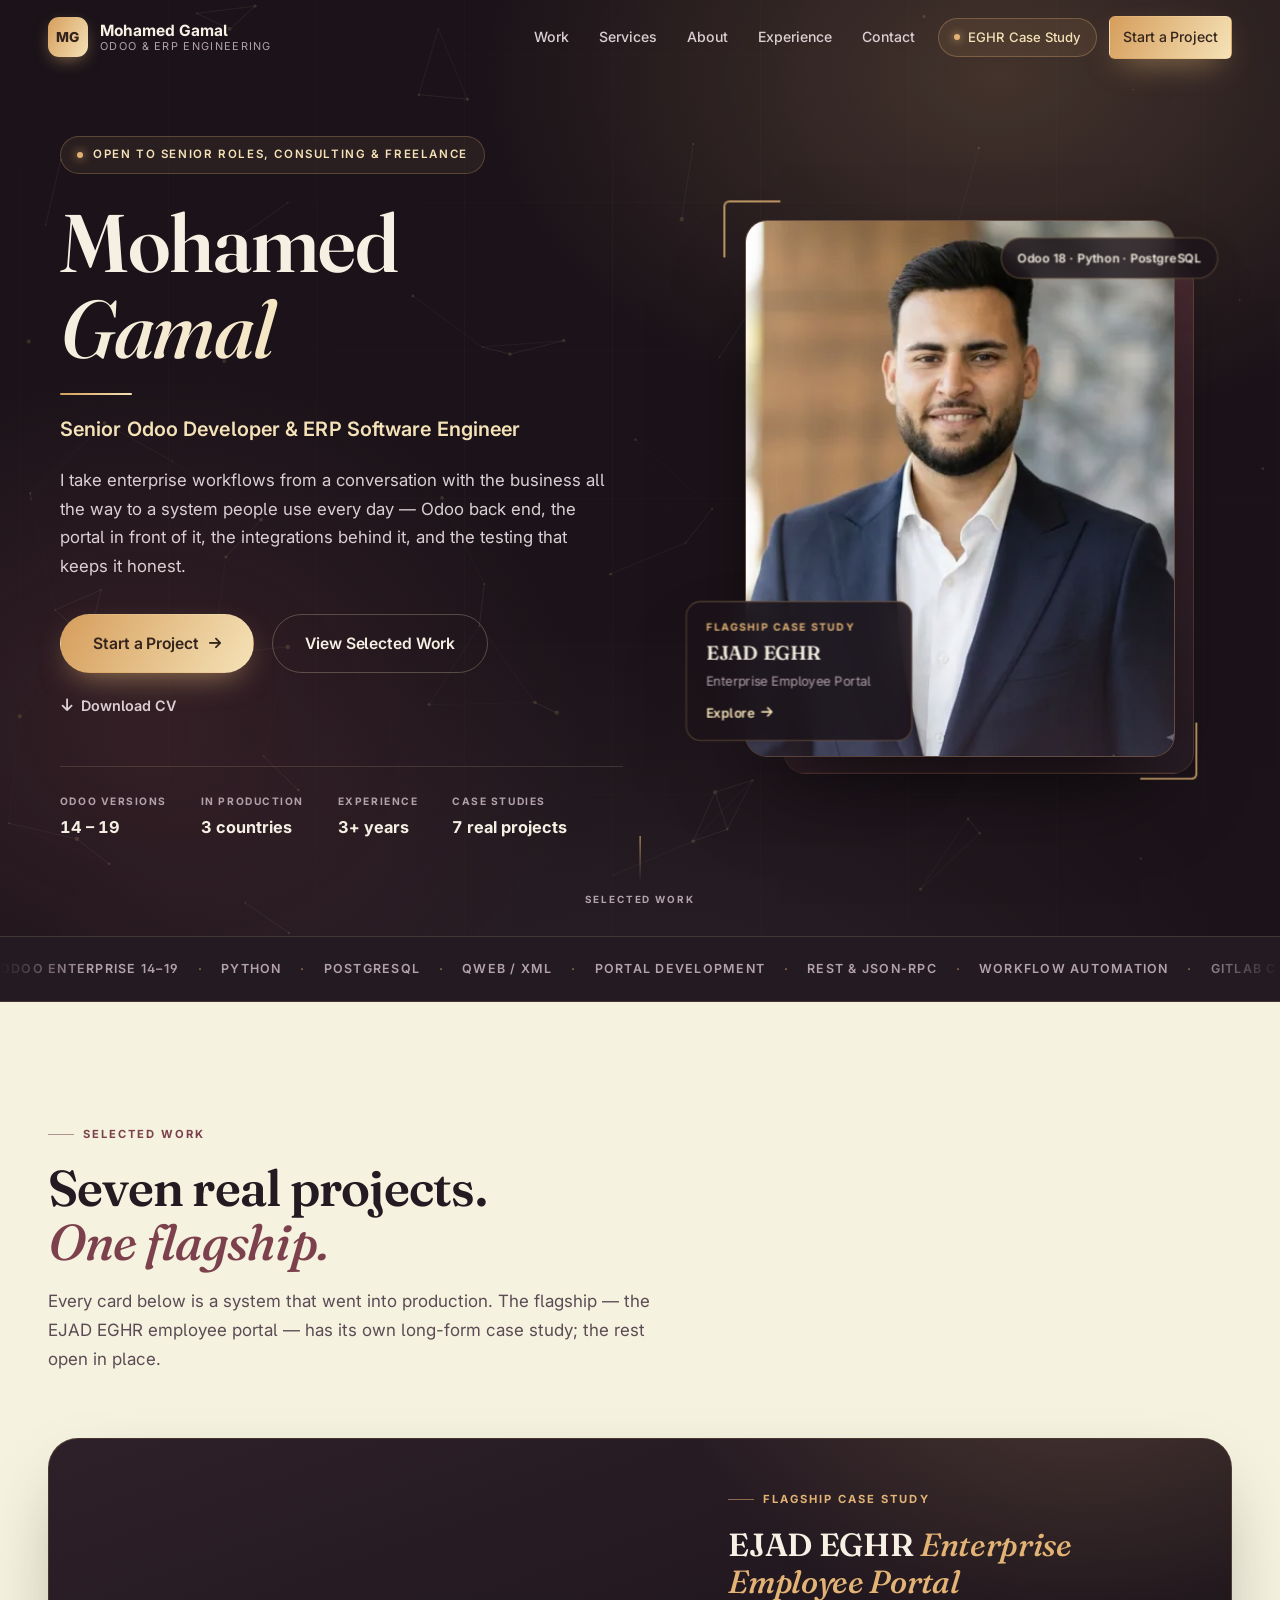
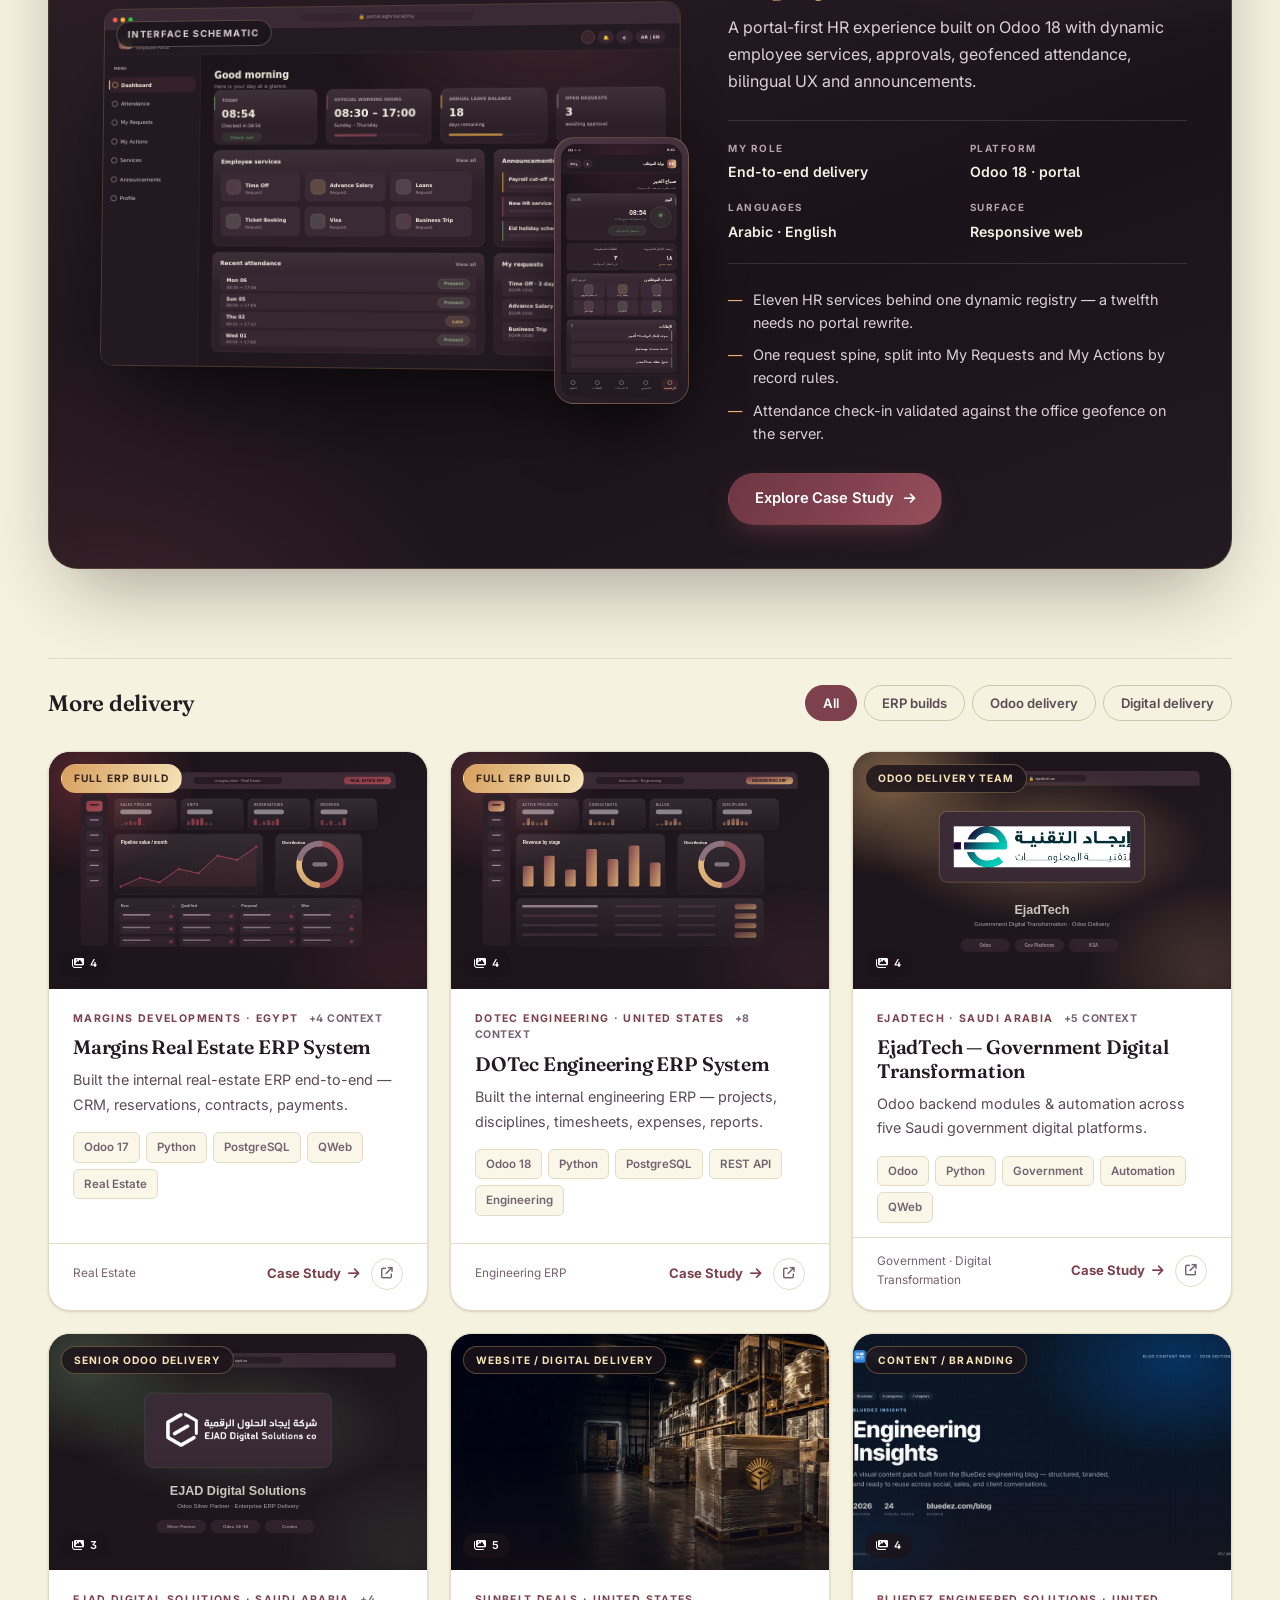
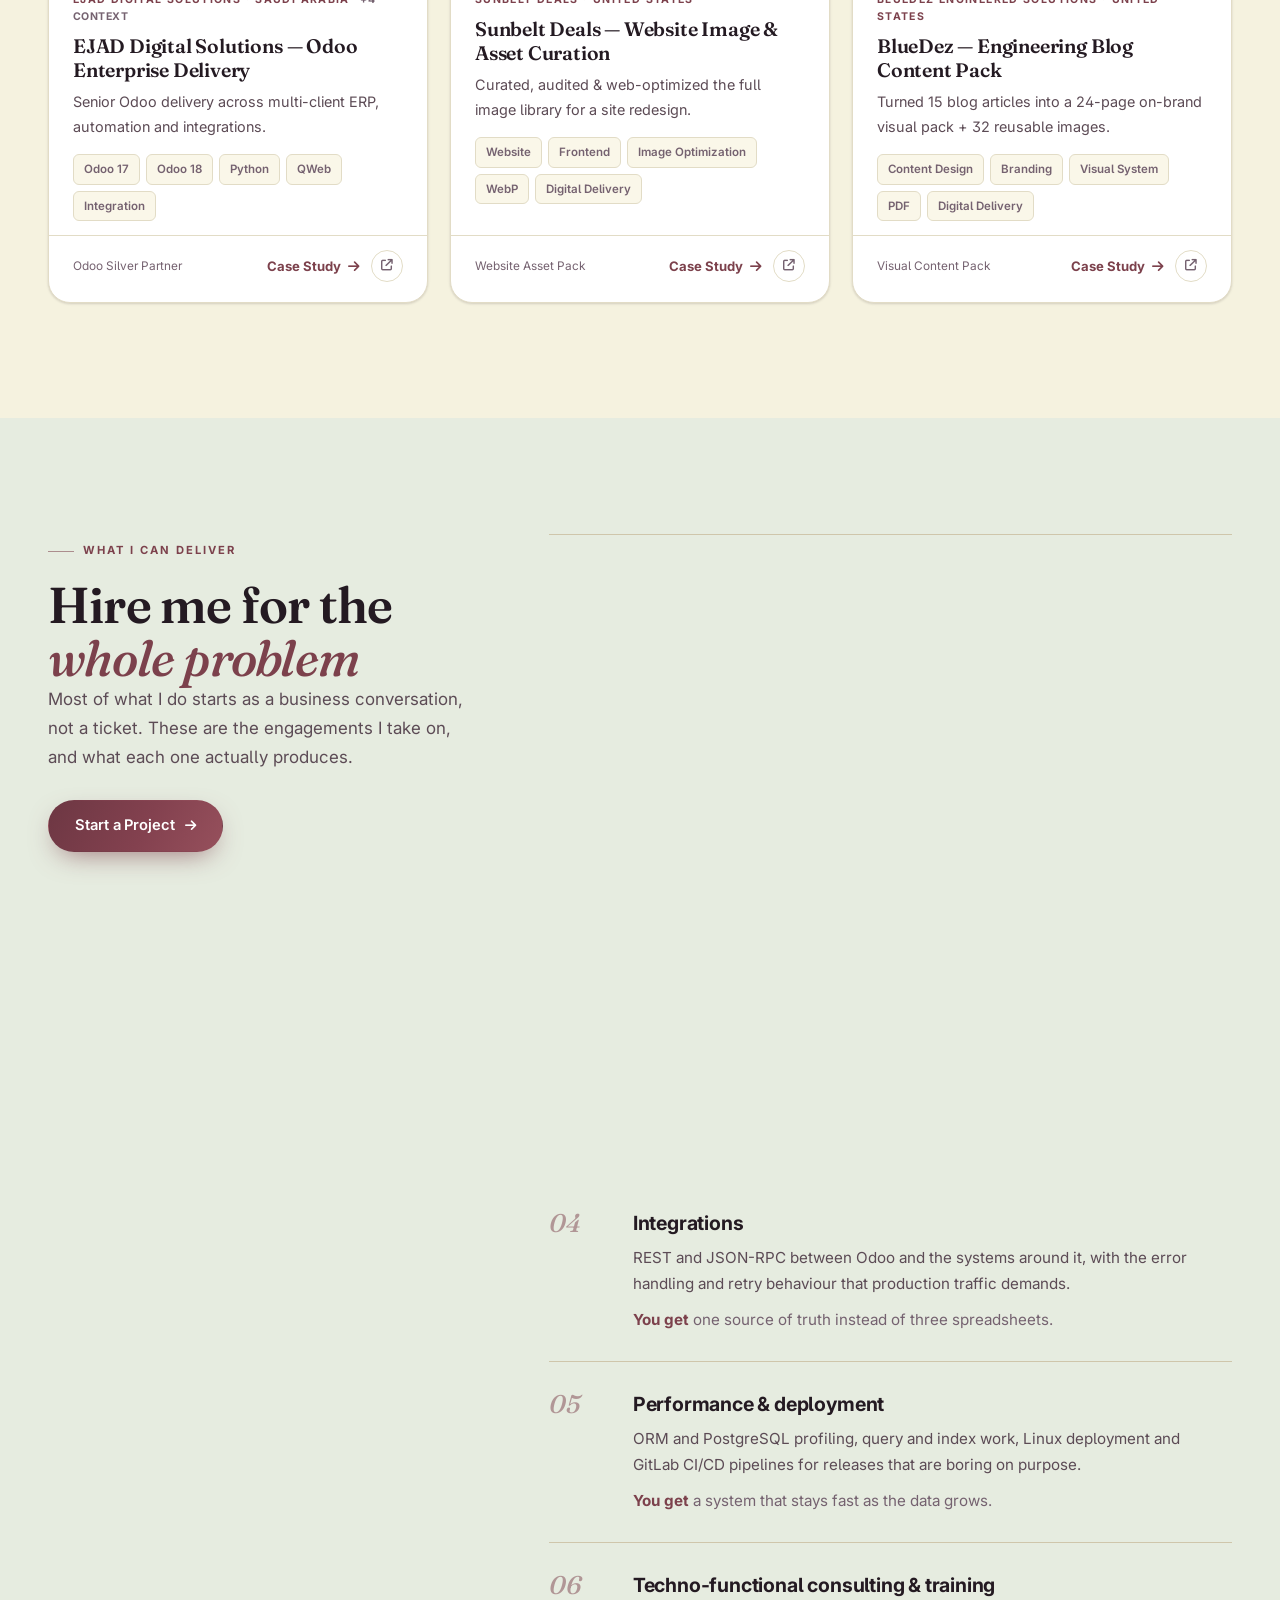
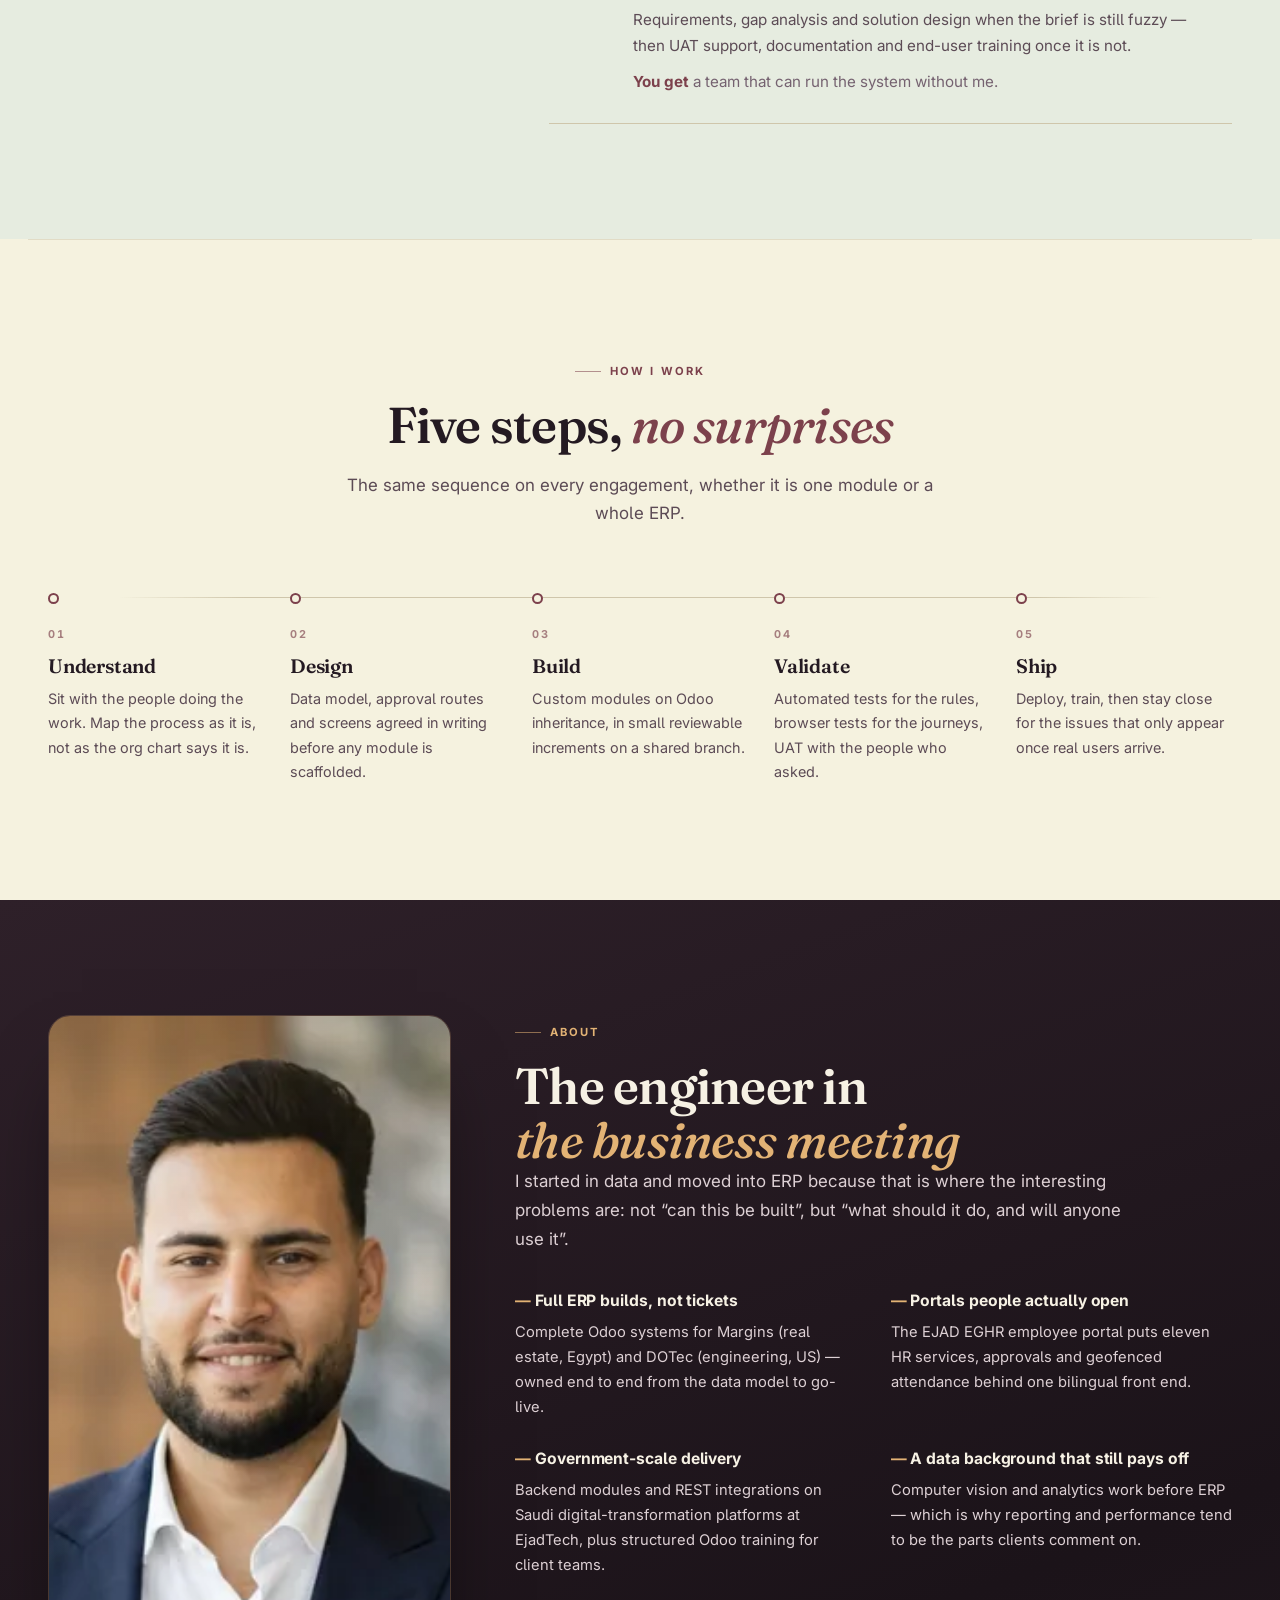
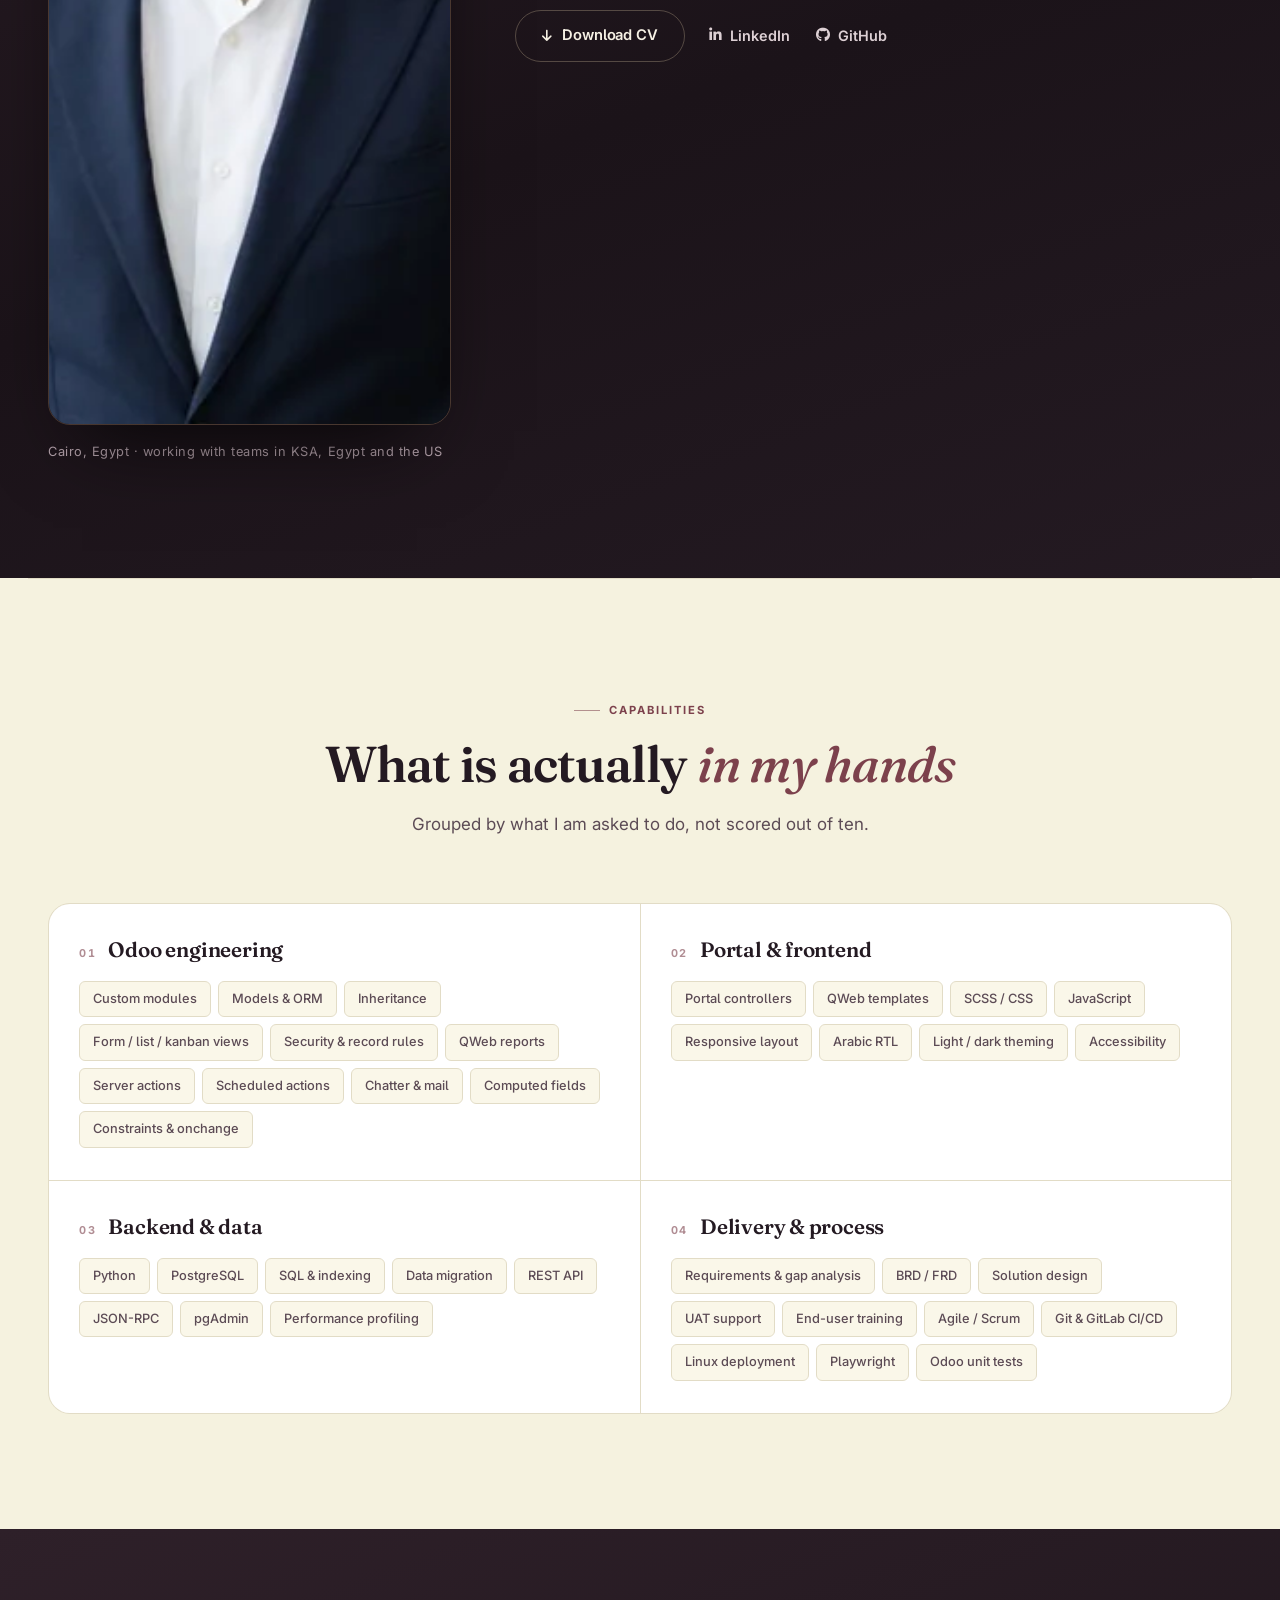
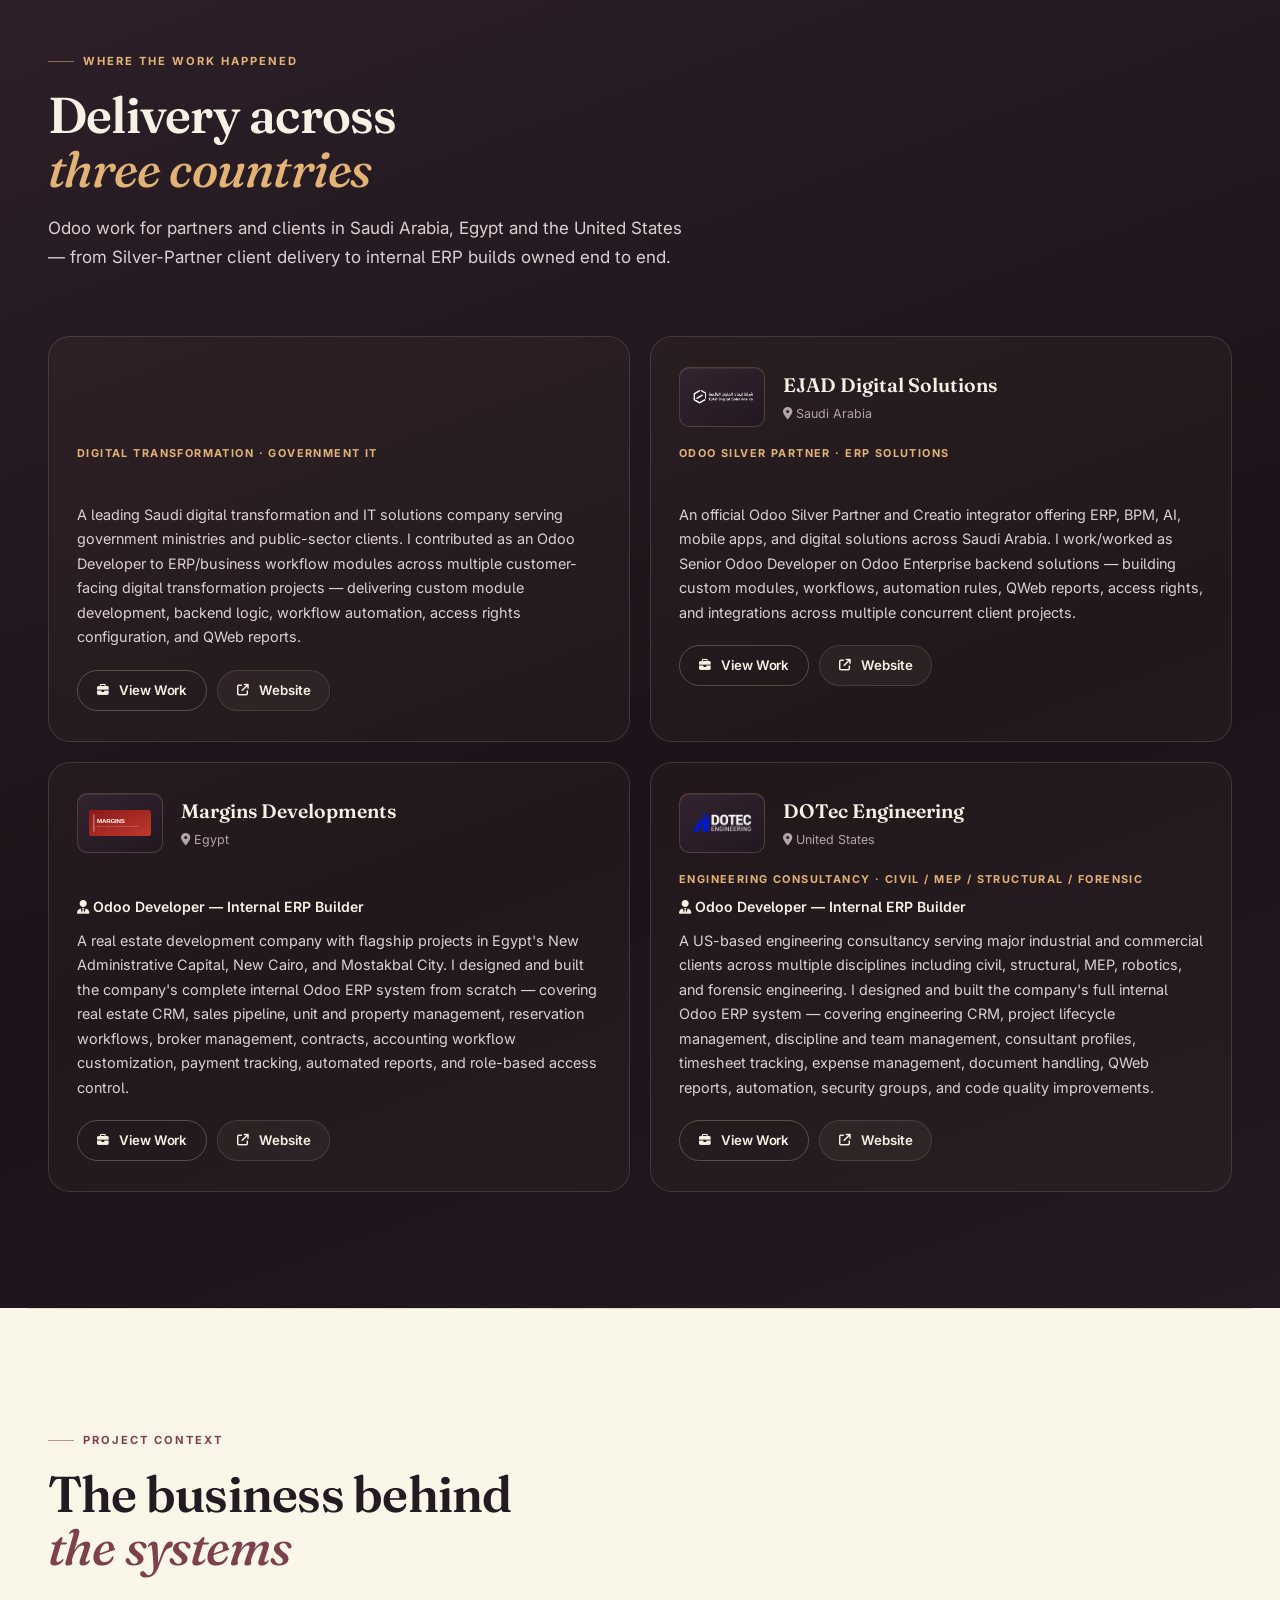
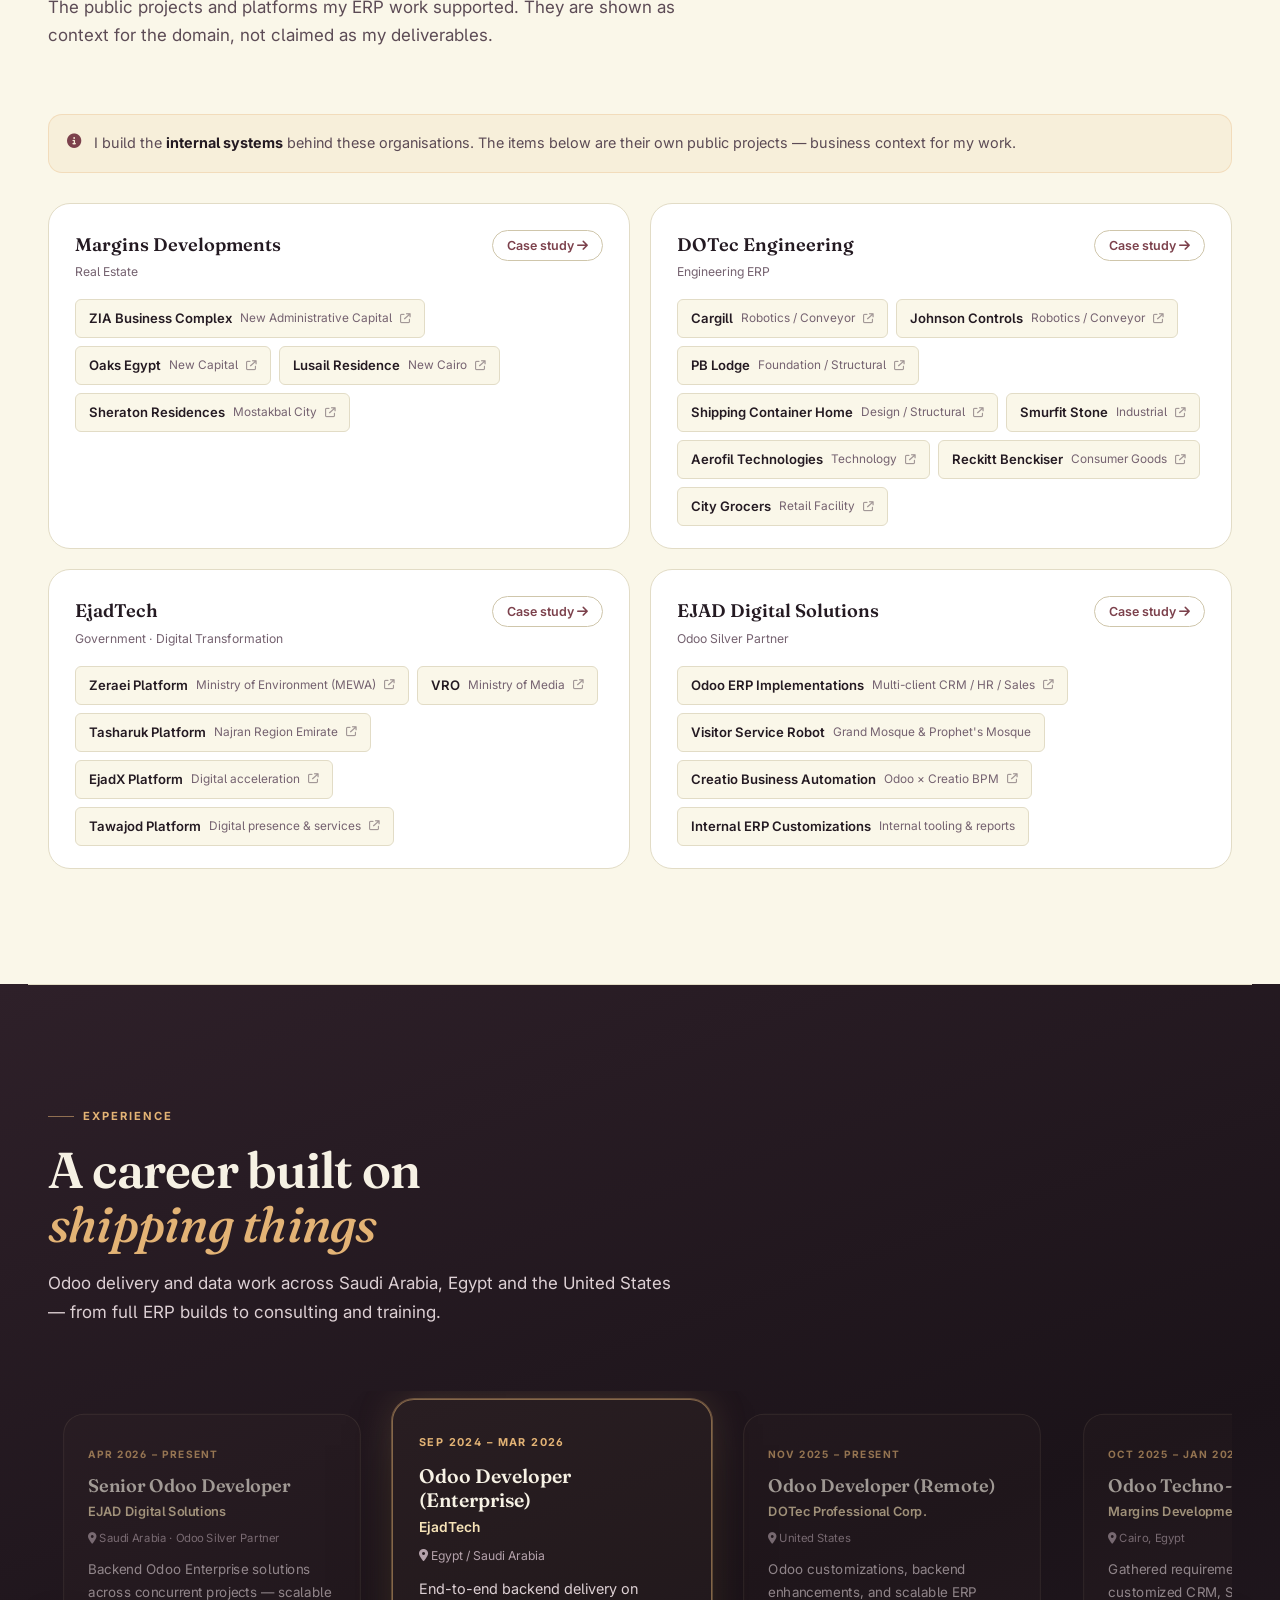
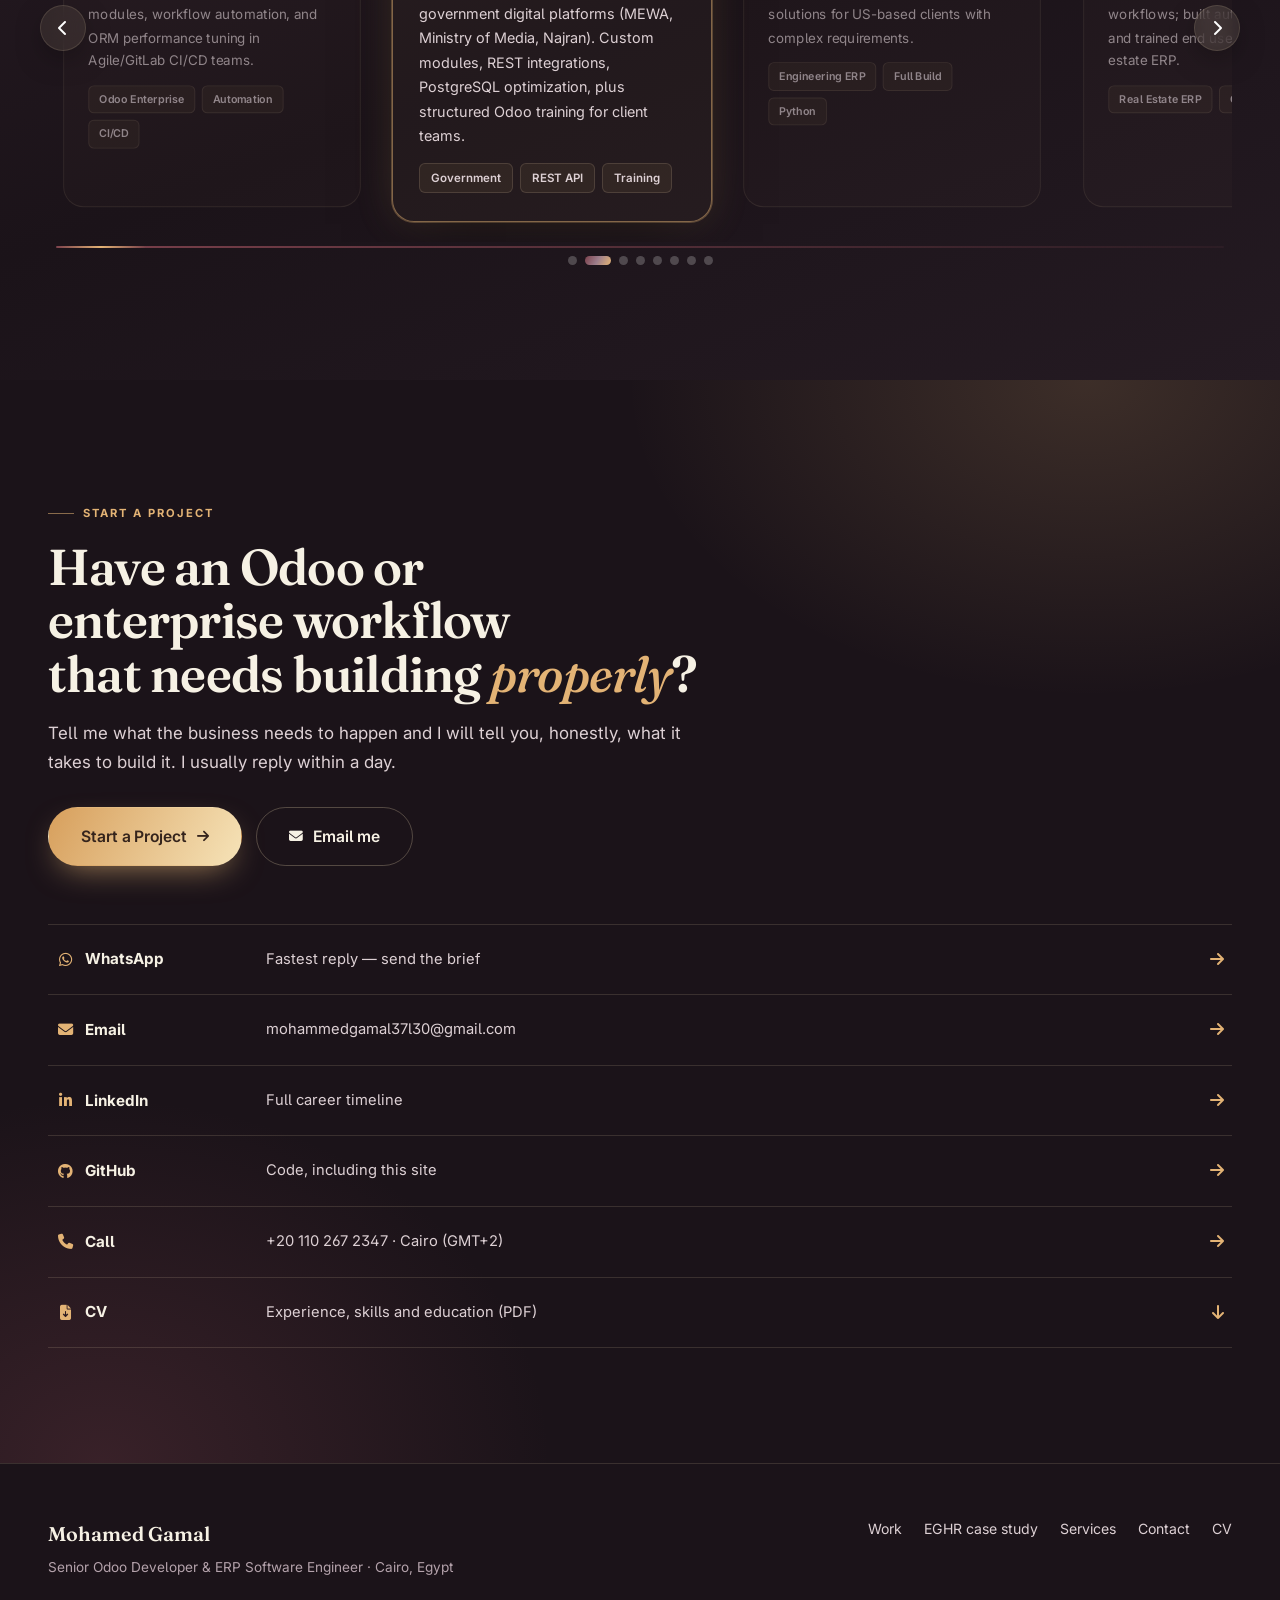
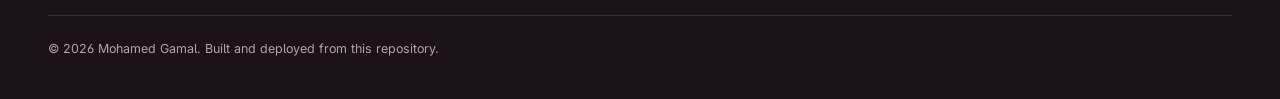
==== index.html @ 8ab30309 "[IMP] Portfolio: warm editorial redesign, conversion pass, real-project QA Replaces the blue SaaS id" ====
<!DOCTYPE html>
<html lang="en">
<head>
  <meta charset="UTF-8" />
  <meta name="viewport" content="width=device-width, initial-scale=1.0" />
  <meta name="theme-color" content="#1b1319" />
  <meta name="description" content="Mohamed Gamal — Senior Odoo Developer & ERP Software Engineer. I design and build Odoo Enterprise systems in production across Saudi Arabia, Egypt and the United States: employee portals, custom modules, workflow automation, integrations and training. Odoo 14–19." />
  <meta name="keywords" content="Odoo Developer, ERP Software Engineer, Odoo Enterprise, Employee Portal, Python, PostgreSQL, QWeb, Workflow Automation, Saudi Arabia, Egypt" />
  <meta name="author" content="Mohamed Gamal" />

  <link rel="canonical" href="https://mohamedgamal-attia.github.io/mohamed_gamal_portfolio/" />
  <link rel="icon" href="assets/images/favicon.svg" type="image/svg+xml" />

  <meta property="og:title" content="Mohamed Gamal — Senior Odoo Developer & ERP Software Engineer" />
  <meta property="og:description" content="Odoo Enterprise systems in production: employee portals, custom modules, workflow automation and integrations. Featured: the EJAD EGHR employee portal." />
  <meta property="og:type" content="website" />
  <meta property="og:site_name" content="Mohamed Gamal — Odoo & ERP Engineering" />
  <meta property="og:url" content="https://mohamedgamal-attia.github.io/mohamed_gamal_portfolio/" />
  <meta property="og:image" content="https://mohamedgamal-attia.github.io/mohamed_gamal_portfolio/assets/images/og/portfolio-og.jpg" />
  <meta property="og:image:width" content="1200" />
  <meta property="og:image:height" content="630" />
  <meta name="twitter:card" content="summary_large_image" />
  <meta name="twitter:title" content="Mohamed Gamal — Senior Odoo Developer & ERP Software Engineer" />
  <meta name="twitter:description" content="Odoo Enterprise systems in production: employee portals, custom modules, workflow automation and integrations." />
  <meta name="twitter:image" content="https://mohamedgamal-attia.github.io/mohamed_gamal_portfolio/assets/images/og/portfolio-og.jpg" />

  <title>Mohamed Gamal — Senior Odoo Developer &amp; ERP Software Engineer</title>

  <link rel="preconnect" href="https://fonts.googleapis.com" />
  <link rel="preconnect" href="https://fonts.gstatic.com" crossorigin />
  <link rel="preload" as="style"
        href="https://fonts.googleapis.com/css2?family=Fraunces:opsz,wght@9..144,500;9..144,600;9..144,700&family=Inter:wght@400;500;600;700;800&display=swap"
        onload="this.onload=null;this.rel='stylesheet'" />
  <noscript><link rel="stylesheet" href="https://fonts.googleapis.com/css2?family=Fraunces:opsz,wght@9..144,500;9..144,600;9..144,700&family=Inter:wght@400;500;600;700;800&display=swap" /></noscript>

  <link rel="preconnect" href="https://cdnjs.cloudflare.com" crossorigin />
  <link rel="preload" as="style" href="https://cdnjs.cloudflare.com/ajax/libs/font-awesome/6.5.0/css/all.min.css"
        onload="this.onload=null;this.rel='stylesheet'" />
  <noscript><link rel="stylesheet" href="https://cdnjs.cloudflare.com/ajax/libs/font-awesome/6.5.0/css/all.min.css" /></noscript>

  <script>
    /* rel="preload" unlocks these stylesheets via onload. Engines without
       preload support never fire it, which would mean no icons at all — so
       promote the links to real stylesheets immediately when that is the case. */
    (function () {
      try {
        var rl = document.createElement('link').relList;
        if (rl && rl.supports && rl.supports('preload')) return;
      } catch (e) { /* fall through and load them the plain way */ }
      document.querySelectorAll('link[rel="preload"][as="style"]')
        .forEach(function (l) { l.rel = 'stylesheet'; });
    }());
  </script>

  <link rel="stylesheet" href="assets/css/style.css" />

  <noscript><style>
    .fade-up, .reveal, .reveal-left, .reveal-scale, .cs-reveal, .kin, .kin-word
      { opacity: 1 !important; transform: none !important; animation: none !important; }
  </style></noscript>

  <script type="application/ld+json">
  {
    "@context": "https://schema.org",
    "@type": "Person",
    "name": "Mohamed Gamal",
    "jobTitle": "Senior Odoo Developer & ERP Software Engineer",
    "email": "mailto:mohammedgamal37l30@gmail.com",
    "telephone": "+201102672347",
    "address": { "@type": "PostalAddress", "addressLocality": "Cairo", "addressCountry": "Egypt" },
    "url": "https://mohamedgamal-attia.github.io/mohamed_gamal_portfolio",
    "image": "https://mohamedgamal-attia.github.io/mohamed_gamal_portfolio/assets/images/portrait/mohamed-gamal-728.jpg",
    "sameAs": [
      "https://www.linkedin.com/in/mohamedgamal37l30",
      "https://github.com/mohamedgamal-attia"
    ],
    "knowsAbout": ["Odoo ERP", "Employee Portals", "Python", "PostgreSQL", "QWeb", "Workflow Automation", "REST API Integration", "Data Analytics"]
  }
  </script>
</head>

<body>

<a class="skip-link" href="#work">Skip to selected work</a>
<div id="grain" aria-hidden="true"></div>
<div id="scroll-progress" aria-hidden="true"></div>

<!-- ════════════════════════════ NAV ════════════════════════════ -->
<nav id="navbar" role="navigation" aria-label="Main navigation">
  <div class="nav-inner">
    <a href="#hero" class="nav-logo" aria-label="Mohamed Gamal — home">
      <span class="nav-logo-mark">MG</span>
      <span class="nav-logo-text">
        <b>Mohamed Gamal</b>
        <i>Odoo &amp; ERP Engineering</i>
      </span>
    </a>

    <div class="nav-links">
      <a href="#work"       data-section="work">Work</a>
      <a href="#services"   data-section="services">Services</a>
      <a href="#about"      data-section="about">About</a>
      <a href="#experience" data-section="experience">Experience</a>
      <a href="#contact"    data-section="contact">Contact</a>
      <a href="projects/eghr.html" class="nav-flagship">
        <span class="nav-flagship-dot" aria-hidden="true"></span> EGHR Case Study
      </a>
      <a href="#contact" class="btn btn-primary btn-sm nav-cta">Start a Project</a>
    </div>

    <button class="hamburger" id="hamburger" aria-label="Open menu" aria-expanded="false" aria-controls="mobile-menu">
      <span></span><span></span><span></span>
    </button>
  </div>
</nav>

<div class="mobile-menu" id="mobile-menu" role="menu">
  <a href="#work">Work</a>
  <a href="#services">Services</a>
  <a href="#about">About</a>
  <a href="#experience">Experience</a>
  <a href="#contact">Contact</a>
  <a href="projects/eghr.html" class="mobile-flagship">EGHR Case Study <i class="fa-solid fa-arrow-right" aria-hidden="true"></i></a>
  <a href="#contact" class="btn btn-primary">Start a Project</a>
  <a href="0_Mohamed_Gamal_CV.pdf" download class="btn btn-outline-warm">Download CV</a>
</div>


<!-- ════════════════════════════ HERO ════════════════════════════ -->
<header id="hero">
  <div class="hero-wash" aria-hidden="true"></div>
  <div class="hero-rules" data-parallax="0.12" aria-hidden="true"></div>
  <canvas id="hero-canvas" class="hero-canvas" aria-hidden="true"></canvas>

  <div class="container">
    <div class="hero-inner">

      <div class="hero-copy">
        <p class="hero-eyebrow kin" style="--kin:0">
          <span class="avail-dot" aria-hidden="true"></span>
          Open to senior roles, consulting &amp; freelance
        </p>

        <h1 class="hero-name">
          <span class="kin-word" style="--kin:1">Mohamed</span>
          <span class="kin-word" style="--kin:2">Gamal</span>
        </h1>

        <p class="hero-title kin" style="--kin:3" id="hero-role-typed">
          Senior Odoo Developer &amp; ERP Software Engineer
        </p>

        <p class="hero-lead kin" style="--kin:4">
          I take enterprise workflows from a conversation with the business all the way to a
          system people use every day — Odoo back end, the portal in front of it, the
          integrations behind it, and the testing that keeps it honest.
        </p>

        <div class="hero-actions kin" style="--kin:5">
          <a href="#contact" class="btn btn-primary btn-lg" data-magnetic>
            Start a Project <i class="fa-solid fa-arrow-right" aria-hidden="true"></i>
          </a>
          <a href="#work" class="btn btn-outline-warm btn-lg" data-magnetic>View Selected Work</a>
          <a href="0_Mohamed_Gamal_CV.pdf" download class="link-quiet">
            <i class="fa-solid fa-arrow-down" aria-hidden="true"></i> Download CV
          </a>
        </div>

        <dl class="hero-proof kin" style="--kin:6">
          <div><dt>Odoo versions</dt><dd>14 – 19</dd></div>
          <div><dt>In production</dt><dd>3 countries</dd></div>
          <div><dt>Experience</dt><dd>3+ years</dd></div>
          <div><dt>Case studies</dt><dd>7 real projects</dd></div>
        </dl>
      </div>

      <div class="depth-scene">
        <div class="hero-visual" id="hero-portrait">
        <span class="hv-plate" data-depth="-60" aria-hidden="true"></span>
        <span class="hv-bracket hv-bracket-tl" data-depth="30" aria-hidden="true"></span>
        <span class="hv-bracket hv-bracket-br" data-depth="30" aria-hidden="true"></span>

        <figure class="hv-frame" data-depth="0">
          <picture>
            <source type="image/webp"
                    srcset="assets/images/portrait/mohamed-gamal-400.webp 400w,
                            assets/images/portrait/mohamed-gamal-560.webp 560w,
                            assets/images/portrait/mohamed-gamal-728.webp 728w"
                    sizes="(max-width: 1024px) 72vw, 400px" />
            <img src="assets/images/portrait/mohamed-gamal-728.jpg"
                 alt="Mohamed Gamal, Senior Odoo Developer and ERP Software Engineer"
                 width="728" height="1008" fetchpriority="high" decoding="async" />
          </picture>
          <span class="hv-light" aria-hidden="true"></span>
        </figure>

        <span class="hv-chip" data-depth="55" aria-hidden="true">Odoo&nbsp;18 · Python · PostgreSQL</span>

        <a href="projects/eghr.html" class="hv-flag" data-depth="90">
          <span class="hv-flag-k">Flagship case study</span>
          <b>EJAD EGHR</b>
          <span class="hv-flag-sub">Enterprise Employee Portal</span>
          <span class="hv-flag-go">Explore <i class="fa-solid fa-arrow-right" aria-hidden="true"></i></span>
        </a>
        </div>
      </div>

    </div>
  </div>

  <a href="#work" class="hero-cue" aria-label="Scroll to selected work">
    <span class="cue-line" aria-hidden="true"></span>
    <span class="cue-label">Selected work</span>
  </a>
</header>


<!-- ════════════════════════ STACK MARQUEE ════════════════════════ -->
<div id="stats-bar" aria-label="Core stack">
  <div class="marquee">
    <div class="marquee-track">
      <span class="tech-pill">Odoo Enterprise 14–19</span>
      <span class="tech-pill">Python</span>
      <span class="tech-pill">PostgreSQL</span>
      <span class="tech-pill">QWeb / XML</span>
      <span class="tech-pill">Portal Development</span>
      <span class="tech-pill">REST &amp; JSON-RPC</span>
      <span class="tech-pill">Workflow Automation</span>
      <span class="tech-pill">GitLab CI/CD</span>
      <span class="tech-pill">Linux Deployment</span>
      <span class="tech-pill">Playwright</span>
      <span class="tech-pill">Data Analytics</span>
      <span class="tech-pill" aria-hidden="true">Odoo Enterprise 14–19</span>
      <span class="tech-pill" aria-hidden="true">Python</span>
      <span class="tech-pill" aria-hidden="true">PostgreSQL</span>
      <span class="tech-pill" aria-hidden="true">QWeb / XML</span>
      <span class="tech-pill" aria-hidden="true">Portal Development</span>
      <span class="tech-pill" aria-hidden="true">REST &amp; JSON-RPC</span>
      <span class="tech-pill" aria-hidden="true">Workflow Automation</span>
      <span class="tech-pill" aria-hidden="true">GitLab CI/CD</span>
      <span class="tech-pill" aria-hidden="true">Linux Deployment</span>
      <span class="tech-pill" aria-hidden="true">Playwright</span>
      <span class="tech-pill" aria-hidden="true">Data Analytics</span>
    </div>
  </div>
</div>


<!-- ════════════════════════ SELECTED WORK ════════════════════════ -->
<section id="work" class="section-pad">
  <div class="container">
    <div class="sec-head">
      <p class="eyebrow">Selected work</p>
      <h2>Seven real projects.<br /><em>One flagship.</em></h2>
      <p class="sec-lead">
        Every card below is a system that went into production. The flagship — the EJAD EGHR
        employee portal — has its own long-form case study; the rest open in place.
      </p>
    </div>

    <!-- Flagship feature, rendered from projects.json by data-loader.js -->
    <div id="work-feature"></div>

    <div class="work-rest-head">
      <h3>More delivery</h3>
      <div class="filter-tabs" role="group" aria-label="Filter projects">
        <button class="filter-tab active" data-filter="all">All</button>
        <button class="filter-tab" data-filter="erp-systems">ERP builds</button>
        <button class="filter-tab" data-filter="odoo-delivery">Odoo delivery</button>
        <button class="filter-tab" data-filter="digital-delivery">Digital delivery</button>
      </div>
    </div>

    <div class="projects-grid bento" id="projects-grid">
      <div class="project-card card-medium skeleton-card"><div class="skeleton" style="height:200px"></div><div style="padding:18px"><div class="skeleton skeleton-h" style="height:14px;width:45%;margin-bottom:10px"></div><div class="skeleton skeleton-h" style="height:20px;margin-bottom:8px"></div><div class="skeleton skeleton-h" style="height:14px;width:80%"></div></div></div>
      <div class="project-card card-medium skeleton-card"><div class="skeleton" style="height:200px"></div><div style="padding:18px"><div class="skeleton skeleton-h" style="height:14px;width:45%;margin-bottom:10px"></div><div class="skeleton skeleton-h" style="height:20px;margin-bottom:8px"></div><div class="skeleton skeleton-h" style="height:14px;width:80%"></div></div></div>
      <div class="project-card card-medium skeleton-card"><div class="skeleton" style="height:200px"></div><div style="padding:18px"><div class="skeleton skeleton-h" style="height:14px;width:45%;margin-bottom:10px"></div><div class="skeleton skeleton-h" style="height:20px;margin-bottom:8px"></div><div class="skeleton skeleton-h" style="height:14px;width:80%"></div></div></div>
    </div>

    <div id="no-results-msg" hidden>
      <strong>No projects match this filter.</strong>
      <span>Try a different category above.</span>
    </div>
  </div>
</section>


<!-- ════════════════════════════ SERVICES ════════════════════════════ -->
<section id="services" class="section-pad section-sage">
  <div class="container">
    <div class="svc-layout">

      <div class="svc-aside">
        <p class="eyebrow">What I can deliver</p>
        <h2>Hire me for the<br /><em>whole problem</em></h2>
        <p class="sec-lead">
          Most of what I do starts as a business conversation, not a ticket. These are the
          engagements I take on, and what each one actually produces.
        </p>
        <a href="#contact" class="btn btn-primary" data-magnetic>
          Start a Project <i class="fa-solid fa-arrow-right" aria-hidden="true"></i>
        </a>
      </div>

      <ol class="svc-list">
        <li class="svc-item fade-up">
          <span class="svc-n">01</span>
          <div class="svc-body">
            <h3>Odoo ERP builds</h3>
            <p>A full internal system from requirements to go-live — data model, modules,
              reports, access rules and the training that makes it stick.</p>
            <p class="svc-out"><b>You get</b> a running ERP your team owns, not a prototype.</p>
            <a class="svc-link" href="#work">See Margins &amp; DOTec <i class="fa-solid fa-arrow-right" aria-hidden="true"></i></a>
          </div>
        </li>

        <li class="svc-item fade-up">
          <span class="svc-n">02</span>
          <div class="svc-body">
            <h3>Employee &amp; customer portals</h3>
            <p>A branded self-service front end on top of Odoo, so the people using it never
              have to learn the back office — bilingual and responsive by default.</p>
            <p class="svc-out"><b>You get</b> adoption, because the portal is built for the
              person raising the request.</p>
            <a class="svc-link" href="projects/eghr.html">Read the EGHR case study <i class="fa-solid fa-arrow-right" aria-hidden="true"></i></a>
          </div>
        </li>

        <li class="svc-item fade-up">
          <span class="svc-n">03</span>
          <div class="svc-body">
            <h3>Custom modules &amp; workflow automation</h3>
            <p>Approval chains, scheduled actions, computed fields and server-side rules that
              encode how the business actually works — using inheritance, never core patches.</p>
            <p class="svc-out"><b>You get</b> automation that survives the next Odoo upgrade.</p>
          </div>
        </li>

        <li class="svc-item fade-up">
          <span class="svc-n">04</span>
          <div class="svc-body">
            <h3>Integrations</h3>
            <p>REST and JSON-RPC between Odoo and the systems around it, with the error handling
              and retry behaviour that production traffic demands.</p>
            <p class="svc-out"><b>You get</b> one source of truth instead of three spreadsheets.</p>
          </div>
        </li>

        <li class="svc-item fade-up">
          <span class="svc-n">05</span>
          <div class="svc-body">
            <h3>Performance &amp; deployment</h3>
            <p>ORM and PostgreSQL profiling, query and index work, Linux deployment and
              GitLab CI/CD pipelines for releases that are boring on purpose.</p>
            <p class="svc-out"><b>You get</b> a system that stays fast as the data grows.</p>
          </div>
        </li>

        <li class="svc-item fade-up">
          <span class="svc-n">06</span>
          <div class="svc-body">
            <h3>Techno-functional consulting &amp; training</h3>
            <p>Requirements, gap analysis and solution design when the brief is still fuzzy —
              then UAT support, documentation and end-user training once it is not.</p>
            <p class="svc-out"><b>You get</b> a team that can run the system without me.</p>
          </div>
        </li>
      </ol>

    </div>
  </div>
</section>


<!-- ════════════════════════════ HOW I WORK ════════════════════════════ -->
<section id="process" class="section-pad">
  <div class="container">
    <div class="sec-head sec-head-center">
      <p class="eyebrow">How I work</p>
      <h2>Five steps, <em>no surprises</em></h2>
      <p class="sec-lead">The same sequence on every engagement, whether it is one module or a whole ERP.</p>
    </div>

    <ol class="flow">
      <li class="flow-step fade-up">
        <span class="flow-dot" aria-hidden="true"></span>
        <span class="flow-n">01</span>
        <h3>Understand</h3>
        <p>Sit with the people doing the work. Map the process as it is, not as the org chart says it is.</p>
      </li>
      <li class="flow-step fade-up">
        <span class="flow-dot" aria-hidden="true"></span>
        <span class="flow-n">02</span>
        <h3>Design</h3>
        <p>Data model, approval routes and screens agreed in writing before any module is scaffolded.</p>
      </li>
      <li class="flow-step fade-up">
        <span class="flow-dot" aria-hidden="true"></span>
        <span class="flow-n">03</span>
        <h3>Build</h3>
        <p>Custom modules on Odoo inheritance, in small reviewable increments on a shared branch.</p>
      </li>
      <li class="flow-step fade-up">
        <span class="flow-dot" aria-hidden="true"></span>
        <span class="flow-n">04</span>
        <h3>Validate</h3>
        <p>Automated tests for the rules, browser tests for the journeys, UAT with the people who asked.</p>
      </li>
      <li class="flow-step fade-up">
        <span class="flow-dot" aria-hidden="true"></span>
        <span class="flow-n">05</span>
        <h3>Ship</h3>
        <p>Deploy, train, then stay close for the issues that only appear once real users arrive.</p>
      </li>
    </ol>
  </div>
</section>


<!-- ════════════════════════════ ABOUT ════════════════════════════ -->
<section id="about" class="section-pad section-dark">
  <div class="container">
    <div class="about-grid">

      <div class="about-portrait fade-up">
        <div class="about-frame">
          <picture>
            <source type="image/webp"
                    srcset="assets/images/portrait/mohamed-gamal-400.webp 400w,
                            assets/images/portrait/mohamed-gamal-560.webp 560w"
                    sizes="(max-width: 1024px) 70vw, 380px" />
            <img src="assets/images/portrait/mohamed-gamal-728.jpg" alt="Mohamed Gamal"
                 width="728" height="1008" loading="lazy" decoding="async" />
          </picture>
        </div>
        <p class="about-caption">Cairo, Egypt · working with teams in KSA, Egypt and the US</p>
      </div>

      <div class="about-copy fade-up">
        <p class="eyebrow">About</p>
        <h2>The engineer in<br /><em>the business meeting</em></h2>
        <p class="sec-lead">
          I started in data and moved into ERP because that is where the interesting problems
          are: not “can this be built”, but “what should it do, and will anyone use it”.
        </p>

        <div class="about-points">
          <div class="about-point">
            <h4>Full ERP builds, not tickets</h4>
            <p>Complete Odoo systems for Margins (real estate, Egypt) and DOTec (engineering, US) —
              owned end to end from the data model to go-live.</p>
          </div>
          <div class="about-point">
            <h4>Portals people actually open</h4>
            <p>The EJAD EGHR employee portal puts eleven HR services, approvals and geofenced
              attendance behind one bilingual front end.</p>
          </div>
          <div class="about-point">
            <h4>Government-scale delivery</h4>
            <p>Backend modules and REST integrations on Saudi digital-transformation platforms
              at EjadTech, plus structured Odoo training for client teams.</p>
          </div>
          <div class="about-point">
            <h4>A data background that still pays off</h4>
            <p>Computer vision and analytics work before ERP — which is why reporting and
              performance tend to be the parts clients comment on.</p>
          </div>
        </div>

        <div class="about-actions">
          <a href="0_Mohamed_Gamal_CV.pdf" download class="btn btn-outline-warm" data-magnetic>
            <i class="fa-solid fa-arrow-down" aria-hidden="true"></i> Download CV
          </a>
          <a href="https://www.linkedin.com/in/mohamedgamal37l30" target="_blank" rel="noopener" class="link-quiet">
            <i class="fa-brands fa-linkedin-in" aria-hidden="true"></i> LinkedIn
          </a>
          <a href="https://github.com/mohamedgamal-attia" target="_blank" rel="noopener" class="link-quiet">
            <i class="fa-brands fa-github" aria-hidden="true"></i> GitHub
          </a>
        </div>
      </div>

    </div>
  </div>
</section>


<!-- ════════════════════════════ SKILLS ════════════════════════════ -->
<section id="skills" class="section-pad">
  <div class="container">
    <div class="sec-head sec-head-center">
      <p class="eyebrow">Capabilities</p>
      <h2>What is actually <em>in my hands</em></h2>
      <p class="sec-lead">Grouped by what I am asked to do, not scored out of ten.</p>
    </div>

    <div class="skills-grid">
      <div class="skill-group fade-up">
        <h3><span class="skill-n">01</span> Odoo engineering</h3>
        <div class="skill-tags">
          <span class="skill-tag">Custom modules</span><span class="skill-tag">Models &amp; ORM</span>
          <span class="skill-tag">Inheritance</span><span class="skill-tag">Form / list / kanban views</span>
          <span class="skill-tag">Security &amp; record rules</span><span class="skill-tag">QWeb reports</span>
          <span class="skill-tag">Server actions</span><span class="skill-tag">Scheduled actions</span>
          <span class="skill-tag">Chatter &amp; mail</span><span class="skill-tag">Computed fields</span>
          <span class="skill-tag">Constraints &amp; onchange</span>
        </div>
      </div>

      <div class="skill-group fade-up">
        <h3><span class="skill-n">02</span> Portal &amp; frontend</h3>
        <div class="skill-tags">
          <span class="skill-tag">Portal controllers</span><span class="skill-tag">QWeb templates</span>
          <span class="skill-tag">SCSS / CSS</span><span class="skill-tag">JavaScript</span>
          <span class="skill-tag">Responsive layout</span><span class="skill-tag">Arabic RTL</span>
          <span class="skill-tag">Light / dark theming</span><span class="skill-tag">Accessibility</span>
        </div>
      </div>

      <div class="skill-group fade-up">
        <h3><span class="skill-n">03</span> Backend &amp; data</h3>
        <div class="skill-tags">
          <span class="skill-tag">Python</span><span class="skill-tag">PostgreSQL</span>
          <span class="skill-tag">SQL &amp; indexing</span><span class="skill-tag">Data migration</span>
          <span class="skill-tag">REST API</span><span class="skill-tag">JSON-RPC</span>
          <span class="skill-tag">pgAdmin</span><span class="skill-tag">Performance profiling</span>
        </div>
      </div>

      <div class="skill-group fade-up">
        <h3><span class="skill-n">04</span> Delivery &amp; process</h3>
        <div class="skill-tags">
          <span class="skill-tag">Requirements &amp; gap analysis</span><span class="skill-tag">BRD / FRD</span>
          <span class="skill-tag">Solution design</span><span class="skill-tag">UAT support</span>
          <span class="skill-tag">End-user training</span><span class="skill-tag">Agile / Scrum</span>
          <span class="skill-tag">Git &amp; GitLab CI/CD</span><span class="skill-tag">Linux deployment</span>
          <span class="skill-tag">Playwright</span><span class="skill-tag">Odoo unit tests</span>
        </div>
      </div>
    </div>
  </div>
</section>


<!-- ════════════════════════════ COMPANIES ════════════════════════════ -->
<section id="companies" class="section-pad section-dark">
  <div class="container">
    <div class="sec-head">
      <p class="eyebrow">Where the work happened</p>
      <h2>Delivery across<br /><em>three countries</em></h2>
      <p class="sec-lead">
        Odoo work for partners and clients in Saudi Arabia, Egypt and the United States —
        from Silver-Partner client delivery to internal ERP builds owned end to end.
      </p>
    </div>

    <div class="companies-grid" id="companies-grid">
      <div class="company-card skeleton-card"><div class="skeleton skeleton-h" style="height:72px;margin-bottom:16px"></div><div class="skeleton skeleton-h" style="height:16px;width:60%"></div></div>
      <div class="company-card skeleton-card"><div class="skeleton skeleton-h" style="height:72px;margin-bottom:16px"></div><div class="skeleton skeleton-h" style="height:16px;width:60%"></div></div>
      <div class="company-card skeleton-card"><div class="skeleton skeleton-h" style="height:72px;margin-bottom:16px"></div><div class="skeleton skeleton-h" style="height:16px;width:60%"></div></div>
      <div class="company-card skeleton-card"><div class="skeleton skeleton-h" style="height:72px;margin-bottom:16px"></div><div class="skeleton skeleton-h" style="height:16px;width:60%"></div></div>
    </div>
  </div>
</section>


<!-- ════════════════════════════ CONTEXT ════════════════════════════ -->
<section id="context" class="section-pad">
  <div class="container">
    <div class="sec-head">
      <p class="eyebrow">Project context</p>
      <h2>The business behind<br /><em>the systems</em></h2>
      <p class="sec-lead">
        The public projects and platforms my ERP work supported. They are shown as context for
        the domain, not claimed as my deliverables.
      </p>
    </div>

    <p class="context-note">
      <i class="fa-solid fa-circle-info" aria-hidden="true"></i>
      <span>I build the <strong>internal systems</strong> behind these organisations. The items
        below are their own public projects — business context for my work.</span>
    </p>

    <div class="context-grid" id="context-grid"></div>
  </div>
</section>
<section id="experience" class="section-pad">
  <div class="container">
    <div class="sec-head">
      <p class="eyebrow">Experience</p>
      <h2>A career built on<br /><em>shipping things</em></h2>
      <p class="sec-lead">Odoo delivery and data work across Saudi Arabia, Egypt and the United States — from full ERP builds to consulting and training.</p>
    </div>

    <div class="carousel journey-carousel" data-carousel data-carousel-auto="3600" tabindex="0" aria-label="Career timeline carousel">
      <button class="carousel-arrow prev" aria-label="Previous experience"><i class="fa-solid fa-chevron-left"></i></button>
      <div class="carousel-track">

      <article class="journey-card carousel-slide">
        <span class="journey-date">Apr 2026 – Present</span>
        <div class="journey-role">Senior Odoo Developer</div>
        <div class="journey-company">EJAD Digital Solutions</div>
        <div class="journey-country"><i class="fa-solid fa-location-dot"></i> Saudi Arabia · Odoo Silver Partner</div>
        <p>Backend Odoo Enterprise solutions across concurrent projects — scalable modules, workflow automation, and ORM performance tuning in Agile/GitLab CI/CD teams.</p>
        <div class="timeline-skills"><span class="timeline-skill">Odoo Enterprise</span><span class="timeline-skill">Automation</span><span class="timeline-skill">CI/CD</span></div>
      </article>

      <article class="journey-card carousel-slide">
        <span class="journey-date">Sep 2024 – Mar 2026</span>
        <div class="journey-role">Odoo Developer (Enterprise)</div>
        <div class="journey-company">EjadTech</div>
        <div class="journey-country"><i class="fa-solid fa-location-dot"></i> Egypt / Saudi Arabia</div>
        <p>End-to-end backend delivery on government digital platforms (MEWA, Ministry of Media, Najran). Custom modules, REST integrations, PostgreSQL optimization, plus structured Odoo training for client teams.</p>
        <div class="timeline-skills"><span class="timeline-skill">Government</span><span class="timeline-skill">REST API</span><span class="timeline-skill">Training</span></div>
      </article>

      <article class="journey-card carousel-slide">
        <span class="journey-date">Nov 2025 – Present</span>
        <div class="journey-role">Odoo Developer (Remote)</div>
        <div class="journey-company">DOTec Professional Corp.</div>
        <div class="journey-country"><i class="fa-solid fa-location-dot"></i> United States</div>
        <p>Odoo customizations, backend enhancements, and scalable ERP solutions for US-based clients with complex requirements.</p>
        <div class="timeline-skills"><span class="timeline-skill">Engineering ERP</span><span class="timeline-skill">Full Build</span><span class="timeline-skill">Python</span></div>
      </article>

      <article class="journey-card carousel-slide">
        <span class="journey-date">Oct 2025 – Jan 2026</span>
        <div class="journey-role">Odoo Techno-Functional</div>
        <div class="journey-company">Margins Developments</div>
        <div class="journey-country"><i class="fa-solid fa-location-dot"></i> Cairo, Egypt</div>
        <p>Gathered requirements and customized CRM, Sales &amp; Accounting workflows; built automated reports and trained end users on the real-estate ERP.</p>
        <div class="timeline-skills"><span class="timeline-skill">Real Estate ERP</span><span class="timeline-skill">CRM</span><span class="timeline-skill">Training</span></div>
      </article>

      <article class="journey-card carousel-slide">
        <span class="journey-date">Aug 2025 – Dec 2025</span>
        <div class="journey-role">AI Software Engineer</div>
        <div class="journey-company">Computing Gate IT</div>
        <div class="journey-country"><i class="fa-solid fa-location-dot"></i> Saudi Arabia · Part-Time</div>
        <p>Designed ML/DL models for enterprise apps and integrated AI components into backend ERP systems for intelligent automation.</p>
        <div class="timeline-skills"><span class="timeline-skill">ML / DL</span><span class="timeline-skill">AI in ERP</span></div>
      </article>

      <article class="journey-card carousel-slide">
        <span class="journey-date">Mar 2024 – Sep 2024</span>
        <div class="journey-role">Data Scientist</div>
        <div class="journey-company">DEPI · Digital Egypt Pioneers</div>
        <div class="journey-country"><i class="fa-solid fa-location-dot"></i> Cairo, Egypt</div>
        <p>Built computer-vision models at 98% accuracy using YOLO; optimized object-detection speed and overall performance.</p>
        <div class="timeline-skills"><span class="timeline-skill">Computer Vision</span><span class="timeline-skill">YOLO</span><span class="timeline-skill">98% Acc.</span></div>
      </article>

      <article class="journey-card carousel-slide">
        <span class="journey-date">Jun 2023 – Aug 2024</span>
        <div class="journey-role">Data Scientist</div>
        <div class="journey-company">ExploreAI Academy</div>
        <div class="journey-country"><i class="fa-solid fa-location-dot"></i> Remote</div>
        <p>Delivered end-to-end data-science projects and communicated actionable insights to support strategic decisions.</p>
        <div class="timeline-skills"><span class="timeline-skill">Data Science</span><span class="timeline-skill">Insights</span></div>
      </article>

      <article class="journey-card carousel-slide">
        <span class="journey-date">2024</span>
        <div class="journey-role">Data Analyst</div>
        <div class="journey-company">CognoRise InfoTech</div>
        <div class="journey-country"><i class="fa-solid fa-location-dot"></i> Cairo, Egypt</div>
        <p>Cleaned and analyzed large datasets and built interactive dashboards to support decision-making.</p>
        <div class="timeline-skills"><span class="timeline-skill">Dashboards</span><span class="timeline-skill">SQL</span></div>
      </article>

      </div>
      <button class="carousel-arrow next" aria-label="Next experience"><i class="fa-solid fa-chevron-right"></i></button>
      <div class="journey-progress" aria-hidden="true"></div>
      <div class="carousel-dots"></div>
    </div>
  </div>
</section>


<!-- ════════════════════════════ CONTACT ════════════════════════════ -->
<section id="contact" class="section-pad section-deep">
  <div class="contact-wash" aria-hidden="true"></div>
  <div class="container">

    <div class="contact-lead">
      <p class="eyebrow">Start a project</p>
      <h2>Have an Odoo or enterprise workflow<br />that needs building <em>properly</em>?</h2>
      <p class="sec-lead">
        Tell me what the business needs to happen and I will tell you, honestly, what it takes
        to build it. I usually reply within a day.
      </p>
      <div class="contact-actions">
        <a href="https://wa.me/201102672347" target="_blank" rel="noopener" class="btn btn-primary btn-lg" data-wa-link data-magnetic>
          Start a Project <i class="fa-solid fa-arrow-right" aria-hidden="true"></i>
        </a>
        <a href="mailto:mohammedgamal37l30@gmail.com" class="btn btn-outline-warm btn-lg" data-magnetic>
          <i class="fa-solid fa-envelope" aria-hidden="true"></i> Email me
        </a>
      </div>
    </div>

    <ul class="contact-rows">
      <li>
        <a href="https://wa.me/201102672347" target="_blank" rel="noopener" data-wa-link>
          <span class="cr-k"><i class="fa-brands fa-whatsapp" aria-hidden="true"></i> WhatsApp</span>
          <span class="cr-v">Fastest reply — send the brief</span>
          <span class="cr-go" aria-hidden="true"><i class="fa-solid fa-arrow-right"></i></span>
        </a>
      </li>
      <li>
        <a href="mailto:mohammedgamal37l30@gmail.com">
          <span class="cr-k"><i class="fa-solid fa-envelope" aria-hidden="true"></i> Email</span>
          <span class="cr-v">mohammedgamal37l30@gmail.com</span>
          <span class="cr-go" aria-hidden="true"><i class="fa-solid fa-arrow-right"></i></span>
        </a>
      </li>
      <li>
        <a href="https://www.linkedin.com/in/mohamedgamal37l30" target="_blank" rel="noopener">
          <span class="cr-k"><i class="fa-brands fa-linkedin-in" aria-hidden="true"></i> LinkedIn</span>
          <span class="cr-v">Full career timeline</span>
          <span class="cr-go" aria-hidden="true"><i class="fa-solid fa-arrow-right"></i></span>
        </a>
      </li>
      <li>
        <a href="https://github.com/mohamedgamal-attia" target="_blank" rel="noopener">
          <span class="cr-k"><i class="fa-brands fa-github" aria-hidden="true"></i> GitHub</span>
          <span class="cr-v">Code, including this site</span>
          <span class="cr-go" aria-hidden="true"><i class="fa-solid fa-arrow-right"></i></span>
        </a>
      </li>
      <li>
        <a href="tel:+201102672347">
          <span class="cr-k"><i class="fa-solid fa-phone" aria-hidden="true"></i> Call</span>
          <span class="cr-v">+20 110 267 2347 · Cairo (GMT+2)</span>
          <span class="cr-go" aria-hidden="true"><i class="fa-solid fa-arrow-right"></i></span>
        </a>
      </li>
      <li>
        <a href="0_Mohamed_Gamal_CV.pdf" download>
          <span class="cr-k"><i class="fa-solid fa-file-arrow-down" aria-hidden="true"></i> CV</span>
          <span class="cr-v">Experience, skills and education (PDF)</span>
          <span class="cr-go" aria-hidden="true"><i class="fa-solid fa-arrow-down"></i></span>
        </a>
      </li>
    </ul>

  </div>
</section>


<!-- ════════════════════════════ FOOTER ════════════════════════════ -->
<footer id="footer">
  <div class="container">
    <div class="footer-inner">
      <div>
        <p class="footer-name">Mohamed Gamal</p>
        <p class="footer-role">Senior Odoo Developer &amp; ERP Software Engineer · Cairo, Egypt</p>
      </div>
      <nav class="footer-links" aria-label="Footer">
        <a href="#work">Work</a>
        <a href="projects/eghr.html">EGHR case study</a>
        <a href="#services">Services</a>
        <a href="#contact">Contact</a>
        <a href="0_Mohamed_Gamal_CV.pdf" download>CV</a>
      </nav>
    </div>
    <p class="footer-copy">© 2026 Mohamed Gamal. Built and deployed from this repository.</p>
  </div>
</footer>

<button id="back-top" aria-label="Back to top"><i class="fa-solid fa-chevron-up" aria-hidden="true"></i></button>

<!-- ════════════════════════════════════════════════════════
     PROJECT DETAIL MODAL
════════════════════════════════════════════════════════ -->
<div class="modal-overlay" id="modal-overlay" role="dialog" aria-modal="true" aria-label="Project case study">
  <div class="modal">
    <div class="modal-header">
      <img id="m-img" alt="" />
      <div class="modal-header-overlay"></div>
      <div class="modal-header-text">
        <div class="modal-header-company" id="m-company"></div>
        <div class="modal-header-title" id="m-title"></div>
        <span class="modal-type-badge" id="m-type"></span>
      </div>
      <button class="modal-close" id="modal-close" aria-label="Close modal">
        <i class="fa-solid fa-xmark"></i>
      </button>
    </div>

    <!-- Tabs -->
    <div class="modal-tabs" role="tablist">
      <button class="modal-tab active" data-tab="overview">Overview</button>
      <button class="modal-tab" data-tab="gallery">Visuals</button>
      <button class="modal-tab" data-tab="scope">Scope</button>
      <button class="modal-tab" data-tab="context">Context</button>
      <button class="modal-tab" data-tab="impact">Impact</button>
    </div>

    <div class="modal-body">
      <!-- Overview -->
      <div class="tab-panel active" data-panel="overview">
        <div class="modal-section">
          <h4>My Role</h4>
          <p id="m-role"></p>
        </div>
        <div class="modal-section">
          <h4>Overview</h4>
          <p id="m-overview"></p>
        </div>
      </div>

      <!-- Visuals / Gallery -->
      <div class="tab-panel" data-panel="gallery">
        <div class="modal-gallery">
          <div class="modal-gallery-main">
            <img id="m-gallery-img" alt="" />
            <button class="gallery-nav gallery-prev" id="m-gallery-prev" aria-label="Previous image"><i class="fa-solid fa-chevron-left"></i></button>
            <button class="gallery-nav gallery-next" id="m-gallery-next" aria-label="Next image"><i class="fa-solid fa-chevron-right"></i></button>
            <span class="gallery-count" id="m-gallery-count"></span>
          </div>
          <div class="modal-thumbs" id="m-gallery-thumbs"></div>
        </div>
      </div>

      <!-- Scope -->
      <div class="tab-panel" data-panel="scope">
        <div class="modal-section">
          <h4>Scope &amp; What I Built</h4>
          <div class="modal-features" id="m-scope"></div>
        </div>
      </div>

      <!-- Context -->
      <div class="tab-panel" data-panel="context">
        <div class="modal-role-note" id="m-context-note"></div>
        <div class="modal-ctx-list" id="m-context-list"></div>
      </div>

      <!-- Impact -->
      <div class="tab-panel" data-panel="impact">
        <div class="modal-section">
          <h4>Business Impact</h4>
          <p id="m-impact"></p>
        </div>
        <div class="modal-section">
          <h4>Technologies</h4>
          <div class="modal-tags" id="m-tags"></div>
        </div>
        <div class="modal-source-link" id="m-source-link" style="display:none">
          <a href="#" target="_blank" rel="noopener" id="m-source-anchor">
            <i class="fa-solid fa-arrow-up-right-from-square"></i>
            <span id="m-source-label">View Official Source</span>
          </a>
        </div>
      </div>
    </div>
  </div>
</div>


<!-- ════════════════════════════ SCRIPTS ════════════════════════════ -->
<script src="assets/js/config.js"></script>
<script src="assets/js/animations.js"></script>
<script src="assets/js/effects.js"></script>
<script src="assets/js/hero.js"></script>
<script src="assets/js/cursor.js"></script>
<script src="assets/js/particles.js"></script>
<script src="assets/js/tilt.js"></script>
<script src="assets/js/carousels.js"></script>
<script src="assets/js/modals.js"></script>
<script src="assets/js/filters.js"></script>
<script src="assets/js/data-loader.js"></script>
<script src="assets/js/main.js"></script>

</body>
</html>
---- assets/css/style.css ----
/* =========================================================
   style.css — entry point, imports all partials
   ========================================================= */

@import url('variables.css');
@import url('motion.css');
@import url('base.css');
@import url('layout.css');
@import url('components.css');
@import url('sections.css');
@import url('responsive.css');
@import url('futuristic.css');
@import url('project-showcase.css');
@import url('carousels.css');
@import url('cursor.css');
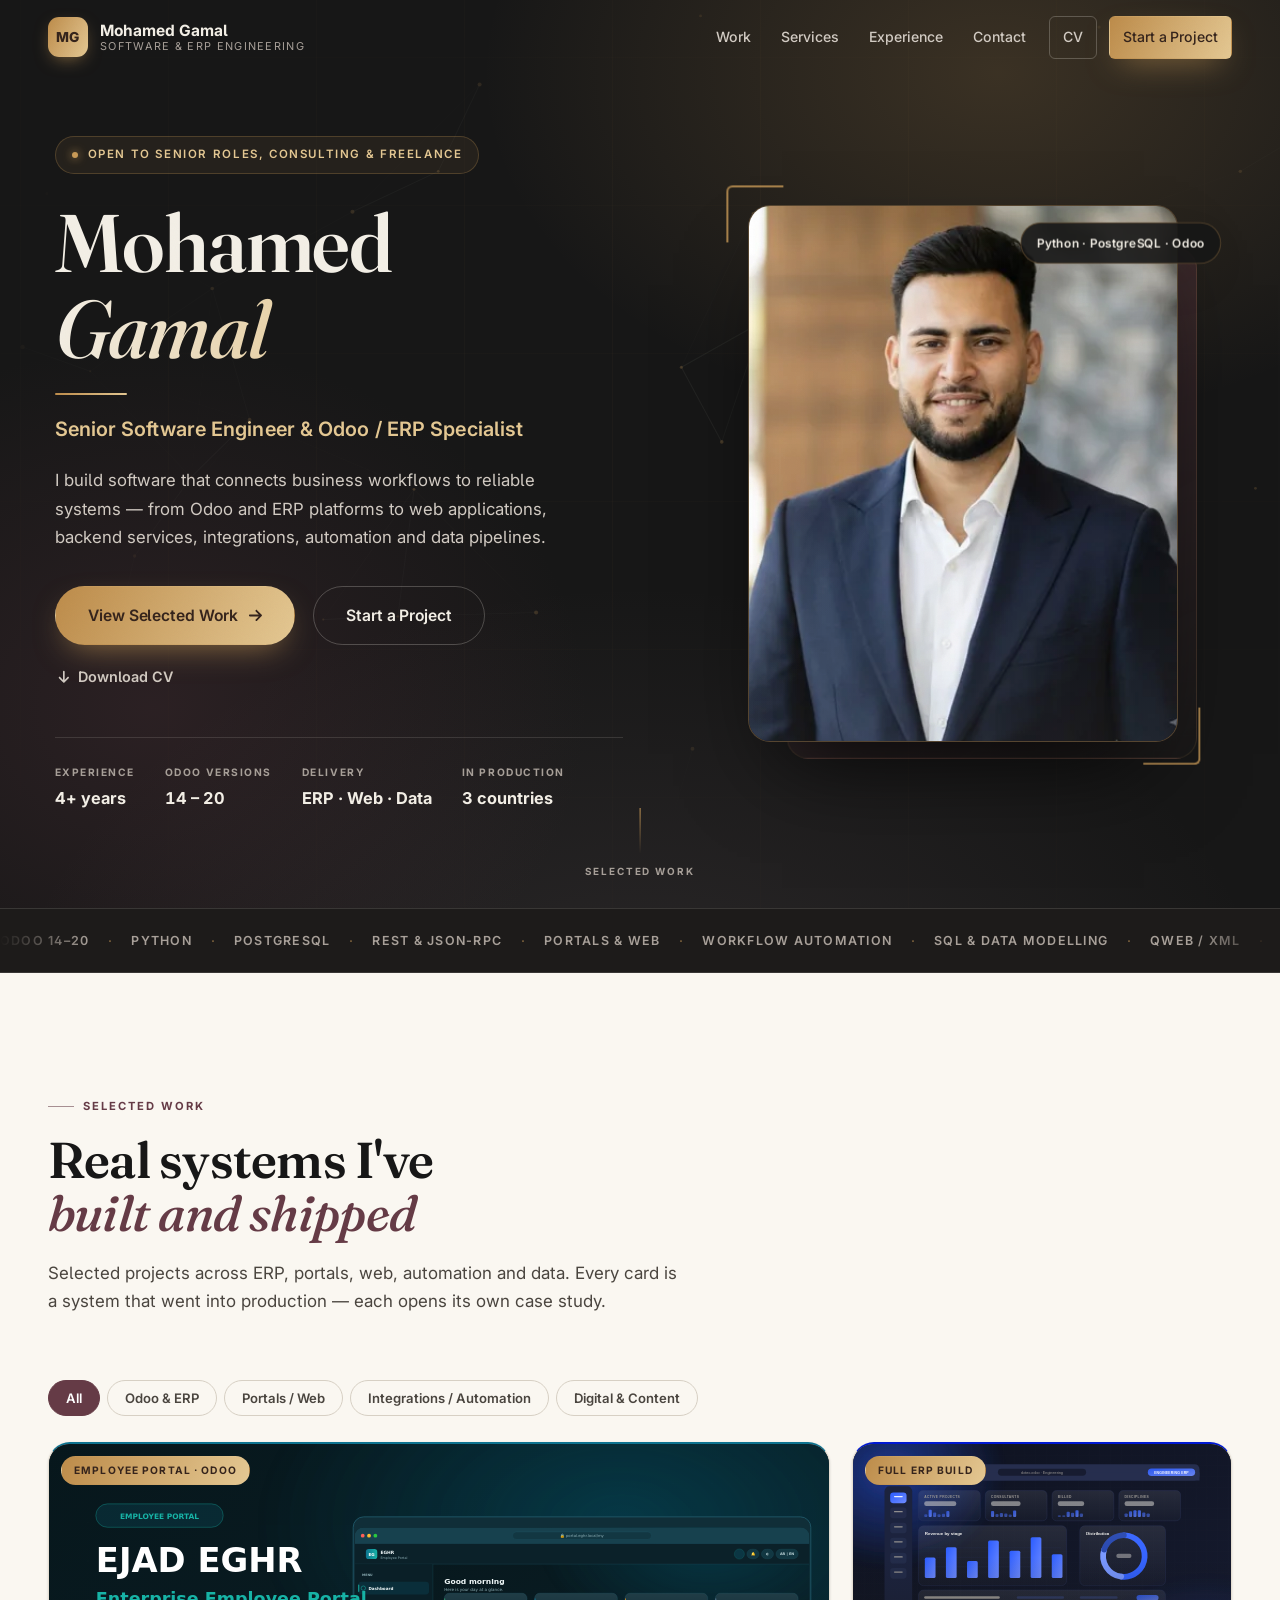
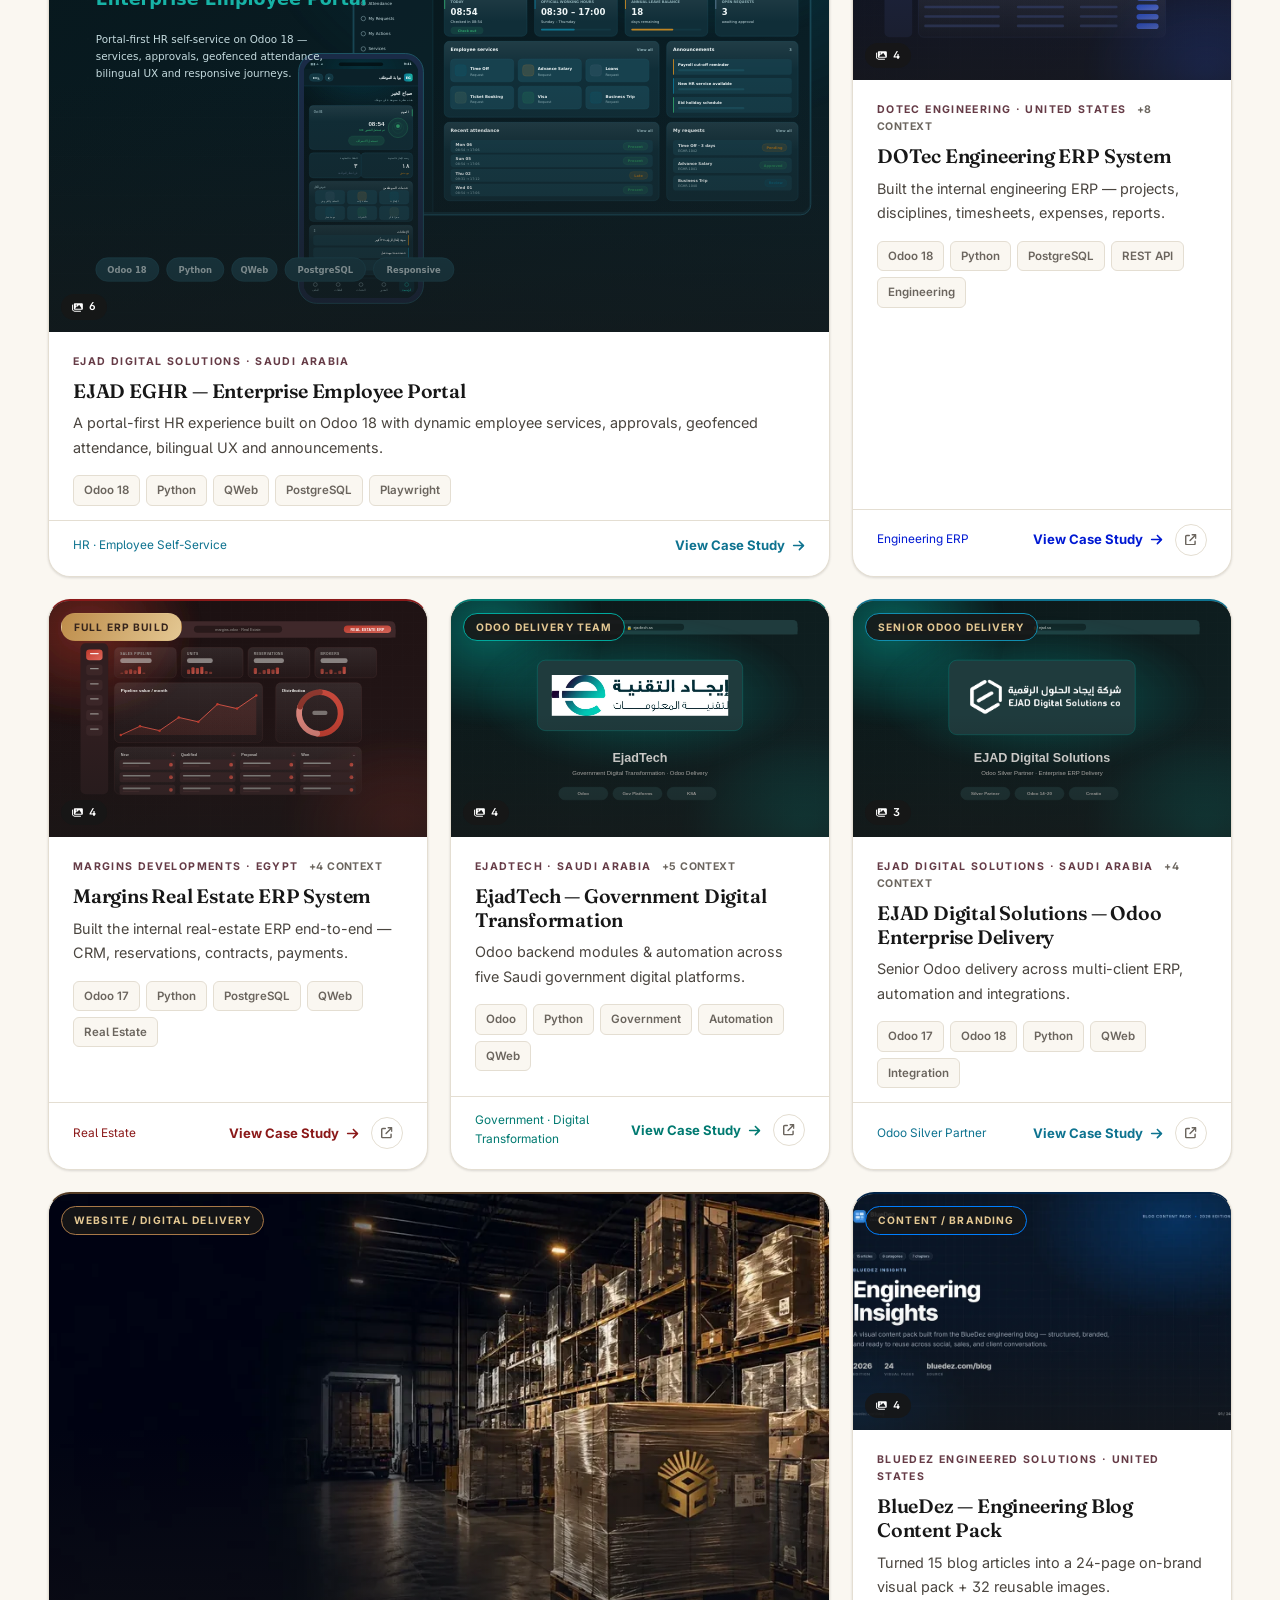
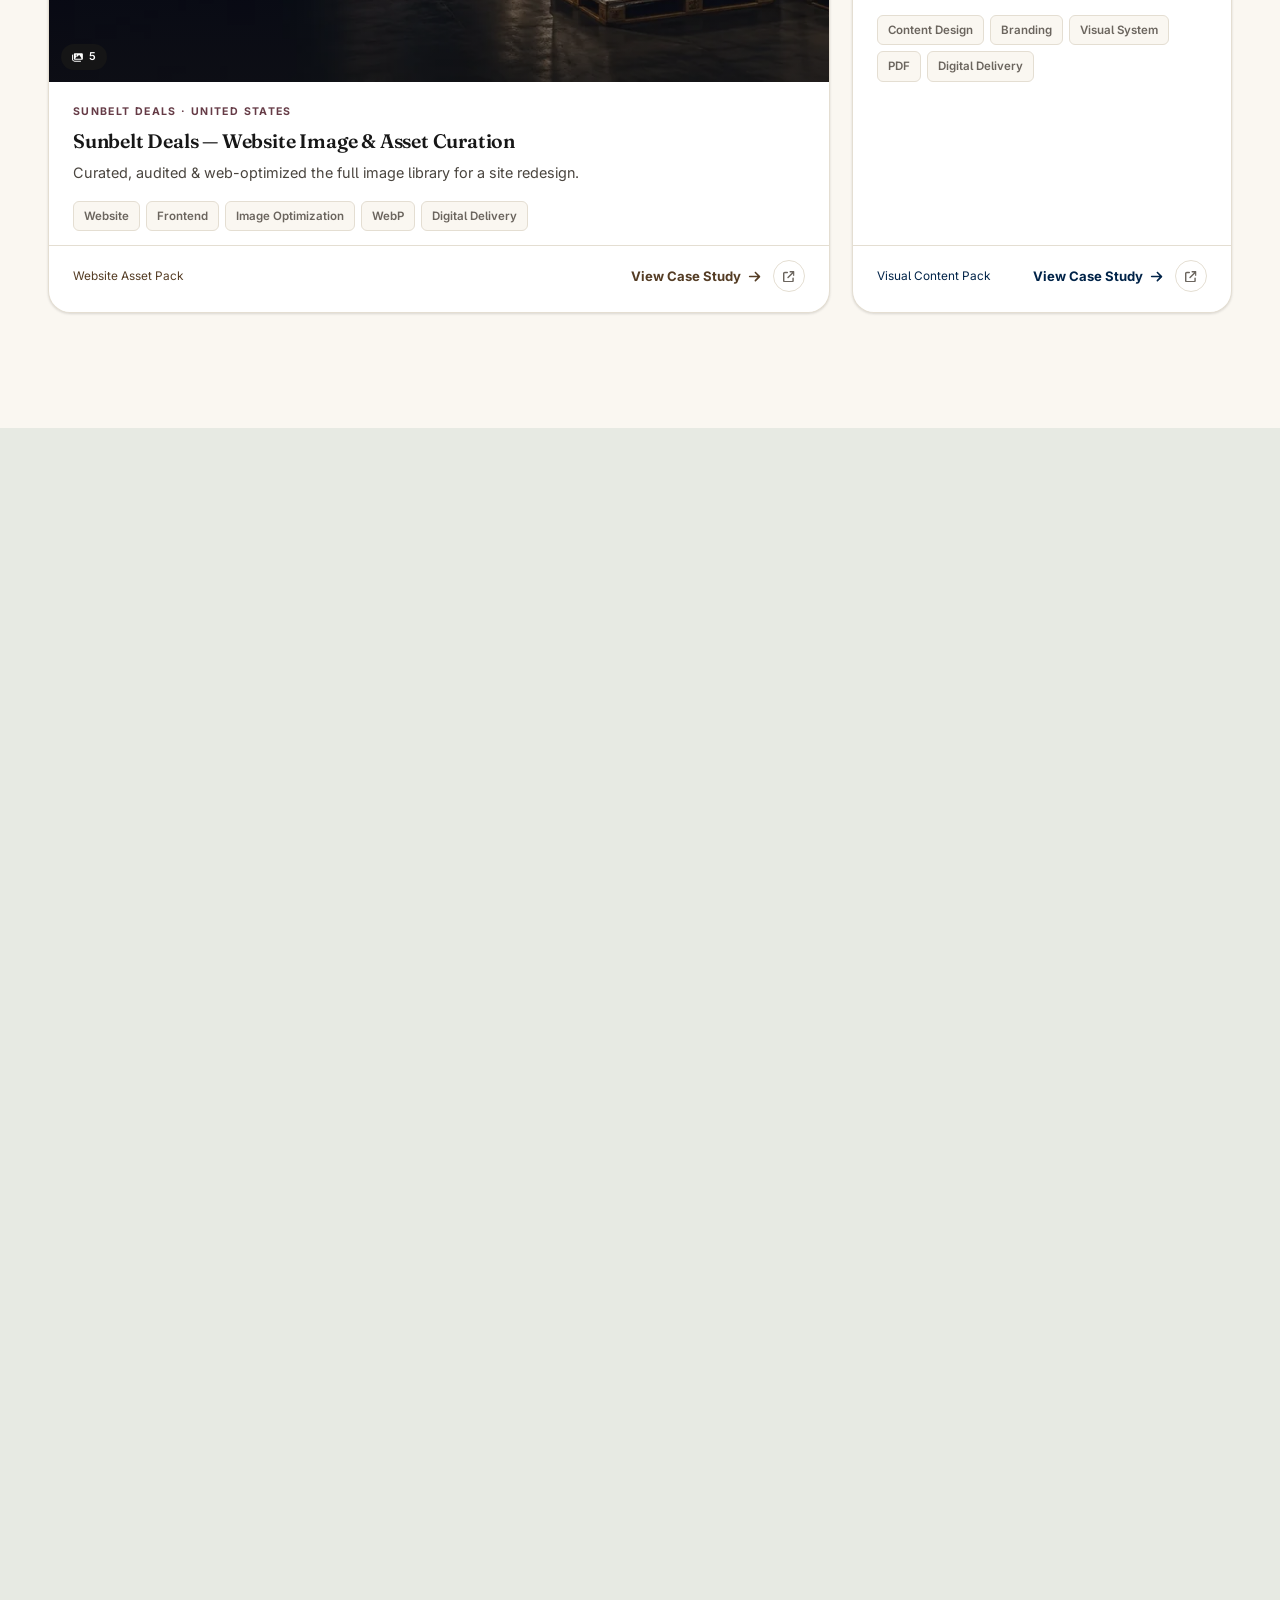
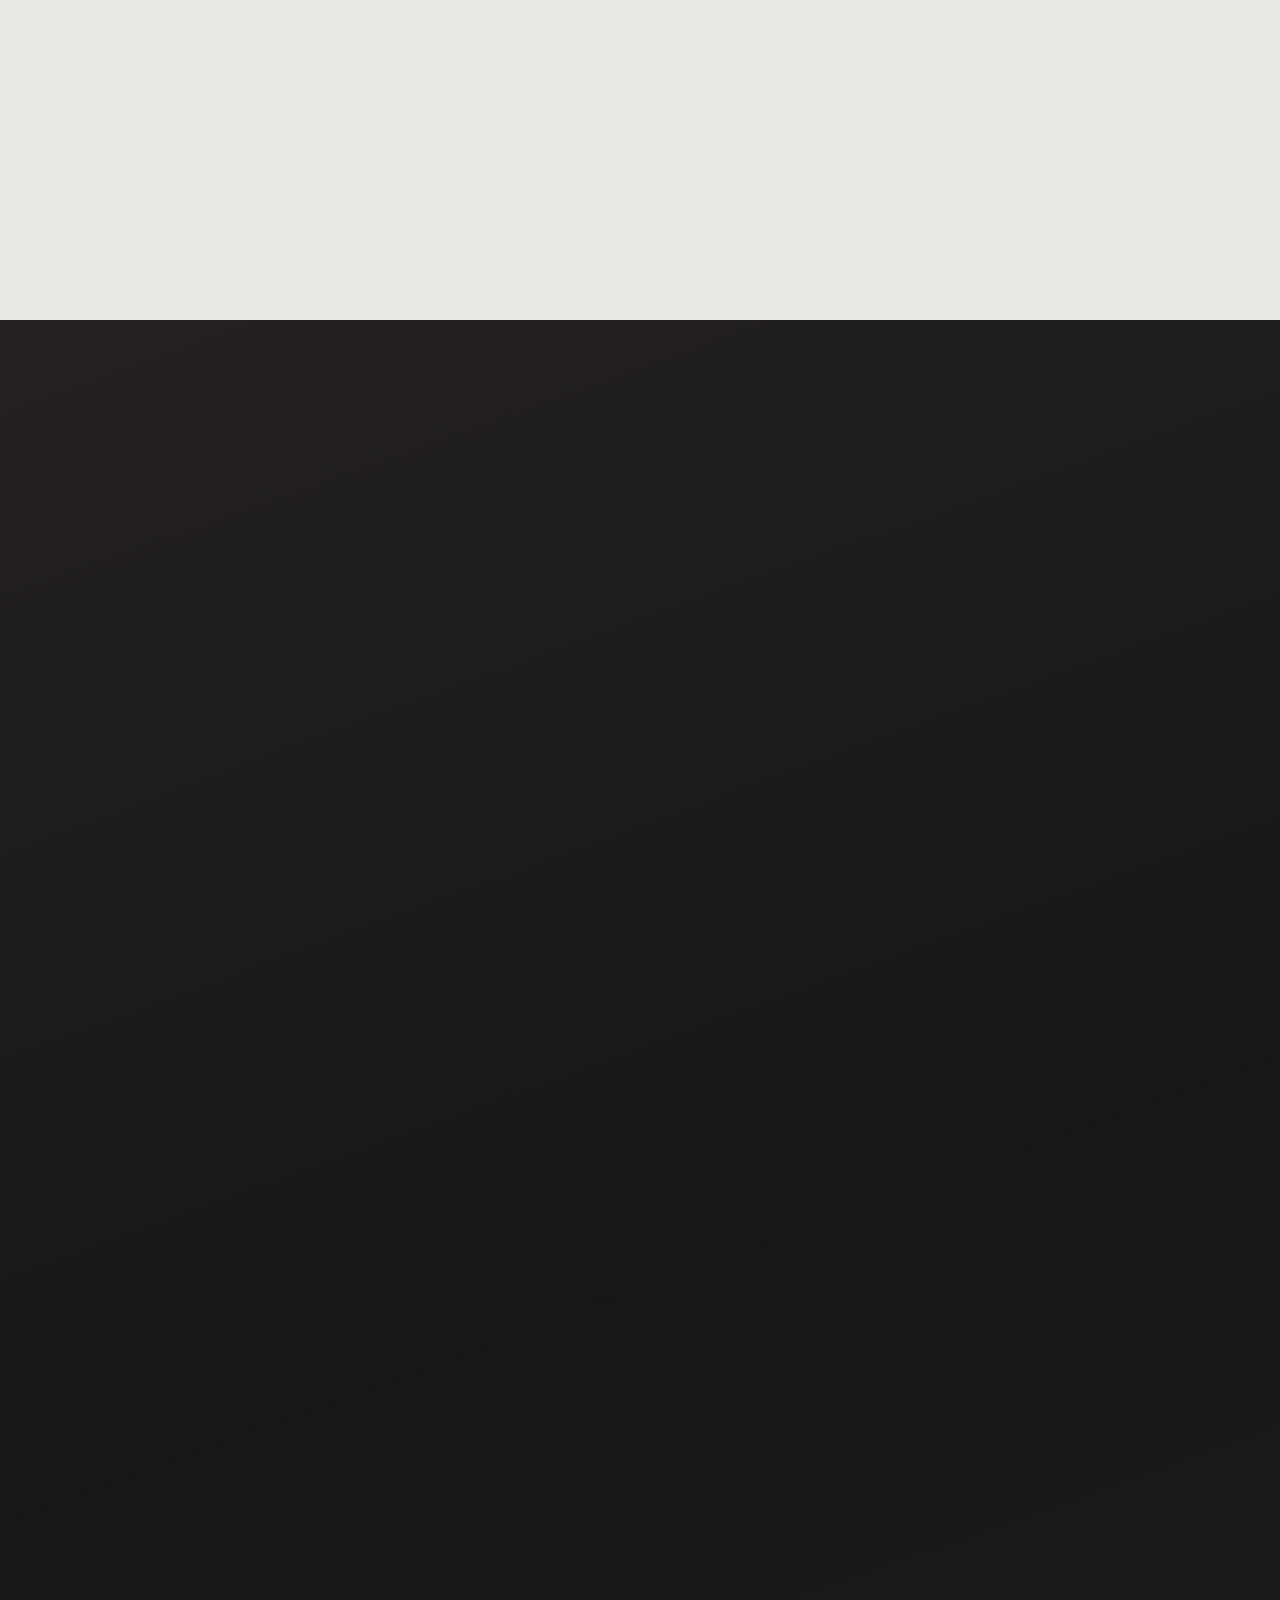
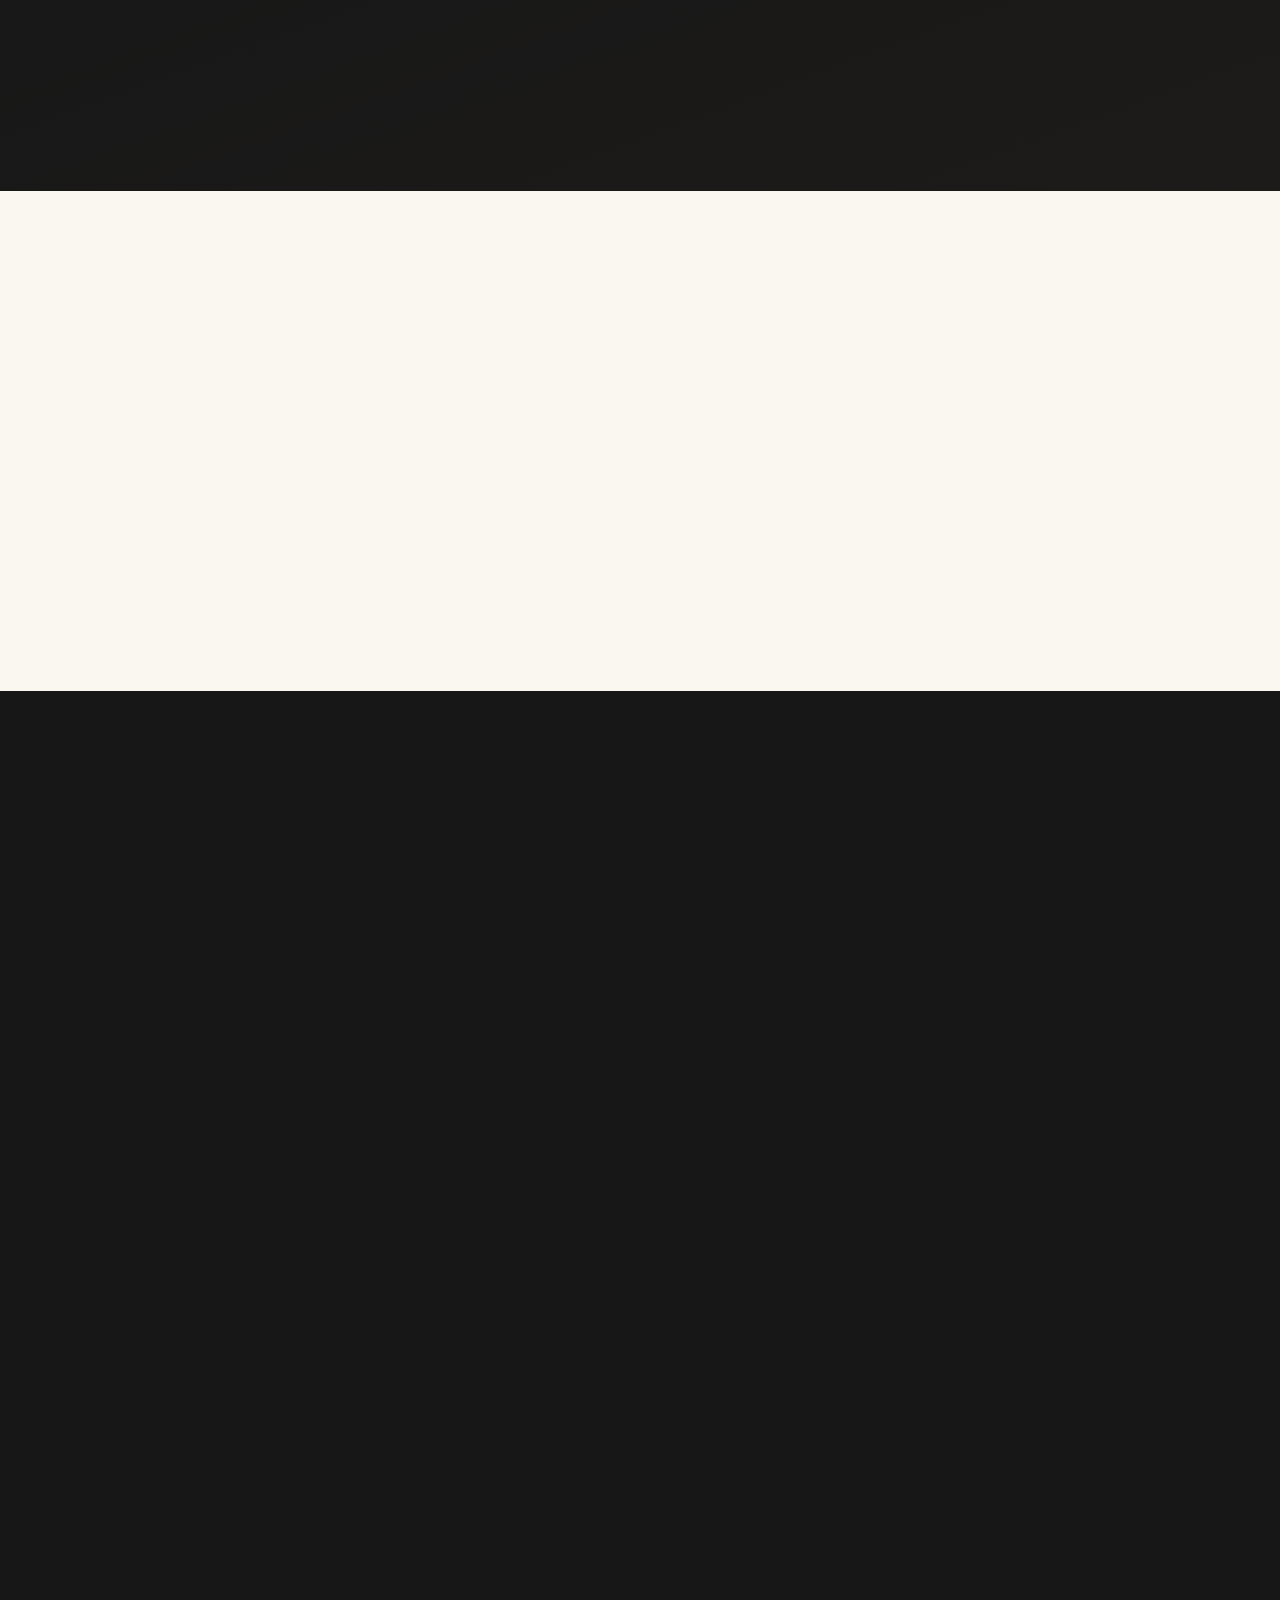
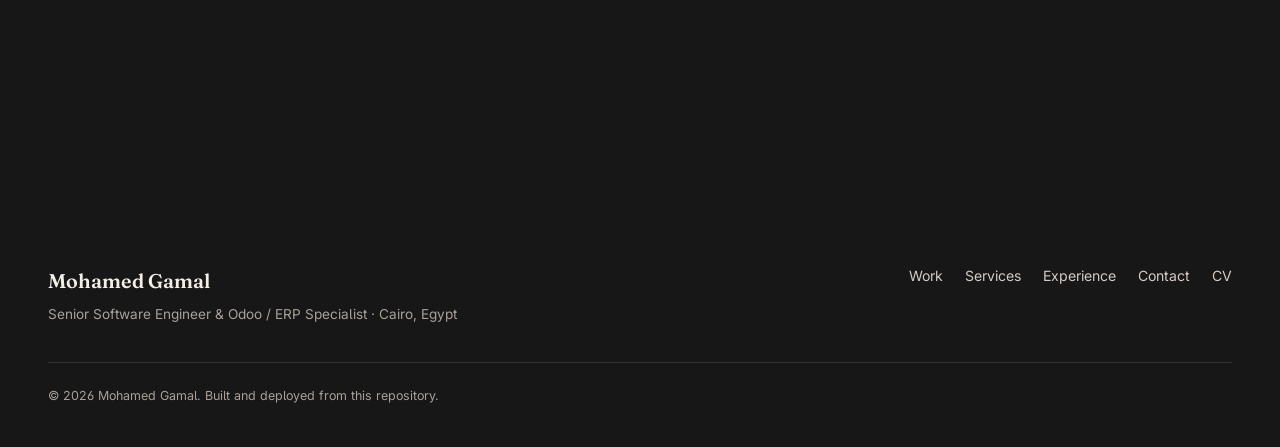
==== commit 52ca7bfc: "[IMP] Portfolio: performance-first rebuild, brand-correct projects, broader positioning Performance " ====
--- a/index.html
+++ b/index.html
@@ -3,56 +3,48 @@
 <head>
   <meta charset="UTF-8" />
   <meta name="viewport" content="width=device-width, initial-scale=1.0" />
-  <meta name="theme-color" content="#1b1319" />
-  <meta name="description" content="Mohamed Gamal — Senior Odoo Developer & ERP Software Engineer. I design and build Odoo Enterprise systems in production across Saudi Arabia, Egypt and the United States: employee portals, custom modules, workflow automation, integrations and training. Odoo 14–19." />
-  <meta name="keywords" content="Odoo Developer, ERP Software Engineer, Odoo Enterprise, Employee Portal, Python, PostgreSQL, QWeb, Workflow Automation, Saudi Arabia, Egypt" />
+  <meta name="theme-color" content="#171717" />
+  <meta name="description" content="Mohamed Gamal — Senior Software Engineer &amp; Odoo / ERP Specialist. I build enterprise ERP systems, employee and customer portals, web applications, backend services, integrations, automation and data pipelines. Odoo 14–20, in production across Saudi Arabia, Egypt and the United States." />
+  <meta name="keywords" content="Software Engineer, Odoo Developer, ERP Specialist, Employee Portal, Web Applications, Backend, REST API, Integrations, Automation, Data Engineering, Python, PostgreSQL" />
   <meta name="author" content="Mohamed Gamal" />
 
   <link rel="canonical" href="https://mohamedgamal-attia.github.io/mohamed_gamal_portfolio/" />
   <link rel="icon" href="assets/images/favicon.svg" type="image/svg+xml" />
 
-  <meta property="og:title" content="Mohamed Gamal — Senior Odoo Developer & ERP Software Engineer" />
-  <meta property="og:description" content="Odoo Enterprise systems in production: employee portals, custom modules, workflow automation and integrations. Featured: the EJAD EGHR employee portal." />
+  <meta property="og:title" content="Mohamed Gamal — Senior Software Engineer &amp; Odoo / ERP Specialist" />
+  <meta property="og:description" content="Enterprise ERP, portals and web applications in production: custom Odoo modules, backend services, integrations, automation and data pipelines. Odoo 14–20, 4+ years." />
   <meta property="og:type" content="website" />
-  <meta property="og:site_name" content="Mohamed Gamal — Odoo & ERP Engineering" />
+  <meta property="og:site_name" content="Mohamed Gamal — Software &amp; ERP Engineering" />
   <meta property="og:url" content="https://mohamedgamal-attia.github.io/mohamed_gamal_portfolio/" />
   <meta property="og:image" content="https://mohamedgamal-attia.github.io/mohamed_gamal_portfolio/assets/images/og/portfolio-og.jpg" />
   <meta property="og:image:width" content="1200" />
   <meta property="og:image:height" content="630" />
   <meta name="twitter:card" content="summary_large_image" />
-  <meta name="twitter:title" content="Mohamed Gamal — Senior Odoo Developer & ERP Software Engineer" />
-  <meta name="twitter:description" content="Odoo Enterprise systems in production: employee portals, custom modules, workflow automation and integrations." />
+  <meta name="twitter:title" content="Mohamed Gamal — Senior Software Engineer &amp; Odoo / ERP Specialist" />
+  <meta name="twitter:description" content="Enterprise ERP, portals and web applications in production. Odoo 14–20, 4+ years." />
   <meta name="twitter:image" content="https://mohamedgamal-attia.github.io/mohamed_gamal_portfolio/assets/images/og/portfolio-og.jpg" />
 
-  <title>Mohamed Gamal — Senior Odoo Developer &amp; ERP Software Engineer</title>
-
+  <title>Mohamed Gamal — Senior Software Engineer &amp; Odoo / ERP Specialist</title>
+
+  <!-- Two families, five faces. Fraunces is only ever set at 600; Inter carries
+       400/500/600/700. The previous build requested eight faces, ~400 KB. -->
   <link rel="preconnect" href="https://fonts.googleapis.com" />
   <link rel="preconnect" href="https://fonts.gstatic.com" crossorigin />
-  <link rel="preload" as="style"
-        href="https://fonts.googleapis.com/css2?family=Fraunces:opsz,wght@9..144,500;9..144,600;9..144,700&family=Inter:wght@400;500;600;700;800&display=swap"
-        onload="this.onload=null;this.rel='stylesheet'" />
-  <noscript><link rel="stylesheet" href="https://fonts.googleapis.com/css2?family=Fraunces:opsz,wght@9..144,500;9..144,600;9..144,700&family=Inter:wght@400;500;600;700;800&display=swap" /></noscript>
-
-  <link rel="preconnect" href="https://cdnjs.cloudflare.com" crossorigin />
-  <link rel="preload" as="style" href="https://cdnjs.cloudflare.com/ajax/libs/font-awesome/6.5.0/css/all.min.css"
-        onload="this.onload=null;this.rel='stylesheet'" />
-  <noscript><link rel="stylesheet" href="https://cdnjs.cloudflare.com/ajax/libs/font-awesome/6.5.0/css/all.min.css" /></noscript>
-
-  <script>
-    /* rel="preload" unlocks these stylesheets via onload. Engines without
-       preload support never fire it, which would mean no icons at all — so
-       promote the links to real stylesheets immediately when that is the case. */
-    (function () {
-      try {
-        var rl = document.createElement('link').relList;
-        if (rl && rl.supports && rl.supports('preload')) return;
-      } catch (e) { /* fall through and load them the plain way */ }
-      document.querySelectorAll('link[rel="preload"][as="style"]')
-        .forEach(function (l) { l.rel = 'stylesheet'; });
-    }());
-  </script>
-
-  <link rel="stylesheet" href="assets/css/style.css" />
+  <link rel="stylesheet"
+        href="https://fonts.googleapis.com/css2?family=Fraunces:opsz,wght@9..144,600&family=Inter:wght@400;500;600;700&display=swap" />
+
+  <!-- Stylesheets are linked individually rather than @import-ed from one
+       entry point: @import serialises each fetch behind the parse of the file
+       that requested it, so the whole set used to download one at a time. -->
+  <link rel="stylesheet" href="assets/css/variables.css" />
+  <link rel="stylesheet" href="assets/css/motion.css" />
+  <link rel="stylesheet" href="assets/css/base.css" />
+  <link rel="stylesheet" href="assets/css/layout.css" />
+  <link rel="stylesheet" href="assets/css/components.css" />
+  <link rel="stylesheet" href="assets/css/sections.css" />
+  <link rel="stylesheet" href="assets/css/responsive.css" />
+  <link rel="stylesheet" href="assets/css/futuristic.css" />
+  <link rel="stylesheet" href="assets/css/project-showcase.css" />
 
   <noscript><style>
     .fade-up, .reveal, .reveal-left, .reveal-scale, .cs-reveal, .kin, .kin-word
@@ -64,7 +56,7 @@
     "@context": "https://schema.org",
     "@type": "Person",
     "name": "Mohamed Gamal",
-    "jobTitle": "Senior Odoo Developer & ERP Software Engineer",
+    "jobTitle": "Senior Software Engineer & Odoo / ERP Specialist",
     "email": "mailto:mohammedgamal37l30@gmail.com",
     "telephone": "+201102672347",
     "address": { "@type": "PostalAddress", "addressLocality": "Cairo", "addressCountry": "Egypt" },
@@ -74,14 +66,43 @@
       "https://www.linkedin.com/in/mohamedgamal37l30",
       "https://github.com/mohamedgamal-attia"
     ],
-    "knowsAbout": ["Odoo ERP", "Employee Portals", "Python", "PostgreSQL", "QWeb", "Workflow Automation", "REST API Integration", "Data Analytics"]
+    "knowsAbout": ["Odoo ERP", "Employee Portals", "Web Applications", "Python", "PostgreSQL",
+                   "REST API Integration", "Workflow Automation", "Data Engineering", "SQL"]
   }
   </script>
 </head>
 
 <body>
 
+<!-- Icon sprite: 22 symbols taken from Font Awesome 6.5.0 free SVGs, inlined.
+     Replaces a ~110 KB render-blocking CDN stylesheet plus its webfont files. -->
+<svg xmlns="http://www.w3.org/2000/svg" style="display:none" aria-hidden="true">
+<symbol id="i-arrow-down" viewBox="0 0 384 512"><path d="M169.4 470.6c12.5 12.5 32.8 12.5 45.3 0l160-160c12.5-12.5 12.5-32.8 0-45.3s-32.8-12.5-45.3 0L224 370.8 224 64c0-17.7-14.3-32-32-32s-32 14.3-32 32l0 306.7L54.6 265.4c-12.5-12.5-32.8-12.5-45.3 0s-12.5 32.8 0 45.3l160 160z"/></symbol>
+<symbol id="i-arrow-left" viewBox="0 0 448 512"><path d="M9.4 233.4c-12.5 12.5-12.5 32.8 0 45.3l160 160c12.5 12.5 32.8 12.5 45.3 0s12.5-32.8 0-45.3L109.2 288 416 288c17.7 0 32-14.3 32-32s-14.3-32-32-32l-306.7 0L214.6 118.6c12.5-12.5 12.5-32.8 0-45.3s-32.8-12.5-45.3 0l-160 160z"/></symbol>
+<symbol id="i-arrow-right" viewBox="0 0 448 512"><path d="M438.6 278.6c12.5-12.5 12.5-32.8 0-45.3l-160-160c-12.5-12.5-32.8-12.5-45.3 0s-12.5 32.8 0 45.3L338.8 224 32 224c-17.7 0-32 14.3-32 32s14.3 32 32 32l306.7 0L233.4 393.4c-12.5 12.5-12.5 32.8 0 45.3s32.8 12.5 45.3 0l160-160z"/></symbol>
+<symbol id="i-arrow-right-long" viewBox="0 0 512 512"><path d="M502.6 278.6c12.5-12.5 12.5-32.8 0-45.3l-128-128c-12.5-12.5-32.8-12.5-45.3 0s-12.5 32.8 0 45.3L402.7 224 32 224c-17.7 0-32 14.3-32 32s14.3 32 32 32l370.7 0-73.4 73.4c-12.5 12.5-12.5 32.8 0 45.3s32.8 12.5 45.3 0l128-128z"/></symbol>
+<symbol id="i-arrow-up-right-from-square" viewBox="0 0 512 512"><path d="M320 0c-17.7 0-32 14.3-32 32s14.3 32 32 32h82.7L201.4 265.4c-12.5 12.5-12.5 32.8 0 45.3s32.8 12.5 45.3 0L448 109.3V192c0 17.7 14.3 32 32 32s32-14.3 32-32V32c0-17.7-14.3-32-32-32H320zM80 32C35.8 32 0 67.8 0 112V432c0 44.2 35.8 80 80 80H400c44.2 0 80-35.8 80-80V320c0-17.7-14.3-32-32-32s-32 14.3-32 32V432c0 8.8-7.2 16-16 16H80c-8.8 0-16-7.2-16-16V112c0-8.8 7.2-16 16-16H192c17.7 0 32-14.3 32-32s-14.3-32-32-32H80z"/></symbol>
+<symbol id="i-briefcase" viewBox="0 0 512 512"><path d="M184 48H328c4.4 0 8 3.6 8 8V96H176V56c0-4.4 3.6-8 8-8zm-56 8V96H64C28.7 96 0 124.7 0 160v96H192 320 512V160c0-35.3-28.7-64-64-64H384V56c0-30.9-25.1-56-56-56H184c-30.9 0-56 25.1-56 56zM512 288H320v32c0 17.7-14.3 32-32 32H224c-17.7 0-32-14.3-32-32V288H0V416c0 35.3 28.7 64 64 64H448c35.3 0 64-28.7 64-64V288z"/></symbol>
+<symbol id="i-check" viewBox="0 0 448 512"><path d="M438.6 105.4c12.5 12.5 12.5 32.8 0 45.3l-256 256c-12.5 12.5-32.8 12.5-45.3 0l-128-128c-12.5-12.5-12.5-32.8 0-45.3s32.8-12.5 45.3 0L160 338.7 393.4 105.4c12.5-12.5 32.8-12.5 45.3 0z"/></symbol>
+<symbol id="i-chevron-left" viewBox="0 0 320 512"><path d="M9.4 233.4c-12.5 12.5-12.5 32.8 0 45.3l192 192c12.5 12.5 32.8 12.5 45.3 0s12.5-32.8 0-45.3L77.3 256 246.6 86.6c12.5-12.5 12.5-32.8 0-45.3s-32.8-12.5-45.3 0l-192 192z"/></symbol>
+<symbol id="i-chevron-right" viewBox="0 0 320 512"><path d="M310.6 233.4c12.5 12.5 12.5 32.8 0 45.3l-192 192c-12.5 12.5-32.8 12.5-45.3 0s-12.5-32.8 0-45.3L242.7 256 73.4 86.6c-12.5-12.5-12.5-32.8 0-45.3s32.8-12.5 45.3 0l192 192z"/></symbol>
+<symbol id="i-chevron-up" viewBox="0 0 512 512"><path d="M233.4 105.4c12.5-12.5 32.8-12.5 45.3 0l192 192c12.5 12.5 12.5 32.8 0 45.3s-32.8 12.5-45.3 0L256 173.3 86.6 342.6c-12.5 12.5-32.8 12.5-45.3 0s-12.5-32.8 0-45.3l192-192z"/></symbol>
+<symbol id="i-circle-info" viewBox="0 0 512 512"><path d="M256 512A256 256 0 1 0 256 0a256 256 0 1 0 0 512zM216 336h24V272H216c-13.3 0-24-10.7-24-24s10.7-24 24-24h48c13.3 0 24 10.7 24 24v88h8c13.3 0 24 10.7 24 24s-10.7 24-24 24H216c-13.3 0-24-10.7-24-24s10.7-24 24-24zm40-208a32 32 0 1 1 0 64 32 32 0 1 1 0-64z"/></symbol>
+<symbol id="i-envelope" viewBox="0 0 512 512"><path d="M48 64C21.5 64 0 85.5 0 112c0 15.1 7.1 29.3 19.2 38.4L236.8 313.6c11.4 8.5 27 8.5 38.4 0L492.8 150.4c12.1-9.1 19.2-23.3 19.2-38.4c0-26.5-21.5-48-48-48H48zM0 176V384c0 35.3 28.7 64 64 64H448c35.3 0 64-28.7 64-64V176L294.4 339.2c-22.8 17.1-54 17.1-76.8 0L0 176z"/></symbol>
+<symbol id="i-expand" viewBox="0 0 448 512"><path d="M32 32C14.3 32 0 46.3 0 64v96c0 17.7 14.3 32 32 32s32-14.3 32-32V96h64c17.7 0 32-14.3 32-32s-14.3-32-32-32H32zM64 352c0-17.7-14.3-32-32-32s-32 14.3-32 32v96c0 17.7 14.3 32 32 32h96c17.7 0 32-14.3 32-32s-14.3-32-32-32H64V352zM320 32c-17.7 0-32 14.3-32 32s14.3 32 32 32h64v64c0 17.7 14.3 32 32 32s32-14.3 32-32V64c0-17.7-14.3-32-32-32H320zM448 352c0-17.7-14.3-32-32-32s-32 14.3-32 32v64H320c-17.7 0-32 14.3-32 32s14.3 32 32 32h96c17.7 0 32-14.3 32-32V352z"/></symbol>
+<symbol id="i-file-arrow-down" viewBox="0 0 384 512"><path d="M64 0C28.7 0 0 28.7 0 64V448c0 35.3 28.7 64 64 64H320c35.3 0 64-28.7 64-64V160H256c-17.7 0-32-14.3-32-32V0H64zM256 0V128H384L256 0zM216 232V334.1l31-31c9.4-9.4 24.6-9.4 33.9 0s9.4 24.6 0 33.9l-72 72c-9.4 9.4-24.6 9.4-33.9 0l-72-72c-9.4-9.4-9.4-24.6 0-33.9s24.6-9.4 33.9 0l31 31V232c0-13.3 10.7-24 24-24s24 10.7 24 24z"/></symbol>
+<symbol id="i-github" viewBox="0 0 496 512"><path d="M165.9 397.4c0 2-2.3 3.6-5.2 3.6-3.3.3-5.6-1.3-5.6-3.6 0-2 2.3-3.6 5.2-3.6 3-.3 5.6 1.3 5.6 3.6zm-31.1-4.5c-.7 2 1.3 4.3 4.3 4.9 2.6 1 5.6 0 6.2-2s-1.3-4.3-4.3-5.2c-2.6-.7-5.5.3-6.2 2.3zm44.2-1.7c-2.9.7-4.9 2.6-4.6 4.9.3 2 2.9 3.3 5.9 2.6 2.9-.7 4.9-2.6 4.6-4.6-.3-1.9-3-3.2-5.9-2.9zM244.8 8C106.1 8 0 113.3 0 252c0 110.9 69.8 205.8 169.5 239.2 12.8 2.3 17.3-5.6 17.3-12.1 0-6.2-.3-40.4-.3-61.4 0 0-70 15-84.7-29.8 0 0-11.4-29.1-27.8-36.6 0 0-22.9-15.7 1.6-15.4 0 0 24.9 2 38.6 25.8 21.9 38.6 58.6 27.5 72.9 20.9 2.3-16 8.8-27.1 16-33.7-55.9-6.2-112.3-14.3-112.3-110.5 0-27.5 7.6-41.3 23.6-58.9-2.6-6.5-11.1-33.3 2.6-67.9 20.9-6.5 69 27 69 27 20-5.6 41.5-8.5 62.8-8.5s42.8 2.9 62.8 8.5c0 0 48.1-33.6 69-27 13.7 34.7 5.2 61.4 2.6 67.9 16 17.7 25.8 31.5 25.8 58.9 0 96.5-58.9 104.2-114.8 110.5 9.2 7.9 17 22.9 17 46.4 0 33.7-.3 75.4-.3 83.6 0 6.5 4.6 14.4 17.3 12.1C428.2 457.8 496 362.9 496 252 496 113.3 383.5 8 244.8 8zM97.2 352.9c-1.3 1-1 3.3.7 5.2 1.6 1.6 3.9 2.3 5.2 1 1.3-1 1-3.3-.7-5.2-1.6-1.6-3.9-2.3-5.2-1zm-10.8-8.1c-.7 1.3.3 2.9 2.3 3.9 1.6 1 3.6.7 4.3-.7.7-1.3-.3-2.9-2.3-3.9-2-.6-3.6-.3-4.3.7zm32.4 35.6c-1.6 1.3-1 4.3 1.3 6.2 2.3 2.3 5.2 2.6 6.5 1 1.3-1.3.7-4.3-1.3-6.2-2.2-2.3-5.2-2.6-6.5-1zm-11.4-14.7c-1.6 1-1.6 3.6 0 5.9 1.6 2.3 4.3 3.3 5.6 2.3 1.6-1.3 1.6-3.9 0-6.2-1.4-2.3-4-3.3-5.6-2z"/></symbol>
+<symbol id="i-images" viewBox="0 0 576 512"><path d="M160 32c-35.3 0-64 28.7-64 64V320c0 35.3 28.7 64 64 64H512c35.3 0 64-28.7 64-64V96c0-35.3-28.7-64-64-64H160zM396 138.7l96 144c4.9 7.4 5.4 16.8 1.2 24.6S480.9 320 472 320H328 280 200c-9.2 0-17.6-5.3-21.6-13.6s-2.9-18.2 2.9-25.4l64-80c4.6-5.7 11.4-9 18.7-9s14.2 3.3 18.7 9l17.3 21.6 56-84C360.5 132 368 128 376 128s15.5 4 20 10.7zM192 128a32 32 0 1 1 64 0 32 32 0 1 1 -64 0zM48 120c0-13.3-10.7-24-24-24S0 106.7 0 120V344c0 75.1 60.9 136 136 136H456c13.3 0 24-10.7 24-24s-10.7-24-24-24H136c-48.6 0-88-39.4-88-88V120z"/></symbol>
+<symbol id="i-linkedin-in" viewBox="0 0 448 512"><path d="M100.28 448H7.4V148.9h92.88zM53.79 108.1C24.09 108.1 0 83.5 0 53.8a53.79 53.79 0 0 1 107.58 0c0 29.7-24.1 54.3-53.79 54.3zM447.9 448h-92.68V302.4c0-34.7-.7-79.2-48.29-79.2-48.29 0-55.69 37.7-55.69 76.7V448h-92.78V148.9h89.08v40.8h1.3c12.4-23.5 42.69-48.3 87.88-48.3 94 0 111.28 61.9 111.28 142.3V448z"/></symbol>
+<symbol id="i-location-dot" viewBox="0 0 384 512"><path d="M215.7 499.2C267 435 384 279.4 384 192C384 86 298 0 192 0S0 86 0 192c0 87.4 117 243 168.3 307.2c12.3 15.3 35.1 15.3 47.4 0zM192 128a64 64 0 1 1 0 128 64 64 0 1 1 0-128z"/></symbol>
+<symbol id="i-phone" viewBox="0 0 512 512"><path d="M164.9 24.6c-7.7-18.6-28-28.5-47.4-23.2l-88 24C12.1 30.2 0 46 0 64C0 311.4 200.6 512 448 512c18 0 33.8-12.1 38.6-29.5l24-88c5.3-19.4-4.6-39.7-23.2-47.4l-96-40c-16.3-6.8-35.2-2.1-46.3 11.6L304.7 368C234.3 334.7 177.3 277.7 144 207.3L193.3 167c13.7-11.2 18.4-30 11.6-46.3l-40-96z"/></symbol>
+<symbol id="i-user-tie" viewBox="0 0 448 512"><path d="M96 128a128 128 0 1 0 256 0A128 128 0 1 0 96 128zm94.5 200.2l18.6 31L175.8 483.1l-36-146.9c-2-8.1-9.8-13.4-17.9-11.3C51.9 342.4 0 405.8 0 481.3c0 17 13.8 30.7 30.7 30.7H162.5c0 0 0 0 .1 0H168 280h5.5c0 0 0 0 .1 0H417.3c17 0 30.7-13.8 30.7-30.7c0-75.5-51.9-138.9-121.9-156.4c-8.1-2-15.9 3.3-17.9 11.3l-36 146.9L238.9 359.2l18.6-31c6.4-10.7-1.3-24.2-13.7-24.2H224 204.3c-12.4 0-20.1 13.6-13.7 24.2z"/></symbol>
+<symbol id="i-whatsapp" viewBox="0 0 448 512"><path d="M380.9 97.1C339 55.1 283.2 32 223.9 32c-122.4 0-222 99.6-222 222 0 39.1 10.2 77.3 29.6 111L0 480l117.7-30.9c32.4 17.7 68.9 27 106.1 27h.1c122.3 0 224.1-99.6 224.1-222 0-59.3-25.2-115-67.1-157zm-157 341.6c-33.2 0-65.7-8.9-94-25.7l-6.7-4-69.8 18.3L72 359.2l-4.4-7c-18.5-29.4-28.2-63.3-28.2-98.2 0-101.7 82.8-184.5 184.6-184.5 49.3 0 95.6 19.2 130.4 54.1 34.8 34.9 56.2 81.2 56.1 130.5 0 101.8-84.9 184.6-186.6 184.6zm101.2-138.2c-5.5-2.8-32.8-16.2-37.9-18-5.1-1.9-8.8-2.8-12.5 2.8-3.7 5.6-14.3 18-17.6 21.8-3.2 3.7-6.5 4.2-12 1.4-32.6-16.3-54-29.1-75.5-66-5.7-9.8 5.7-9.1 16.3-30.3 1.8-3.7.9-6.9-.5-9.7-1.4-2.8-12.5-30.1-17.1-41.2-4.5-10.8-9.1-9.3-12.5-9.5-3.2-.2-6.9-.2-10.6-.2-3.7 0-9.7 1.4-14.8 6.9-5.1 5.6-19.4 19-19.4 46.3 0 27.3 19.9 53.7 22.6 57.4 2.8 3.7 39.1 59.7 94.8 83.8 35.2 15.2 49 16.5 66.6 13.9 10.7-1.6 32.8-13.4 37.4-26.4 4.6-13 4.6-24.1 3.2-26.4-1.3-2.5-5-3.9-10.5-6.6z"/></symbol>
+<symbol id="i-xmark" viewBox="0 0 384 512"><path d="M342.6 150.6c12.5-12.5 12.5-32.8 0-45.3s-32.8-12.5-45.3 0L192 210.7 86.6 105.4c-12.5-12.5-32.8-12.5-45.3 0s-12.5 32.8 0 45.3L146.7 256 41.4 361.4c-12.5 12.5-12.5 32.8 0 45.3s32.8 12.5 45.3 0L192 301.3 297.4 406.6c12.5 12.5 32.8 12.5 45.3 0s12.5-32.8 0-45.3L237.3 256 342.6 150.6z"/></symbol>
+</svg>
+
 <a class="skip-link" href="#work">Skip to selected work</a>
+
 <div id="grain" aria-hidden="true"></div>
 <div id="scroll-progress" aria-hidden="true"></div>
 
@@ -92,19 +113,16 @@
       <span class="nav-logo-mark">MG</span>
       <span class="nav-logo-text">
         <b>Mohamed Gamal</b>
-        <i>Odoo &amp; ERP Engineering</i>
+        <i>Software &amp; ERP Engineering</i>
       </span>
     </a>
 
     <div class="nav-links">
       <a href="#work"       data-section="work">Work</a>
       <a href="#services"   data-section="services">Services</a>
-      <a href="#about"      data-section="about">About</a>
       <a href="#experience" data-section="experience">Experience</a>
       <a href="#contact"    data-section="contact">Contact</a>
-      <a href="projects/eghr.html" class="nav-flagship">
-        <span class="nav-flagship-dot" aria-hidden="true"></span> EGHR Case Study
-      </a>
+      <a href="0_Mohamed_Gamal_CV.pdf" download class="nav-cv">CV</a>
       <a href="#contact" class="btn btn-primary btn-sm nav-cta">Start a Project</a>
     </div>
 
@@ -117,20 +135,18 @@
 <div class="mobile-menu" id="mobile-menu" role="menu">
   <a href="#work">Work</a>
   <a href="#services">Services</a>
-  <a href="#about">About</a>
   <a href="#experience">Experience</a>
   <a href="#contact">Contact</a>
-  <a href="projects/eghr.html" class="mobile-flagship">EGHR Case Study <i class="fa-solid fa-arrow-right" aria-hidden="true"></i></a>
   <a href="#contact" class="btn btn-primary">Start a Project</a>
   <a href="0_Mohamed_Gamal_CV.pdf" download class="btn btn-outline-warm">Download CV</a>
 </div>
 
-
-<!-- ════════════════════════════ HERO ════════════════════════════ -->
+<!-- ════════════════════════════ HERO ════════════════════════════
+     The hero is about Mohamed. No project card, no client badge. -->
 <header id="hero">
   <div class="hero-wash" aria-hidden="true"></div>
-  <div class="hero-rules" data-parallax="0.12" aria-hidden="true"></div>
-  <canvas id="hero-canvas" class="hero-canvas" aria-hidden="true"></canvas>
+  <div class="hero-rules" aria-hidden="true"></div>
+  <div class="hero-constellation" aria-hidden="true"></div>
 
   <div class="container">
     <div class="hero-inner">
@@ -146,62 +162,55 @@
           <span class="kin-word" style="--kin:2">Gamal</span>
         </h1>
 
-        <p class="hero-title kin" style="--kin:3" id="hero-role-typed">
-          Senior Odoo Developer &amp; ERP Software Engineer
+        <p class="hero-title kin" style="--kin:3">
+          Senior Software Engineer <span class="ht-div">&amp;</span> Odoo / ERP Specialist
         </p>
 
         <p class="hero-lead kin" style="--kin:4">
-          I take enterprise workflows from a conversation with the business all the way to a
-          system people use every day — Odoo back end, the portal in front of it, the
-          integrations behind it, and the testing that keeps it honest.
+          I build software that connects business workflows to reliable systems — from Odoo and
+          ERP platforms to web applications, backend services, integrations, automation and
+          data pipelines.
         </p>
 
         <div class="hero-actions kin" style="--kin:5">
-          <a href="#contact" class="btn btn-primary btn-lg" data-magnetic>
-            Start a Project <i class="fa-solid fa-arrow-right" aria-hidden="true"></i>
+          <a href="#work" class="btn btn-primary btn-lg">
+            View Selected Work <svg class="ic" aria-hidden="true"><use href="#i-arrow-right"/></svg>
           </a>
-          <a href="#work" class="btn btn-outline-warm btn-lg" data-magnetic>View Selected Work</a>
+          <a href="#contact" class="btn btn-outline-warm btn-lg">Start a Project</a>
           <a href="0_Mohamed_Gamal_CV.pdf" download class="link-quiet">
-            <i class="fa-solid fa-arrow-down" aria-hidden="true"></i> Download CV
+            <svg class="ic" aria-hidden="true"><use href="#i-arrow-down"/></svg> Download CV
           </a>
         </div>
 
         <dl class="hero-proof kin" style="--kin:6">
-          <div><dt>Odoo versions</dt><dd>14 – 19</dd></div>
+          <div><dt>Experience</dt><dd>4+ years</dd></div>
+          <div><dt>Odoo versions</dt><dd>14 – 20</dd></div>
+          <div><dt>Delivery</dt><dd>ERP · Web · Data</dd></div>
           <div><dt>In production</dt><dd>3 countries</dd></div>
-          <div><dt>Experience</dt><dd>3+ years</dd></div>
-          <div><dt>Case studies</dt><dd>7 real projects</dd></div>
         </dl>
       </div>
 
       <div class="depth-scene">
         <div class="hero-visual" id="hero-portrait">
-        <span class="hv-plate" data-depth="-60" aria-hidden="true"></span>
-        <span class="hv-bracket hv-bracket-tl" data-depth="30" aria-hidden="true"></span>
-        <span class="hv-bracket hv-bracket-br" data-depth="30" aria-hidden="true"></span>
-
-        <figure class="hv-frame" data-depth="0">
-          <picture>
-            <source type="image/webp"
-                    srcset="assets/images/portrait/mohamed-gamal-400.webp 400w,
-                            assets/images/portrait/mohamed-gamal-560.webp 560w,
-                            assets/images/portrait/mohamed-gamal-728.webp 728w"
-                    sizes="(max-width: 1024px) 72vw, 400px" />
-            <img src="assets/images/portrait/mohamed-gamal-728.jpg"
-                 alt="Mohamed Gamal, Senior Odoo Developer and ERP Software Engineer"
-                 width="728" height="1008" fetchpriority="high" decoding="async" />
-          </picture>
-          <span class="hv-light" aria-hidden="true"></span>
-        </figure>
-
-        <span class="hv-chip" data-depth="55" aria-hidden="true">Odoo&nbsp;18 · Python · PostgreSQL</span>
-
-        <a href="projects/eghr.html" class="hv-flag" data-depth="90">
-          <span class="hv-flag-k">Flagship case study</span>
-          <b>EJAD EGHR</b>
-          <span class="hv-flag-sub">Enterprise Employee Portal</span>
-          <span class="hv-flag-go">Explore <i class="fa-solid fa-arrow-right" aria-hidden="true"></i></span>
-        </a>
+          <span class="hv-plate" data-depth="-60" aria-hidden="true"></span>
+          <span class="hv-bracket hv-bracket-tl" data-depth="30" aria-hidden="true"></span>
+          <span class="hv-bracket hv-bracket-br" data-depth="30" aria-hidden="true"></span>
+
+          <figure class="hv-frame" data-depth="0">
+            <picture>
+              <source type="image/webp"
+                      srcset="assets/images/portrait/mohamed-gamal-400.webp 400w,
+                              assets/images/portrait/mohamed-gamal-560.webp 560w,
+                              assets/images/portrait/mohamed-gamal-728.webp 728w"
+                      sizes="(max-width: 1024px) 72vw, 400px" />
+              <img src="assets/images/portrait/mohamed-gamal-728.jpg"
+                   alt="Mohamed Gamal, Senior Software Engineer and Odoo / ERP Specialist"
+                   width="728" height="1008" fetchpriority="high" decoding="async" />
+            </picture>
+            <span class="hv-light" aria-hidden="true"></span>
+          </figure>
+
+          <span class="hv-chip" data-depth="55" aria-hidden="true">Python · PostgreSQL · Odoo</span>
         </div>
       </div>
 
@@ -219,56 +228,50 @@
 <div id="stats-bar" aria-label="Core stack">
   <div class="marquee">
     <div class="marquee-track">
-      <span class="tech-pill">Odoo Enterprise 14–19</span>
+      <span class="tech-pill">Odoo 14–20</span>
       <span class="tech-pill">Python</span>
       <span class="tech-pill">PostgreSQL</span>
+      <span class="tech-pill">REST &amp; JSON-RPC</span>
+      <span class="tech-pill">Portals &amp; Web</span>
+      <span class="tech-pill">Workflow Automation</span>
+      <span class="tech-pill">SQL &amp; Data Modelling</span>
       <span class="tech-pill">QWeb / XML</span>
-      <span class="tech-pill">Portal Development</span>
-      <span class="tech-pill">REST &amp; JSON-RPC</span>
-      <span class="tech-pill">Workflow Automation</span>
       <span class="tech-pill">GitLab CI/CD</span>
       <span class="tech-pill">Linux Deployment</span>
       <span class="tech-pill">Playwright</span>
-      <span class="tech-pill">Data Analytics</span>
-      <span class="tech-pill" aria-hidden="true">Odoo Enterprise 14–19</span>
+      <span class="tech-pill" aria-hidden="true">Odoo 14–20</span>
       <span class="tech-pill" aria-hidden="true">Python</span>
       <span class="tech-pill" aria-hidden="true">PostgreSQL</span>
+      <span class="tech-pill" aria-hidden="true">REST &amp; JSON-RPC</span>
+      <span class="tech-pill" aria-hidden="true">Portals &amp; Web</span>
+      <span class="tech-pill" aria-hidden="true">Workflow Automation</span>
+      <span class="tech-pill" aria-hidden="true">SQL &amp; Data Modelling</span>
       <span class="tech-pill" aria-hidden="true">QWeb / XML</span>
-      <span class="tech-pill" aria-hidden="true">Portal Development</span>
-      <span class="tech-pill" aria-hidden="true">REST &amp; JSON-RPC</span>
-      <span class="tech-pill" aria-hidden="true">Workflow Automation</span>
       <span class="tech-pill" aria-hidden="true">GitLab CI/CD</span>
       <span class="tech-pill" aria-hidden="true">Linux Deployment</span>
       <span class="tech-pill" aria-hidden="true">Playwright</span>
-      <span class="tech-pill" aria-hidden="true">Data Analytics</span>
     </div>
   </div>
 </div>
 
-
-<!-- ════════════════════════ SELECTED WORK ════════════════════════ -->
+<!-- ════════════════════════ 2. SELECTED WORK ════════════════════════ -->
 <section id="work" class="section-pad">
   <div class="container">
     <div class="sec-head">
       <p class="eyebrow">Selected work</p>
-      <h2>Seven real projects.<br /><em>One flagship.</em></h2>
+      <h2>Real systems I've <em>built and shipped</em></h2>
       <p class="sec-lead">
-        Every card below is a system that went into production. The flagship — the EJAD EGHR
-        employee portal — has its own long-form case study; the rest open in place.
+        Selected projects across ERP, portals, web, automation and data. Every card is a system
+        that went into production — each opens its own case study.
       </p>
     </div>
 
-    <!-- Flagship feature, rendered from projects.json by data-loader.js -->
-    <div id="work-feature"></div>
-
-    <div class="work-rest-head">
-      <h3>More delivery</h3>
-      <div class="filter-tabs" role="group" aria-label="Filter projects">
-        <button class="filter-tab active" data-filter="all">All</button>
-        <button class="filter-tab" data-filter="erp-systems">ERP builds</button>
-        <button class="filter-tab" data-filter="odoo-delivery">Odoo delivery</button>
-        <button class="filter-tab" data-filter="digital-delivery">Digital delivery</button>
-      </div>
+    <div class="filter-tabs" role="group" aria-label="Filter projects">
+      <button class="filter-tab active" data-filter="all">All</button>
+      <button class="filter-tab" data-filter="odoo-erp">Odoo &amp; ERP</button>
+      <button class="filter-tab" data-filter="portals-web">Portals / Web</button>
+      <button class="filter-tab" data-filter="integrations">Integrations / Automation</button>
+      <button class="filter-tab" data-filter="digital-content">Digital &amp; Content</button>
     </div>
 
     <div class="projects-grid bento" id="projects-grid">
@@ -284,418 +287,298 @@
   </div>
 </section>
 
-
-<!-- ════════════════════════════ SERVICES ════════════════════════════ -->
-<section id="services" class="section-pad section-sage">
+<!-- ════════════════════════ 3. WHAT I BUILD ════════════════════════
+     Services and Capabilities merged into one section (§22). -->
+<section id="services" data-cv class="section-pad section-sage">
   <div class="container">
-    <div class="svc-layout">
-
-      <div class="svc-aside">
-        <p class="eyebrow">What I can deliver</p>
-        <h2>Hire me for the<br /><em>whole problem</em></h2>
-        <p class="sec-lead">
-          Most of what I do starts as a business conversation, not a ticket. These are the
-          engagements I take on, and what each one actually produces.
-        </p>
-        <a href="#contact" class="btn btn-primary" data-magnetic>
-          Start a Project <i class="fa-solid fa-arrow-right" aria-hidden="true"></i>
-        </a>
-      </div>
-
-      <ol class="svc-list">
-        <li class="svc-item fade-up">
-          <span class="svc-n">01</span>
-          <div class="svc-body">
-            <h3>Odoo ERP builds</h3>
-            <p>A full internal system from requirements to go-live — data model, modules,
-              reports, access rules and the training that makes it stick.</p>
-            <p class="svc-out"><b>You get</b> a running ERP your team owns, not a prototype.</p>
-            <a class="svc-link" href="#work">See Margins &amp; DOTec <i class="fa-solid fa-arrow-right" aria-hidden="true"></i></a>
-          </div>
-        </li>
-
-        <li class="svc-item fade-up">
-          <span class="svc-n">02</span>
-          <div class="svc-body">
-            <h3>Employee &amp; customer portals</h3>
-            <p>A branded self-service front end on top of Odoo, so the people using it never
-              have to learn the back office — bilingual and responsive by default.</p>
-            <p class="svc-out"><b>You get</b> adoption, because the portal is built for the
-              person raising the request.</p>
-            <a class="svc-link" href="projects/eghr.html">Read the EGHR case study <i class="fa-solid fa-arrow-right" aria-hidden="true"></i></a>
-          </div>
-        </li>
-
-        <li class="svc-item fade-up">
-          <span class="svc-n">03</span>
-          <div class="svc-body">
-            <h3>Custom modules &amp; workflow automation</h3>
-            <p>Approval chains, scheduled actions, computed fields and server-side rules that
-              encode how the business actually works — using inheritance, never core patches.</p>
-            <p class="svc-out"><b>You get</b> automation that survives the next Odoo upgrade.</p>
-          </div>
-        </li>
-
-        <li class="svc-item fade-up">
-          <span class="svc-n">04</span>
-          <div class="svc-body">
-            <h3>Integrations</h3>
-            <p>REST and JSON-RPC between Odoo and the systems around it, with the error handling
-              and retry behaviour that production traffic demands.</p>
-            <p class="svc-out"><b>You get</b> one source of truth instead of three spreadsheets.</p>
-          </div>
-        </li>
-
-        <li class="svc-item fade-up">
-          <span class="svc-n">05</span>
-          <div class="svc-body">
-            <h3>Performance &amp; deployment</h3>
-            <p>ORM and PostgreSQL profiling, query and index work, Linux deployment and
-              GitLab CI/CD pipelines for releases that are boring on purpose.</p>
-            <p class="svc-out"><b>You get</b> a system that stays fast as the data grows.</p>
-          </div>
-        </li>
-
-        <li class="svc-item fade-up">
-          <span class="svc-n">06</span>
-          <div class="svc-body">
-            <h3>Techno-functional consulting &amp; training</h3>
-            <p>Requirements, gap analysis and solution design when the brief is still fuzzy —
-              then UAT support, documentation and end-user training once it is not.</p>
-            <p class="svc-out"><b>You get</b> a team that can run the system without me.</p>
-          </div>
-        </li>
-      </ol>
-
+    <div class="sec-head">
+      <p class="eyebrow">What I build</p>
+      <h2>Six things people <em>bring me in for</em></h2>
+      <p class="sec-lead">
+        Odoo and ERP is the deepest of these, not the whole of it. Each group lists what I
+        actually do and what you end up with.
+      </p>
+    </div>
+
+    <ol class="build-grid">
+      <li class="build-item fade-up">
+        <span class="build-n">01</span>
+        <h3>Odoo &amp; ERP Engineering</h3>
+        <p>Full internal systems from requirements to go-live — data model, custom modules,
+          ORM and inheritance, accounting / HR / CRM customisation, QWeb reports, access rules
+          and the training that makes it stick.</p>
+        <div class="build-tags">
+          <span class="skill-tag">Custom modules</span><span class="skill-tag">Models &amp; ORM</span>
+          <span class="skill-tag">Inheritance</span><span class="skill-tag">Security &amp; record rules</span>
+          <span class="skill-tag">QWeb reports</span><span class="skill-tag">Computed fields</span>
+        </div>
+        <p class="build-out"><b>You get</b> a running ERP your team owns, not a prototype.</p>
+      </li>
+
+      <li class="build-item fade-up">
+        <span class="build-n">02</span>
+        <h3>Web Applications &amp; Portals</h3>
+        <p>Employee and customer portals, and responsive web front ends, so the people using
+          the system never have to learn the back office — bilingual and accessible by default.</p>
+        <div class="build-tags">
+          <span class="skill-tag">Portal controllers</span><span class="skill-tag">QWeb templates</span>
+          <span class="skill-tag">JavaScript</span><span class="skill-tag">SCSS / CSS</span>
+          <span class="skill-tag">Arabic RTL</span><span class="skill-tag">Accessibility</span>
+        </div>
+        <p class="build-out"><b>You get</b> adoption, because it is built for the person raising the request.</p>
+      </li>
+
+      <li class="build-item fade-up">
+        <span class="build-n">03</span>
+        <h3>Backend Systems &amp; APIs</h3>
+        <p>Python business logic, REST and JSON-RPC services, PostgreSQL schema and query work,
+          authentication and permission models.</p>
+        <div class="build-tags">
+          <span class="skill-tag">Python</span><span class="skill-tag">PostgreSQL</span>
+          <span class="skill-tag">REST API</span><span class="skill-tag">JSON-RPC</span>
+          <span class="skill-tag">SQL &amp; indexing</span><span class="skill-tag">RBAC</span>
+        </div>
+        <p class="build-out"><b>You get</b> services that behave under real traffic, not just in a demo.</p>
+      </li>
+
+      <li class="build-item fade-up">
+        <span class="build-n">04</span>
+        <h3>Integrations &amp; Automation</h3>
+        <p>System-to-system integration with the error handling and retry behaviour production
+          demands — approval chains, scheduled actions and server-side rules that encode how the
+          business actually works, using inheritance rather than core patches.</p>
+        <div class="build-tags">
+          <span class="skill-tag">External APIs</span><span class="skill-tag">Scheduled actions</span>
+          <span class="skill-tag">Server actions</span><span class="skill-tag">Workflow automation</span>
+          <span class="skill-tag">Data migration</span>
+        </div>
+        <p class="build-out"><b>You get</b> one source of truth instead of three spreadsheets.</p>
+      </li>
+
+      <li class="build-item fade-up">
+        <span class="build-n">05</span>
+        <h3>Data Engineering</h3>
+        <p>Python and SQL pipelines, analytical data modelling and reporting layers — plus the
+          computer-vision and analytics background that came before the ERP work.</p>
+        <div class="build-tags">
+          <span class="skill-tag">Python</span><span class="skill-tag">SQL</span>
+          <span class="skill-tag">ETL / ELT</span><span class="skill-tag">Analytical modelling</span>
+          <span class="skill-tag">Dashboards</span><span class="skill-tag">Computer vision</span>
+        </div>
+        <p class="build-out"><b>You get</b> reporting people trust enough to make decisions on.</p>
+      </li>
+
+      <li class="build-item fade-up">
+        <span class="build-n">06</span>
+        <h3>Deployment, Performance &amp; Consulting</h3>
+        <p>Requirements and gap analysis when the brief is still fuzzy; profiling, debugging,
+          Linux deployment and CI/CD when it is not — then UAT, documentation and training.</p>
+        <div class="build-tags">
+          <span class="skill-tag">Profiling</span><span class="skill-tag">Linux deployment</span>
+          <span class="skill-tag">GitLab CI/CD</span><span class="skill-tag">Playwright</span>
+          <span class="skill-tag">UAT &amp; training</span><span class="skill-tag">BRD / FRD</span>
+        </div>
+        <p class="build-out"><b>You get</b> a team that can run the system without me.</p>
+      </li>
+    </ol>
+
+    <div class="sec-cta">
+      <a href="#contact" class="btn btn-primary btn-lg">
+        Start a Project <svg class="ic" aria-hidden="true"><use href="#i-arrow-right"/></svg>
+      </a>
+      <a href="#work" class="link-quiet">See these in the work above</a>
     </div>
   </div>
 </section>
 
-
-<!-- ════════════════════════════ HOW I WORK ════════════════════════════ -->
-<section id="process" class="section-pad">
+<!-- ════════════════ 4. EXPERIENCE & DELIVERY ════════════════
+     About + Companies + Experience merged (§23, §24). No second
+     large portrait: the hero already carries the photo. -->
+<section id="experience" data-cv class="section-pad section-dark">
   <div class="container">
-    <div class="sec-head sec-head-center">
-      <p class="eyebrow">How I work</p>
-      <h2>Five steps, <em>no surprises</em></h2>
-      <p class="sec-lead">The same sequence on every engagement, whether it is one module or a whole ERP.</p>
-    </div>
-
-    <ol class="flow">
-      <li class="flow-step fade-up">
-        <span class="flow-dot" aria-hidden="true"></span>
-        <span class="flow-n">01</span>
-        <h3>Understand</h3>
-        <p>Sit with the people doing the work. Map the process as it is, not as the org chart says it is.</p>
-      </li>
-      <li class="flow-step fade-up">
-        <span class="flow-dot" aria-hidden="true"></span>
-        <span class="flow-n">02</span>
-        <h3>Design</h3>
-        <p>Data model, approval routes and screens agreed in writing before any module is scaffolded.</p>
-      </li>
-      <li class="flow-step fade-up">
-        <span class="flow-dot" aria-hidden="true"></span>
-        <span class="flow-n">03</span>
-        <h3>Build</h3>
-        <p>Custom modules on Odoo inheritance, in small reviewable increments on a shared branch.</p>
-      </li>
-      <li class="flow-step fade-up">
-        <span class="flow-dot" aria-hidden="true"></span>
-        <span class="flow-n">04</span>
-        <h3>Validate</h3>
-        <p>Automated tests for the rules, browser tests for the journeys, UAT with the people who asked.</p>
-      </li>
-      <li class="flow-step fade-up">
-        <span class="flow-dot" aria-hidden="true"></span>
-        <span class="flow-n">05</span>
-        <h3>Ship</h3>
-        <p>Deploy, train, then stay close for the issues that only appear once real users arrive.</p>
-      </li>
-    </ol>
-  </div>
-</section>
-
-
-<!-- ════════════════════════════ ABOUT ════════════════════════════ -->
-<section id="about" class="section-pad section-dark">
-  <div class="container">
-    <div class="about-grid">
-
-      <div class="about-portrait fade-up">
-        <div class="about-frame">
-          <picture>
-            <source type="image/webp"
-                    srcset="assets/images/portrait/mohamed-gamal-400.webp 400w,
-                            assets/images/portrait/mohamed-gamal-560.webp 560w"
-                    sizes="(max-width: 1024px) 70vw, 380px" />
-            <img src="assets/images/portrait/mohamed-gamal-728.jpg" alt="Mohamed Gamal"
-                 width="728" height="1008" loading="lazy" decoding="async" />
-          </picture>
-        </div>
-        <p class="about-caption">Cairo, Egypt · working with teams in KSA, Egypt and the US</p>
-      </div>
-
-      <div class="about-copy fade-up">
+
+    <div class="xd-top">
+      <div class="xd-about fade-up">
         <p class="eyebrow">About</p>
         <h2>The engineer in<br /><em>the business meeting</em></h2>
         <p class="sec-lead">
           I started in data and moved into ERP because that is where the interesting problems
           are: not “can this be built”, but “what should it do, and will anyone use it”.
         </p>
-
-        <div class="about-points">
-          <div class="about-point">
-            <h4>Full ERP builds, not tickets</h4>
-            <p>Complete Odoo systems for Margins (real estate, Egypt) and DOTec (engineering, US) —
-              owned end to end from the data model to go-live.</p>
-          </div>
-          <div class="about-point">
-            <h4>Portals people actually open</h4>
-            <p>The EJAD EGHR employee portal puts eleven HR services, approvals and geofenced
-              attendance behind one bilingual front end.</p>
-          </div>
-          <div class="about-point">
-            <h4>Government-scale delivery</h4>
-            <p>Backend modules and REST integrations on Saudi digital-transformation platforms
-              at EjadTech, plus structured Odoo training for client teams.</p>
-          </div>
-          <div class="about-point">
-            <h4>A data background that still pays off</h4>
-            <p>Computer vision and analytics work before ERP — which is why reporting and
-              performance tend to be the parts clients comment on.</p>
-          </div>
-        </div>
-
-        <div class="about-actions">
-          <a href="0_Mohamed_Gamal_CV.pdf" download class="btn btn-outline-warm" data-magnetic>
-            <i class="fa-solid fa-arrow-down" aria-hidden="true"></i> Download CV
+        <p class="xd-note">
+          Four years across three countries — Odoo partners and in-house teams in Saudi Arabia,
+          Egypt and the United States — covering full ERP builds, portals, government platform
+          delivery, and the data work that came before it.
+        </p>
+        <div class="xd-actions">
+          <a href="0_Mohamed_Gamal_CV.pdf" download class="btn btn-outline-warm">
+            <svg class="ic" aria-hidden="true"><use href="#i-arrow-down"/></svg> Download CV
           </a>
           <a href="https://www.linkedin.com/in/mohamedgamal37l30" target="_blank" rel="noopener" class="link-quiet">
-            <i class="fa-brands fa-linkedin-in" aria-hidden="true"></i> LinkedIn
+            <svg class="ic" aria-hidden="true"><use href="#i-linkedin-in"/></svg> LinkedIn
           </a>
           <a href="https://github.com/mohamedgamal-attia" target="_blank" rel="noopener" class="link-quiet">
-            <i class="fa-brands fa-github" aria-hidden="true"></i> GitHub
+            <svg class="ic" aria-hidden="true"><use href="#i-github"/></svg> GitHub
           </a>
         </div>
       </div>
 
+      <dl class="xd-facts fade-up">
+        <div><dt>Based in</dt><dd>Cairo, Egypt</dd></div>
+        <div><dt>Working with</dt><dd>KSA · Egypt · United States</dd></div>
+        <div><dt>Odoo versions</dt><dd>14 – 20</dd></div>
+        <div><dt>Experience</dt><dd>4+ years</dd></div>
+        <div><dt>Open to</dt><dd>Senior roles · consulting · freelance</dd></div>
+      </dl>
+    </div>
+
+    <!-- Company logo row, rendered from companies.json -->
+    <h3 class="xd-sub">Where the work happened</h3>
+    <div class="companies-row" id="companies-grid"></div>
+
+    <!-- Compact timeline. CSS scroll-snap, no autoplay, no transform loop. -->
+    <h3 class="xd-sub">Career timeline</h3>
+    <ol class="xd-timeline" tabindex="0" aria-label="Career timeline">
+      <li class="xdt-item">
+        <span class="xdt-date">Apr 2026 – Present</span>
+        <h4>Senior Odoo Developer</h4>
+        <p class="xdt-co">EJAD Digital Solutions · Saudi Arabia · Odoo Silver Partner</p>
+        <p>Backend Odoo Enterprise solutions across concurrent projects — scalable modules,
+          workflow automation and ORM performance tuning in Agile / GitLab CI/CD teams.</p>
+        <div class="xdt-tags"><span>Odoo Enterprise</span><span>Automation</span><span>CI/CD</span></div>
+      </li>
+      <li class="xdt-item">
+        <span class="xdt-date">Nov 2025 – Present</span>
+        <h4>Odoo Developer (Remote)</h4>
+        <p class="xdt-co">DOTec Professional Corp. · United States</p>
+        <p>Odoo customisations, backend enhancements and a full internal engineering ERP for
+          US-based clients with complex requirements.</p>
+        <div class="xdt-tags"><span>Engineering ERP</span><span>Full build</span><span>Python</span></div>
+      </li>
+      <li class="xdt-item">
+        <span class="xdt-date">Oct 2025 – Jan 2026</span>
+        <h4>Odoo Techno-Functional</h4>
+        <p class="xdt-co">Margins Developments · Cairo, Egypt</p>
+        <p>Gathered requirements and customised CRM, Sales &amp; Accounting workflows; built
+          automated reports and trained end users on the real-estate ERP.</p>
+        <div class="xdt-tags"><span>Real-estate ERP</span><span>CRM</span><span>Training</span></div>
+      </li>
+      <li class="xdt-item">
+        <span class="xdt-date">Aug 2025 – Dec 2025</span>
+        <h4>AI Software Engineer</h4>
+        <p class="xdt-co">Computing Gate IT · Saudi Arabia · Part-time</p>
+        <p>Designed ML / DL models for enterprise apps and integrated AI components into
+          backend ERP systems for intelligent automation.</p>
+        <div class="xdt-tags"><span>ML / DL</span><span>AI in ERP</span></div>
+      </li>
+      <li class="xdt-item">
+        <span class="xdt-date">Sep 2024 – Mar 2026</span>
+        <h4>Odoo Developer (Enterprise)</h4>
+        <p class="xdt-co">EjadTech · Egypt / Saudi Arabia</p>
+        <p>End-to-end backend delivery on government digital platforms (MEWA, Ministry of
+          Media, Najran) — custom modules, REST integrations, PostgreSQL optimisation, plus
+          structured Odoo training for client teams.</p>
+        <div class="xdt-tags"><span>Government</span><span>REST API</span><span>Training</span></div>
+      </li>
+      <li class="xdt-item">
+        <span class="xdt-date">Mar 2024 – Sep 2024</span>
+        <h4>Data Scientist</h4>
+        <p class="xdt-co">DEPI · Digital Egypt Pioneers · Cairo, Egypt</p>
+        <p>Built computer-vision models using YOLO and optimised object-detection speed and
+          overall performance.</p>
+        <div class="xdt-tags"><span>Computer vision</span><span>YOLO</span><span>Python</span></div>
+      </li>
+      <li class="xdt-item">
+        <span class="xdt-date">Jun 2023 – Aug 2024</span>
+        <h4>Data Scientist</h4>
+        <p class="xdt-co">ExploreAI Academy · Remote</p>
+        <p>Delivered end-to-end data-science projects and communicated actionable insights to
+          support strategic decisions.</p>
+        <div class="xdt-tags"><span>Data science</span><span>SQL</span></div>
+      </li>
+      <li class="xdt-item">
+        <span class="xdt-date">2024</span>
+        <h4>Data Analyst</h4>
+        <p class="xdt-co">CognoRise InfoTech · Cairo, Egypt</p>
+        <p>Cleaned and analysed large datasets and built interactive dashboards to support
+          decision-making.</p>
+        <div class="xdt-tags"><span>Dashboards</span><span>SQL</span></div>
+      </li>
+    </ol>
+
+    <div class="sec-cta">
+      <a href="#contact" class="btn btn-primary">
+        Start a Project <svg class="ic" aria-hidden="true"><use href="#i-arrow-right"/></svg>
+      </a>
     </div>
   </div>
 </section>
 
-
-<!-- ════════════════════════════ SKILLS ════════════════════════════ -->
-<section id="skills" class="section-pad">
+<!-- ════════════════════════ 5. HOW I WORK ════════════════════════
+     Compact horizontal timeline; vertical on mobile (§25). -->
+<section id="process" data-cv class="section-pad section-compact">
   <div class="container">
     <div class="sec-head sec-head-center">
-      <p class="eyebrow">Capabilities</p>
-      <h2>What is actually <em>in my hands</em></h2>
-      <p class="sec-lead">Grouped by what I am asked to do, not scored out of ten.</p>
-    </div>
-
-    <div class="skills-grid">
-      <div class="skill-group fade-up">
-        <h3><span class="skill-n">01</span> Odoo engineering</h3>
-        <div class="skill-tags">
-          <span class="skill-tag">Custom modules</span><span class="skill-tag">Models &amp; ORM</span>
-          <span class="skill-tag">Inheritance</span><span class="skill-tag">Form / list / kanban views</span>
-          <span class="skill-tag">Security &amp; record rules</span><span class="skill-tag">QWeb reports</span>
-          <span class="skill-tag">Server actions</span><span class="skill-tag">Scheduled actions</span>
-          <span class="skill-tag">Chatter &amp; mail</span><span class="skill-tag">Computed fields</span>
-          <span class="skill-tag">Constraints &amp; onchange</span>
-        </div>
-      </div>
-
-      <div class="skill-group fade-up">
-        <h3><span class="skill-n">02</span> Portal &amp; frontend</h3>
-        <div class="skill-tags">
-          <span class="skill-tag">Portal controllers</span><span class="skill-tag">QWeb templates</span>
-          <span class="skill-tag">SCSS / CSS</span><span class="skill-tag">JavaScript</span>
-          <span class="skill-tag">Responsive layout</span><span class="skill-tag">Arabic RTL</span>
-          <span class="skill-tag">Light / dark theming</span><span class="skill-tag">Accessibility</span>
-        </div>
-      </div>
-
-      <div class="skill-group fade-up">
-        <h3><span class="skill-n">03</span> Backend &amp; data</h3>
-        <div class="skill-tags">
-          <span class="skill-tag">Python</span><span class="skill-tag">PostgreSQL</span>
-          <span class="skill-tag">SQL &amp; indexing</span><span class="skill-tag">Data migration</span>
-          <span class="skill-tag">REST API</span><span class="skill-tag">JSON-RPC</span>
-          <span class="skill-tag">pgAdmin</span><span class="skill-tag">Performance profiling</span>
-        </div>
-      </div>
-
-      <div class="skill-group fade-up">
-        <h3><span class="skill-n">04</span> Delivery &amp; process</h3>
-        <div class="skill-tags">
-          <span class="skill-tag">Requirements &amp; gap analysis</span><span class="skill-tag">BRD / FRD</span>
-          <span class="skill-tag">Solution design</span><span class="skill-tag">UAT support</span>
-          <span class="skill-tag">End-user training</span><span class="skill-tag">Agile / Scrum</span>
-          <span class="skill-tag">Git &amp; GitLab CI/CD</span><span class="skill-tag">Linux deployment</span>
-          <span class="skill-tag">Playwright</span><span class="skill-tag">Odoo unit tests</span>
-        </div>
-      </div>
-    </div>
+      <p class="eyebrow">How I work</p>
+      <h2>Five steps, <em>no surprises</em></h2>
+    </div>
+
+    <ol class="flow flow-compact">
+      <li class="flow-step">
+        <span class="flow-n">01</span>
+        <h3>Understand</h3>
+        <p>Sit with the people doing the work. Map the process as it is.</p>
+      </li>
+      <li class="flow-step">
+        <span class="flow-n">02</span>
+        <h3>Design</h3>
+        <p>Data model, approval routes and screens agreed in writing first.</p>
+      </li>
+      <li class="flow-step">
+        <span class="flow-n">03</span>
+        <h3>Build</h3>
+        <p>Small reviewable increments, on inheritance rather than patches.</p>
+      </li>
+      <li class="flow-step">
+        <span class="flow-n">04</span>
+        <h3>Validate</h3>
+        <p>Tests for the rules, browser tests for the journeys, UAT with the asker.</p>
+      </li>
+      <li class="flow-step">
+        <span class="flow-n">05</span>
+        <h3>Ship</h3>
+        <p>Deploy, train, then stay close for what only real users surface.</p>
+      </li>
+    </ol>
   </div>
 </section>
 
-
-<!-- ════════════════════════════ COMPANIES ════════════════════════════ -->
-<section id="companies" class="section-pad section-dark">
-  <div class="container">
-    <div class="sec-head">
-      <p class="eyebrow">Where the work happened</p>
-      <h2>Delivery across<br /><em>three countries</em></h2>
-      <p class="sec-lead">
-        Odoo work for partners and clients in Saudi Arabia, Egypt and the United States —
-        from Silver-Partner client delivery to internal ERP builds owned end to end.
-      </p>
-    </div>
-
-    <div class="companies-grid" id="companies-grid">
-      <div class="company-card skeleton-card"><div class="skeleton skeleton-h" style="height:72px;margin-bottom:16px"></div><div class="skeleton skeleton-h" style="height:16px;width:60%"></div></div>
-      <div class="company-card skeleton-card"><div class="skeleton skeleton-h" style="height:72px;margin-bottom:16px"></div><div class="skeleton skeleton-h" style="height:16px;width:60%"></div></div>
-      <div class="company-card skeleton-card"><div class="skeleton skeleton-h" style="height:72px;margin-bottom:16px"></div><div class="skeleton skeleton-h" style="height:16px;width:60%"></div></div>
-      <div class="company-card skeleton-card"><div class="skeleton skeleton-h" style="height:72px;margin-bottom:16px"></div><div class="skeleton skeleton-h" style="height:16px;width:60%"></div></div>
-    </div>
-  </div>
-</section>
-
-
-<!-- ════════════════════════════ CONTEXT ════════════════════════════ -->
-<section id="context" class="section-pad">
-  <div class="container">
-    <div class="sec-head">
-      <p class="eyebrow">Project context</p>
-      <h2>The business behind<br /><em>the systems</em></h2>
-      <p class="sec-lead">
-        The public projects and platforms my ERP work supported. They are shown as context for
-        the domain, not claimed as my deliverables.
-      </p>
-    </div>
-
-    <p class="context-note">
-      <i class="fa-solid fa-circle-info" aria-hidden="true"></i>
-      <span>I build the <strong>internal systems</strong> behind these organisations. The items
-        below are their own public projects — business context for my work.</span>
-    </p>
-
-    <div class="context-grid" id="context-grid"></div>
-  </div>
-</section>
-<section id="experience" class="section-pad">
-  <div class="container">
-    <div class="sec-head">
-      <p class="eyebrow">Experience</p>
-      <h2>A career built on<br /><em>shipping things</em></h2>
-      <p class="sec-lead">Odoo delivery and data work across Saudi Arabia, Egypt and the United States — from full ERP builds to consulting and training.</p>
-    </div>
-
-    <div class="carousel journey-carousel" data-carousel data-carousel-auto="3600" tabindex="0" aria-label="Career timeline carousel">
-      <button class="carousel-arrow prev" aria-label="Previous experience"><i class="fa-solid fa-chevron-left"></i></button>
-      <div class="carousel-track">
-
-      <article class="journey-card carousel-slide">
-        <span class="journey-date">Apr 2026 – Present</span>
-        <div class="journey-role">Senior Odoo Developer</div>
-        <div class="journey-company">EJAD Digital Solutions</div>
-        <div class="journey-country"><i class="fa-solid fa-location-dot"></i> Saudi Arabia · Odoo Silver Partner</div>
-        <p>Backend Odoo Enterprise solutions across concurrent projects — scalable modules, workflow automation, and ORM performance tuning in Agile/GitLab CI/CD teams.</p>
-        <div class="timeline-skills"><span class="timeline-skill">Odoo Enterprise</span><span class="timeline-skill">Automation</span><span class="timeline-skill">CI/CD</span></div>
-      </article>
-
-      <article class="journey-card carousel-slide">
-        <span class="journey-date">Sep 2024 – Mar 2026</span>
-        <div class="journey-role">Odoo Developer (Enterprise)</div>
-        <div class="journey-company">EjadTech</div>
-        <div class="journey-country"><i class="fa-solid fa-location-dot"></i> Egypt / Saudi Arabia</div>
-        <p>End-to-end backend delivery on government digital platforms (MEWA, Ministry of Media, Najran). Custom modules, REST integrations, PostgreSQL optimization, plus structured Odoo training for client teams.</p>
-        <div class="timeline-skills"><span class="timeline-skill">Government</span><span class="timeline-skill">REST API</span><span class="timeline-skill">Training</span></div>
-      </article>
-
-      <article class="journey-card carousel-slide">
-        <span class="journey-date">Nov 2025 – Present</span>
-        <div class="journey-role">Odoo Developer (Remote)</div>
-        <div class="journey-company">DOTec Professional Corp.</div>
-        <div class="journey-country"><i class="fa-solid fa-location-dot"></i> United States</div>
-        <p>Odoo customizations, backend enhancements, and scalable ERP solutions for US-based clients with complex requirements.</p>
-        <div class="timeline-skills"><span class="timeline-skill">Engineering ERP</span><span class="timeline-skill">Full Build</span><span class="timeline-skill">Python</span></div>
-      </article>
-
-      <article class="journey-card carousel-slide">
-        <span class="journey-date">Oct 2025 – Jan 2026</span>
-        <div class="journey-role">Odoo Techno-Functional</div>
-        <div class="journey-company">Margins Developments</div>
-        <div class="journey-country"><i class="fa-solid fa-location-dot"></i> Cairo, Egypt</div>
-        <p>Gathered requirements and customized CRM, Sales &amp; Accounting workflows; built automated reports and trained end users on the real-estate ERP.</p>
-        <div class="timeline-skills"><span class="timeline-skill">Real Estate ERP</span><span class="timeline-skill">CRM</span><span class="timeline-skill">Training</span></div>
-      </article>
-
-      <article class="journey-card carousel-slide">
-        <span class="journey-date">Aug 2025 – Dec 2025</span>
-        <div class="journey-role">AI Software Engineer</div>
-        <div class="journey-company">Computing Gate IT</div>
-        <div class="journey-country"><i class="fa-solid fa-location-dot"></i> Saudi Arabia · Part-Time</div>
-        <p>Designed ML/DL models for enterprise apps and integrated AI components into backend ERP systems for intelligent automation.</p>
-        <div class="timeline-skills"><span class="timeline-skill">ML / DL</span><span class="timeline-skill">AI in ERP</span></div>
-      </article>
-
-      <article class="journey-card carousel-slide">
-        <span class="journey-date">Mar 2024 – Sep 2024</span>
-        <div class="journey-role">Data Scientist</div>
-        <div class="journey-company">DEPI · Digital Egypt Pioneers</div>
-        <div class="journey-country"><i class="fa-solid fa-location-dot"></i> Cairo, Egypt</div>
-        <p>Built computer-vision models at 98% accuracy using YOLO; optimized object-detection speed and overall performance.</p>
-        <div class="timeline-skills"><span class="timeline-skill">Computer Vision</span><span class="timeline-skill">YOLO</span><span class="timeline-skill">98% Acc.</span></div>
-      </article>
-
-      <article class="journey-card carousel-slide">
-        <span class="journey-date">Jun 2023 – Aug 2024</span>
-        <div class="journey-role">Data Scientist</div>
-        <div class="journey-company">ExploreAI Academy</div>
-        <div class="journey-country"><i class="fa-solid fa-location-dot"></i> Remote</div>
-        <p>Delivered end-to-end data-science projects and communicated actionable insights to support strategic decisions.</p>
-        <div class="timeline-skills"><span class="timeline-skill">Data Science</span><span class="timeline-skill">Insights</span></div>
-      </article>
-
-      <article class="journey-card carousel-slide">
-        <span class="journey-date">2024</span>
-        <div class="journey-role">Data Analyst</div>
-        <div class="journey-company">CognoRise InfoTech</div>
-        <div class="journey-country"><i class="fa-solid fa-location-dot"></i> Cairo, Egypt</div>
-        <p>Cleaned and analyzed large datasets and built interactive dashboards to support decision-making.</p>
-        <div class="timeline-skills"><span class="timeline-skill">Dashboards</span><span class="timeline-skill">SQL</span></div>
-      </article>
-
-      </div>
-      <button class="carousel-arrow next" aria-label="Next experience"><i class="fa-solid fa-chevron-right"></i></button>
-      <div class="journey-progress" aria-hidden="true"></div>
-      <div class="carousel-dots"></div>
-    </div>
-  </div>
-</section>
-
-
-<!-- ════════════════════════════ CONTACT ════════════════════════════ -->
-<section id="contact" class="section-pad section-deep">
+<!-- ════════════════════════ 6. CONTACT ════════════════════════ -->
+<section id="contact" data-cv class="section-pad section-deep">
   <div class="contact-wash" aria-hidden="true"></div>
   <div class="container">
 
     <div class="contact-lead">
       <p class="eyebrow">Start a project</p>
-      <h2>Have an Odoo or enterprise workflow<br />that needs building <em>properly</em>?</h2>
+      <h2>Got something that needs <em>building properly</em>?</h2>
       <p class="sec-lead">
         Tell me what the business needs to happen and I will tell you, honestly, what it takes
         to build it. I usually reply within a day.
       </p>
+      <ul class="avail-list">
+        <li>Odoo / ERP</li>
+        <li>Web applications</li>
+        <li>Backend &amp; APIs</li>
+        <li>Automation &amp; integrations</li>
+        <li>Data engineering</li>
+        <li>Other software engineering</li>
+      </ul>
       <div class="contact-actions">
-        <a href="https://wa.me/201102672347" target="_blank" rel="noopener" class="btn btn-primary btn-lg" data-wa-link data-magnetic>
-          Start a Project <i class="fa-solid fa-arrow-right" aria-hidden="true"></i>
+        <a href="https://wa.me/201102672347" target="_blank" rel="noopener" class="btn btn-primary btn-lg" data-wa-link>
+          Start a Project <svg class="ic" aria-hidden="true"><use href="#i-arrow-right"/></svg>
         </a>
-        <a href="mailto:mohammedgamal37l30@gmail.com" class="btn btn-outline-warm btn-lg" data-magnetic>
-          <i class="fa-solid fa-envelope" aria-hidden="true"></i> Email me
+        <a href="mailto:mohammedgamal37l30@gmail.com" class="btn btn-outline-warm btn-lg">
+          <svg class="ic" aria-hidden="true"><use href="#i-envelope"/></svg> Email me
         </a>
       </div>
     </div>
@@ -703,44 +586,44 @@
     <ul class="contact-rows">
       <li>
         <a href="https://wa.me/201102672347" target="_blank" rel="noopener" data-wa-link>
-          <span class="cr-k"><i class="fa-brands fa-whatsapp" aria-hidden="true"></i> WhatsApp</span>
+          <span class="cr-k"><svg class="ic" aria-hidden="true"><use href="#i-whatsapp"/></svg> WhatsApp</span>
           <span class="cr-v">Fastest reply — send the brief</span>
-          <span class="cr-go" aria-hidden="true"><i class="fa-solid fa-arrow-right"></i></span>
+          <span class="cr-go" aria-hidden="true"><svg class="ic"><use href="#i-arrow-right"/></svg></span>
         </a>
       </li>
       <li>
         <a href="mailto:mohammedgamal37l30@gmail.com">
-          <span class="cr-k"><i class="fa-solid fa-envelope" aria-hidden="true"></i> Email</span>
+          <span class="cr-k"><svg class="ic" aria-hidden="true"><use href="#i-envelope"/></svg> Email</span>
           <span class="cr-v">mohammedgamal37l30@gmail.com</span>
-          <span class="cr-go" aria-hidden="true"><i class="fa-solid fa-arrow-right"></i></span>
+          <span class="cr-go" aria-hidden="true"><svg class="ic"><use href="#i-arrow-right"/></svg></span>
         </a>
       </li>
       <li>
         <a href="https://www.linkedin.com/in/mohamedgamal37l30" target="_blank" rel="noopener">
-          <span class="cr-k"><i class="fa-brands fa-linkedin-in" aria-hidden="true"></i> LinkedIn</span>
+          <span class="cr-k"><svg class="ic" aria-hidden="true"><use href="#i-linkedin-in"/></svg> LinkedIn</span>
           <span class="cr-v">Full career timeline</span>
-          <span class="cr-go" aria-hidden="true"><i class="fa-solid fa-arrow-right"></i></span>
+          <span class="cr-go" aria-hidden="true"><svg class="ic"><use href="#i-arrow-right"/></svg></span>
         </a>
       </li>
       <li>
         <a href="https://github.com/mohamedgamal-attia" target="_blank" rel="noopener">
-          <span class="cr-k"><i class="fa-brands fa-github" aria-hidden="true"></i> GitHub</span>
+          <span class="cr-k"><svg class="ic" aria-hidden="true"><use href="#i-github"/></svg> GitHub</span>
           <span class="cr-v">Code, including this site</span>
-          <span class="cr-go" aria-hidden="true"><i class="fa-solid fa-arrow-right"></i></span>
+          <span class="cr-go" aria-hidden="true"><svg class="ic"><use href="#i-arrow-right"/></svg></span>
         </a>
       </li>
       <li>
         <a href="tel:+201102672347">
-          <span class="cr-k"><i class="fa-solid fa-phone" aria-hidden="true"></i> Call</span>
+          <span class="cr-k"><svg class="ic" aria-hidden="true"><use href="#i-phone"/></svg> Call</span>
           <span class="cr-v">+20 110 267 2347 · Cairo (GMT+2)</span>
-          <span class="cr-go" aria-hidden="true"><i class="fa-solid fa-arrow-right"></i></span>
+          <span class="cr-go" aria-hidden="true"><svg class="ic"><use href="#i-arrow-right"/></svg></span>
         </a>
       </li>
       <li>
         <a href="0_Mohamed_Gamal_CV.pdf" download>
-          <span class="cr-k"><i class="fa-solid fa-file-arrow-down" aria-hidden="true"></i> CV</span>
+          <span class="cr-k"><svg class="ic" aria-hidden="true"><use href="#i-file-arrow-down"/></svg> CV</span>
           <span class="cr-v">Experience, skills and education (PDF)</span>
-          <span class="cr-go" aria-hidden="true"><i class="fa-solid fa-arrow-down"></i></span>
+          <span class="cr-go" aria-hidden="true"><svg class="ic"><use href="#i-arrow-down"/></svg></span>
         </a>
       </li>
     </ul>
@@ -755,12 +638,12 @@
     <div class="footer-inner">
       <div>
         <p class="footer-name">Mohamed Gamal</p>
-        <p class="footer-role">Senior Odoo Developer &amp; ERP Software Engineer · Cairo, Egypt</p>
+        <p class="footer-role">Senior Software Engineer &amp; Odoo / ERP Specialist · Cairo, Egypt</p>
       </div>
       <nav class="footer-links" aria-label="Footer">
         <a href="#work">Work</a>
-        <a href="projects/eghr.html">EGHR case study</a>
         <a href="#services">Services</a>
+        <a href="#experience">Experience</a>
         <a href="#contact">Contact</a>
         <a href="0_Mohamed_Gamal_CV.pdf" download>CV</a>
       </nav>
@@ -769,11 +652,9 @@
   </div>
 </footer>
 
-<button id="back-top" aria-label="Back to top"><i class="fa-solid fa-chevron-up" aria-hidden="true"></i></button>
-
-<!-- ════════════════════════════════════════════════════════
-     PROJECT DETAIL MODAL
-════════════════════════════════════════════════════════ -->
+<button id="back-top" aria-label="Back to top"><svg class="ic" aria-hidden="true"><use href="#i-chevron-up"/></svg></button>
+
+<!-- ════════════════════════ PROJECT DETAIL MODAL ════════════════════════ -->
 <div class="modal-overlay" id="modal-overlay" role="dialog" aria-modal="true" aria-label="Project case study">
   <div class="modal">
     <div class="modal-header">
@@ -785,11 +666,10 @@
         <span class="modal-type-badge" id="m-type"></span>
       </div>
       <button class="modal-close" id="modal-close" aria-label="Close modal">
-        <i class="fa-solid fa-xmark"></i>
+        <svg class="ic" aria-hidden="true"><use href="#i-xmark"/></svg>
       </button>
     </div>
 
-    <!-- Tabs -->
     <div class="modal-tabs" role="tablist">
       <button class="modal-tab active" data-tab="overview">Overview</button>
       <button class="modal-tab" data-tab="gallery">Visuals</button>
@@ -799,58 +679,38 @@
     </div>
 
     <div class="modal-body">
-      <!-- Overview -->
       <div class="tab-panel active" data-panel="overview">
-        <div class="modal-section">
-          <h4>My Role</h4>
-          <p id="m-role"></p>
-        </div>
-        <div class="modal-section">
-          <h4>Overview</h4>
-          <p id="m-overview"></p>
-        </div>
-      </div>
-
-      <!-- Visuals / Gallery -->
+        <div class="modal-section"><h4>My Role</h4><p id="m-role"></p></div>
+        <div class="modal-section"><h4>Overview</h4><p id="m-overview"></p></div>
+      </div>
+
       <div class="tab-panel" data-panel="gallery">
         <div class="modal-gallery">
           <div class="modal-gallery-main">
             <img id="m-gallery-img" alt="" />
-            <button class="gallery-nav gallery-prev" id="m-gallery-prev" aria-label="Previous image"><i class="fa-solid fa-chevron-left"></i></button>
-            <button class="gallery-nav gallery-next" id="m-gallery-next" aria-label="Next image"><i class="fa-solid fa-chevron-right"></i></button>
+            <button class="gallery-nav gallery-prev" id="m-gallery-prev" aria-label="Previous image"><svg class="ic" aria-hidden="true"><use href="#i-chevron-left"/></svg></button>
+            <button class="gallery-nav gallery-next" id="m-gallery-next" aria-label="Next image"><svg class="ic" aria-hidden="true"><use href="#i-chevron-right"/></svg></button>
             <span class="gallery-count" id="m-gallery-count"></span>
           </div>
           <div class="modal-thumbs" id="m-gallery-thumbs"></div>
         </div>
       </div>
 
-      <!-- Scope -->
       <div class="tab-panel" data-panel="scope">
-        <div class="modal-section">
-          <h4>Scope &amp; What I Built</h4>
-          <div class="modal-features" id="m-scope"></div>
-        </div>
-      </div>
-
-      <!-- Context -->
+        <div class="modal-section"><h4>Scope &amp; What I Built</h4><div class="modal-features" id="m-scope"></div></div>
+      </div>
+
       <div class="tab-panel" data-panel="context">
         <div class="modal-role-note" id="m-context-note"></div>
         <div class="modal-ctx-list" id="m-context-list"></div>
       </div>
 
-      <!-- Impact -->
       <div class="tab-panel" data-panel="impact">
-        <div class="modal-section">
-          <h4>Business Impact</h4>
-          <p id="m-impact"></p>
-        </div>
-        <div class="modal-section">
-          <h4>Technologies</h4>
-          <div class="modal-tags" id="m-tags"></div>
-        </div>
+        <div class="modal-section"><h4>Business Impact</h4><p id="m-impact"></p></div>
+        <div class="modal-section"><h4>Technologies</h4><div class="modal-tags" id="m-tags"></div></div>
         <div class="modal-source-link" id="m-source-link" style="display:none">
           <a href="#" target="_blank" rel="noopener" id="m-source-anchor">
-            <i class="fa-solid fa-arrow-up-right-from-square"></i>
+            <svg class="ic" aria-hidden="true"><use href="#i-arrow-up-right-from-square"/></svg>
             <span id="m-source-label">View Official Source</span>
           </a>
         </div>
@@ -861,18 +721,15 @@
 
 
 <!-- ════════════════════════════ SCRIPTS ════════════════════════════ -->
-<script src="assets/js/config.js"></script>
-<script src="assets/js/animations.js"></script>
-<script src="assets/js/effects.js"></script>
-<script src="assets/js/hero.js"></script>
-<script src="assets/js/cursor.js"></script>
-<script src="assets/js/particles.js"></script>
-<script src="assets/js/tilt.js"></script>
-<script src="assets/js/carousels.js"></script>
-<script src="assets/js/modals.js"></script>
-<script src="assets/js/filters.js"></script>
-<script src="assets/js/data-loader.js"></script>
-<script src="assets/js/main.js"></script>
+<script src="assets/js/config.js" defer></script>
+<script src="assets/js/animations.js" defer></script>
+<script src="assets/js/effects.js" defer></script>
+<script src="assets/js/hero.js" defer></script>
+<script src="assets/js/tilt.js" defer></script>
+<script src="assets/js/modals.js" defer></script>
+<script src="assets/js/filters.js" defer></script>
+<script src="assets/js/data-loader.js" defer></script>
+<script src="assets/js/main.js" defer></script>
 
 </body>
 </html>
--- a/assets/css/variables.css
+++ b/assets/css/variables.css
@@ -0,0 +1,205 @@
+/* =========================================================
+   variables.css — the design system
+   -----------------------------------------------------------
+   PORTFOLIO SHELL ONLY. One neutral, editorial identity:
+   ink and warm charcoal surfaces, paper and warm ivory light
+   surfaces, a single personal gold and a deep burgundy accent.
+
+   This palette dresses the GALLERY — navigation, typography,
+   rules, personal CTAs, card frames, footer. It must never be
+   painted onto the ARTWORK: project screenshots, logos and
+   covers keep their own colours. Per-project colour arrives
+   through the --pj-* tokens at the bottom of this file, set
+   per card from project data.
+
+   Everything downstream reads SEMANTIC tokens; the raw palette
+   below is the only place a literal colour is written.
+   ========================================================= */
+
+:root {
+
+  /* ── Raw palette ───────────────────────────────────────  */
+  --p-ink:        #171717;   /* Ink / Graphite    */
+  --p-charcoal:   #242120;   /* Warm Charcoal     */
+  --p-ivory:      #f3efe6;   /* Warm Ivory        */
+  --p-paper:      #faf7f1;   /* Paper             */
+  --p-stone:      #d7d0c4;   /* Stone             */
+  --p-sage:       #a7b0a1;   /* Muted Sage        */
+  --p-gold:       #c99a57;   /* Personal Gold     */
+  --p-burgundy:   #653b46;   /* Deep Burgundy     */
+  --p-muted:      #6b655e;   /* Muted Text (AA on every light surface) */
+
+  /* ── Surfaces ──────────────────────────────────────────  */
+  --bg-deep:          var(--p-ink);      /* nav, hero, footer  */
+  --bg-page:          var(--p-paper);
+  --surface-dark-1:   #1d1b1a;
+  --surface-dark-2:   var(--p-charcoal);
+  --surface-dark-3:   #302c2a;
+  --surface-elevated: #3b3633;
+  --surface-1:        #ffffff;
+  --surface-2:        var(--p-paper);
+  --surface-3:        var(--p-ivory);
+  --surface-sage:     #e7eae3;
+
+  /* ── Text ──────────────────────────────────────────────  */
+  --text-primary:     var(--p-ink);
+  --text-secondary:   #4a453f;
+  --text-muted:       var(--p-muted);
+  --text-on-dark:     var(--p-ivory);
+  --text-on-dark-2:   #d2cbc3;
+  --text-on-dark-3:   #a8a099;
+
+  /* ── Borders & rules ───────────────────────────────────  */
+  --border-soft:      #e4ded2;
+  --border-strong:    var(--p-stone);
+  --border-on-dark:   rgba(243, 239, 230, .13);
+  --border-on-dark-2: rgba(243, 239, 230, .24);
+
+  /* ── Accents ───────────────────────────────────────────
+     Gold is 7.04:1 on ink but only 2.38:1 on paper, so it is
+     a DARK-SURFACE accent and a decorative mark on light.
+     Burgundy is 8.66:1 on paper — the light-surface accent.  */
+  --accent-primary:   var(--p-gold);
+  --accent-deep:      var(--p-burgundy);
+  --accent-deep-hi:   #7d4a57;
+  --accent-secondary: var(--p-sage);
+  --accent-warm:      #e4c893;
+  --accent-mauve:     #8c7a80;
+  --on-dark-mauve:    #bda9b0;
+  --on-dark-sage:     var(--p-sage);
+  --on-dark-rose:     #d2a0aa;
+
+  /* ── Status ────────────────────────────────────────────  */
+  --success: #4f6b4e;
+  --warning: #9b7433;
+  --danger:  #8e3b45;
+  --info:    #5c5a64;
+  --focus:   var(--p-gold);
+
+  /* ── RGB channels, for tinting with alpha ──────────────  */
+  --rgb-gold:      201, 154, 87;
+  --rgb-gold-pale: 228, 200, 147;
+  --rgb-sage:      167, 176, 161;
+  --rgb-stone:     215, 208, 196;
+  --rgb-mauve:     140, 122, 128;
+  --rgb-burgundy:  101, 59, 70;
+  --rgb-ink:       23, 23, 23;
+  --rgb-charcoal:  36, 33, 32;
+  --rgb-ivory:     243, 239, 230;
+  --rgb-success:   79, 107, 78;
+  --rgb-warning:   155, 116, 51;
+  --rgb-danger:    142, 59, 69;
+
+  /* ── Gradients — restrained; no aurora smears ──────────  */
+  --grad-warm:   linear-gradient(118deg, #653b46 0%, #8c7a80 52%, #c99a57 100%);
+  --grad-gold:   linear-gradient(118deg, #bd8c4a 0%, #e4c893 100%);
+  --grad-ink:    linear-gradient(160deg, #242120 0%, #171717 62%, #1d1b1a 100%);
+  --grad-text:   linear-gradient(100deg, #f3efe6 0%, #e4c893 54%, #d7d0c4 100%);
+  --grad-rule:   linear-gradient(90deg, transparent, var(--accent-primary), transparent);
+  /* Button fill: every stop clears 4.5:1 against ivory text */
+  --grad-cta:    linear-gradient(118deg, #5a343e 0%, #6d4049 55%, #7d4a57 100%);
+
+  /* ── Depth — warm-neutral shadows ──────────────────────  */
+  --shadow-sm: 0 1px 3px rgba(23, 23, 23, .09), 0 1px 2px rgba(23, 23, 23, .05);
+  --shadow-md: 0 6px 20px -6px rgba(23, 23, 23, .16);
+  --shadow-lg: 0 18px 48px -14px rgba(23, 23, 23, .24);
+  --shadow-xl: 0 34px 80px -24px rgba(23, 23, 23, .34);
+  --shadow-warm: 0 26px 70px -22px rgba(101, 59, 70, .42);
+  --glow-gold: 0 0 32px rgba(201, 154, 87, .28);
+  --glow-sage: 0 0 28px rgba(167, 176, 161, .22);
+  --edge-light: inset 0 1px 0 rgba(243, 239, 230, .11);
+
+  /* ── Glass on dark ─────────────────────────────────────  */
+  --glass-bg:     rgba(243, 239, 230, .045);
+  --glass-bg-2:   rgba(243, 239, 230, .085);
+  --glass-border: rgba(243, 239, 230, .13);
+
+  /* ── Radii — editorial, not pill-everything ────────────  */
+  --radius-xs:  6px;
+  --radius-sm: 10px;
+  --radius:    14px;
+  --radius-lg: 22px;
+  --radius-xl: 30px;
+
+  /* ── Layout & type ─────────────────────────────────────  */
+  --max-width:   1240px;
+  --measure:     68ch;
+  --font-sans:  'Inter', 'Segoe UI', system-ui, -apple-system, sans-serif;
+  --font-display:'Fraunces', 'Playfair Display', Georgia, 'Times New Roman', serif;
+  --font-mono:  ui-monospace, 'SFMono-Regular', 'Cascadia Mono', 'Segoe UI Mono', monospace;
+
+  /* ── Easing kept here for files loaded before motion.css ─ */
+  --transition: all .3s cubic-bezier(.2, 0, 0, 1);
+  --ease-out-expo: cubic-bezier(.16, 1, .3, 1);
+  --ease-spring:   cubic-bezier(.34, 1.56, .64, 1);
+
+
+  /* ═══ Per-project accent defaults ═══════════════════════
+     Each project card and case-study hero re-declares these
+     from its own brand data (projects.json → accent /
+     accentSoft / surface). The defaults below are the neutral
+     shell values, so a project with no recorded brand colour
+     simply inherits the gallery's own neutral frame.
+
+     These drive HAIRLINES, SMALL MARKERS and GLOWS only —
+     never a filter or overlay on a screenshot or a logo.      */
+  --pj-accent:      var(--accent-deep);
+  --pj-accent-soft: rgba(101, 59, 70, .12);
+  --pj-surface:     var(--surface-3);
+  --pj-on-dark:     var(--accent-primary);
+
+
+  /* ═══ Compatibility layer ═══════════════════════════════
+     Older partials still speak in --navy/--blue/--gold.
+     Re-pointing those names at the new palette re-skins them
+     in one place instead of a thousand find-and-replaces.
+     New work should use the semantic tokens above.           */
+  --navy:       var(--bg-deep);
+  --navy-mid:   var(--surface-dark-2);
+  --navy-light: var(--surface-dark-3);
+  --blue:       var(--accent-deep);
+  --blue-light: var(--accent-deep-hi);
+  --blue-glow:  rgba(var(--rgb-burgundy), .15);
+  --gold:       var(--accent-primary);
+  --gold-light: var(--accent-warm);
+  --cyan:       var(--accent-primary);
+  --cyan-soft:  var(--accent-warm);
+  --violet:     var(--accent-mauve);
+  --indigo:     var(--accent-mauve);
+  --green:      var(--success);
+  --purple:     var(--accent-mauve);
+  --red:        var(--danger);
+  --orange:     var(--warning);
+
+  /* The old --rgb-plum / --rgb-deep names are still referenced by
+     case-study.css and project-showcase.css. */
+  --rgb-plum:   var(--rgb-charcoal);
+  --rgb-deep:   var(--rgb-ink);
+
+  --white:    #ffffff;
+  --gray-50:  var(--surface-2);
+  --gray-100: var(--surface-2);
+  --gray-200: var(--border-soft);
+  --gray-300: var(--border-strong);
+  --gray-400: var(--text-on-dark-3);
+  --gray-500: var(--text-muted);
+  --gray-600: var(--text-secondary);
+  --gray-900: var(--text-primary);
+
+  --text-dark:  var(--text-primary);
+  --text-mid:   var(--text-secondary);
+  --text-light: var(--text-muted);
+
+  --grad-brand:     var(--grad-warm);
+  --grad-brand-btn: var(--grad-cta);
+  --grad-plum:      var(--grad-ink);
+  --grad-aurora:    var(--grad-warm);
+
+  --on-dark:       var(--text-on-dark);
+  --on-dark-2:     var(--text-on-dark-2);
+  --on-dark-muted: var(--text-on-dark-3);
+
+  --glow-blue:   var(--shadow-warm);
+  --glow-cyan:   var(--glow-gold);
+  --shadow-glow: var(--shadow-warm);
+}
--- a/assets/css/motion.css
+++ b/assets/css/motion.css
@@ -0,0 +1,59 @@
+/* =========================================================
+   motion.css — shared motion + depth tokens
+   One place to tune every transition on the site, so hover,
+   reveal and tilt stay in the same rhythm.
+   ========================================================= */
+
+:root {
+  /* Durations */
+  --motion-fast:   120ms;
+  --motion-base:   180ms;
+  --motion-medium: 280ms;
+  --motion-slow:   500ms;
+  --motion-reveal: 720ms;
+
+  /* Easing */
+  --ease-standard: cubic-bezier(0.2, 0, 0, 1);
+  --ease-emphasis: cubic-bezier(0.16, 1, 0.3, 1);
+  --ease-exit:     cubic-bezier(0.4, 0, 1, 1);
+
+  /* Depth: one elevation ramp for every lifted surface */
+  --depth-1: 0 2px 8px rgba(var(--rgb-deep), .28);
+  --depth-2: 0 10px 28px -8px rgba(var(--rgb-deep), .45);
+  --depth-3: 0 26px 60px -18px rgba(var(--rgb-deep), .62);
+  --depth-4: 0 44px 110px -28px rgba(var(--rgb-deep), .78);
+
+  /* Edge highlight used on dark glass surfaces */
+  --edge-light: inset 0 1px 0 rgba(255, 255, 255, .10);
+
+  /* Tilt */
+  --tilt-max: 6deg;
+  --tilt-lift: -4px;
+}
+
+/* Honour the OS setting everywhere, including the JS-driven effects
+   (they read the same media query before binding). */
+@media (prefers-reduced-motion: reduce) {
+  :root {
+    --motion-fast: 1ms;
+    --motion-base: 1ms;
+    --motion-medium: 1ms;
+    --motion-slow: 1ms;
+    --motion-reveal: 1ms;
+    --tilt-max: 0deg;
+    --tilt-lift: 0px;
+  }
+  *, *::before, *::after {
+    animation-duration: 1ms !important;
+    animation-iteration-count: 1 !important;
+    transition-duration: 1ms !important;
+    scroll-behavior: auto !important;
+  }
+}
+
+/* Shared focus ring — visible on both dark and light surfaces */
+:where(a, button, [tabindex]):focus-visible {
+  outline: 3px solid var(--cyan);
+  outline-offset: 3px;
+  border-radius: 6px;
+}
--- a/assets/css/base.css
+++ b/assets/css/base.css
@@ -0,0 +1,118 @@
+/* =========================================================
+   base.css — reset, typography, page canvas
+   ========================================================= */
+
+*, *::before, *::after { box-sizing: border-box; margin: 0; padding: 0; }
+
+html { scroll-behavior: smooth; font-size: 16px; -webkit-text-size-adjust: 100%; }
+
+body {
+  font-family: var(--font-sans);
+  color: var(--text-primary);
+  background: var(--bg-page);
+  line-height: 1.6;
+  overflow-x: hidden;
+  font-feature-settings: 'cv05' 1, 'ss01' 1;
+  -webkit-font-smoothing: antialiased;
+}
+
+img, picture, svg, canvas { max-width: 100%; display: block; }
+a      { text-decoration: none; color: inherit; }
+ul, ol { list-style: none; }
+button { font-family: inherit; color: inherit; }
+dl, dd, dt { margin: 0; }
+
+/* ── Editorial display type ──────────────────────────────
+   Fraunces carries the voice; Inter carries the interface. */
+h1, h2, .display {
+  font-family: var(--font-display);
+  font-weight: 600;
+  font-optical-sizing: auto;
+  letter-spacing: -.015em;
+  line-height: 1.06;
+  color: var(--text-primary);
+  text-wrap: balance;
+}
+h1 { font-size: clamp(2.6rem, 7vw, 5.1rem); }
+h2 { font-size: clamp(1.9rem, 4.2vw, 3.15rem); }
+h2 em, h1 em, .display em {
+  font-style: italic;
+  font-weight: 500;
+  color: var(--accent-deep);
+}
+
+h3 { font-family: var(--font-sans); font-size: 1.12rem; font-weight: 700; line-height: 1.3; letter-spacing: -.01em; }
+h4 { font-family: var(--font-sans); font-size: .98rem; font-weight: 700; letter-spacing: -.005em; }
+
+p { line-height: 1.7; color: var(--text-secondary); }
+
+/* Small caps label used across every section */
+.eyebrow {
+  display: inline-flex; align-items: center; gap: 9px;
+  font-family: var(--font-sans);
+  font-size: .7rem; font-weight: 700;
+  letter-spacing: .18em; text-transform: uppercase;
+  color: var(--accent-deep);
+  margin-bottom: 18px;
+}
+.eyebrow::before {
+  content: ''; width: 26px; height: 1px; background: currentColor; opacity: .55;
+}
+
+/* Tabular, slightly condensed numerals for metadata */
+.num, .hero-proof dd, .svc-n, .flow-n, .skill-n {
+  font-variant-numeric: tabular-nums lining-nums;
+  font-feature-settings: 'tnum' 1;
+}
+
+::selection { background: rgba(var(--rgb-gold), .38); color: var(--text-primary); }
+
+/* Paper grain — barely there, but it kills the flat-CSS look */
+#grain {
+  position: fixed; inset: 0; z-index: 9999; pointer-events: none;
+  opacity: .035; mix-blend-mode: multiply;
+  background-image: url("data:image/svg+xml,%3Csvg xmlns='http://www.w3.org/2000/svg' width='160' height='160'%3E%3Cfilter id='n'%3E%3CfeTurbulence type='fractalNoise' baseFrequency='.85' numOctaves='3'/%3E%3C/filter%3E%3Crect width='160' height='160' filter='url(%23n)'/%3E%3C/svg%3E");
+}
+@media (prefers-reduced-motion: reduce) { #grain { opacity: .022; } }
+
+#scroll-progress {
+  position: fixed; top: 0; left: 0; height: 2px; width: 0; z-index: 1200;
+  background: var(--grad-gold);
+  box-shadow: 0 0 14px rgba(var(--rgb-gold), .6);
+}
+
+.skip-link {
+  position: absolute; left: 18px; top: -64px; z-index: 2000;
+  background: var(--accent-primary); color: var(--bg-deep); font-weight: 800;
+  padding: 11px 20px; border-radius: 0 0 var(--radius-sm) var(--radius-sm);
+  transition: top var(--motion-base, .18s) var(--ease-standard, ease);
+}
+.skip-link:focus { top: 0; }
+
+/* ═══════════════════════════════════════════════════════════
+   Below-fold rendering (P9)
+   The browser skips layout and paint for these sections until
+   they come near the viewport. contain-intrinsic-size supplies
+   a placeholder height so the scrollbar does not jump as each
+   one is realised — without it, content-visibility causes
+   exactly the scroll instability it is meant to relieve.
+
+   Only sections BELOW the fold are listed. #hero and #work are
+   deliberately absent: the hero is the LCP element, and the
+   work grid is immediately under it.
+   ═══════════════════════════════════════════════════════════ */
+[data-cv] {
+  content-visibility: auto;
+  /* The `auto` keyword makes the browser remember each section's real height
+     after its first render, so the placeholder below is only ever used once.
+     1400px is close to the measured desktop heights (1149–1526px), which
+     keeps the cold-load scrollbar honest. animations.js realises these
+     sections around an anchor jump; see the note there. */
+  contain-intrinsic-size: auto 1400px;
+}
+/* Set while an in-page jump is in flight, so offsets are measured against
+   real heights rather than the placeholder. */
+.anchor-jump [data-cv] { content-visibility: visible; }
+
+/* The modal and its overlay must stay measurable even while closed, so they
+   are never given content-visibility. */
--- a/assets/css/layout.css
+++ b/assets/css/layout.css
@@ -0,0 +1,50 @@
+/* =========================================================
+   layout.css — container, section rhythm, section heads
+   ========================================================= */
+
+.container { max-width: var(--max-width); margin: 0 auto; padding: 0 28px; }
+
+.section-pad { padding: clamp(72px, 9vw, 132px) 0; position: relative; }
+
+/* ── Section surfaces ────────────────────────────────────
+   Alternating bone / sage / plum is what gives the page its
+   editorial rhythm — no section repeats its neighbour.     */
+.section-sage { background: var(--surface-sage); }
+.section-dark {
+  background: var(--grad-plum);
+  color: var(--text-on-dark);
+}
+.section-deep { background: var(--bg-deep); color: var(--text-on-dark); overflow: hidden; }
+
+.section-dark h1, .section-dark h2, .section-dark h3, .section-dark h4,
+.section-deep h1, .section-deep h2, .section-deep h3, .section-deep h4 { color: var(--text-on-dark); }
+.section-dark p, .section-deep p { color: var(--text-on-dark-2); }
+.section-dark .eyebrow, .section-deep .eyebrow { color: var(--accent-primary); }
+.section-dark h2 em, .section-deep h2 em { color: var(--accent-primary); }
+
+/* Hairline between light sections, so the rhythm reads without a box */
+.section-pad + .section-pad:not(.section-dark):not(.section-sage):not(.section-deep)::before,
+.section-sage + .section-pad::before {
+  content: ''; position: absolute; top: 0; left: 28px; right: 28px; height: 1px;
+  background: var(--border-soft);
+}
+
+/* ── Section heads ───────────────────────────────────────  */
+.sec-head { max-width: 760px; margin-bottom: clamp(40px, 5vw, 68px); }
+.sec-head-center { margin-left: auto; margin-right: auto; text-align: center; }
+.sec-head-center .eyebrow { justify-content: center; }
+.sec-head h2 { margin-bottom: 18px; }
+.sec-lead { font-size: 1.06rem; max-width: 58ch; color: var(--text-secondary); }
+.section-dark .sec-lead, .section-deep .sec-lead { color: var(--text-on-dark-2); }
+.sec-head-center .sec-lead { margin-inline: auto; }
+
+/* Generic grids kept for the data-driven partials */
+.grid-2 { display: grid; grid-template-columns: 1fr 1fr; gap: 28px; }
+.grid-3 { display: grid; grid-template-columns: repeat(3, 1fr); gap: 24px; }
+
+/* A thin rule with a gold travelling highlight — used between chapters */
+.beam-divider {
+  position: relative; height: 1px; border: 0; overflow: hidden;
+  background: var(--border-soft);
+}
+.section-dark .beam-divider, .section-deep .beam-divider { background: var(--border-on-dark); }
--- a/assets/css/components.css
+++ b/assets/css/components.css
@@ -0,0 +1,259 @@
+/* =========================================================
+   components.css — buttons, nav, mobile menu, modal, misc
+   ========================================================= */
+
+/* ── Buttons ─────────────────────────────────────────────
+   One primary (burgundy fill), one secondary (warm outline),
+   one quiet text link. Nothing else competes.              */
+.btn {
+  position: relative; overflow: hidden;
+  display: inline-flex; align-items: center; justify-content: center; gap: 10px;
+  padding: 13px 26px; border-radius: 999px;
+  font-size: .92rem; font-weight: 600; letter-spacing: -.005em;
+  border: 1px solid transparent; cursor: pointer; white-space: nowrap;
+  transition: transform var(--motion-medium, .28s) var(--ease-emphasis, ease),
+              box-shadow var(--motion-medium, .28s) var(--ease-emphasis, ease),
+              background var(--motion-base, .18s) var(--ease-standard, ease),
+              border-color var(--motion-base, .18s) var(--ease-standard, ease),
+              color var(--motion-base, .18s) var(--ease-standard, ease);
+  will-change: transform;
+}
+.btn i { font-size: .88em; transition: transform var(--motion-base, .18s) var(--ease-standard, ease); }
+.btn:hover i.fa-arrow-right { transform: translateX(4px); }
+.btn:hover i.fa-arrow-down  { transform: translateY(3px); }
+
+.btn-primary {
+  background: var(--grad-cta); color: #fff;
+  box-shadow: 0 10px 28px -10px rgba(var(--rgb-burgundy), .75);
+}
+.btn-primary:hover { transform: translateY(-2px); box-shadow: 0 18px 44px -12px rgba(var(--rgb-burgundy), .85); }
+
+/* On plum surfaces the gold reads as the primary action */
+#navbar .btn-primary, .mobile-menu .btn-primary, .cs-nav .btn-primary,
+.cs-page .cs-end .btn-primary, .cs-interlude .btn-primary,
+.section-dark .btn-primary, .section-deep .btn-primary, #hero .btn-primary {
+  background: var(--grad-gold); color: #35241c;
+  box-shadow: 0 12px 32px -12px rgba(var(--rgb-gold), .7);
+}
+#navbar .btn-primary:hover, .mobile-menu .btn-primary:hover, .cs-nav .btn-primary:hover,
+.cs-page .cs-end .btn-primary:hover, .cs-interlude .btn-primary:hover,
+.section-dark .btn-primary:hover, .section-deep .btn-primary:hover, #hero .btn-primary:hover {
+  box-shadow: 0 20px 48px -14px rgba(var(--rgb-gold), .85);
+}
+
+.btn-outline-warm {
+  background: transparent; color: var(--text-primary);
+  border-color: var(--border-strong);
+}
+.btn-outline-warm:hover { border-color: var(--accent-deep); color: var(--accent-deep); transform: translateY(-2px); }
+.section-dark .btn-outline-warm, .section-deep .btn-outline-warm, #hero .btn-outline-warm,
+.mobile-menu .btn-outline-warm,
+/* The whole case-study page is a dark canvas, but it uses none of the
+   .section-* classes — so the outline button fell back to its light-surface
+   rule and rendered ink-on-ink. */
+.cs-page .btn-outline-warm {
+  color: var(--text-on-dark); border-color: var(--border-on-dark-2);
+}
+.section-dark .btn-outline-warm:hover, .section-deep .btn-outline-warm:hover, #hero .btn-outline-warm:hover,
+.cs-page .btn-outline-warm:hover {
+  border-color: var(--accent-primary); color: var(--accent-warm);
+  background: rgba(var(--rgb-gold), .08);
+}
+
+.btn-ghost { background: var(--glass-bg); color: var(--text-on-dark); border-color: var(--glass-border); }
+.btn-ghost:hover { background: var(--glass-bg-2); }
+
+.btn-sm { padding: 9px 19px; font-size: .83rem; }
+.btn-lg { padding: 16px 32px; font-size: .98rem; }
+
+/* Quiet text link — tertiary action, never a button */
+.link-quiet {
+  display: inline-flex; align-items: center; gap: 8px;
+  font-size: .9rem; font-weight: 600; color: var(--text-secondary);
+  padding: 6px 2px; border-bottom: 1px solid transparent;
+  transition: color var(--motion-base, .18s) var(--ease-standard, ease),
+              border-color var(--motion-base, .18s) var(--ease-standard, ease);
+}
+.link-quiet:hover { color: var(--accent-deep); border-bottom-color: currentColor; }
+.section-dark .link-quiet, .section-deep .link-quiet, #hero .link-quiet,
+.cs-page .link-quiet { color: var(--text-on-dark-2); }
+.section-dark .link-quiet:hover, .section-deep .link-quiet:hover, #hero .link-quiet:hover,
+.cs-page .link-quiet:hover { color: var(--accent-warm); }
+
+/* ── Navigation ──────────────────────────────────────────  */
+#navbar {
+  position: fixed; top: 0; left: 0; right: 0; z-index: 1000;
+  padding: 16px 0;
+  transition: background var(--motion-medium, .28s) var(--ease-standard, ease),
+              padding var(--motion-medium, .28s) var(--ease-standard, ease),
+              border-color var(--motion-medium, .28s) var(--ease-standard, ease);
+  border-bottom: 1px solid transparent;
+}
+#navbar.scrolled {
+  padding: 9px 0;
+  /* .92, not .82: at .82 the bar composites to #403f3e over a light section
+     and the logo sub-line (--text-on-dark-3) measured 4.07:1 — just under AA.
+     At .92 it composites to #292928 and the whole bar clears 5.6:1. */
+  background: rgba(var(--rgb-ink), .92);
+  backdrop-filter: blur(18px) saturate(1.2); -webkit-backdrop-filter: blur(18px) saturate(1.2);
+  border-bottom-color: var(--border-on-dark);
+}
+.nav-inner {
+  max-width: var(--max-width); margin: 0 auto; padding: 0 28px;
+  display: flex; align-items: center; justify-content: space-between; gap: 20px;
+}
+.nav-logo { display: inline-flex; align-items: center; gap: 12px; }
+.nav-logo-mark {
+  width: 40px; height: 40px; border-radius: 11px;
+  display: grid; place-items: center;
+  background: var(--grad-gold); color: #35241c;
+  font-weight: 800; font-size: .86rem; letter-spacing: .02em;
+  box-shadow: 0 6px 18px -6px rgba(var(--rgb-gold), .7);
+}
+.nav-logo-text { display: flex; flex-direction: column; line-height: 1.15; }
+.nav-logo-text b { font-size: .97rem; font-weight: 700; color: var(--text-on-dark); }
+.nav-logo-text i {
+  font-style: normal; font-size: .68rem; letter-spacing: .12em;
+  text-transform: uppercase; color: var(--text-on-dark-3);
+}
+
+.nav-links { display: flex; align-items: center; gap: 4px; }
+.nav-links > a {
+  position: relative; font-size: .88rem; font-weight: 500;
+  color: var(--text-on-dark-2); padding: 9px 13px; border-radius: var(--radius-xs);
+  transition: color var(--motion-base, .18s) var(--ease-standard, ease);
+}
+.nav-links > a::after {
+  content: ''; position: absolute; left: 13px; right: 13px; bottom: 4px; height: 1.5px;
+  background: var(--accent-primary); transform: scaleX(0); transform-origin: left;
+  transition: transform var(--motion-medium, .28s) var(--ease-emphasis, ease);
+}
+.nav-links > a:hover { color: var(--text-on-dark); }
+.nav-links > a.active { color: var(--accent-warm); }
+.nav-links > a.active::after { transform: scaleX(1); }
+.nav-links a.btn { color: inherit; }
+.nav-links a.btn::after { display: none; }
+
+
+@keyframes pulse-dot { 0%,100% { opacity: 1; transform: scale(1); } 50% { opacity: .45; transform: scale(.65); } }
+.nav-cta { margin-left: 8px; }
+
+/* ── Hamburger + mobile menu ─────────────────────────────  */
+.hamburger {
+  display: none; flex-direction: column; justify-content: center; gap: 5px;
+  width: 44px; height: 44px; border: 1px solid var(--border-on-dark-2);
+  border-radius: var(--radius-xs); background: rgba(var(--rgb-gold), .05); cursor: pointer;
+  padding: 0 11px;
+}
+.hamburger span { display: block; height: 1.5px; background: var(--text-on-dark); border-radius: 2px;
+  transition: transform var(--motion-base, .18s) var(--ease-standard, ease), opacity var(--motion-base, .18s); }
+.hamburger[aria-expanded="true"] span:nth-child(1) { transform: translateY(6.5px) rotate(45deg); }
+.hamburger[aria-expanded="true"] span:nth-child(2) { opacity: 0; }
+.hamburger[aria-expanded="true"] span:nth-child(3) { transform: translateY(-6.5px) rotate(-45deg); }
+
+.mobile-menu {
+  display: none; position: fixed; top: 68px; left: 14px; right: 14px; z-index: 999;
+  flex-direction: column; gap: 4px; padding: 14px;
+  /* Already 97% opaque — the blur behind it was never visible. */
+  background: rgba(var(--rgb-ink), .98);
+  border: 1px solid var(--border-on-dark-2); border-radius: var(--radius-lg);
+  box-shadow: var(--shadow-xl);
+}
+.mobile-menu.open { display: flex; }
+.mobile-menu > a {
+  padding: 13px 16px; border-radius: var(--radius-sm);
+  font-size: .98rem; font-weight: 600; color: var(--text-on-dark-2);
+}
+.mobile-menu > a:hover { background: rgba(var(--rgb-gold), .08); color: var(--text-on-dark); }
+.mobile-menu .btn { margin-top: 6px; justify-content: center; }
+
+
+/* ── Reveal ──────────────────────────────────────────────  */
+.fade-up {
+  opacity: 0; transform: translateY(26px);
+  transition: opacity var(--motion-reveal, .72s) var(--ease-emphasis, ease),
+              transform var(--motion-reveal, .72s) var(--ease-emphasis, ease);
+}
+.fade-up.visible { opacity: 1; transform: none; }
+.fade-up-delay-1 { transition-delay: .07s; }
+.fade-up-delay-2 { transition-delay: .14s; }
+.fade-up-delay-3 { transition-delay: .21s; }
+
+/* ── Back to top ─────────────────────────────────────────  */
+#back-top {
+  position: fixed; bottom: 26px; right: 26px; z-index: 900;
+  width: 46px; height: 46px; border-radius: 50%; display: none; place-items: center;
+  background: var(--accent-deep); color: #fff; border: 0; cursor: pointer;
+  box-shadow: var(--shadow-lg);
+  transition: transform var(--motion-base, .18s) var(--ease-standard, ease),
+              background var(--motion-base, .18s) var(--ease-standard, ease);
+}
+#back-top.visible { display: grid; }
+#back-top:hover { background: var(--accent-deep-hi); transform: translateY(-3px); }
+
+/* ── Skeletons ───────────────────────────────────────────  */
+.skeleton {
+  background: linear-gradient(90deg, var(--surface-3) 25%, var(--surface-2) 50%, var(--surface-3) 75%);
+  background-size: 400% 100%; animation: shimmer 1.5s infinite; border-radius: var(--radius-sm);
+}
+.skeleton-card { overflow: hidden; }
+.skeleton-h { border-radius: 5px; }
+@keyframes shimmer { 0% { background-position: 100% 0; } 100% { background-position: 0 0; } }
+
+/* ── Project modal ───────────────────────────────────────  */
+.modal-overlay {
+  display: none; position: fixed; inset: 0; z-index: 2000;
+  background: rgba(var(--rgb-ink), .88); backdrop-filter: blur(8px);
+  padding: 32px 18px; overflow-y: auto;
+}
+.modal-overlay.open { display: flex; align-items: flex-start; justify-content: center; }
+.modal {
+  width: min(880px, 100%); background: var(--surface-1);
+  border-radius: var(--radius-lg); overflow: hidden;
+  box-shadow: var(--shadow-xl); margin: auto;
+}
+.modal-header { position: relative; height: 230px; overflow: hidden; background: var(--surface-dark-2); }
+.modal-header img { width: 100%; height: 100%; object-fit: cover; }
+.modal-header-overlay { position: absolute; inset: 0;
+  background: linear-gradient(to top, rgba(var(--rgb-ink), .92) 8%, rgba(var(--rgb-ink), .18) 70%); }
+.modal-header-text { position: absolute; left: 26px; right: 70px; bottom: 20px; color: #fff; }
+.modal-header-company {
+  font-size: .7rem; font-weight: 700; letter-spacing: .14em; text-transform: uppercase;
+  color: var(--accent-primary); margin-bottom: 6px;
+}
+.modal-header-title { font-family: var(--font-display); font-size: 1.5rem; font-weight: 600; line-height: 1.15; }
+.modal-close {
+  position: absolute; top: 16px; right: 16px; width: 40px; height: 40px; border-radius: 50%;
+  display: grid; place-items: center; cursor: pointer; color: #fff;
+  background: rgba(var(--rgb-ink), .6); border: 1px solid var(--border-on-dark-2);
+}
+.modal-close:hover { background: rgba(var(--rgb-ink), .85); }
+.modal-body { padding: 26px 28px 36px; }
+.modal-section { margin-bottom: 24px; }
+.modal-section h4 {
+  font-size: .7rem; font-weight: 700; letter-spacing: .14em; text-transform: uppercase;
+  color: var(--accent-deep); margin-bottom: 10px;
+}
+.modal-section p { font-size: .94rem; }
+.modal-role-note {
+  background: rgba(var(--rgb-gold), .12); border-left: 3px solid var(--accent-primary);
+  padding: 14px 16px; border-radius: 0 var(--radius-sm) var(--radius-sm) 0;
+  font-size: .9rem; color: var(--text-secondary);
+}
+.modal-features { display: flex; flex-wrap: wrap; gap: 7px; }
+.modal-feature {
+  font-size: .82rem; font-weight: 500; color: var(--text-secondary);
+  background: var(--surface-2); border: 1px solid var(--border-soft);
+  padding: 7px 13px; border-radius: var(--radius-xs);
+}
+.modal-tags { display: flex; flex-wrap: wrap; gap: 7px; }
+.modal-tag {
+  font-size: .78rem; font-weight: 600; color: var(--accent-deep);
+  background: rgba(var(--rgb-burgundy), .08); border: 1px solid rgba(var(--rgb-burgundy), .18);
+  padding: 6px 12px; border-radius: 999px;
+}
+.modal-source-link a {
+  display: inline-flex; align-items: center; gap: 8px;
+  font-size: .88rem; font-weight: 600; color: var(--accent-deep);
+}
+.modal-source-link a:hover { text-decoration: underline; }
--- a/assets/css/sections.css
+++ b/assets/css/sections.css
@@ -0,0 +1,674 @@
+/* =========================================================
+   sections.css — homepage sections
+   Hero → marquee → work → services → process → about →
+   skills → companies → context → experience → contact
+   ========================================================= */
+
+/* ═══════════════════ HERO ═══════════════════ */
+#hero {
+  position: relative; overflow: hidden;
+  min-height: min(100vh, 940px);
+  display: flex; align-items: center;
+  padding: 136px 0 96px;
+  background: var(--bg-deep);
+  color: var(--text-on-dark);
+}
+
+/* Warm light pooling from the upper right — the "stone + sun" cue */
+.hero-wash {
+  position: absolute; inset: 0; pointer-events: none;
+  background:
+    radial-gradient(760px 520px at 78% 8%,  rgba(var(--rgb-gold), .20), transparent 68%),
+    radial-gradient(620px 520px at 12% 78%, rgba(var(--rgb-burgundy), .26), transparent 70%),
+    radial-gradient(900px 700px at 50% 120%, rgba(var(--rgb-mauve), .18), transparent 72%);
+}
+/* Architectural linework, not a tech grid */
+.hero-rules {
+  position: absolute; inset: -10%; pointer-events: none; opacity: .5;
+  background-image:
+    linear-gradient(to right, rgba(var(--rgb-gold), .07) 1px, transparent 1px),
+    linear-gradient(to bottom, rgba(var(--rgb-gold), .045) 1px, transparent 1px);
+  background-size: 148px 100%, 100% 148px;
+  -webkit-mask-image: radial-gradient(70% 70% at 55% 42%, #000 20%, transparent 100%);
+  mask-image: radial-gradient(70% 70% at 55% 42%, #000 20%, transparent 100%);
+}
+/* The node motif is a texture, not the show — kept faint on purpose. */
+
+#hero .container { position: relative; z-index: 2; }
+.hero-inner {
+  display: grid; grid-template-columns: minmax(0, 1.04fr) minmax(0, .96fr);
+  gap: clamp(40px, 6vw, 86px); align-items: center;
+}
+
+.hero-eyebrow {
+  display: inline-flex; align-items: center; gap: 10px;
+  font-size: .72rem; font-weight: 600; letter-spacing: .14em; text-transform: uppercase;
+  color: var(--accent-warm);
+  background: rgba(var(--rgb-gold), .08);
+  border: 1px solid rgba(var(--rgb-gold), .26);
+  padding: 8px 16px; border-radius: 999px; margin-bottom: 26px;
+}
+.avail-dot {
+  width: 6px; height: 6px; border-radius: 50%;
+  background: var(--accent-primary); box-shadow: 0 0 10px var(--accent-primary);
+  animation: pulse-dot 2.4s infinite;
+}
+
+.hero-name { color: var(--text-on-dark); margin-bottom: 20px; }
+.hero-name .kin-word { display: block; }
+.hero-name .kin-word:last-child {
+  font-style: italic; font-weight: 500;
+  background: var(--grad-text); -webkit-background-clip: text; background-clip: text;
+  -webkit-text-fill-color: transparent;
+  padding-right: .08em;
+}
+
+.hero-title {
+  position: relative; font-size: clamp(1.02rem, 1.7vw, 1.24rem); font-weight: 600;
+  color: var(--accent-warm); letter-spacing: .005em; padding-top: 20px; margin-bottom: 20px;
+  min-height: 2.4em;
+}
+.hero-title::before {
+  content: ''; position: absolute; top: 0; left: 0; width: 72px; height: 2px;
+  background: var(--grad-gold); border-radius: 2px;
+}
+.hero-lead { font-size: 1.05rem; color: var(--text-on-dark-2); max-width: 50ch; margin-bottom: 34px; }
+
+.hero-actions { display: flex; flex-wrap: wrap; align-items: center; gap: 14px 18px; margin-bottom: 42px; }
+
+.hero-proof {
+  display: grid; grid-template-columns: repeat(4, auto); gap: 18px 30px;
+  justify-content: start;
+  padding-top: 26px; border-top: 1px solid var(--border-on-dark);
+}
+.hero-proof dt {
+  font-size: .64rem; font-weight: 700; letter-spacing: .15em; text-transform: uppercase;
+  color: var(--text-on-dark-3); margin-bottom: 5px;
+}
+/* nowrap: these are short facts, and letting "ERP · Web · Data" break
+   mid-phrase made the row look broken rather than wrapped. */
+.hero-proof dd {
+  font-size: 1.02rem; font-weight: 700; color: var(--text-on-dark);
+  white-space: nowrap; font-variant-numeric: tabular-nums;
+}
+@media (max-width: 520px) {
+  .hero-proof { grid-template-columns: repeat(2, auto); }
+}
+
+/* ── Layered portrait composition ────────────────────────
+   The perspective lives on the WRAPPER, never on the element being
+   rotated — otherwise the rotation projects orthographically and the
+   depth reads as a flat shear. hero.js writes .hero-visual's transform
+   every frame, so no CSS transition here: the easing is the rAF lerp. */
+.depth-scene { perspective: 1400px; perspective-origin: 55% 45%; }
+.hero-visual {
+  position: relative;
+  width: min(430px, 82vw); margin-inline: auto;
+  transform-style: preserve-3d;
+  will-change: transform;
+}
+.hero-visual > * { transform-style: preserve-3d; }
+
+.hv-plate {
+  position: absolute; inset: 34px -28px -30px 30px; border-radius: var(--radius-lg);
+  background: linear-gradient(150deg, rgba(var(--rgb-burgundy), .55), rgba(var(--rgb-plum), .3));
+  border: 1px solid rgba(var(--rgb-gold), .16);
+}
+.hv-frame {
+  position: relative; margin: 0; border-radius: var(--radius-lg); overflow: hidden;
+  border: 1px solid rgba(var(--rgb-gold), .3);
+  box-shadow: 0 46px 90px -34px rgba(0, 0, 0, .85), var(--edge-light);
+  background: var(--surface-dark-2);
+}
+.hv-frame img { width: 100%; height: auto; display: block; aspect-ratio: 4 / 5; object-fit: cover; object-position: 50% 10%; }
+/* Warm key light raking across the portrait */
+.hv-light {
+  position: absolute; inset: 0; pointer-events: none;
+  background:
+    linear-gradient(118deg, rgba(var(--rgb-gold), .20) 0%, transparent 42%),
+    linear-gradient(0deg, rgba(var(--rgb-plum), .5) 0%, transparent 46%);
+  mix-blend-mode: screen;
+}
+
+.hv-bracket { position: absolute; width: 56px; height: 56px; pointer-events: none; }
+.hv-bracket-tl { top: -14px; left: -16px; border-top: 2px solid var(--accent-primary); border-left: 2px solid var(--accent-primary); border-top-left-radius: 6px; opacity: .8; }
+.hv-bracket-br { bottom: -16px; right: -18px; border-bottom: 2px solid var(--accent-primary); border-right: 2px solid var(--accent-primary); border-bottom-right-radius: 6px; opacity: .8; }
+
+.hv-chip {
+  position: absolute; top: 26px; right: -34px;
+  font-size: .72rem; font-weight: 600; letter-spacing: .02em; color: var(--text-on-dark);
+  padding: 10px 15px; border-radius: 999px; white-space: nowrap;
+  background: rgba(var(--rgb-ink), .90); border: 1px solid rgba(var(--rgb-gold), .3);
+  box-shadow: var(--shadow-lg);
+}
+.hero-cue {
+  position: absolute; left: 50%; bottom: 28px; transform: translateX(-50%);
+  display: inline-flex; flex-direction: column; align-items: center; gap: 10px; z-index: 2;
+  font-size: .62rem; font-weight: 700; letter-spacing: .2em; text-transform: uppercase;
+  color: var(--text-on-dark-3);
+  transition: color var(--motion-base, .18s) var(--ease-standard, ease);
+}
+.hero-cue:hover { color: var(--accent-warm); }
+/* Static rule. The previous version ran an infinite keyframe animating `top`,
+   which is a layout property — it forced a reflow every frame, forever, for a
+   1 px decoration. */
+.cue-line { width: 1px; height: 46px; background: linear-gradient(var(--accent-primary), transparent); }
+
+/* ═══════════════════ MARQUEE ═══════════════════ */
+#stats-bar {
+  background: var(--surface-dark-1); padding: 22px 0;
+  border-top: 1px solid var(--border-on-dark); border-bottom: 1px solid var(--border-on-dark);
+}
+.marquee { overflow: hidden;
+  -webkit-mask-image: linear-gradient(90deg, transparent, #000 7%, #000 93%, transparent);
+  mask-image: linear-gradient(90deg, transparent, #000 7%, #000 93%, transparent); }
+.marquee-track { display: flex; gap: 42px; width: max-content; animation: marquee 46s linear infinite; }
+.marquee:hover .marquee-track { animation-play-state: paused; }
+@keyframes marquee { to { transform: translateX(-50%); } }
+.tech-pill {
+  position: relative; font-size: .78rem; font-weight: 600; letter-spacing: .1em;
+  text-transform: uppercase; color: var(--text-on-dark-3); white-space: nowrap;
+}
+.tech-pill::after {
+  content: '·'; position: absolute; right: -24px; color: var(--accent-primary); opacity: .55;
+}
+
+/* ═══════════════════ SELECTED WORK ═══════════════════ */
+#work { background: var(--bg-page); }
+.work-rest-head {
+  display: flex; flex-wrap: wrap; align-items: center; justify-content: space-between;
+  gap: 18px; margin: clamp(56px, 7vw, 92px) 0 30px;
+  padding-top: 26px; border-top: 1px solid var(--border-soft);
+}
+.work-rest-head h3 {
+  font-family: var(--font-display); font-size: 1.4rem; font-weight: 600; color: var(--text-primary);
+}
+.filter-tabs { display: flex; flex-wrap: wrap; gap: 7px; }
+.filter-tab {
+  padding: 9px 17px; border-radius: 999px; cursor: pointer;
+  border: 1px solid var(--border-strong); background: transparent;
+  font-size: .82rem; font-weight: 600; color: var(--text-secondary);
+  transition: all var(--motion-base, .18s) var(--ease-standard, ease);
+}
+.filter-tab:hover { border-color: var(--accent-deep); color: var(--accent-deep); }
+.filter-tab.active { background: var(--accent-deep); border-color: var(--accent-deep); color: #fff; }
+
+#no-results-msg {
+  text-align: center; padding: 52px 0; color: var(--text-muted);
+  display: flex; flex-direction: column; gap: 6px;
+}
+#no-results-msg[hidden] { display: none; }
+#no-results-msg strong { font-size: 1.05rem; color: var(--text-primary); }
+
+/* ═══════════════════ SERVICES ═══════════════════ */
+.svc-layout {
+  display: grid; grid-template-columns: minmax(0, .78fr) minmax(0, 1.22fr);
+  gap: clamp(36px, 5vw, 76px); align-items: start;
+}
+.svc-aside { position: sticky; top: 112px; }
+.svc-aside .sec-lead { margin-bottom: 28px; }
+
+.svc-list { counter-reset: svc; border-top: 1px solid var(--border-strong); }
+.svc-item {
+  display: grid; grid-template-columns: 64px minmax(0, 1fr); gap: 20px;
+  padding: 30px 0 28px; border-bottom: 1px solid var(--border-strong);
+  transition: background var(--motion-base, .18s) var(--ease-standard, ease);
+}
+.svc-item:hover { background: rgba(var(--rgb-gold), .07); }
+.svc-n {
+  font-family: var(--font-display); font-size: 1.6rem; font-weight: 500; font-style: italic;
+  color: var(--accent-deep); opacity: .5; line-height: 1;
+}
+.svc-body h3 { font-size: 1.22rem; margin-bottom: 9px; color: var(--text-primary); }
+.svc-body p { font-size: .95rem; max-width: 58ch; }
+.svc-out { margin-top: 10px; color: var(--text-muted); font-size: .9rem; }
+.svc-out b { color: var(--accent-deep); font-weight: 700; }
+.svc-link {
+  display: inline-flex; align-items: center; gap: 8px; margin-top: 14px;
+  font-size: .86rem; font-weight: 600; color: var(--accent-deep);
+  border-bottom: 1px solid rgba(var(--rgb-burgundy), .3); padding-bottom: 2px;
+}
+.svc-link i { transition: transform var(--motion-base, .18s) var(--ease-standard, ease); }
+.svc-link:hover { border-bottom-color: currentColor; }
+.svc-link:hover i { transform: translateX(4px); }
+
+/* ═══════════════════ HOW I WORK ═══════════════════ */
+.flow {
+  display: grid; grid-template-columns: repeat(5, 1fr); gap: 26px;
+  position: relative; padding-top: 34px;
+}
+.flow::before {
+  content: ''; position: absolute; top: 5px; left: 6%; right: 6%; height: 1px;
+  background: linear-gradient(90deg, transparent, var(--border-strong) 12%, var(--border-strong) 88%, transparent);
+}
+.flow-step { position: relative; }
+.flow-dot {
+  position: absolute; top: -33px; left: 0; width: 11px; height: 11px; border-radius: 50%;
+  background: var(--bg-page); border: 2px solid var(--accent-deep);
+  transition: background var(--motion-base, .18s) var(--ease-standard, ease);
+}
+.flow-step:hover .flow-dot { background: var(--accent-primary); border-color: var(--accent-primary); }
+.flow-n {
+  display: block; font-size: .68rem; font-weight: 700; letter-spacing: .16em;
+  color: var(--accent-deep); opacity: .65; margin-bottom: 10px;
+}
+.flow-step h3 { font-family: var(--font-display); font-size: 1.22rem; font-weight: 600; margin-bottom: 8px; }
+.flow-step p { font-size: .9rem; }
+
+/* ═══════════════════ ABOUT ═══════════════════ */
+.about-grid {
+  display: grid; grid-template-columns: minmax(0, .72fr) minmax(0, 1.28fr);
+  gap: clamp(36px, 5vw, 76px); align-items: start;
+}
+.about-portrait { position: sticky; top: 112px; }
+.about-frame {
+  position: relative; border-radius: var(--radius-lg); overflow: hidden;
+  border: 1px solid rgba(var(--rgb-gold), .22);
+  box-shadow: 0 40px 80px -34px rgba(0, 0, 0, .8);
+}
+.about-frame::after {
+  content: ''; position: absolute; inset: 0; pointer-events: none;
+  background: linear-gradient(160deg, rgba(var(--rgb-gold), .14), transparent 48%);
+}
+.about-frame img { width: 100%; aspect-ratio: 4 / 5; object-fit: cover; object-position: 50% 10%; }
+.about-caption {
+  margin-top: 16px; font-size: .8rem; letter-spacing: .04em;
+  color: var(--text-on-dark-3) !important;
+}
+.about-points { display: grid; grid-template-columns: 1fr 1fr; gap: 26px 34px; margin: 34px 0 32px; }
+.about-point h4 { color: var(--text-on-dark); margin-bottom: 7px; }
+.about-point h4::before { content: '— '; color: var(--accent-primary); }
+.about-point p { font-size: .92rem; }
+.about-actions { display: flex; flex-wrap: wrap; align-items: center; gap: 14px 22px; }
+
+/* ═══════════════════ SKILLS ═══════════════════ */
+.skills-grid { display: grid; grid-template-columns: repeat(2, 1fr); gap: 1px; background: var(--border-soft);
+  border: 1px solid var(--border-soft); border-radius: var(--radius-lg); overflow: hidden; }
+.skill-group {
+  background: var(--surface-1); padding: 32px 30px;
+  transition: background var(--motion-base, .18s) var(--ease-standard, ease);
+}
+.skill-group:hover { background: var(--surface-2); }
+.skill-group h3 {
+  display: flex; align-items: baseline; gap: 12px;
+  font-family: var(--font-display); font-size: 1.3rem; font-weight: 600; margin-bottom: 18px;
+}
+.skill-n { font-size: .68rem; font-weight: 700; letter-spacing: .16em; color: var(--accent-deep); opacity: .6; font-family: var(--font-sans); }
+.skill-tags { display: flex; flex-wrap: wrap; gap: 7px; }
+.skill-tag {
+  font-size: .8rem; font-weight: 500; color: var(--text-secondary);
+  background: var(--surface-2); border: 1px solid var(--border-soft);
+  padding: 7px 13px; border-radius: var(--radius-xs);
+  transition: all var(--motion-base, .18s) var(--ease-standard, ease);
+}
+.skill-group:hover .skill-tag { border-color: var(--border-strong); }
+
+/* ═══════════════════ COMPANIES ═══════════════════ */
+.companies-grid { display: grid; grid-template-columns: repeat(2, 1fr); gap: 20px; }
+.company-card {
+  position: relative; padding: 30px 28px; border-radius: var(--radius-lg);
+  background: rgba(var(--rgb-gold), .035); border: 1px solid var(--border-on-dark);
+  transition: transform var(--motion-medium, .28s) var(--ease-emphasis, ease),
+              border-color var(--motion-medium, .28s) var(--ease-standard, ease),
+              background var(--motion-medium, .28s) var(--ease-standard, ease);
+}
+@media (hover: hover) and (pointer: fine) {
+  .company-card:hover { transform: translateY(-4px); border-color: rgba(var(--rgb-gold), .35); background: rgba(var(--rgb-gold), .07); }
+}
+.company-card-top { display: flex; align-items: center; gap: 18px; margin-bottom: 18px; }
+/* The supplied company marks are knockout logos — white ink on transparent.
+   They need a dark plate; on a bone one the EJAD Digital mark disappeared. */
+.company-logo-wrap {
+  width: 86px; height: 60px; flex: none; border-radius: var(--radius-sm);
+  background: linear-gradient(150deg, var(--surface-dark-3), var(--surface-dark-1));
+  display: grid; place-items: center; padding: 9px 11px;
+  border: 1px solid rgba(var(--rgb-gold), .22);
+  box-shadow: inset 0 1px 0 rgba(var(--rgb-gold-pale), .08);
+}
+.company-logo-wrap img { max-width: 100%; max-height: 100%; width: auto; height: auto; object-fit: contain; }
+.company-name { font-family: var(--font-display); font-size: 1.22rem; font-weight: 600; color: var(--text-on-dark); }
+.company-country { font-size: .78rem; color: var(--text-on-dark-3); margin-top: 3px; }
+.company-industry {
+  font-size: .68rem; font-weight: 700; letter-spacing: .13em; text-transform: uppercase;
+  color: var(--accent-primary); margin-bottom: 8px;
+}
+.company-role { font-size: .88rem; font-weight: 600; color: var(--text-on-dark); margin-bottom: 10px; }
+.company-desc { font-size: .9rem; color: var(--text-on-dark-2); }
+.company-card-footer { display: flex; gap: 10px; margin-top: 20px; }
+
+/* ═══════════════════ CONTEXT ═══════════════════ */
+#context { background: var(--surface-2); }
+.context-note {
+  display: flex; gap: 13px; align-items: flex-start; margin-bottom: 30px;
+  padding: 16px 18px; border-radius: var(--radius);
+  background: rgba(var(--rgb-gold), .12); border: 1px solid rgba(var(--rgb-gold), .3);
+  font-size: .9rem; color: var(--text-secondary);
+}
+.context-note i { color: var(--accent-deep); margin-top: 3px; }
+.context-note strong { color: var(--text-primary); }
+.context-grid { display: grid; grid-template-columns: repeat(2, 1fr); gap: 20px; }
+.context-group {
+  padding: 26px 26px 22px; border-radius: var(--radius-lg);
+  background: var(--surface-1); border: 1px solid var(--border-soft);
+}
+.context-group-head { display: flex; align-items: flex-start; justify-content: space-between; gap: 16px; margin-bottom: 18px; }
+.context-group-company { font-family: var(--font-display); font-size: 1.14rem; font-weight: 600; color: var(--text-primary); }
+.context-group-sub { font-size: .76rem; color: var(--text-muted); margin-top: 3px; }
+.context-open {
+  flex: none; font-size: .78rem; font-weight: 600; cursor: pointer;
+  color: var(--accent-deep); background: transparent;
+  border: 1px solid var(--border-strong); border-radius: 999px; padding: 7px 14px;
+  transition: all var(--motion-base, .18s) var(--ease-standard, ease);
+}
+.context-open:hover { background: var(--accent-deep); border-color: var(--accent-deep); color: #fff; }
+.context-chips { display: flex; flex-wrap: wrap; gap: 8px; }
+.context-chip {
+  display: inline-flex; align-items: center; gap: 8px;
+  font-size: .82rem; padding: 8px 13px; border-radius: var(--radius-xs);
+  background: var(--surface-2); border: 1px solid var(--border-soft); color: var(--text-secondary);
+  transition: all var(--motion-base, .18s) var(--ease-standard, ease);
+}
+a.context-chip:hover { border-color: var(--accent-deep); color: var(--accent-deep); }
+.context-chip .chip-name { font-weight: 600; color: var(--text-primary); }
+a.context-chip:hover .chip-name { color: var(--accent-deep); }
+.context-chip .chip-sub { font-size: .74rem; color: var(--text-muted); }
+.context-chip i { font-size: .66rem; opacity: .55; }
+
+/* ═══════════════════ EXPERIENCE ═══════════════════ */
+#experience { background: var(--grad-plum); color: var(--text-on-dark); }
+#experience h2, #experience h3 { color: var(--text-on-dark); }
+#experience .eyebrow { color: var(--accent-primary); }
+#experience h2 em { color: var(--accent-primary); }
+#experience .sec-lead { color: var(--text-on-dark-2); }
+.journey-card {
+  padding: 28px 26px; border-radius: var(--radius-lg);
+  background: rgba(var(--rgb-gold), .04); border: 1px solid var(--border-on-dark);
+  transition: border-color var(--motion-medium, .28s) var(--ease-standard, ease),
+              background var(--motion-medium, .28s) var(--ease-standard, ease);
+}
+.journey-card:hover { border-color: rgba(var(--rgb-gold), .34); background: rgba(var(--rgb-gold), .08); }
+.journey-date {
+  display: inline-block; font-size: .68rem; font-weight: 700; letter-spacing: .13em;
+  text-transform: uppercase; color: var(--accent-primary); margin-bottom: 14px;
+}
+.journey-role { font-family: var(--font-display); font-size: 1.22rem; font-weight: 600; color: var(--text-on-dark); line-height: 1.2; }
+.journey-company { font-size: .86rem; font-weight: 600; color: var(--accent-warm); margin-top: 4px; }
+.journey-country { font-size: .76rem; color: var(--text-on-dark-3); margin: 8px 0 12px; }
+.journey-card p { font-size: .9rem; color: var(--text-on-dark-2); margin-bottom: 14px; }
+.timeline-skills { display: flex; flex-wrap: wrap; gap: 7px; }
+.timeline-skill {
+  font-size: .72rem; font-weight: 600; color: var(--text-on-dark-2);
+  background: rgba(var(--rgb-gold), .07); border: 1px solid var(--border-on-dark);
+  padding: 5px 11px; border-radius: var(--radius-xs);
+}
+
+/* ═══════════════════ CONTACT ═══════════════════ */
+#contact { position: relative; }
+.contact-wash {
+  position: absolute; inset: 0; pointer-events: none;
+  background:
+    radial-gradient(700px 480px at 85% 0%, rgba(var(--rgb-gold), .17), transparent 66%),
+    radial-gradient(640px 520px at 8% 100%, rgba(var(--rgb-burgundy), .3), transparent 70%);
+}
+#contact .container { position: relative; z-index: 1; }
+.contact-lead { max-width: 820px; margin-bottom: 58px; }
+.contact-lead h2 { margin-bottom: 18px; }
+.contact-actions { display: flex; flex-wrap: wrap; gap: 14px; margin-top: 30px; }
+
+.contact-rows { border-top: 1px solid var(--border-on-dark); }
+.contact-rows a {
+  display: grid; grid-template-columns: 190px minmax(0, 1fr) 30px; align-items: center; gap: 20px;
+  padding: 22px 8px; border-bottom: 1px solid var(--border-on-dark);
+  transition: background var(--motion-base, .18s) var(--ease-standard, ease),
+              padding-left var(--motion-medium, .28s) var(--ease-emphasis, ease);
+}
+.contact-rows a:hover { background: rgba(var(--rgb-gold), .06); padding-left: 18px; }
+.cr-k {
+  display: inline-flex; align-items: center; gap: 11px;
+  font-size: .95rem; font-weight: 700; color: var(--text-on-dark);
+}
+.cr-k i { color: var(--accent-primary); width: 18px; text-align: center; }
+.cr-v { font-size: .92rem; color: var(--text-on-dark-2); }
+.cr-go { color: var(--accent-primary); text-align: right; transition: transform var(--motion-base, .18s) var(--ease-standard, ease); }
+.contact-rows a:hover .cr-go { transform: translateX(5px); }
+
+/* ═══════════════════ FOOTER ═══════════════════ */
+#footer { background: var(--bg-deep); color: var(--text-on-dark-3); padding: 54px 0 40px; border-top: 1px solid var(--border-on-dark); }
+.footer-inner { display: flex; flex-wrap: wrap; gap: 24px; justify-content: space-between; align-items: flex-start; }
+.footer-name { font-family: var(--font-display); font-size: 1.24rem; font-weight: 600; color: var(--text-on-dark); }
+.footer-role { font-size: .85rem; color: var(--text-on-dark-3) !important; margin-top: 4px; }
+.footer-links { display: flex; flex-wrap: wrap; gap: 8px 22px; }
+.footer-links a { font-size: .88rem; color: var(--text-on-dark-2); border-bottom: 1px solid transparent; }
+.footer-links a:hover { color: var(--accent-warm); border-bottom-color: currentColor; }
+.footer-copy { margin-top: 36px; padding-top: 22px; border-top: 1px solid var(--border-on-dark);
+  font-size: .78rem; color: var(--text-on-dark-3) !important; }
+
+
+/* ── Hero constellation ──────────────────────────────────
+   Was an animated <canvas> running an O(n²) link mesh every
+   frame. Measured: it alone turned a 3 s desktop scroll from
+   2/179 late frames into 47/132 — it cost more than the whole
+   rest of the page combined, for a decoration most visitors
+   never consciously see. Now a static SVG: same motif, drawn
+   once by the rasteriser, zero frame cost. */
+.hero-constellation {
+  position: absolute; inset: 0; z-index: 0; pointer-events: none;
+  background: url('../images/hero-constellation.svg') center / cover no-repeat;
+  opacity: .5;
+  /* Fades out toward the copy so it never competes with the text. */
+  -webkit-mask-image: radial-gradient(ellipse 85% 70% at 62% 42%, #000 35%, transparent 78%);
+          mask-image: radial-gradient(ellipse 85% 70% at 62% 42%, #000 35%, transparent 78%);
+}
+
+/* ═══════════════════════════════════════════════════════════
+   OCTOBER 2026 — restructured sections
+   Six homepage sections replace ten. The classes below cover
+   What I Build (Services + Capabilities merged) and Experience
+   & Delivery (About + Companies + Experience merged).
+   ═══════════════════════════════════════════════════════════ */
+
+/* ── Inline sprite icons ──────────────────────────────────
+   Replaces the Font Awesome <i> glyphs. 1em square, inherits
+   colour via currentColor, and never affects line box height. */
+.ic {
+  width: 1em; height: 1em; flex: none;
+  fill: currentColor; vertical-align: -0.125em;
+}
+.btn .ic, .link-quiet .ic, .cr-k .ic { font-size: .95em; }
+
+/* ── Section rhythm ──────────────────────────────────────── */
+.section-compact { padding-block: clamp(48px, 6vw, 76px); }
+.sec-cta {
+  margin-top: clamp(34px, 4vw, 52px);
+  display: flex; flex-wrap: wrap; align-items: center; gap: 16px 24px;
+}
+.sec-head + .filter-tabs { margin-bottom: 26px; }
+
+/* ── 3. WHAT I BUILD ─────────────────────────────────────── */
+/* Fixed 3 columns, not auto-fit: there are exactly six items, and auto-fit
+   resolved to four at desktop width, leaving two dead cells in the bottom
+   row. 3 x 2 fills the block exactly at every breakpoint below. */
+.build-grid {
+  display: grid; grid-template-columns: repeat(3, 1fr);
+  gap: 1px; background: var(--border-strong);
+  border: 1px solid var(--border-strong); border-radius: var(--radius-lg);
+  overflow: hidden; counter-reset: build;
+}
+@media (max-width: 1024px) { .build-grid { grid-template-columns: repeat(2, 1fr); } }
+.build-item {
+  background: var(--surface-2); padding: 26px 24px 24px;
+  display: flex; flex-direction: column; gap: 10px;
+  transition: background var(--motion-base, .18s) var(--ease-standard, ease);
+}
+.build-item:hover { background: var(--surface-1); }
+.build-n {
+  font-family: var(--font-mono); font-size: .7rem; font-weight: 700;
+  letter-spacing: .14em; color: var(--accent-deep);
+}
+.build-item h3 {
+  font-family: var(--font-display); font-size: 1.16rem; font-weight: 600;
+  color: var(--text-primary); line-height: 1.25;
+}
+.build-item > p { font-size: .92rem; color: var(--text-secondary); margin: 0; }
+.build-tags { display: flex; flex-wrap: wrap; gap: 6px; margin-top: 2px; }
+.build-out {
+  margin-top: auto; padding-top: 12px; font-size: .86rem; color: var(--text-muted);
+  border-top: 1px solid var(--border-soft);
+}
+.build-out b { color: var(--accent-deep); font-weight: 700; }
+
+/* ── 4. EXPERIENCE & DELIVERY ────────────────────────────── */
+.xd-top {
+  display: grid; grid-template-columns: minmax(0, 1.5fr) minmax(0, 1fr);
+  gap: clamp(28px, 4vw, 60px); align-items: start;
+  margin-bottom: clamp(40px, 5vw, 64px);
+}
+.xd-about h2 { color: var(--text-on-dark); }
+.xd-note {
+  margin-top: 16px; font-size: .94rem; color: var(--text-on-dark-2);
+  max-width: 56ch;
+}
+.xd-actions { display: flex; flex-wrap: wrap; align-items: center; gap: 14px 22px; margin-top: 26px; }
+
+.xd-facts {
+  border: 1px solid var(--border-on-dark-2); border-radius: var(--radius-lg);
+  background: var(--glass-bg); padding: 6px 22px;
+}
+.xd-facts > div {
+  display: flex; justify-content: space-between; align-items: baseline; gap: 18px;
+  padding: 14px 0; border-bottom: 1px solid var(--border-on-dark);
+}
+.xd-facts > div:last-child { border-bottom: 0; }
+.xd-facts dt {
+  font-size: .68rem; font-weight: 700; letter-spacing: .14em; text-transform: uppercase;
+  color: var(--text-on-dark-3);
+}
+.xd-facts dd {
+  font-size: .92rem; font-weight: 600; color: var(--text-on-dark); text-align: right;
+  font-variant-numeric: tabular-nums;
+}
+
+.xd-sub {
+  font-family: var(--font-display); font-size: 1.04rem; font-weight: 600;
+  letter-spacing: .01em; color: var(--accent-primary);
+  padding-bottom: 12px; margin-bottom: 22px;
+  border-bottom: 1px solid var(--border-on-dark-2);
+}
+.xd-sub + .companies-row { margin-bottom: clamp(40px, 5vw, 60px); }
+
+/* Company logo row — compact proof, not a second card grid */
+.companies-row {
+  display: grid; grid-template-columns: repeat(auto-fit, minmax(226px, 1fr)); gap: 14px;
+}
+.co-chip {
+  display: flex; align-items: center; gap: 14px;
+  padding: 13px 15px; border-radius: var(--radius);
+  border: 1px solid var(--border-on-dark); background: var(--glass-bg);
+}
+/* The plate is a CONTRAST surface, not branding: several of these logos are
+   white or near-white ink and are invisible without it. No logo is retinted. */
+.co-plate {
+  flex: none; width: 76px; height: 40px; border-radius: var(--radius-xs);
+  background: var(--surface-dark-3); border: 1px solid var(--border-on-dark-2);
+  display: grid; place-items: center; padding: 6px 8px;
+}
+.co-plate img { max-width: 100%; max-height: 100%; width: auto; height: auto; object-fit: contain; }
+.co-text { display: flex; flex-direction: column; gap: 2px; min-width: 0; }
+.co-text b { font-size: .9rem; font-weight: 600; color: var(--text-on-dark); }
+.co-text i { font-style: normal; font-size: .73rem; color: var(--text-on-dark-3); }
+
+/* Compact timeline — CSS scroll-snap, no JS loop, no autoplay */
+.xd-timeline {
+  display: grid; grid-auto-flow: column; grid-auto-columns: minmax(268px, 1fr);
+  gap: 16px; overflow-x: auto; padding-bottom: 14px;
+  scroll-snap-type: x proximity; overscroll-behavior-x: contain;
+  scrollbar-width: thin;
+}
+.xd-timeline:focus-visible { outline: 2px solid var(--focus); outline-offset: 4px; }
+.xdt-item {
+  scroll-snap-align: start;
+  border: 1px solid var(--border-on-dark); border-radius: var(--radius);
+  background: var(--glass-bg); padding: 18px 18px 16px;
+  border-top: 2px solid rgba(var(--rgb-gold), .5);
+  display: flex; flex-direction: column; gap: 7px;
+}
+.xdt-date {
+  font-family: var(--font-mono); font-size: .68rem; font-weight: 700;
+  letter-spacing: .08em; color: var(--accent-primary);
+}
+.xdt-item h4 { font-size: 1rem; font-weight: 600; color: var(--text-on-dark); margin: 0; }
+.xdt-co { font-size: .76rem; color: var(--on-dark-sage); margin: 0; }
+.xdt-item > p:not(.xdt-co) { font-size: .86rem; color: var(--text-on-dark-2); margin: 0; }
+.xdt-tags { display: flex; flex-wrap: wrap; gap: 6px; margin-top: auto; padding-top: 10px; }
+.xdt-tags span {
+  font-size: .66rem; font-weight: 600; letter-spacing: .04em;
+  padding: 4px 9px; border-radius: 999px;
+  background: rgba(var(--rgb-gold), .1); color: var(--accent-warm);
+  border: 1px solid rgba(var(--rgb-gold), .2);
+}
+
+/* ── 5. HOW I WORK, compact ──────────────────────────────── */
+.flow-compact {
+  display: grid; grid-template-columns: repeat(5, 1fr); gap: 0;
+  border-top: 1px solid var(--border-strong); counter-reset: flow;
+}
+.flow-compact .flow-step {
+  padding: 22px 18px 4px; border-right: 1px solid var(--border-soft);
+  display: flex; flex-direction: column; gap: 7px;
+  position: static;
+}
+.flow-compact .flow-step:last-child { border-right: 0; }
+.flow-compact .flow-step::before,
+.flow-compact .flow-step::after { content: none; }
+.flow-compact .flow-n {
+  font-family: var(--font-mono); font-size: .7rem; font-weight: 700;
+  letter-spacing: .14em; color: var(--accent-deep);
+  position: static; margin: 0;
+}
+.flow-compact .flow-step h3 {
+  font-family: var(--font-display); font-size: 1.04rem; font-weight: 600;
+  color: var(--text-primary); margin: 0;
+}
+.flow-compact .flow-step p { font-size: .86rem; color: var(--text-muted); margin: 0; }
+
+/* ── 6. CONTACT — availability list ─────────────────────── */
+.avail-list {
+  display: flex; flex-wrap: wrap; gap: 8px; margin: 22px 0 28px; padding: 0; list-style: none;
+}
+.avail-list li {
+  font-size: .78rem; font-weight: 600; padding: 6px 13px; border-radius: 999px;
+  background: rgba(var(--rgb-gold), .1); color: var(--accent-warm);
+  border: 1px solid rgba(var(--rgb-gold), .24);
+}
+
+/* ── Nav CV action ─────────────────────────────────────────
+   Tertiary: quieter than the primary CTA, but distinguishable from the
+   plain section links. An outlined chip rather than an underline, because
+   .nav-links > a already owns the underline as its active-state marker. */
+.nav-cv {
+  font-size: .8rem; font-weight: 600;
+  margin-left: 6px;
+  border: 1px solid var(--border-on-dark-2); border-radius: 999px;
+  color: var(--text-on-dark-2);
+  transition: border-color var(--motion-base, .18s) var(--ease-standard, ease),
+              color var(--motion-base, .18s) var(--ease-standard, ease);
+}
+.nav-links > a.nav-cv::after { display: none; }
+.nav-cv:hover { color: var(--accent-warm); border-color: rgba(var(--rgb-gold), .55); }
+
+/* ── Responsive ──────────────────────────────────────────── */
+@media (max-width: 1024px) {
+  .xd-top { grid-template-columns: 1fr; }
+  .flow-compact { grid-template-columns: repeat(2, 1fr); }
+  .flow-compact .flow-step { border-bottom: 1px solid var(--border-soft); }
+  .flow-compact .flow-step:nth-child(2n) { border-right: 0; }
+}
+@media (max-width: 640px) {
+  .build-grid { grid-template-columns: 1fr; }
+  .flow-compact { grid-template-columns: 1fr; }
+  .flow-compact .flow-step { border-right: 0; }
+  .companies-row { grid-template-columns: 1fr; }
+  .xd-timeline { grid-auto-columns: minmax(84vw, 1fr); }
+  .xd-facts > div { flex-direction: column; gap: 3px; }
+  .xd-facts dd { text-align: left; }
+}
--- a/assets/css/responsive.css
+++ b/assets/css/responsive.css
@@ -0,0 +1,108 @@
+/* =========================================================
+   responsive.css — breakpoints
+   Mobile is laid out deliberately, not just stacked: the
+   portrait leads, the CTA order changes, 3D flattens, and the
+   editorial lists become single-column reading order.
+   ========================================================= */
+
+@media (max-width: 1180px) {
+  .contact-rows a { grid-template-columns: 170px minmax(0, 1fr) 24px; }
+}
+
+@media (max-width: 1080px) {
+  .hero-inner { grid-template-columns: 1fr; gap: 52px; }
+  .hero-visual { order: -1; width: min(360px, 74vw); }
+  .hero-copy { text-align: left; }
+  .hero-proof { grid-template-columns: repeat(2, auto); gap: 16px 40px; }
+  .hv-flag { left: -22px; width: 190px; }
+  .hv-chip { right: -16px; }
+
+  .work-feature { grid-template-columns: 1fr; }
+  .wf-media { order: -1; }
+  .wf-media .wf-browser { transform: none; }
+
+  .svc-layout, .about-grid { grid-template-columns: 1fr; gap: 44px; }
+  .svc-aside, .about-portrait { position: static; }
+  .about-portrait { max-width: 340px; }
+  .about-points { gap: 22px 30px; }
+
+  .flow { grid-template-columns: repeat(2, 1fr); gap: 34px 26px; }
+  .flow::before { display: none; }
+  .flow-dot { position: static; display: inline-block; margin-bottom: 10px; }
+
+  .projects-grid.bento { grid-template-columns: repeat(2, 1fr); }
+  .skills-grid { grid-template-columns: 1fr; }
+  .companies-grid, .context-grid { grid-template-columns: 1fr; }
+  .modal-ctx-list { grid-template-columns: 1fr; }
+}
+
+@media (max-width: 860px) {
+  .nav-links { display: none; }
+  .hamburger { display: flex; }
+  #navbar { padding: 12px 0; }
+  .nav-logo-text i { display: none; }
+
+  .about-points { grid-template-columns: 1fr; }
+  .wf-meta { grid-template-columns: 1fr 1fr; }
+}
+
+@media (max-width: 760px) {
+  .container, .nav-inner { padding: 0 20px; }
+  #hero { padding: 112px 0 76px; min-height: auto; }
+  .hero-cue { display: none; }
+  .hero-visual { width: min(300px, 70vw); }
+  .hv-plate { inset: 24px -16px -20px 20px; }
+  /* Keep the floating layers off the face: the chip sits above the frame
+     and the depth layers tuck into the lower corner. */
+  .hv-flag { left: -10px; bottom: 8px; width: 156px; padding: 12px 13px; }
+  .hv-flag b { font-size: .96rem; }
+  .hv-flag-sub { font-size: .7rem; }
+  .hv-chip { font-size: .62rem; padding: 7px 11px; right: 0; top: -16px; }
+  .hv-bracket { width: 38px; height: 38px; }
+
+  /* Primary action first and full-width on a phone */
+  .hero-actions { flex-direction: column; align-items: stretch; gap: 12px; }
+  .hero-actions .btn { width: 100%; }
+  .hero-actions .link-quiet { justify-content: center; margin-top: 2px; }
+  .contact-actions { flex-direction: column; align-items: stretch; }
+  .contact-actions .btn { width: 100%; }
+
+  .hero-proof { grid-template-columns: repeat(2, 1fr); gap: 16px 20px; }
+
+  .projects-grid.bento { grid-template-columns: 1fr; }
+  .work-rest-head { margin-top: 48px; }
+
+  .svc-item { grid-template-columns: 44px minmax(0, 1fr); gap: 14px; padding: 24px 0; }
+  .svc-n { font-size: 1.25rem; }
+  .flow { grid-template-columns: 1fr; gap: 26px; }
+
+  /* Two rows, one arrow column — placed explicitly, because auto-placement
+     put the arrow in column 1 and pushed the label off the screen. */
+  .contact-rows a { grid-template-columns: minmax(0, 1fr) 26px; gap: 5px 14px; padding: 18px 6px; }
+  .cr-k  { grid-column: 1; grid-row: 1; }
+  .cr-v  { grid-column: 1; grid-row: 2; font-size: .86rem; }
+  .cr-go { grid-column: 2; grid-row: 1 / span 2; align-self: center; }
+  .contact-rows a:hover { padding-left: 10px; }
+
+  .footer-inner { flex-direction: column; }
+  #back-top { bottom: 18px; right: 18px; }
+  .modal-header { height: 180px; }
+  .modal-body { padding: 22px 20px 30px; }
+  .modal-tabs { padding: 0 10px; overflow-x: auto; }
+}
+
+@media (max-width: 460px) {
+  .hero-proof { grid-template-columns: 1fr 1fr; }
+  .wf-meta { grid-template-columns: 1fr; }
+  .wf-phone { width: 30%; right: 0; }
+  .filter-tabs { gap: 6px; }
+  .filter-tab { padding: 8px 13px; font-size: .76rem; }
+  .skill-group { padding: 26px 22px; }
+}
+
+/* Touch targets: never smaller than 44px on coarse pointers */
+@media (pointer: coarse) {
+  .nav-links > a, .mobile-menu > a, .filter-tab, .btn, .context-open,
+  .modal-tab, .footer-links a { min-height: 44px; display: inline-flex; align-items: center; }
+  .filter-tab, .btn { justify-content: center; }
+}
--- a/assets/css/futuristic.css
+++ b/assets/css/futuristic.css
@@ -0,0 +1,69 @@
+/* =========================================================
+   futuristic.css — the shared effect layer
+   Kinetic type, scroll reveal, cursor-tracked card depth and
+   the reduced-motion contract that switches all of it off.
+   ========================================================= */
+
+/* ── Kinetic typography (hero only) ─────────────────────── */
+.kin {
+  opacity: 0; transform: translateY(22px);
+  animation: kin-in .7s var(--ease-emphasis, cubic-bezier(.16,1,.3,1)) forwards;
+  animation-delay: calc(var(--kin, 0) * .085s + .12s);
+}
+@keyframes kin-in { to { opacity: 1; transform: none; } }
+
+.kin-word {
+  display: block; opacity: 0; transform: translateY(44px);
+  animation: kin-word .9s var(--ease-emphasis, cubic-bezier(.16,1,.3,1)) forwards;
+  animation-delay: calc(var(--kin, 0) * .11s + .16s);
+}
+@keyframes kin-word { to { opacity: 1; transform: none; } }
+
+/* ── Scroll reveal variants ─────────────────────────────── */
+.reveal       { opacity: 0; transform: translateY(30px); transition: opacity .8s var(--ease-emphasis, ease), transform .8s var(--ease-emphasis, ease); }
+.reveal-left  { opacity: 0; transform: translateX(-36px); transition: opacity .8s var(--ease-emphasis, ease), transform .8s var(--ease-emphasis, ease); }
+.reveal-scale { opacity: 0; transform: scale(.95); transition: opacity .7s var(--ease-emphasis, ease), transform .7s var(--ease-emphasis, ease); }
+.reveal.visible, .reveal-left.visible, .reveal-scale.visible { opacity: 1; transform: none; }
+.r-d1 { transition-delay: .07s; } .r-d2 { transition-delay: .14s; }
+.r-d3 { transition-delay: .21s; } .r-d4 { transition-delay: .28s; }
+
+/* ── Cursor-tracked card depth ──────────────────────────
+   tilt.js sets --mx/--my (pointer position) and --rx/--ry
+   (rotation). The warm highlight follows the pointer, which
+   is what makes a flat card read as a lit surface.         */
+.projects-grid, .companies-grid, .skills-grid, .svc-list { perspective: 1200px; }
+
+@media (hover: hover) and (pointer: fine) {
+  .tilt-3d {
+    transform: rotateX(var(--rx, 0deg)) rotateY(var(--ry, 0deg));
+    transform-style: preserve-3d;
+    transition: transform var(--motion-medium, .28s) var(--ease-emphasis, ease);
+  }
+  .project-card, .company-card, .skill-group { position: relative; }
+  .project-card::after, .company-card::after, .skill-group::after {
+    content: ''; position: absolute; inset: 0; pointer-events: none; z-index: 3;
+    border-radius: inherit; opacity: 0;
+    background: radial-gradient(360px circle at var(--mx, 50%) var(--my, 50%),
+                rgba(var(--rgb-gold), .14), transparent 62%);
+    transition: opacity var(--motion-medium, .28s) var(--ease-standard, ease);
+  }
+  .project-card:hover::after, .company-card:hover::after, .skill-group:hover::after { opacity: 1; }
+}
+
+/* ── Beam divider ───────────────────────────────────────── */
+.beam-divider { position: relative; height: 1px; border: 0; background: var(--border-soft); overflow: hidden; }
+.beam-divider::after {
+  content: ''; position: absolute; top: 0; left: 0; width: 140px; height: 1px;
+  background: linear-gradient(90deg, transparent, var(--accent-primary), transparent);
+  animation: beam-slide 7s ease-in-out infinite;
+}
+@keyframes beam-slide { 0%, 100% { left: -10%; opacity: 0; } 50% { left: 90%; opacity: 1; } }
+
+/* ── Reduced motion ─────────────────────────────────────── */
+@media (prefers-reduced-motion: reduce) {
+  .reveal, .reveal-left, .reveal-scale, .fade-up, .kin, .kin-word, .cs-reveal {
+    opacity: 1 !important; transform: none !important; animation: none !important;
+  }
+  .beam-divider::after, .cue-line::after, .marquee-track { animation: none !important; }
+  .tilt-3d { transform: none !important; }
+}
--- a/assets/css/project-showcase.css
+++ b/assets/css/project-showcase.css
@@ -0,0 +1,191 @@
+/* =========================================================
+   project-showcase.css — the project card grid, its filters
+   and the per-card media treatment.
+   ========================================================= */
+
+/* ═══ Card grid ══════════════════════════════════════════ */
+/* Composition varies by card, not by ranking (§42): two cards take a double
+   column so the grid has rhythm, and 7 projects tile 3 rows exactly with no
+   hole at the end. `dense` backfills when a filter removes cards, which is
+   what otherwise leaves gaps mid-grid. */
+.projects-grid.bento {
+  display: grid; grid-template-columns: repeat(3, 1fr); gap: 22px;
+  grid-auto-flow: row dense;
+}
+.projects-grid.bento .card-large,
+.projects-grid.bento .card-wide { grid-column: span 2; }
+
+@media (max-width: 1024px) {
+  .projects-grid.bento { grid-template-columns: repeat(2, 1fr); }
+  .projects-grid.bento .card-large,
+  .projects-grid.bento .card-wide { grid-column: span 2; }
+}
+@media (max-width: 680px) {
+  .projects-grid.bento { grid-template-columns: 1fr; }
+  .projects-grid.bento .card-large,
+  .projects-grid.bento .card-wide { grid-column: span 1; }
+}
+
+.project-card {
+  position: relative; display: flex; flex-direction: column; overflow: hidden;
+  background: var(--surface-1); border: 1px solid var(--border-soft);
+  border-radius: var(--radius-lg); cursor: pointer;
+  box-shadow: var(--shadow-sm);
+  transition: transform var(--motion-medium, .28s) var(--ease-emphasis, ease),
+              box-shadow var(--motion-medium, .28s) var(--ease-emphasis, ease),
+              border-color var(--motion-medium, .28s) var(--ease-standard, ease);
+}
+@media (hover: hover) and (pointer: fine) {
+  .project-card:hover { transform: translateY(-5px); box-shadow: var(--shadow-lg); border-color: var(--border-strong); }
+}
+.project-card:focus-visible { outline: 3px solid var(--focus); outline-offset: 3px; }
+.project-card.hidden { display: none; }
+
+/* ── Per-project accent (§16) ────────────────────────────
+   Declared HERE, not in sections.css: .project-card above sets `border`
+   as a shorthand, and this file loads after sections.css, so an equal-
+   specificity border-top declared there was silently reset. The accent
+   paints a hairline, the small type line and the arrow — it is never a
+   filter or overlay on the screenshot, which keeps its own colours. */
+.project-card { border-top: 2px solid var(--pj-accent, var(--border-strong)); }
+.project-card .project-card-sector { color: var(--pj-accent, var(--text-muted)); }
+.project-card .project-card-cta { color: var(--pj-accent, var(--accent-deep)); }
+.project-card .card-type-badge { border-color: var(--pj-on-dark, var(--accent-primary)); }
+@media (hover: hover) and (pointer: fine) {
+  /* border-color after the generic hover rule above, which sets it too. */
+  .project-card:hover { border-color: var(--pj-accent, var(--accent-deep)); }
+}
+.project-card[data-type="public-context"] { border-style: dashed; }
+
+.project-card-img { position: relative; aspect-ratio: 16 / 10; overflow: hidden; background: var(--surface-dark-2); }
+.project-card-img img { width: 100%; height: 100%; object-fit: cover; object-position: center top;
+  transition: transform var(--motion-slow, .5s) var(--ease-emphasis, ease); }
+.project-card:hover .project-card-img img { transform: scale(1.045); }
+.project-card-scrim { position: absolute; inset: 0;
+  background: linear-gradient(to top, rgba(var(--rgb-ink), .55) 0%, transparent 52%); }
+
+.card-type-badge {
+  position: absolute; top: 12px; left: 12px; right: auto; z-index: 2;
+  display: inline-block; width: auto;
+  padding: 5px 12px; border-radius: 999px;
+  font-size: .64rem; font-weight: 700; text-transform: uppercase; letter-spacing: .11em;
+  background: rgba(var(--rgb-ink), .88); color: var(--accent-warm);
+  border: 1px solid rgba(var(--rgb-gold), .34);
+}
+.card-type-badge.erp-system { background: var(--grad-gold); color: #35241c; border-color: transparent; }
+
+.card-gallery-hint {
+  position: absolute; bottom: 12px; left: 12px; z-index: 2;
+  display: inline-flex; align-items: center; gap: 6px;
+  padding: 4px 11px; border-radius: 999px;
+  background: rgba(var(--rgb-ink), .86); color: #fff;
+  font-size: .68rem; font-weight: 600;
+}
+.project-card-overlay {
+  position: absolute; inset: 0; display: grid; place-items: center; z-index: 2;
+  background: rgba(var(--rgb-ink), .62); opacity: 0;
+  transition: opacity var(--motion-medium, .28s) var(--ease-standard, ease);
+}
+.project-card:hover .project-card-overlay,
+.project-card:focus-visible .project-card-overlay { opacity: 1; }
+.overlay-cta {
+  display: inline-flex; align-items: center; gap: 9px;
+  font-size: .86rem; font-weight: 700; color: var(--bg-deep);
+  background: var(--accent-primary); padding: 11px 20px; border-radius: 999px;
+  transform: translateY(8px);
+  transition: transform var(--motion-medium, .28s) var(--ease-emphasis, ease);
+}
+.project-card:hover .overlay-cta { transform: none; }
+
+.project-card-body { padding: 22px 24px 14px; flex: 1; }
+.project-card-company {
+  font-size: .66rem; font-weight: 700; letter-spacing: .13em; text-transform: uppercase;
+  color: var(--accent-deep); margin-bottom: 9px;
+}
+.card-sub-hint { color: var(--text-muted); margin-left: 6px; letter-spacing: .04em; }
+.project-card-body h3 {
+  font-family: var(--font-display); font-size: 1.22rem; font-weight: 600;
+  line-height: 1.22; color: var(--text-primary); margin-bottom: 8px;
+}
+.project-card-body p { font-size: .9rem; color: var(--text-secondary); }
+.project-card-tags { display: flex; flex-wrap: wrap; gap: 6px; margin-top: 15px; }
+.tag-pill {
+  font-size: .72rem; font-weight: 600; color: var(--text-muted);
+  background: var(--surface-2); border: 1px solid var(--border-soft);
+  padding: 5px 10px; border-radius: var(--radius-xs);
+}
+.project-card-footer {
+  display: flex; align-items: center; gap: 12px;
+  padding: 14px 24px 20px; margin-top: auto;
+  border-top: 1px solid var(--border-soft);
+}
+.project-card-sector { font-size: .74rem; color: var(--text-muted); flex: 1; }
+.project-card-cta {
+  display: inline-flex; align-items: center; gap: 7px;
+  font-size: .82rem; font-weight: 700; color: var(--accent-deep);
+}
+.project-card-cta i { transition: transform var(--motion-base, .18s) var(--ease-standard, ease); }
+.project-card:hover .project-card-cta i { transform: translateX(4px); }
+.card-source {
+  width: 32px; height: 32px; display: grid; place-items: center; border-radius: 50%;
+  border: 1px solid var(--border-soft); color: var(--text-muted); font-size: .72rem;
+}
+.card-source:hover { border-color: var(--accent-deep); color: var(--accent-deep); }
+
+/* Modal tabs + context list */
+.modal-type-badge {
+  display: inline-block; margin-top: 9px; padding: 4px 11px; border-radius: 999px;
+  font-size: .64rem; font-weight: 700; letter-spacing: .12em; text-transform: uppercase;
+  background: var(--grad-gold); color: #35241c;
+}
+.modal-tabs { display: flex; gap: 2px; padding: 0 20px; border-bottom: 1px solid var(--border-soft); background: var(--surface-2); }
+.modal-tab {
+  padding: 15px 16px; border: 0; background: transparent; cursor: pointer;
+  font-size: .85rem; font-weight: 600; color: var(--text-muted);
+  border-bottom: 2px solid transparent;
+  transition: color var(--motion-base, .18s) var(--ease-standard, ease),
+              border-color var(--motion-base, .18s) var(--ease-standard, ease);
+}
+.modal-tab:hover { color: var(--text-primary); }
+.modal-tab.active { color: var(--accent-deep); border-bottom-color: var(--accent-deep); }
+.tab-panel { display: none; }
+.tab-panel.active { display: block; animation: tab-in .32s var(--ease-emphasis, ease); }
+@keyframes tab-in { from { opacity: 0; transform: translateY(7px); } to { opacity: 1; transform: none; } }
+
+.modal-ctx-list { display: grid; grid-template-columns: 1fr 1fr; gap: 10px; margin-top: 14px; }
+.modal-ctx-item {
+  display: flex; align-items: center; gap: 9px; padding: 12px 14px;
+  border-radius: var(--radius-sm); background: var(--surface-2); border: 1px solid var(--border-soft);
+}
+a.modal-ctx-item:hover { border-color: var(--accent-deep); }
+.modal-ctx-item .ctx-name { font-weight: 700; color: var(--text-primary); font-size: .88rem; }
+.modal-ctx-item .ctx-sub { font-size: .76rem; color: var(--text-muted); }
+.modal-ctx-item i { margin-left: auto; font-size: .7rem; color: var(--accent-deep); }
+
+/* Modal gallery */
+.modal-gallery { margin-bottom: 22px; }
+.modal-gallery-main {
+  position: relative; border-radius: var(--radius); overflow: hidden;
+  aspect-ratio: 16 / 10; background: var(--surface-dark-2);
+}
+.modal-gallery-main img { width: 100%; height: 100%; object-fit: cover; object-position: top center; }
+.gallery-nav {
+  position: absolute; top: 50%; transform: translateY(-50%);
+  width: 38px; height: 38px; border-radius: 50%; border: 0; cursor: pointer;
+  display: grid; place-items: center; color: #fff;
+  background: rgba(var(--rgb-ink), .7);
+}
+.gallery-nav:hover { background: var(--accent-deep); }
+.gallery-prev { left: 12px; } .gallery-next { right: 12px; }
+.gallery-count {
+  position: absolute; right: 12px; bottom: 12px;
+  font-size: .72rem; font-weight: 700; color: #fff;
+  background: rgba(var(--rgb-ink), .7); padding: 4px 10px; border-radius: 999px;
+}
+.modal-thumbs { display: flex; gap: 8px; margin-top: 10px; flex-wrap: wrap; }
+.modal-thumb {
+  width: 72px; height: 48px; border-radius: var(--radius-xs); overflow: hidden; padding: 0;
+  border: 2px solid transparent; opacity: .6; cursor: pointer; background: var(--surface-2);
+}
+.modal-thumb img { width: 100%; height: 100%; object-fit: cover; }
+.modal-thumb.active, .modal-thumb:hover { opacity: 1; border-color: var(--accent-deep); }
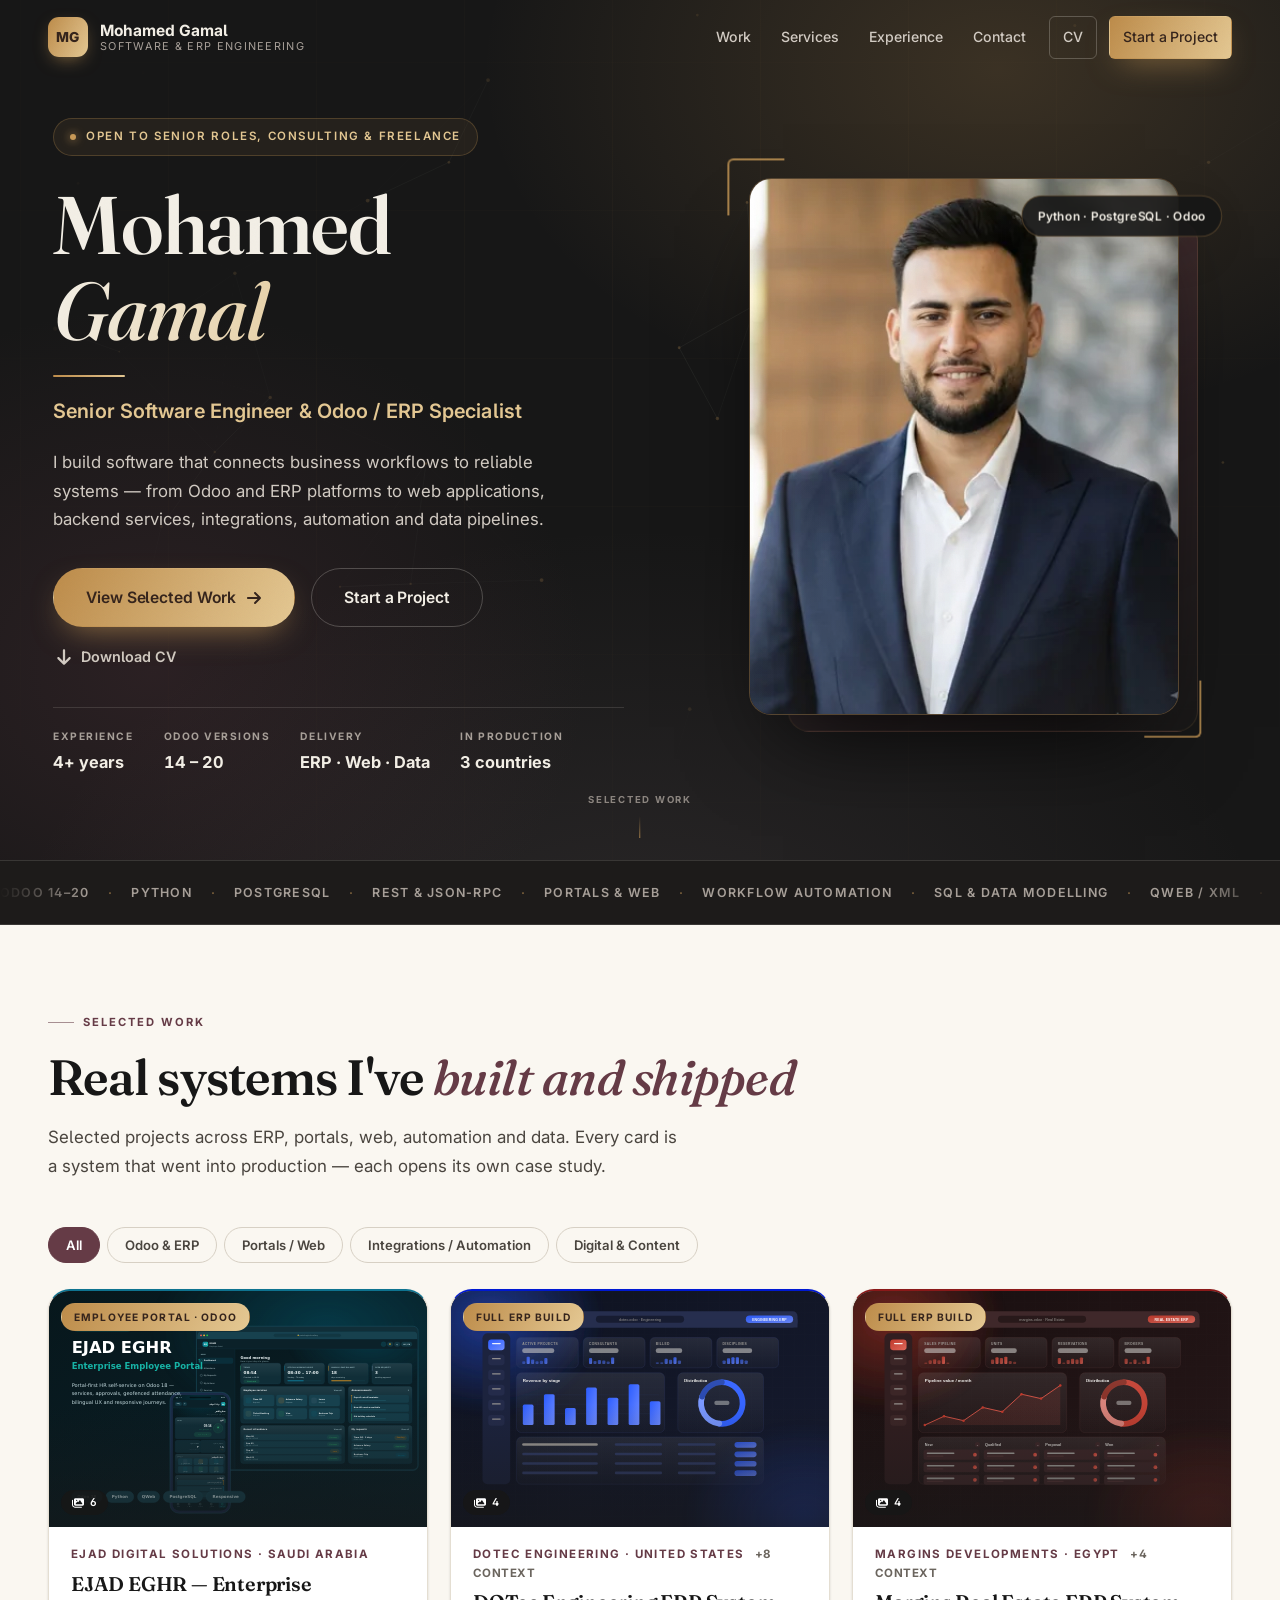
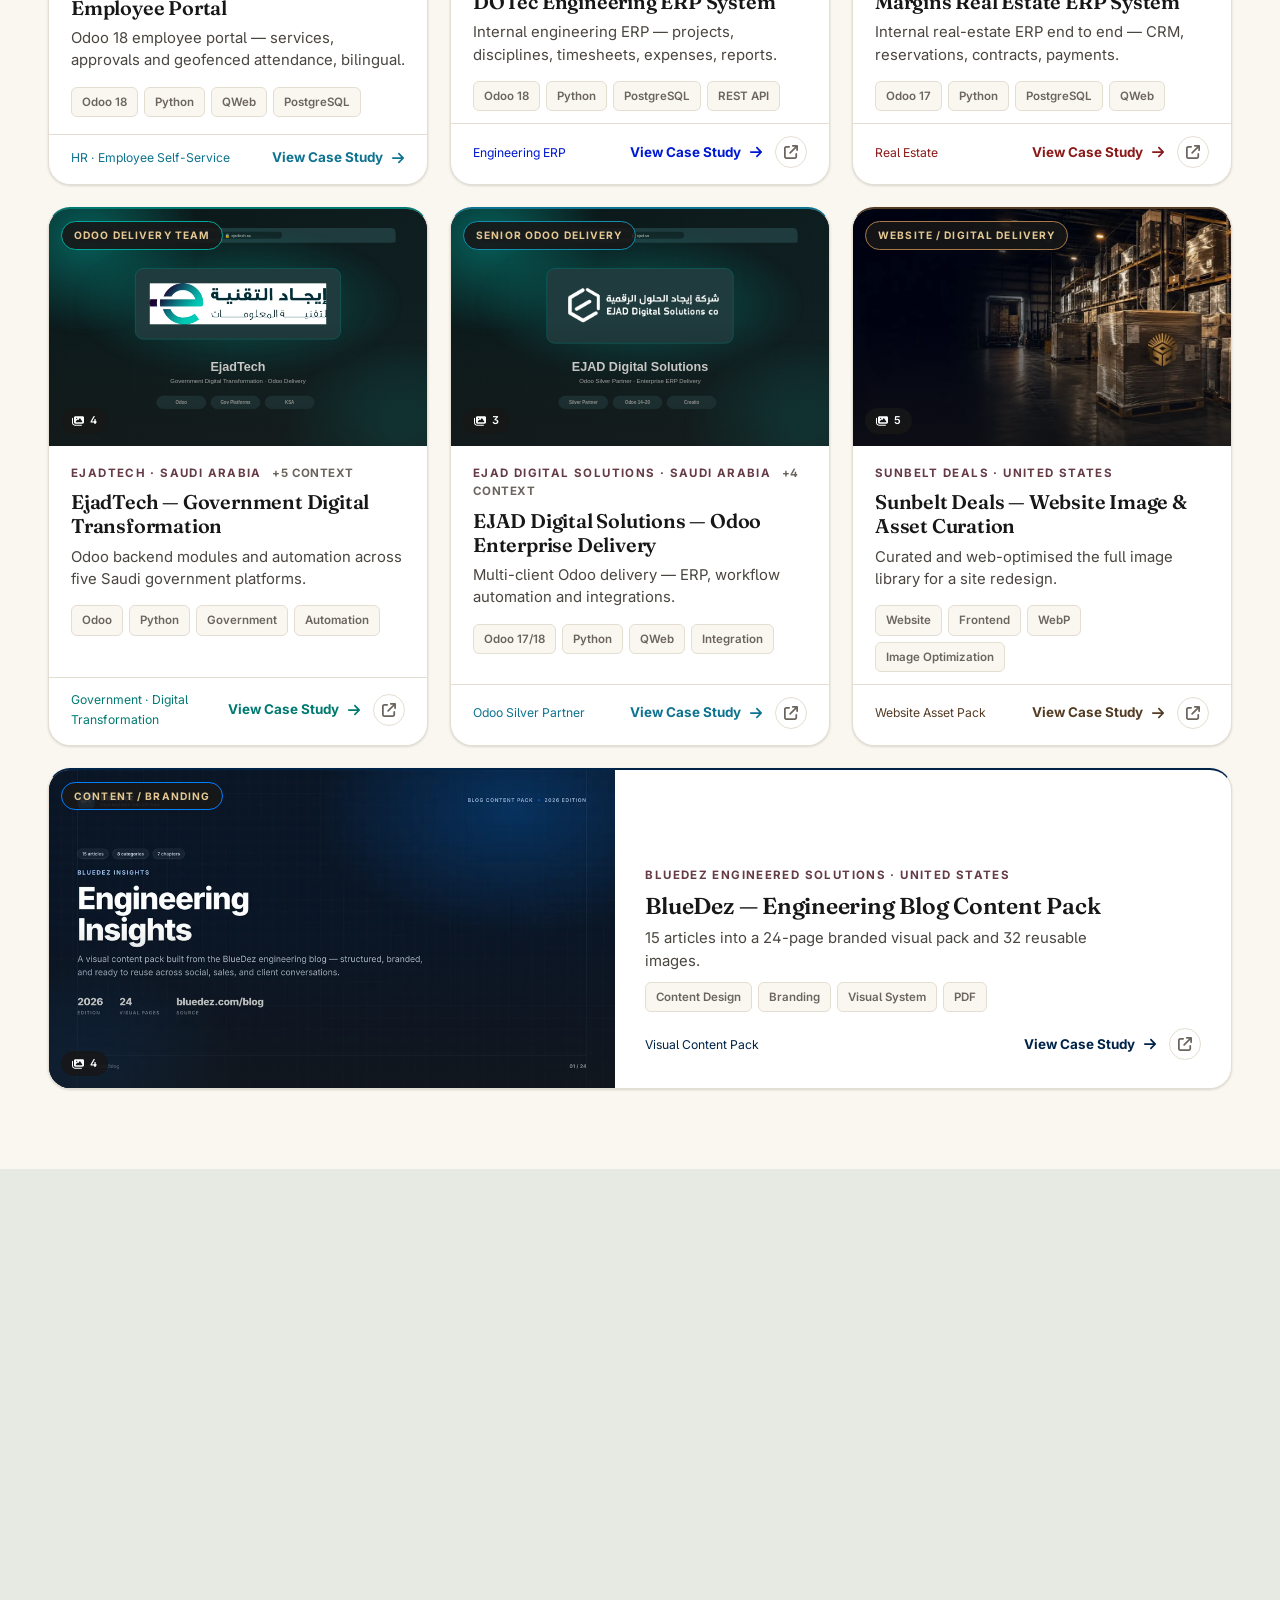
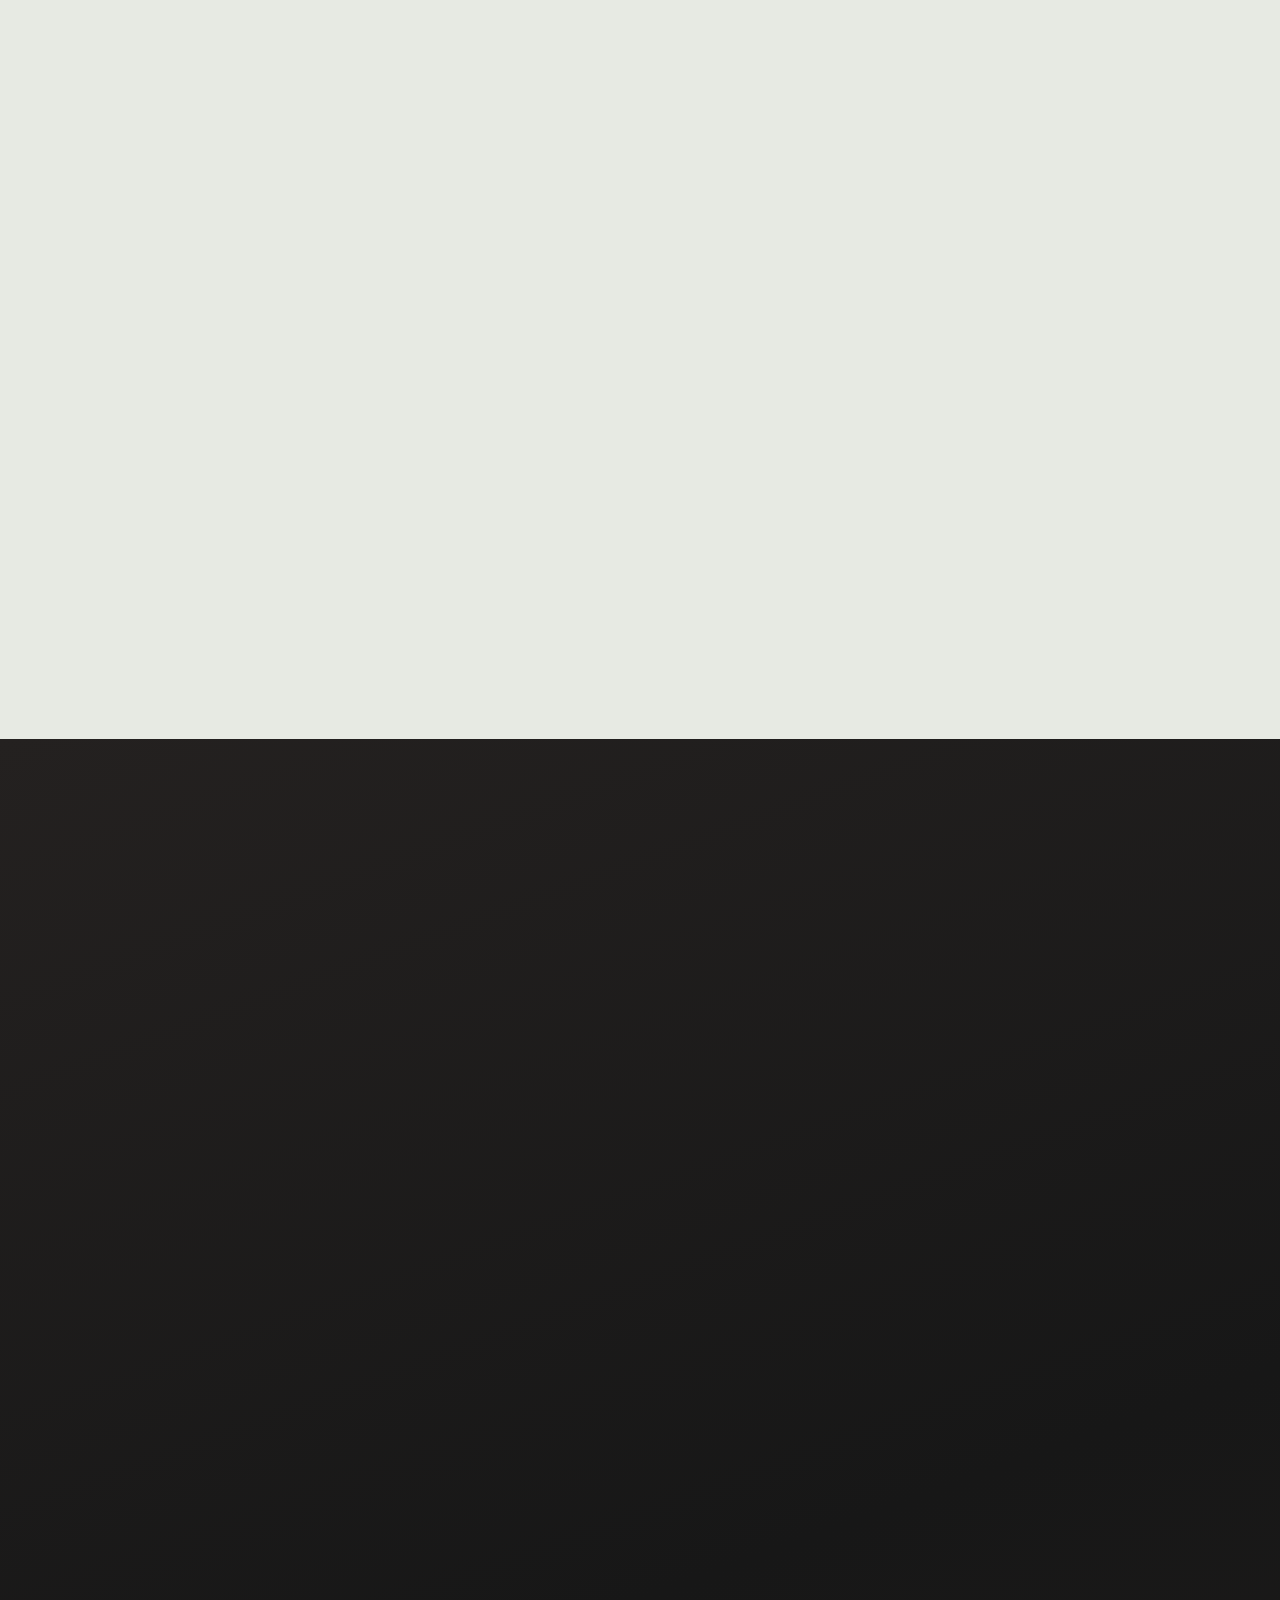
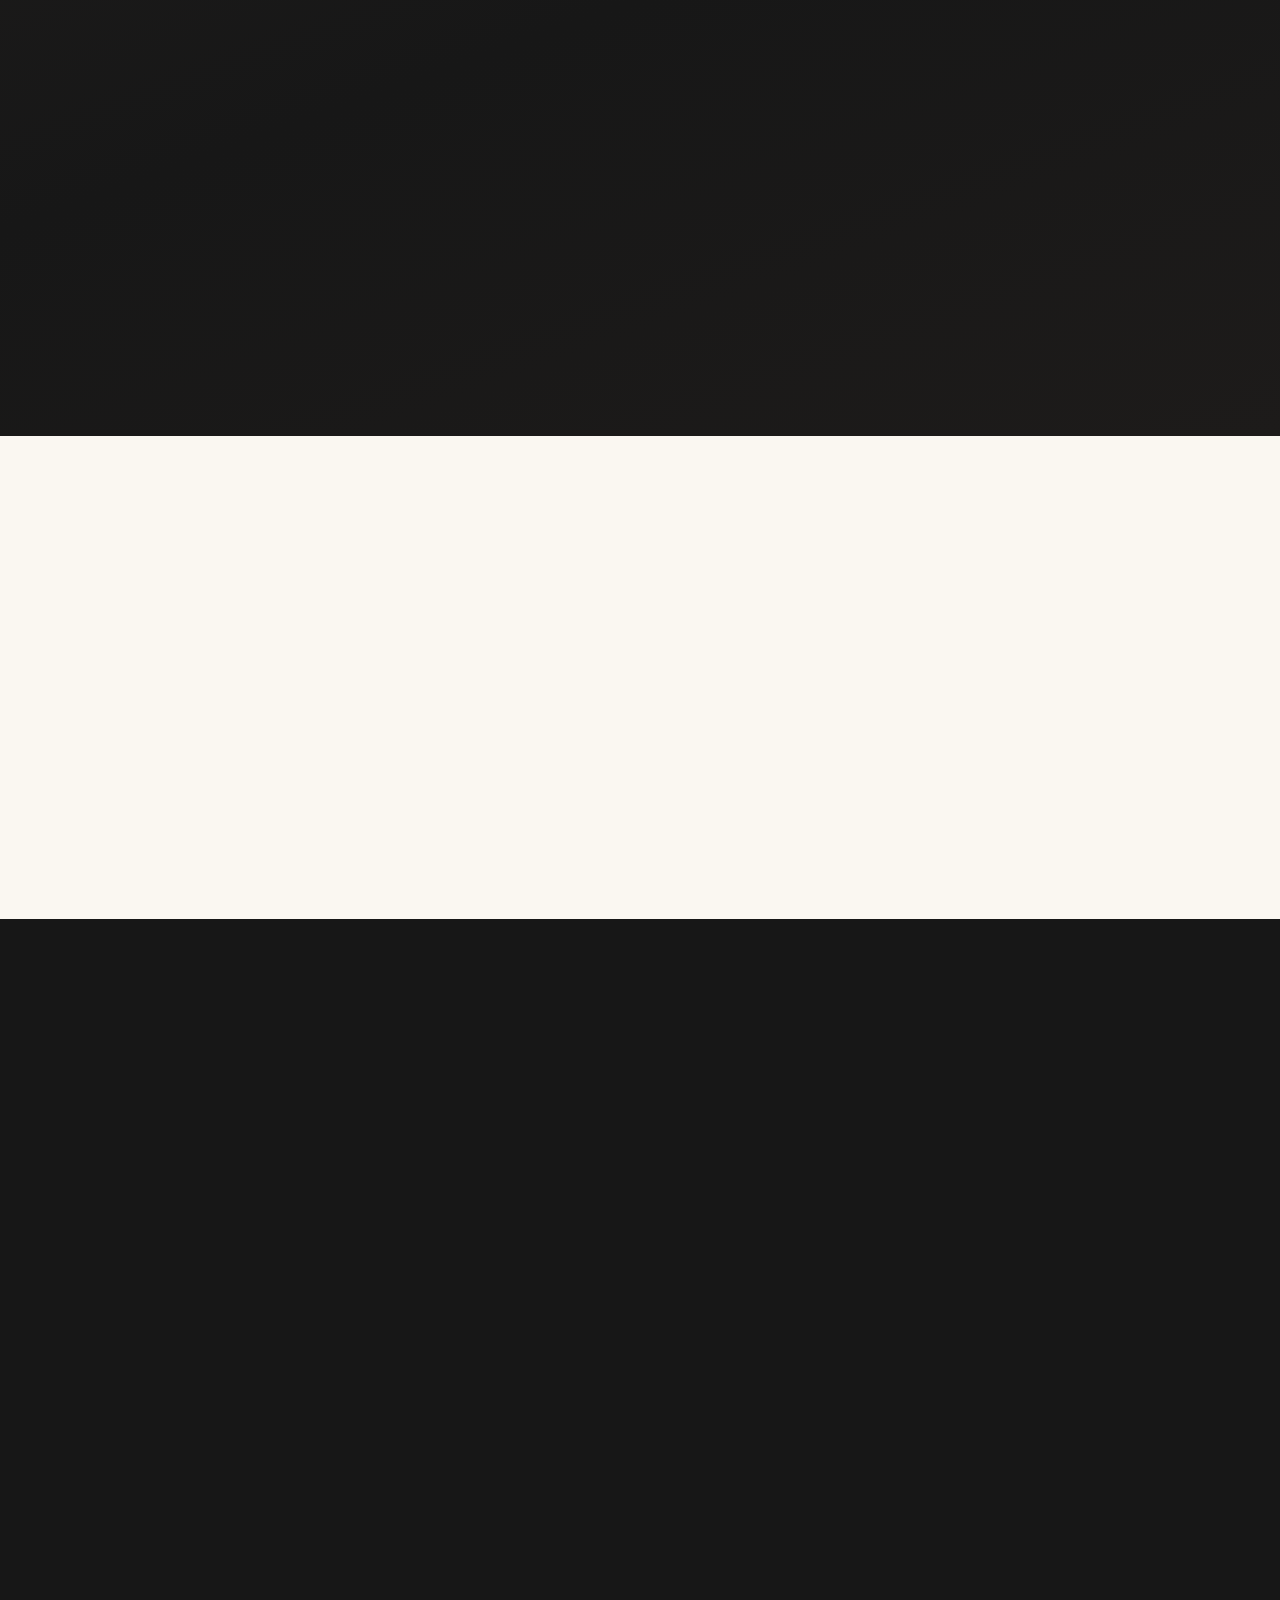
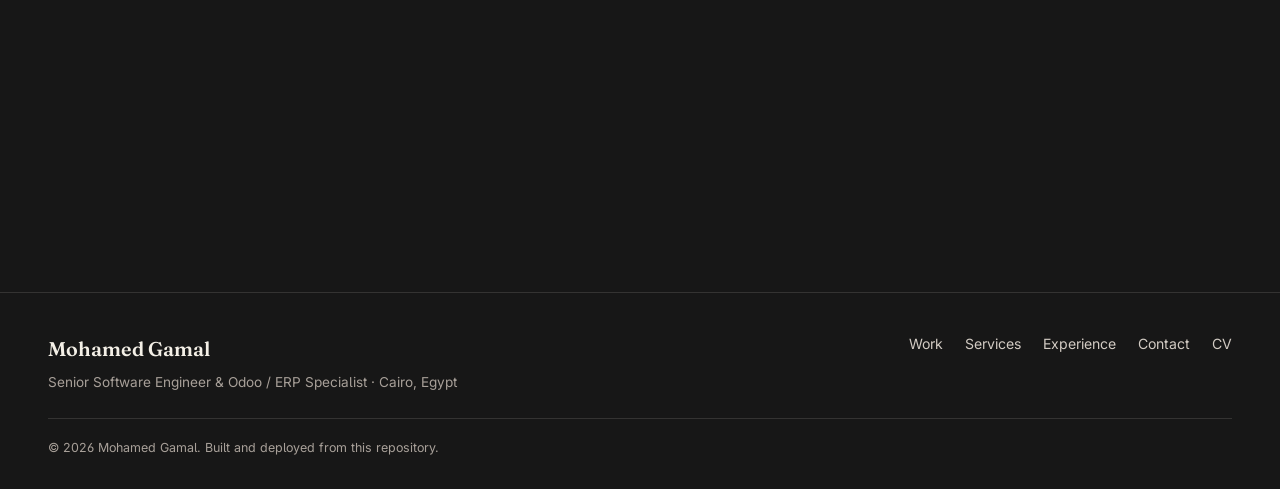
==== commit 6ff99ece: "[IMP] Portfolio: refine icon scale and visual hierarchy The giant icons were a real defect, not a st" ====
--- a/index.html
+++ b/index.html
@@ -36,15 +36,15 @@
   <!-- Stylesheets are linked individually rather than @import-ed from one
        entry point: @import serialises each fetch behind the parse of the file
        that requested it, so the whole set used to download one at a time. -->
-  <link rel="stylesheet" href="assets/css/variables.css" />
-  <link rel="stylesheet" href="assets/css/motion.css" />
-  <link rel="stylesheet" href="assets/css/base.css" />
-  <link rel="stylesheet" href="assets/css/layout.css" />
-  <link rel="stylesheet" href="assets/css/components.css" />
-  <link rel="stylesheet" href="assets/css/sections.css" />
-  <link rel="stylesheet" href="assets/css/responsive.css" />
-  <link rel="stylesheet" href="assets/css/futuristic.css" />
-  <link rel="stylesheet" href="assets/css/project-showcase.css" />
+  <link rel="stylesheet" href="assets/css/variables.css?v=5cd8193e" />
+  <link rel="stylesheet" href="assets/css/motion.css?v=5cd8193e" />
+  <link rel="stylesheet" href="assets/css/base.css?v=5cd8193e" />
+  <link rel="stylesheet" href="assets/css/layout.css?v=5cd8193e" />
+  <link rel="stylesheet" href="assets/css/components.css?v=5cd8193e" />
+  <link rel="stylesheet" href="assets/css/sections.css?v=5cd8193e" />
+  <link rel="stylesheet" href="assets/css/responsive.css?v=5cd8193e" />
+  <link rel="stylesheet" href="assets/css/futuristic.css?v=5cd8193e" />
+  <link rel="stylesheet" href="assets/css/project-showcase.css?v=5cd8193e" />
 
   <noscript><style>
     .fade-up, .reveal, .reveal-left, .reveal-scale, .cs-reveal, .kin, .kin-word
@@ -174,11 +174,11 @@
 
         <div class="hero-actions kin" style="--kin:5">
           <a href="#work" class="btn btn-primary btn-lg">
-            View Selected Work <svg class="ic" aria-hidden="true"><use href="#i-arrow-right"/></svg>
+            View Selected Work <svg class="ic ic-btn" width="16" height="16" aria-hidden="true"><use href="#i-arrow-right"/></svg>
           </a>
           <a href="#contact" class="btn btn-outline-warm btn-lg">Start a Project</a>
           <a href="0_Mohamed_Gamal_CV.pdf" download class="link-quiet">
-            <svg class="ic" aria-hidden="true"><use href="#i-arrow-down"/></svg> Download CV
+            <svg class="ic ic-social" width="18" height="18" aria-hidden="true"><use href="#i-arrow-down"/></svg> Download CV
           </a>
         </div>
 
@@ -305,12 +305,10 @@
         <span class="build-n">01</span>
         <h3>Odoo &amp; ERP Engineering</h3>
         <p>Full internal systems from requirements to go-live — data model, custom modules,
-          ORM and inheritance, accounting / HR / CRM customisation, QWeb reports, access rules
-          and the training that makes it stick.</p>
+          access rules, reports and the training that makes it stick.</p>
         <div class="build-tags">
           <span class="skill-tag">Custom modules</span><span class="skill-tag">Models &amp; ORM</span>
-          <span class="skill-tag">Inheritance</span><span class="skill-tag">Security &amp; record rules</span>
-          <span class="skill-tag">QWeb reports</span><span class="skill-tag">Computed fields</span>
+          <span class="skill-tag">Record rules</span><span class="skill-tag">QWeb reports</span>
         </div>
         <p class="build-out"><b>You get</b> a running ERP your team owns, not a prototype.</p>
       </li>
@@ -318,11 +316,10 @@
       <li class="build-item fade-up">
         <span class="build-n">02</span>
         <h3>Web Applications &amp; Portals</h3>
-        <p>Employee and customer portals, and responsive web front ends, so the people using
-          the system never have to learn the back office — bilingual and accessible by default.</p>
+        <p>Portals and responsive front ends, so the people using the system never have to
+          learn the back office — bilingual and accessible by default.</p>
         <div class="build-tags">
-          <span class="skill-tag">Portal controllers</span><span class="skill-tag">QWeb templates</span>
-          <span class="skill-tag">JavaScript</span><span class="skill-tag">SCSS / CSS</span>
+          <span class="skill-tag">Portal controllers</span><span class="skill-tag">JavaScript</span>
           <span class="skill-tag">Arabic RTL</span><span class="skill-tag">Accessibility</span>
         </div>
         <p class="build-out"><b>You get</b> adoption, because it is built for the person raising the request.</p>
@@ -331,12 +328,11 @@
       <li class="build-item fade-up">
         <span class="build-n">03</span>
         <h3>Backend Systems &amp; APIs</h3>
-        <p>Python business logic, REST and JSON-RPC services, PostgreSQL schema and query work,
-          authentication and permission models.</p>
+        <p>Python business logic, REST and JSON-RPC services, PostgreSQL schema and query
+          work, authentication and permission models.</p>
         <div class="build-tags">
           <span class="skill-tag">Python</span><span class="skill-tag">PostgreSQL</span>
-          <span class="skill-tag">REST API</span><span class="skill-tag">JSON-RPC</span>
-          <span class="skill-tag">SQL &amp; indexing</span><span class="skill-tag">RBAC</span>
+          <span class="skill-tag">REST API</span><span class="skill-tag">RBAC</span>
         </div>
         <p class="build-out"><b>You get</b> services that behave under real traffic, not just in a demo.</p>
       </li>
@@ -344,13 +340,11 @@
       <li class="build-item fade-up">
         <span class="build-n">04</span>
         <h3>Integrations &amp; Automation</h3>
-        <p>System-to-system integration with the error handling and retry behaviour production
-          demands — approval chains, scheduled actions and server-side rules that encode how the
-          business actually works, using inheritance rather than core patches.</p>
+        <p>Approval chains, scheduled actions and system-to-system integration — with the
+          error handling and retry behaviour production actually demands.</p>
         <div class="build-tags">
           <span class="skill-tag">External APIs</span><span class="skill-tag">Scheduled actions</span>
-          <span class="skill-tag">Server actions</span><span class="skill-tag">Workflow automation</span>
-          <span class="skill-tag">Data migration</span>
+          <span class="skill-tag">Workflow automation</span><span class="skill-tag">Data migration</span>
         </div>
         <p class="build-out"><b>You get</b> one source of truth instead of three spreadsheets.</p>
       </li>
@@ -358,12 +352,11 @@
       <li class="build-item fade-up">
         <span class="build-n">05</span>
         <h3>Data Engineering</h3>
-        <p>Python and SQL pipelines, analytical data modelling and reporting layers — plus the
-          computer-vision and analytics background that came before the ERP work.</p>
+        <p>Python and SQL pipelines, analytical modelling and reporting layers — plus the
+          computer-vision work that came before the ERP years.</p>
         <div class="build-tags">
           <span class="skill-tag">Python</span><span class="skill-tag">SQL</span>
-          <span class="skill-tag">ETL / ELT</span><span class="skill-tag">Analytical modelling</span>
-          <span class="skill-tag">Dashboards</span><span class="skill-tag">Computer vision</span>
+          <span class="skill-tag">ETL / ELT</span><span class="skill-tag">Computer vision</span>
         </div>
         <p class="build-out"><b>You get</b> reporting people trust enough to make decisions on.</p>
       </li>
@@ -371,12 +364,11 @@
       <li class="build-item fade-up">
         <span class="build-n">06</span>
         <h3>Deployment, Performance &amp; Consulting</h3>
-        <p>Requirements and gap analysis when the brief is still fuzzy; profiling, debugging,
-          Linux deployment and CI/CD when it is not — then UAT, documentation and training.</p>
+        <p>Requirements and gap analysis when the brief is fuzzy; profiling, deployment and
+          CI/CD when it is not — then UAT, documentation and training.</p>
         <div class="build-tags">
           <span class="skill-tag">Profiling</span><span class="skill-tag">Linux deployment</span>
-          <span class="skill-tag">GitLab CI/CD</span><span class="skill-tag">Playwright</span>
-          <span class="skill-tag">UAT &amp; training</span><span class="skill-tag">BRD / FRD</span>
+          <span class="skill-tag">GitLab CI/CD</span><span class="skill-tag">UAT &amp; training</span>
         </div>
         <p class="build-out"><b>You get</b> a team that can run the system without me.</p>
       </li>
@@ -384,7 +376,7 @@
 
     <div class="sec-cta">
       <a href="#contact" class="btn btn-primary btn-lg">
-        Start a Project <svg class="ic" aria-hidden="true"><use href="#i-arrow-right"/></svg>
+        Start a Project <svg class="ic ic-btn" width="16" height="16" aria-hidden="true"><use href="#i-arrow-right"/></svg>
       </a>
       <a href="#work" class="link-quiet">See these in the work above</a>
     </div>
@@ -406,19 +398,18 @@
           are: not “can this be built”, but “what should it do, and will anyone use it”.
         </p>
         <p class="xd-note">
-          Four years across three countries — Odoo partners and in-house teams in Saudi Arabia,
-          Egypt and the United States — covering full ERP builds, portals, government platform
-          delivery, and the data work that came before it.
+          Four years across three countries, with Odoo partners and in-house teams — full ERP
+          builds, portals, government platform delivery, and the data work that came before.
         </p>
         <div class="xd-actions">
           <a href="0_Mohamed_Gamal_CV.pdf" download class="btn btn-outline-warm">
-            <svg class="ic" aria-hidden="true"><use href="#i-arrow-down"/></svg> Download CV
+            <svg class="ic ic-btn" width="16" height="16" aria-hidden="true"><use href="#i-arrow-down"/></svg> Download CV
           </a>
           <a href="https://www.linkedin.com/in/mohamedgamal37l30" target="_blank" rel="noopener" class="link-quiet">
-            <svg class="ic" aria-hidden="true"><use href="#i-linkedin-in"/></svg> LinkedIn
+            <svg class="ic ic-social" width="18" height="18" aria-hidden="true"><use href="#i-linkedin-in"/></svg> LinkedIn
           </a>
           <a href="https://github.com/mohamedgamal-attia" target="_blank" rel="noopener" class="link-quiet">
-            <svg class="ic" aria-hidden="true"><use href="#i-github"/></svg> GitHub
+            <svg class="ic ic-social" width="18" height="18" aria-hidden="true"><use href="#i-github"/></svg> GitHub
           </a>
         </div>
       </div>
@@ -443,72 +434,65 @@
         <span class="xdt-date">Apr 2026 – Present</span>
         <h4>Senior Odoo Developer</h4>
         <p class="xdt-co">EJAD Digital Solutions · Saudi Arabia · Odoo Silver Partner</p>
-        <p>Backend Odoo Enterprise solutions across concurrent projects — scalable modules,
-          workflow automation and ORM performance tuning in Agile / GitLab CI/CD teams.</p>
+        <p>Backend Odoo Enterprise across concurrent projects — modules, automation and ORM
+          performance tuning.</p>
         <div class="xdt-tags"><span>Odoo Enterprise</span><span>Automation</span><span>CI/CD</span></div>
       </li>
       <li class="xdt-item">
         <span class="xdt-date">Nov 2025 – Present</span>
         <h4>Odoo Developer (Remote)</h4>
         <p class="xdt-co">DOTec Professional Corp. · United States</p>
-        <p>Odoo customisations, backend enhancements and a full internal engineering ERP for
-          US-based clients with complex requirements.</p>
+        <p>Built the internal engineering ERP end to end for US-based clients.</p>
         <div class="xdt-tags"><span>Engineering ERP</span><span>Full build</span><span>Python</span></div>
       </li>
       <li class="xdt-item">
         <span class="xdt-date">Oct 2025 – Jan 2026</span>
         <h4>Odoo Techno-Functional</h4>
         <p class="xdt-co">Margins Developments · Cairo, Egypt</p>
-        <p>Gathered requirements and customised CRM, Sales &amp; Accounting workflows; built
-          automated reports and trained end users on the real-estate ERP.</p>
+        <p>Customised CRM, sales and accounting workflows; built reports and trained users.</p>
         <div class="xdt-tags"><span>Real-estate ERP</span><span>CRM</span><span>Training</span></div>
       </li>
       <li class="xdt-item">
         <span class="xdt-date">Aug 2025 – Dec 2025</span>
         <h4>AI Software Engineer</h4>
         <p class="xdt-co">Computing Gate IT · Saudi Arabia · Part-time</p>
-        <p>Designed ML / DL models for enterprise apps and integrated AI components into
-          backend ERP systems for intelligent automation.</p>
+        <p>Integrated ML components into backend ERP systems for automation.</p>
         <div class="xdt-tags"><span>ML / DL</span><span>AI in ERP</span></div>
       </li>
       <li class="xdt-item">
         <span class="xdt-date">Sep 2024 – Mar 2026</span>
         <h4>Odoo Developer (Enterprise)</h4>
         <p class="xdt-co">EjadTech · Egypt / Saudi Arabia</p>
-        <p>End-to-end backend delivery on government digital platforms (MEWA, Ministry of
-          Media, Najran) — custom modules, REST integrations, PostgreSQL optimisation, plus
-          structured Odoo training for client teams.</p>
+        <p>Backend delivery on five government platforms — modules, REST integrations and
+          client training.</p>
         <div class="xdt-tags"><span>Government</span><span>REST API</span><span>Training</span></div>
       </li>
       <li class="xdt-item">
         <span class="xdt-date">Mar 2024 – Sep 2024</span>
         <h4>Data Scientist</h4>
         <p class="xdt-co">DEPI · Digital Egypt Pioneers · Cairo, Egypt</p>
-        <p>Built computer-vision models using YOLO and optimised object-detection speed and
-          overall performance.</p>
+        <p>Built YOLO computer-vision models and tuned detection performance.</p>
         <div class="xdt-tags"><span>Computer vision</span><span>YOLO</span><span>Python</span></div>
       </li>
       <li class="xdt-item">
         <span class="xdt-date">Jun 2023 – Aug 2024</span>
         <h4>Data Scientist</h4>
         <p class="xdt-co">ExploreAI Academy · Remote</p>
-        <p>Delivered end-to-end data-science projects and communicated actionable insights to
-          support strategic decisions.</p>
+        <p>Delivered end-to-end data-science projects and the insights behind them.</p>
         <div class="xdt-tags"><span>Data science</span><span>SQL</span></div>
       </li>
       <li class="xdt-item">
         <span class="xdt-date">2024</span>
         <h4>Data Analyst</h4>
         <p class="xdt-co">CognoRise InfoTech · Cairo, Egypt</p>
-        <p>Cleaned and analysed large datasets and built interactive dashboards to support
-          decision-making.</p>
+        <p>Cleaned large datasets and built the dashboards teams decided on.</p>
         <div class="xdt-tags"><span>Dashboards</span><span>SQL</span></div>
       </li>
     </ol>
 
     <div class="sec-cta">
       <a href="#contact" class="btn btn-primary">
-        Start a Project <svg class="ic" aria-hidden="true"><use href="#i-arrow-right"/></svg>
+        Start a Project <svg class="ic ic-btn" width="16" height="16" aria-hidden="true"><use href="#i-arrow-right"/></svg>
       </a>
     </div>
   </div>
@@ -562,8 +546,8 @@
       <p class="eyebrow">Start a project</p>
       <h2>Got something that needs <em>building properly</em>?</h2>
       <p class="sec-lead">
-        Tell me what the business needs to happen and I will tell you, honestly, what it takes
-        to build it. I usually reply within a day.
+        Tell me what the business needs to happen and I'll tell you what it takes. I usually
+        reply within a day.
       </p>
       <ul class="avail-list">
         <li>Odoo / ERP</li>
@@ -575,10 +559,10 @@
       </ul>
       <div class="contact-actions">
         <a href="https://wa.me/201102672347" target="_blank" rel="noopener" class="btn btn-primary btn-lg" data-wa-link>
-          Start a Project <svg class="ic" aria-hidden="true"><use href="#i-arrow-right"/></svg>
+          Start a Project <svg class="ic ic-btn" width="16" height="16" aria-hidden="true"><use href="#i-arrow-right"/></svg>
         </a>
         <a href="mailto:mohammedgamal37l30@gmail.com" class="btn btn-outline-warm btn-lg">
-          <svg class="ic" aria-hidden="true"><use href="#i-envelope"/></svg> Email me
+          <svg class="ic ic-btn" width="16" height="16" aria-hidden="true"><use href="#i-envelope"/></svg> Email me
         </a>
       </div>
     </div>
@@ -586,44 +570,44 @@
     <ul class="contact-rows">
       <li>
         <a href="https://wa.me/201102672347" target="_blank" rel="noopener" data-wa-link>
-          <span class="cr-k"><svg class="ic" aria-hidden="true"><use href="#i-whatsapp"/></svg> WhatsApp</span>
+          <span class="cr-k"><svg class="ic ic-row" width="20" height="20" aria-hidden="true"><use href="#i-whatsapp"/></svg> WhatsApp</span>
           <span class="cr-v">Fastest reply — send the brief</span>
-          <span class="cr-go" aria-hidden="true"><svg class="ic"><use href="#i-arrow-right"/></svg></span>
+          <span class="cr-go" aria-hidden="true"><svg class="ic ic-arrow" width="14" height="14" aria-hidden="true"><use href="#i-arrow-right"/></svg></span>
         </a>
       </li>
       <li>
         <a href="mailto:mohammedgamal37l30@gmail.com">
-          <span class="cr-k"><svg class="ic" aria-hidden="true"><use href="#i-envelope"/></svg> Email</span>
+          <span class="cr-k"><svg class="ic ic-row" width="20" height="20" aria-hidden="true"><use href="#i-envelope"/></svg> Email</span>
           <span class="cr-v">mohammedgamal37l30@gmail.com</span>
-          <span class="cr-go" aria-hidden="true"><svg class="ic"><use href="#i-arrow-right"/></svg></span>
+          <span class="cr-go" aria-hidden="true"><svg class="ic ic-arrow" width="14" height="14" aria-hidden="true"><use href="#i-arrow-right"/></svg></span>
         </a>
       </li>
       <li>
         <a href="https://www.linkedin.com/in/mohamedgamal37l30" target="_blank" rel="noopener">
-          <span class="cr-k"><svg class="ic" aria-hidden="true"><use href="#i-linkedin-in"/></svg> LinkedIn</span>
+          <span class="cr-k"><svg class="ic ic-row" width="20" height="20" aria-hidden="true"><use href="#i-linkedin-in"/></svg> LinkedIn</span>
           <span class="cr-v">Full career timeline</span>
-          <span class="cr-go" aria-hidden="true"><svg class="ic"><use href="#i-arrow-right"/></svg></span>
+          <span class="cr-go" aria-hidden="true"><svg class="ic ic-arrow" width="14" height="14" aria-hidden="true"><use href="#i-arrow-right"/></svg></span>
         </a>
       </li>
       <li>
         <a href="https://github.com/mohamedgamal-attia" target="_blank" rel="noopener">
-          <span class="cr-k"><svg class="ic" aria-hidden="true"><use href="#i-github"/></svg> GitHub</span>
+          <span class="cr-k"><svg class="ic ic-row" width="20" height="20" aria-hidden="true"><use href="#i-github"/></svg> GitHub</span>
           <span class="cr-v">Code, including this site</span>
-          <span class="cr-go" aria-hidden="true"><svg class="ic"><use href="#i-arrow-right"/></svg></span>
+          <span class="cr-go" aria-hidden="true"><svg class="ic ic-arrow" width="14" height="14" aria-hidden="true"><use href="#i-arrow-right"/></svg></span>
         </a>
       </li>
       <li>
         <a href="tel:+201102672347">
-          <span class="cr-k"><svg class="ic" aria-hidden="true"><use href="#i-phone"/></svg> Call</span>
+          <span class="cr-k"><svg class="ic ic-row" width="20" height="20" aria-hidden="true"><use href="#i-phone"/></svg> Call</span>
           <span class="cr-v">+20 110 267 2347 · Cairo (GMT+2)</span>
-          <span class="cr-go" aria-hidden="true"><svg class="ic"><use href="#i-arrow-right"/></svg></span>
+          <span class="cr-go" aria-hidden="true"><svg class="ic ic-arrow" width="14" height="14" aria-hidden="true"><use href="#i-arrow-right"/></svg></span>
         </a>
       </li>
       <li>
         <a href="0_Mohamed_Gamal_CV.pdf" download>
-          <span class="cr-k"><svg class="ic" aria-hidden="true"><use href="#i-file-arrow-down"/></svg> CV</span>
+          <span class="cr-k"><svg class="ic ic-row" width="20" height="20" aria-hidden="true"><use href="#i-file-arrow-down"/></svg> CV</span>
           <span class="cr-v">Experience, skills and education (PDF)</span>
-          <span class="cr-go" aria-hidden="true"><svg class="ic"><use href="#i-arrow-down"/></svg></span>
+          <span class="cr-go" aria-hidden="true"><svg class="ic ic-arrow" width="14" height="14" aria-hidden="true"><use href="#i-arrow-down"/></svg></span>
         </a>
       </li>
     </ul>
@@ -652,7 +636,7 @@
   </div>
 </footer>
 
-<button id="back-top" aria-label="Back to top"><svg class="ic" aria-hidden="true"><use href="#i-chevron-up"/></svg></button>
+<button id="back-top" aria-label="Back to top"><svg class="ic ic-md" width="16" height="16" aria-hidden="true"><use href="#i-chevron-up"/></svg></button>
 
 <!-- ════════════════════════ PROJECT DETAIL MODAL ════════════════════════ -->
 <div class="modal-overlay" id="modal-overlay" role="dialog" aria-modal="true" aria-label="Project case study">
@@ -666,7 +650,7 @@
         <span class="modal-type-badge" id="m-type"></span>
       </div>
       <button class="modal-close" id="modal-close" aria-label="Close modal">
-        <svg class="ic" aria-hidden="true"><use href="#i-xmark"/></svg>
+        <svg class="ic ic-md" width="16" height="16" aria-hidden="true"><use href="#i-xmark"/></svg>
       </button>
     </div>
 
@@ -688,8 +672,8 @@
         <div class="modal-gallery">
           <div class="modal-gallery-main">
             <img id="m-gallery-img" alt="" />
-            <button class="gallery-nav gallery-prev" id="m-gallery-prev" aria-label="Previous image"><svg class="ic" aria-hidden="true"><use href="#i-chevron-left"/></svg></button>
-            <button class="gallery-nav gallery-next" id="m-gallery-next" aria-label="Next image"><svg class="ic" aria-hidden="true"><use href="#i-chevron-right"/></svg></button>
+            <button class="gallery-nav gallery-prev" id="m-gallery-prev" aria-label="Previous image"><svg class="ic ic-md" width="16" height="16" aria-hidden="true"><use href="#i-chevron-left"/></svg></button>
+            <button class="gallery-nav gallery-next" id="m-gallery-next" aria-label="Next image"><svg class="ic ic-md" width="16" height="16" aria-hidden="true"><use href="#i-chevron-right"/></svg></button>
             <span class="gallery-count" id="m-gallery-count"></span>
           </div>
           <div class="modal-thumbs" id="m-gallery-thumbs"></div>
@@ -710,7 +694,7 @@
         <div class="modal-section"><h4>Technologies</h4><div class="modal-tags" id="m-tags"></div></div>
         <div class="modal-source-link" id="m-source-link" style="display:none">
           <a href="#" target="_blank" rel="noopener" id="m-source-anchor">
-            <svg class="ic" aria-hidden="true"><use href="#i-arrow-up-right-from-square"/></svg>
+            <svg class="ic ic-md" width="16" height="16" aria-hidden="true"><use href="#i-arrow-up-right-from-square"/></svg>
             <span id="m-source-label">View Official Source</span>
           </a>
         </div>
@@ -721,15 +705,15 @@
 
 
 <!-- ════════════════════════════ SCRIPTS ════════════════════════════ -->
-<script src="assets/js/config.js" defer></script>
-<script src="assets/js/animations.js" defer></script>
-<script src="assets/js/effects.js" defer></script>
-<script src="assets/js/hero.js" defer></script>
-<script src="assets/js/tilt.js" defer></script>
-<script src="assets/js/modals.js" defer></script>
-<script src="assets/js/filters.js" defer></script>
-<script src="assets/js/data-loader.js" defer></script>
-<script src="assets/js/main.js" defer></script>
+<script src="assets/js/config.js?v=5cd8193e" defer></script>
+<script src="assets/js/animations.js?v=5cd8193e" defer></script>
+<script src="assets/js/effects.js?v=5cd8193e" defer></script>
+<script src="assets/js/hero.js?v=5cd8193e" defer></script>
+<script src="assets/js/tilt.js?v=5cd8193e" defer></script>
+<script src="assets/js/modals.js?v=5cd8193e" defer></script>
+<script src="assets/js/filters.js?v=5cd8193e" defer></script>
+<script src="assets/js/data-loader.js?v=5cd8193e" defer></script>
+<script src="assets/js/main.js?v=5cd8193e" defer></script>
 
 </body>
 </html>
--- a/assets/css/variables.css
+++ b/assets/css/variables.css
@@ -113,6 +113,22 @@
   --glass-bg:     rgba(243, 239, 230, .045);
   --glass-bg-2:   rgba(243, 239, 230, .085);
   --glass-border: rgba(243, 239, 230, .13);
+
+  /* ── Icon scale ────────────────────────────────────────
+     Icons are sized by TOKEN, never by inheriting 1em from the
+     text around them: a 1em icon inside a large button or
+     heading silently becomes huge. Every icon in the markup
+     also carries explicit width/height attributes matching its
+     tier, so the size survives a stale or missing stylesheet —
+     an unsized <svg> falls back to 300x150, which is exactly
+     how this broke before.                                     */
+  --icon-xs:      12px;   /* metadata, inline hints            */
+  --icon-sm:      14px;   /* small directional arrows          */
+  --icon-md:      16px;   /* buttons, nav, controls            */
+  --icon-social:  18px;   /* LinkedIn / GitHub text links      */
+  --icon-row:     20px;   /* contact-row leading icons         */
+  --icon-lg:      24px;
+  --icon-feature: 28px;   /* deliberate feature illustration   */
 
   /* ── Radii — editorial, not pill-everything ────────────  */
   --radius-xs:  6px;
--- a/assets/css/base.css
+++ b/assets/css/base.css
@@ -34,7 +34,10 @@
   text-wrap: balance;
 }
 h1 { font-size: clamp(2.6rem, 7vw, 5.1rem); }
-h2 { font-size: clamp(1.9rem, 4.2vw, 3.15rem); }
+/* §23: 40-56px at desktop. The lower bound drops to 1.72rem (27.5px) because
+   at 1.9rem the display serif wrapped section headings onto three lines in a
+   358px column, which cost ~60px per heading on a phone. */
+h2 { font-size: clamp(1.72rem, 4.2vw, 3.1rem); line-height: 1.12; }
 h2 em, h1 em, .display em {
   font-style: italic;
   font-weight: 500;
--- a/assets/css/layout.css
+++ b/assets/css/layout.css
@@ -4,7 +4,10 @@
 
 .container { max-width: var(--max-width); margin: 0 auto; padding: 0 28px; }
 
-.section-pad { padding: clamp(72px, 9vw, 132px) 0; position: relative; }
+/* 56px on a phone, 96px at desktop. Was clamp(72px, 9vw, 132px), which put
+   260px of padding between every pair of sections — about 1300px of the
+   homepage's height spent on empty space. */
+.section-pad { padding: clamp(56px, 6.2vw, 96px) 0; position: relative; }
 
 /* ── Section surfaces ────────────────────────────────────
    Alternating bone / sage / plum is what gives the page its
@@ -30,7 +33,7 @@
 }
 
 /* ── Section heads ───────────────────────────────────────  */
-.sec-head { max-width: 760px; margin-bottom: clamp(40px, 5vw, 68px); }
+.sec-head { max-width: 760px; margin-bottom: clamp(28px, 3.6vw, 48px); }
 .sec-head-center { margin-left: auto; margin-right: auto; text-align: center; }
 .sec-head-center .eyebrow { justify-content: center; }
 .sec-head h2 { margin-bottom: 18px; }
--- a/assets/css/sections.css
+++ b/assets/css/sections.css
@@ -7,9 +7,12 @@
 /* ═══════════════════ HERO ═══════════════════ */
 #hero {
   position: relative; overflow: hidden;
-  min-height: min(100vh, 940px);
+  /* 840px, not 940px: the hero's content measures ~680px at desktop, so the
+     taller floor was ~230px of air above the fold. The padding below already
+     keeps it from feeling cramped. */
+  min-height: min(100vh, 840px);
   display: flex; align-items: center;
-  padding: 136px 0 96px;
+  padding: 118px 0 84px;
   background: var(--bg-deep);
   color: var(--text-on-dark);
 }
@@ -74,12 +77,12 @@
 }
 .hero-lead { font-size: 1.05rem; color: var(--text-on-dark-2); max-width: 50ch; margin-bottom: 34px; }
 
-.hero-actions { display: flex; flex-wrap: wrap; align-items: center; gap: 14px 18px; margin-bottom: 42px; }
+.hero-actions { display: flex; flex-wrap: wrap; align-items: center; gap: 12px 16px; margin-bottom: 32px; }
 
 .hero-proof {
   display: grid; grid-template-columns: repeat(4, auto); gap: 18px 30px;
   justify-content: start;
-  padding-top: 26px; border-top: 1px solid var(--border-on-dark);
+  padding-top: 20px; border-top: 1px solid var(--border-on-dark);
 }
 .hero-proof dt {
   font-size: .64rem; font-weight: 700; letter-spacing: .15em; text-transform: uppercase;
@@ -141,18 +144,21 @@
   background: rgba(var(--rgb-ink), .90); border: 1px solid rgba(var(--rgb-gold), .3);
   box-shadow: var(--shadow-lg);
 }
+/* A quiet affordance, not a second call to action: small label with a short
+   rule under it. It must not compete with the hero CTA directly above. */
 .hero-cue {
-  position: absolute; left: 50%; bottom: 28px; transform: translateX(-50%);
-  display: inline-flex; flex-direction: column; align-items: center; gap: 10px; z-index: 2;
-  font-size: .62rem; font-weight: 700; letter-spacing: .2em; text-transform: uppercase;
-  color: var(--text-on-dark-3);
-  transition: color var(--motion-base, .18s) var(--ease-standard, ease);
-}
-.hero-cue:hover { color: var(--accent-warm); }
+  position: absolute; left: 50%; bottom: 22px; transform: translateX(-50%);
+  display: inline-flex; flex-direction: column-reverse; align-items: center; gap: 8px; z-index: 2;
+  font-size: .6rem; font-weight: 700; letter-spacing: .18em; text-transform: uppercase;
+  color: var(--text-on-dark-3); opacity: .8;
+  transition: color var(--motion-base, .18s) var(--ease-standard, ease),
+              opacity var(--motion-base, .18s) var(--ease-standard, ease);
+}
+.hero-cue:hover { color: var(--accent-warm); opacity: 1; }
 /* Static rule. The previous version ran an infinite keyframe animating `top`,
    which is a layout property — it forced a reflow every frame, forever, for a
    1 px decoration. */
-.cue-line { width: 1px; height: 46px; background: linear-gradient(var(--accent-primary), transparent); }
+.cue-line { width: 1px; height: 22px; background: linear-gradient(transparent, var(--accent-primary)); }
 
 /* ═══════════════════ MARQUEE ═══════════════════ */
 #stats-bar {
@@ -380,27 +386,6 @@
 #experience .eyebrow { color: var(--accent-primary); }
 #experience h2 em { color: var(--accent-primary); }
 #experience .sec-lead { color: var(--text-on-dark-2); }
-.journey-card {
-  padding: 28px 26px; border-radius: var(--radius-lg);
-  background: rgba(var(--rgb-gold), .04); border: 1px solid var(--border-on-dark);
-  transition: border-color var(--motion-medium, .28s) var(--ease-standard, ease),
-              background var(--motion-medium, .28s) var(--ease-standard, ease);
-}
-.journey-card:hover { border-color: rgba(var(--rgb-gold), .34); background: rgba(var(--rgb-gold), .08); }
-.journey-date {
-  display: inline-block; font-size: .68rem; font-weight: 700; letter-spacing: .13em;
-  text-transform: uppercase; color: var(--accent-primary); margin-bottom: 14px;
-}
-.journey-role { font-family: var(--font-display); font-size: 1.22rem; font-weight: 600; color: var(--text-on-dark); line-height: 1.2; }
-.journey-company { font-size: .86rem; font-weight: 600; color: var(--accent-warm); margin-top: 4px; }
-.journey-country { font-size: .76rem; color: var(--text-on-dark-3); margin: 8px 0 12px; }
-.journey-card p { font-size: .9rem; color: var(--text-on-dark-2); margin-bottom: 14px; }
-.timeline-skills { display: flex; flex-wrap: wrap; gap: 7px; }
-.timeline-skill {
-  font-size: .72rem; font-weight: 600; color: var(--text-on-dark-2);
-  background: rgba(var(--rgb-gold), .07); border: 1px solid var(--border-on-dark);
-  padding: 5px 11px; border-radius: var(--radius-xs);
-}
 
 /* ═══════════════════ CONTACT ═══════════════════ */
 #contact { position: relative; }
@@ -412,35 +397,39 @@
 }
 #contact .container { position: relative; z-index: 1; }
 .contact-lead { max-width: 820px; margin-bottom: 58px; }
-.contact-lead h2 { margin-bottom: 18px; }
+.contact-lead h2 { margin-bottom: 14px; }
 .contact-actions { display: flex; flex-wrap: wrap; gap: 14px; margin-top: 30px; }
 
 .contact-rows { border-top: 1px solid var(--border-on-dark); }
+/* Row target: 56-64px. The leading icon sits in a fixed 36px box so the
+   labels align down the column regardless of glyph width, and the row's
+   height is set by its padding and type — never by the icon. */
 .contact-rows a {
-  display: grid; grid-template-columns: 190px minmax(0, 1fr) 30px; align-items: center; gap: 20px;
-  padding: 22px 8px; border-bottom: 1px solid var(--border-on-dark);
+  display: grid; grid-template-columns: 176px minmax(0, 1fr) 24px;
+  align-items: center; gap: 16px;
+  min-height: 58px; padding: 10px 8px;
+  border-bottom: 1px solid var(--border-on-dark);
   transition: background var(--motion-base, .18s) var(--ease-standard, ease),
               padding-left var(--motion-medium, .28s) var(--ease-emphasis, ease);
 }
-.contact-rows a:hover { background: rgba(var(--rgb-gold), .06); padding-left: 18px; }
+.contact-rows a:hover { background: rgba(var(--rgb-gold), .06); padding-left: 16px; }
 .cr-k {
-  display: inline-flex; align-items: center; gap: 11px;
-  font-size: .95rem; font-weight: 700; color: var(--text-on-dark);
-}
-.cr-k i { color: var(--accent-primary); width: 18px; text-align: center; }
-.cr-v { font-size: .92rem; color: var(--text-on-dark-2); }
-.cr-go { color: var(--accent-primary); text-align: right; transition: transform var(--motion-base, .18s) var(--ease-standard, ease); }
-.contact-rows a:hover .cr-go { transform: translateX(5px); }
+  display: inline-flex; align-items: center; gap: 12px;
+  font-size: .94rem; font-weight: 600; color: var(--text-on-dark);
+}
+.cr-k .ic { color: var(--accent-primary); }
+.cr-v { font-size: .88rem; color: var(--text-on-dark-2); }
+.cr-go { color: var(--accent-primary); display: flex; justify-content: flex-end; }
 
 /* ═══════════════════ FOOTER ═══════════════════ */
-#footer { background: var(--bg-deep); color: var(--text-on-dark-3); padding: 54px 0 40px; border-top: 1px solid var(--border-on-dark); }
+#footer { background: var(--bg-deep); color: var(--text-on-dark-3); padding: 40px 0 30px; border-top: 1px solid var(--border-on-dark); }
 .footer-inner { display: flex; flex-wrap: wrap; gap: 24px; justify-content: space-between; align-items: flex-start; }
 .footer-name { font-family: var(--font-display); font-size: 1.24rem; font-weight: 600; color: var(--text-on-dark); }
 .footer-role { font-size: .85rem; color: var(--text-on-dark-3) !important; margin-top: 4px; }
 .footer-links { display: flex; flex-wrap: wrap; gap: 8px 22px; }
 .footer-links a { font-size: .88rem; color: var(--text-on-dark-2); border-bottom: 1px solid transparent; }
 .footer-links a:hover { color: var(--accent-warm); border-bottom-color: currentColor; }
-.footer-copy { margin-top: 36px; padding-top: 22px; border-top: 1px solid var(--border-on-dark);
+.footer-copy { margin-top: 24px; padding-top: 18px; border-top: 1px solid var(--border-on-dark);
   font-size: .78rem; color: var(--text-on-dark-3) !important; }
 
 
@@ -468,18 +457,45 @@
    ═══════════════════════════════════════════════════════════ */
 
 /* ── Inline sprite icons ──────────────────────────────────
-   Replaces the Font Awesome <i> glyphs. 1em square, inherits
-   colour via currentColor, and never affects line box height. */
+   Sized by TOKEN, not by 1em inheritance. `flex: none` keeps an
+   icon from being stretched by a flex parent, and the explicit
+   width/height ATTRIBUTES in the markup mean the icon is still
+   the right size if this stylesheet never arrives. */
 .ic {
-  width: 1em; height: 1em; flex: none;
-  fill: currentColor; vertical-align: -0.125em;
-}
-.btn .ic, .link-quiet .ic, .cr-k .ic { font-size: .95em; }
+  flex: none;
+  width: var(--icon-md); height: var(--icon-md);
+  fill: currentColor;
+  vertical-align: -0.125em;
+  /* An icon must never set the line height of the row it sits in. */
+  line-height: 0;
+}
+.ic-xs     { width: var(--icon-xs);      height: var(--icon-xs); }
+.ic-sm,
+.ic-arrow  { width: var(--icon-sm);      height: var(--icon-sm); }
+.ic-md,
+.ic-btn    { width: var(--icon-md);      height: var(--icon-md); }
+.ic-social { width: var(--icon-social);  height: var(--icon-social); }
+.ic-row    { width: var(--icon-row);     height: var(--icon-row); }
+.ic-lg     { width: var(--icon-lg);      height: var(--icon-lg); }
+.ic-feature{ width: var(--icon-feature); height: var(--icon-feature); }
+
+/* Directional arrows nudge on hover — 4px, not a scale-up. */
+.btn .ic-btn,
+.project-card-cta .ic-arrow,
+.cr-go .ic-arrow { transition: transform var(--motion-base, .18s) var(--ease-standard, ease); }
+.btn:hover .ic-btn,
+.project-card:hover .project-card-cta .ic-arrow,
+.contact-rows a:hover .cr-go .ic-arrow { transform: translateX(4px); }
+@media (prefers-reduced-motion: reduce) {
+  .btn:hover .ic-btn,
+  .project-card:hover .project-card-cta .ic-arrow,
+  .contact-rows a:hover .cr-go .ic-arrow { transform: none; }
+}
 
 /* ── Section rhythm ──────────────────────────────────────── */
 .section-compact { padding-block: clamp(48px, 6vw, 76px); }
 .sec-cta {
-  margin-top: clamp(34px, 4vw, 52px);
+  margin-top: clamp(26px, 3vw, 38px);
   display: flex; flex-wrap: wrap; align-items: center; gap: 16px 24px;
 }
 .sec-head + .filter-tabs { margin-bottom: 26px; }
@@ -496,8 +512,8 @@
 }
 @media (max-width: 1024px) { .build-grid { grid-template-columns: repeat(2, 1fr); } }
 .build-item {
-  background: var(--surface-2); padding: 26px 24px 24px;
-  display: flex; flex-direction: column; gap: 10px;
+  background: var(--surface-2); padding: 22px 22px 20px;
+  display: flex; flex-direction: column; gap: 8px;
   transition: background var(--motion-base, .18s) var(--ease-standard, ease);
 }
 .build-item:hover { background: var(--surface-1); }
@@ -512,7 +528,7 @@
 .build-item > p { font-size: .92rem; color: var(--text-secondary); margin: 0; }
 .build-tags { display: flex; flex-wrap: wrap; gap: 6px; margin-top: 2px; }
 .build-out {
-  margin-top: auto; padding-top: 12px; font-size: .86rem; color: var(--text-muted);
+  margin-top: auto; padding-top: 10px; font-size: .86rem; color: var(--text-muted);
   border-top: 1px solid var(--border-soft);
 }
 .build-out b { color: var(--accent-deep); font-weight: 700; }
@@ -608,32 +624,32 @@
 }
 
 /* ── 5. HOW I WORK, compact ──────────────────────────────── */
-.flow-compact {
+.flow.flow-compact {
   display: grid; grid-template-columns: repeat(5, 1fr); gap: 0;
   border-top: 1px solid var(--border-strong); counter-reset: flow;
 }
-.flow-compact .flow-step {
+.flow.flow-compact .flow-step {
   padding: 22px 18px 4px; border-right: 1px solid var(--border-soft);
   display: flex; flex-direction: column; gap: 7px;
   position: static;
 }
-.flow-compact .flow-step:last-child { border-right: 0; }
-.flow-compact .flow-step::before,
-.flow-compact .flow-step::after { content: none; }
-.flow-compact .flow-n {
+.flow.flow-compact .flow-step:last-child { border-right: 0; }
+.flow.flow-compact .flow-step::before,
+.flow.flow-compact .flow-step::after { content: none; }
+.flow.flow-compact .flow-n {
   font-family: var(--font-mono); font-size: .7rem; font-weight: 700;
   letter-spacing: .14em; color: var(--accent-deep);
   position: static; margin: 0;
 }
-.flow-compact .flow-step h3 {
+.flow.flow-compact .flow-step h3 {
   font-family: var(--font-display); font-size: 1.04rem; font-weight: 600;
   color: var(--text-primary); margin: 0;
 }
-.flow-compact .flow-step p { font-size: .86rem; color: var(--text-muted); margin: 0; }
+.flow.flow-compact .flow-step p { font-size: .86rem; color: var(--text-muted); margin: 0; }
 
 /* ── 6. CONTACT — availability list ─────────────────────── */
 .avail-list {
-  display: flex; flex-wrap: wrap; gap: 8px; margin: 22px 0 28px; padding: 0; list-style: none;
+  display: flex; flex-wrap: wrap; gap: 7px; margin: 16px 0 22px; padding: 0; list-style: none;
 }
 .avail-list li {
   font-size: .78rem; font-weight: 600; padding: 6px 13px; border-radius: 999px;
@@ -659,16 +675,31 @@
 /* ── Responsive ──────────────────────────────────────────── */
 @media (max-width: 1024px) {
   .xd-top { grid-template-columns: 1fr; }
-  .flow-compact { grid-template-columns: repeat(2, 1fr); }
-  .flow-compact .flow-step { border-bottom: 1px solid var(--border-soft); }
-  .flow-compact .flow-step:nth-child(2n) { border-right: 0; }
+  .flow.flow-compact { grid-template-columns: repeat(2, 1fr); }
+  .flow.flow-compact .flow-step { border-bottom: 1px solid var(--border-soft); }
+  .flow.flow-compact .flow-step:nth-child(2n) { border-right: 0; }
 }
 @media (max-width: 640px) {
   .build-grid { grid-template-columns: 1fr; }
-  .flow-compact { grid-template-columns: 1fr; }
-  .flow-compact .flow-step { border-right: 0; }
-  .companies-row { grid-template-columns: 1fr; }
-  .xd-timeline { grid-auto-columns: minmax(84vw, 1fr); }
-  .xd-facts > div { flex-direction: column; gap: 3px; }
+  /* Tighter on a phone: six capability blocks at desktop padding cost most of
+     a screen each. */
+  .build-item { padding: 20px 18px 18px; gap: 8px; }
+  .build-item > p { font-size: .9rem; }
+  .build-out { padding-top: 10px; }
+
+  /* Five short steps stacked one-per-row is three screens of scrolling for
+     five words each; two columns reads the same and costs a third of it. */
+  .flow.flow-compact { grid-template-columns: repeat(2, 1fr); }
+  .flow.flow-compact .flow-step { padding: 16px 14px 4px; }
+  .flow.flow-compact .flow-step:nth-child(2n) { border-right: 0; }
+  .flow.flow-compact .flow-step:last-child { grid-column: 1 / -1; border-right: 0; }
+
+  .companies-row { grid-template-columns: 1fr 1fr; gap: 10px; }
+  .co-chip { padding: 10px 11px; gap: 10px; flex-direction: column; align-items: flex-start; }
+  .co-plate { width: 64px; height: 34px; }
+
+  .xd-timeline { grid-auto-columns: minmax(82vw, 1fr); }
+  .xd-facts > div { flex-direction: column; gap: 3px; padding: 11px 0; }
   .xd-facts dd { text-align: left; }
-}
+  .avail-list { gap: 6px; margin: 16px 0 22px; }
+}
--- a/assets/css/responsive.css
+++ b/assets/css/responsive.css
@@ -14,7 +14,6 @@
   .hero-visual { order: -1; width: min(360px, 74vw); }
   .hero-copy { text-align: left; }
   .hero-proof { grid-template-columns: repeat(2, auto); gap: 16px 40px; }
-  .hv-flag { left: -22px; width: 190px; }
   .hv-chip { right: -16px; }
 
   .work-feature { grid-template-columns: 1fr; }
@@ -48,15 +47,12 @@
 
 @media (max-width: 760px) {
   .container, .nav-inner { padding: 0 20px; }
-  #hero { padding: 112px 0 76px; min-height: auto; }
+  #hero { padding: 96px 0 56px; min-height: auto; }
   .hero-cue { display: none; }
   .hero-visual { width: min(300px, 70vw); }
   .hv-plate { inset: 24px -16px -20px 20px; }
   /* Keep the floating layers off the face: the chip sits above the frame
      and the depth layers tuck into the lower corner. */
-  .hv-flag { left: -10px; bottom: 8px; width: 156px; padding: 12px 13px; }
-  .hv-flag b { font-size: .96rem; }
-  .hv-flag-sub { font-size: .7rem; }
   .hv-chip { font-size: .62rem; padding: 7px 11px; right: 0; top: -16px; }
   .hv-bracket { width: 38px; height: 38px; }
 
--- a/assets/css/project-showcase.css
+++ b/assets/css/project-showcase.css
@@ -4,27 +4,45 @@
    ========================================================= */
 
 /* ═══ Card grid ══════════════════════════════════════════ */
-/* Composition varies by card, not by ranking (§42): two cards take a double
-   column so the grid has rhythm, and 7 projects tile 3 rows exactly with no
-   hole at the end. `dense` backfills when a filter removes cards, which is
-   what otherwise leaves gaps mid-grid. */
+/* 3 + 3 + 1: six equal cards, then one full-width horizontal card closing the
+   grid. Seven projects tile exactly, so there is no orphan card beside a dead
+   half-row.
+
+   The earlier version let two cards span two columns while keeping the 16:10
+   media ratio, which made their images 488px tall and forced 700px rows — and
+   stretched the single card beside them to 400px of body with empty space
+   inside it. The closer below goes horizontal instead, so its media stays the
+   same height as everything else.
+
+   `dense` backfills when a filter hides cards, which is what otherwise leaves
+   holes mid-grid. */
 .projects-grid.bento {
   display: grid; grid-template-columns: repeat(3, 1fr); gap: 22px;
   grid-auto-flow: row dense;
 }
-.projects-grid.bento .card-large,
-.projects-grid.bento .card-wide { grid-column: span 2; }
-
-@media (max-width: 1024px) {
-  .projects-grid.bento { grid-template-columns: repeat(2, 1fr); }
-  .projects-grid.bento .card-large,
-  .projects-grid.bento .card-wide { grid-column: span 2; }
-}
-@media (max-width: 680px) {
-  .projects-grid.bento { grid-template-columns: 1fr; }
-  .projects-grid.bento .card-large,
-  .projects-grid.bento .card-wide { grid-column: span 1; }
-}
+
+/* ── The horizontal closer ─────────────────────────────── */
+.projects-grid.bento .card-wide {
+  grid-column: 1 / -1;
+  display: grid; grid-template-columns: minmax(0, 0.92fr) minmax(0, 1fr);
+  /* Two rows so the media can span both: the copy sits in the upper row and
+     the footer directly beneath it, rather than being pushed to the bottom of
+     a tall cell with a gap in between. */
+  grid-template-rows: 1fr auto;
+  align-items: stretch;
+}
+.card-wide .project-card-img { grid-row: 1 / -1; }
+.card-wide .project-card-img { aspect-ratio: auto; height: 100%; min-height: 240px; }
+.card-wide .project-card-body {
+  display: flex; flex-direction: column; justify-content: flex-end;
+  padding: 30px 30px 6px;
+}
+.card-wide .project-card-body h3 { font-size: 1.44rem; }
+.card-wide .project-card-body p { max-width: 54ch; }
+.card-wide .project-card-footer { grid-column: 2; grid-row: 2; padding: 10px 30px 28px; border-top: 0; margin-top: 0; }
+.card-wide .project-card-tags { margin-top: 10px; }
+
+
 
 .project-card {
   position: relative; display: flex; flex-direction: column; overflow: hidden;
@@ -97,17 +115,17 @@
 }
 .project-card:hover .overlay-cta { transform: none; }
 
-.project-card-body { padding: 22px 24px 14px; flex: 1; }
+.project-card-body { padding: 18px 22px 12px; flex: 1; }
 .project-card-company {
-  font-size: .66rem; font-weight: 700; letter-spacing: .13em; text-transform: uppercase;
-  color: var(--accent-deep); margin-bottom: 9px;
+  font-size: .72rem; font-weight: 700; letter-spacing: .12em; text-transform: uppercase;
+  color: var(--accent-deep); margin-bottom: 8px;
 }
 .card-sub-hint { color: var(--text-muted); margin-left: 6px; letter-spacing: .04em; }
 .project-card-body h3 {
-  font-family: var(--font-display); font-size: 1.22rem; font-weight: 600;
-  line-height: 1.22; color: var(--text-primary); margin-bottom: 8px;
-}
-.project-card-body p { font-size: .9rem; color: var(--text-secondary); }
+  font-family: var(--font-display); font-size: 1.24rem; font-weight: 600;
+  line-height: 1.22; color: var(--text-primary); margin-bottom: 7px;
+}
+.project-card-body p { font-size: .93rem; line-height: 1.5; color: var(--text-secondary); }
 .project-card-tags { display: flex; flex-wrap: wrap; gap: 6px; margin-top: 15px; }
 .tag-pill {
   font-size: .72rem; font-weight: 600; color: var(--text-muted);
@@ -116,19 +134,27 @@
 }
 .project-card-footer {
   display: flex; align-items: center; gap: 12px;
-  padding: 14px 24px 20px; margin-top: auto;
+  padding: 12px 22px 16px; margin-top: auto;
   border-top: 1px solid var(--border-soft);
 }
-.project-card-sector { font-size: .74rem; color: var(--text-muted); flex: 1; }
+.project-card-sector { font-size: .76rem; color: var(--text-muted); flex: 1; }
 .project-card-cta {
-  display: inline-flex; align-items: center; gap: 7px;
-  font-size: .82rem; font-weight: 700; color: var(--accent-deep);
+  display: inline-flex; align-items: center; gap: 8px;
+  font-size: .84rem; font-weight: 700; color: var(--accent-deep);
 }
 .project-card-cta i { transition: transform var(--motion-base, .18s) var(--ease-standard, ease); }
 .project-card:hover .project-card-cta i { transform: translateX(4px); }
+/* The visible ring stays 32px — a bigger circle would shout — but the
+   TAPPABLE area is extended to 44px with a transparent overlay (§34: a large
+   hit area is not the same thing as a large icon). */
 .card-source {
+  position: relative;
   width: 32px; height: 32px; display: grid; place-items: center; border-radius: 50%;
   border: 1px solid var(--border-soft); color: var(--text-muted); font-size: .72rem;
+}
+.card-source::after {
+  content: ''; position: absolute; top: 50%; left: 50%;
+  width: 44px; height: 44px; transform: translate(-50%, -50%);
 }
 .card-source:hover { border-color: var(--accent-deep); color: var(--accent-deep); }
 
@@ -189,3 +215,40 @@
 }
 .modal-thumb img { width: 100%; height: 100%; object-fit: cover; }
 .modal-thumb.active, .modal-thumb:hover { opacity: 1; border-color: var(--accent-deep); }
+
+
+/* ═══════════════════════════════════════════════════════════
+   Responsive overrides — LAST in the file on purpose.
+   These override base rules declared above at equal specificity,
+   so they only win if they come after them. Declared earlier,
+   the 16/9 phone ratio below was silently beaten by the 16/10
+   base rule further down the file.
+   ═══════════════════════════════════════════════════════════ */
+@media (max-width: 1024px) {
+  .projects-grid.bento { grid-template-columns: repeat(2, 1fr); }
+  .projects-grid.bento .card-wide { grid-column: 1 / -1; }
+}
+@media (max-width: 680px) {
+  .projects-grid.bento { grid-template-columns: 1fr; gap: 16px; }
+  /* 16:9 rather than 16:10 on a phone: seven stacked covers at 16:10 add
+     about 180px of scroll for no extra legibility. */
+  .project-card-img { aspect-ratio: 16 / 9; }
+  .project-card-body { padding: 16px 18px 10px; }
+  .project-card-footer { padding: 10px 18px 14px; }
+  /* Below 680px the horizontal card stacks like every other card. Every
+     placement set for the two-column layout has to be undone, not just the
+     columns: leaving grid-template-rows / grid-row in place made the footer
+     claim row 2 column 1, which pushed the cover into an implicit second
+     column and clipped it to ~127px wide. */
+  .projects-grid.bento .card-wide {
+    grid-template-columns: 1fr;
+    grid-template-rows: none;
+  }
+  .card-wide .project-card-img {
+    grid-row: auto; grid-column: auto;
+    aspect-ratio: 16 / 9; height: auto; min-height: 0;
+  }
+  .card-wide .project-card-body { grid-row: auto; grid-column: auto; padding: 16px 18px 10px; justify-content: flex-start; }
+  .card-wide .project-card-body h3 { font-size: 1.24rem; }
+  .card-wide .project-card-footer { grid-row: auto; grid-column: auto; padding: 10px 18px 14px; border-top: 1px solid var(--border-soft); }
+}
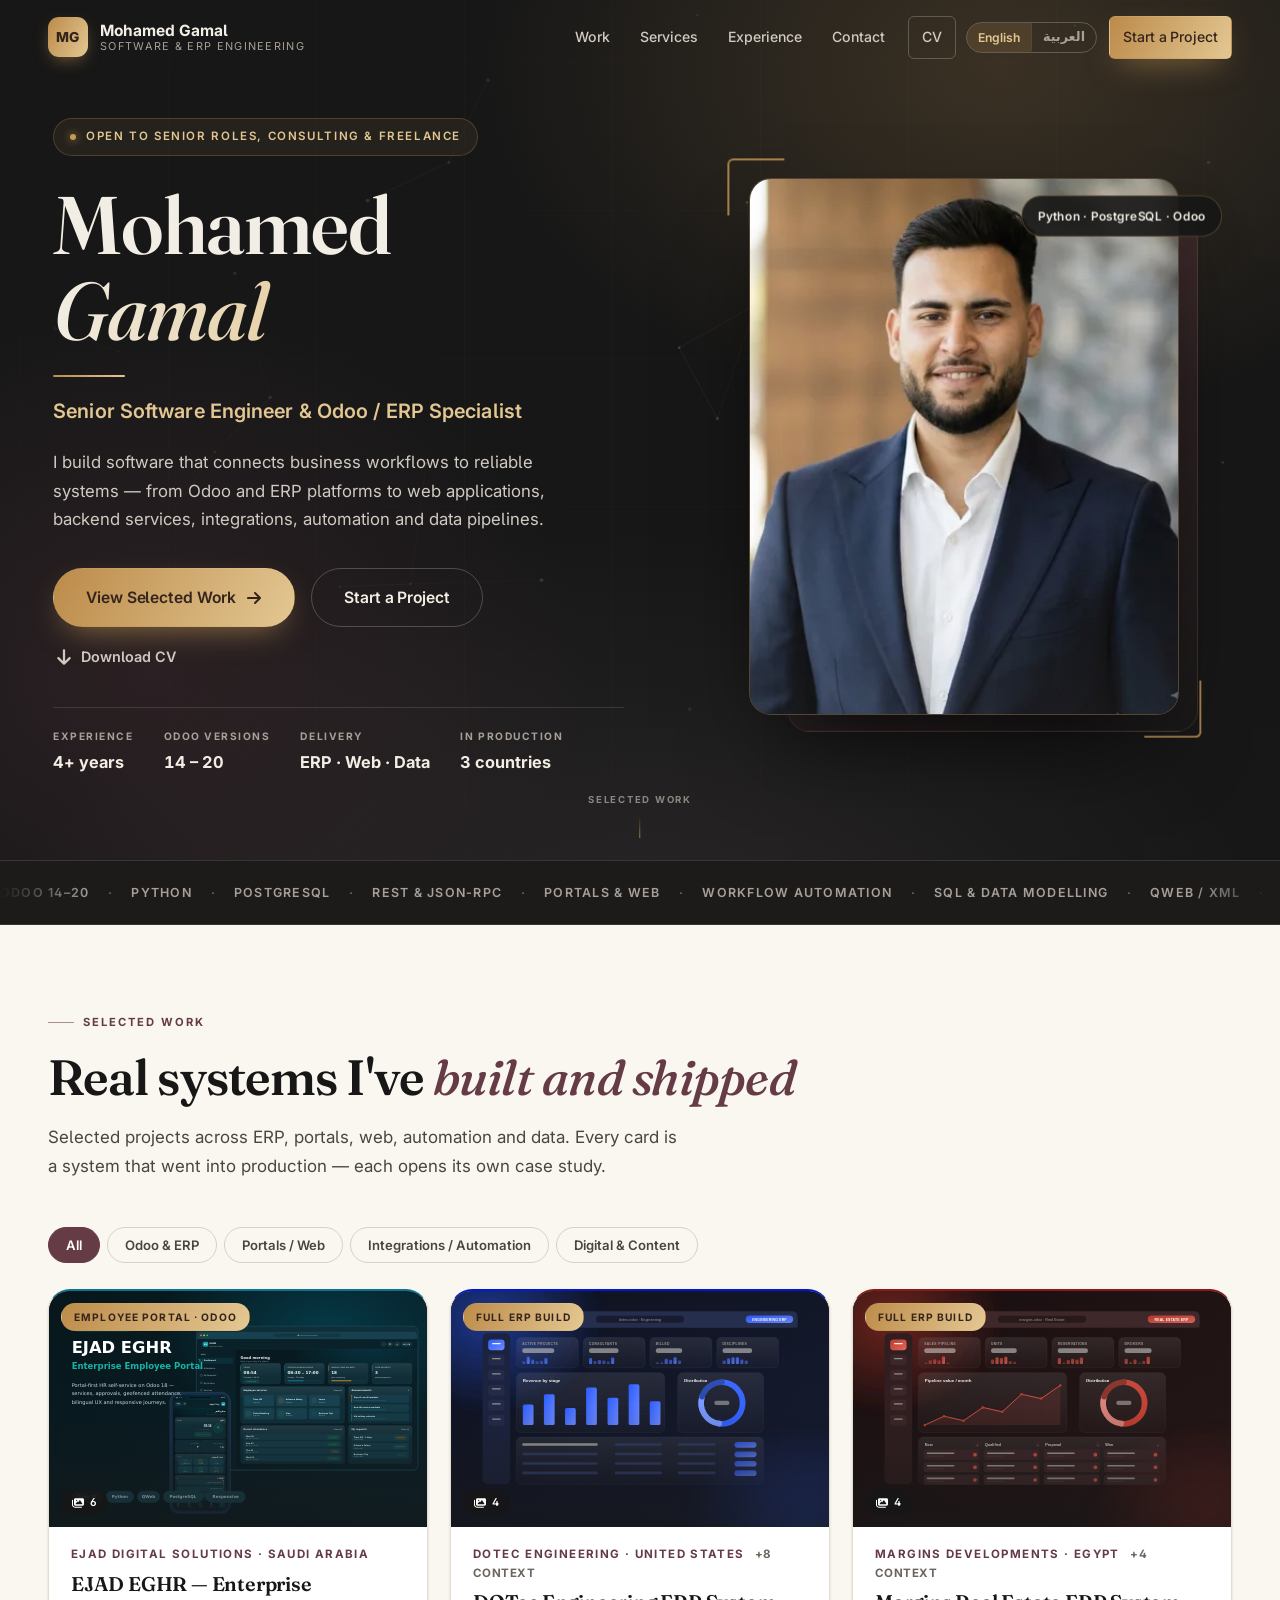
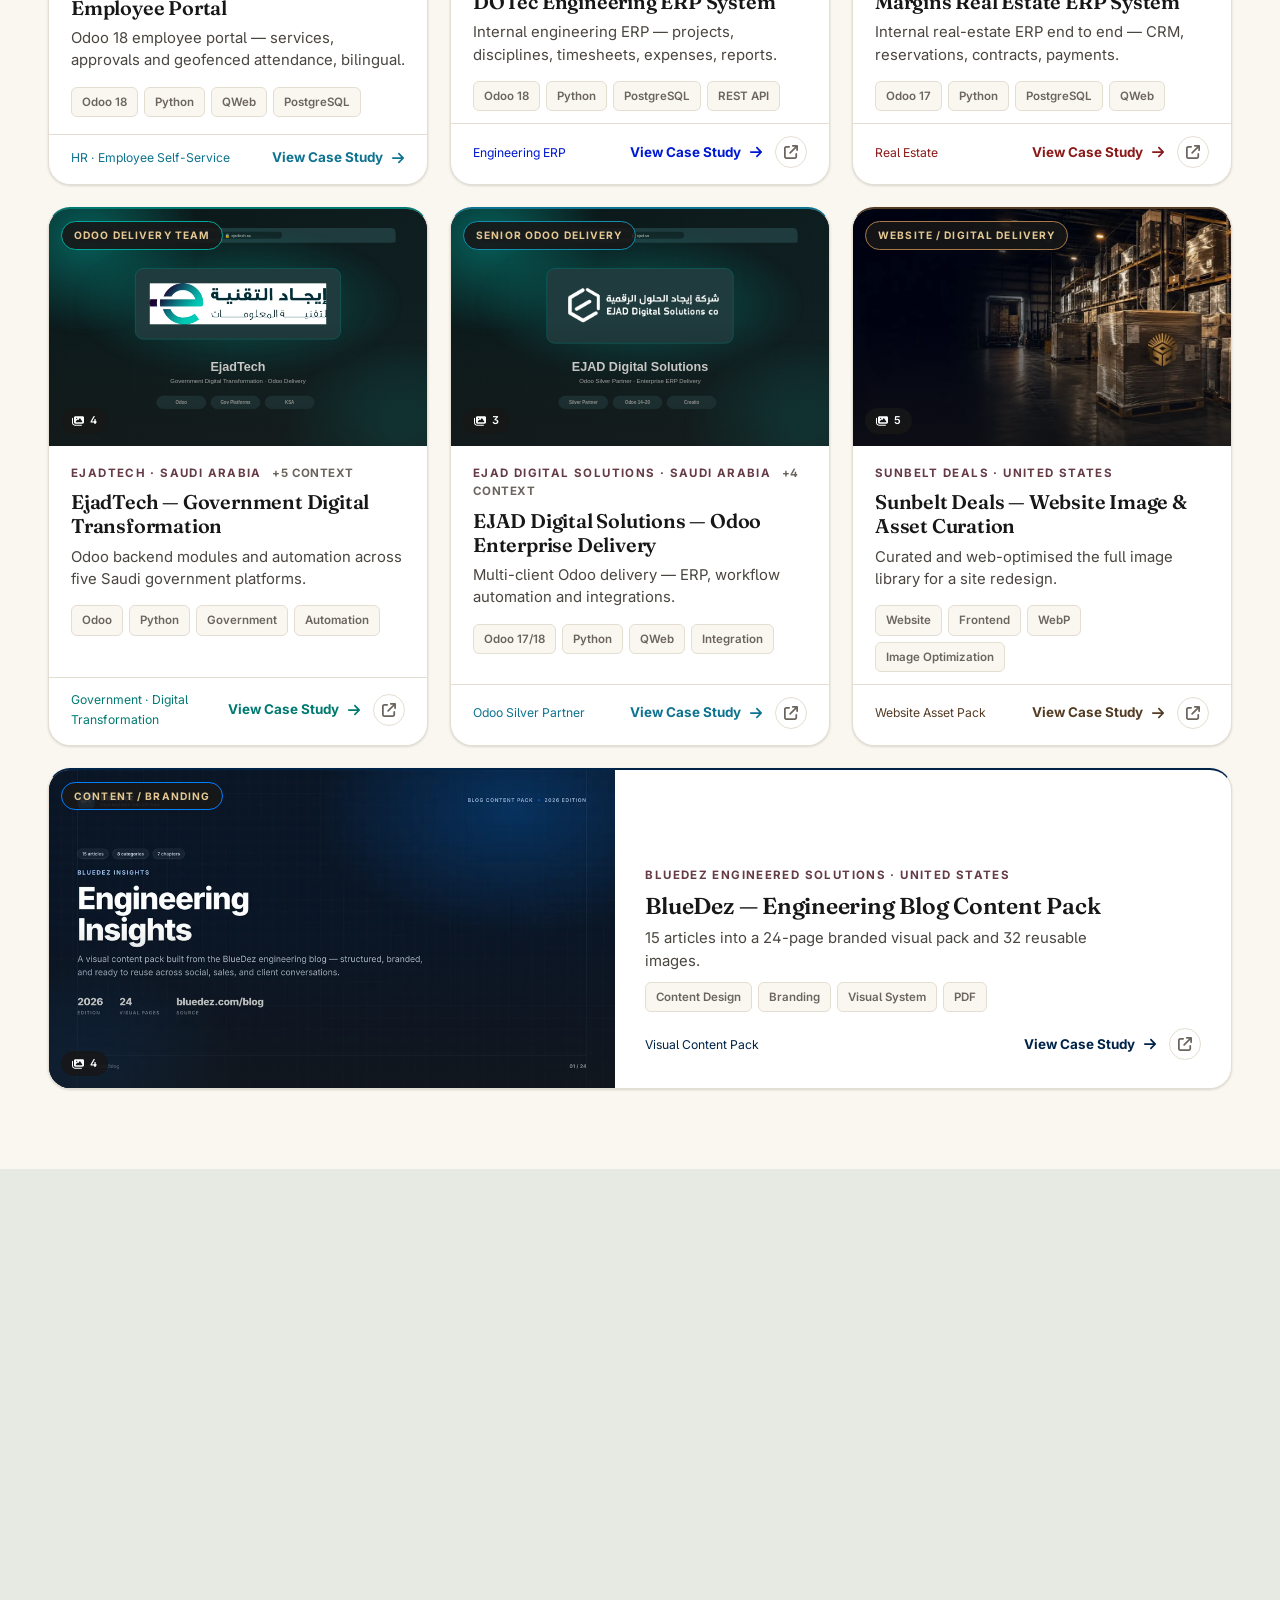
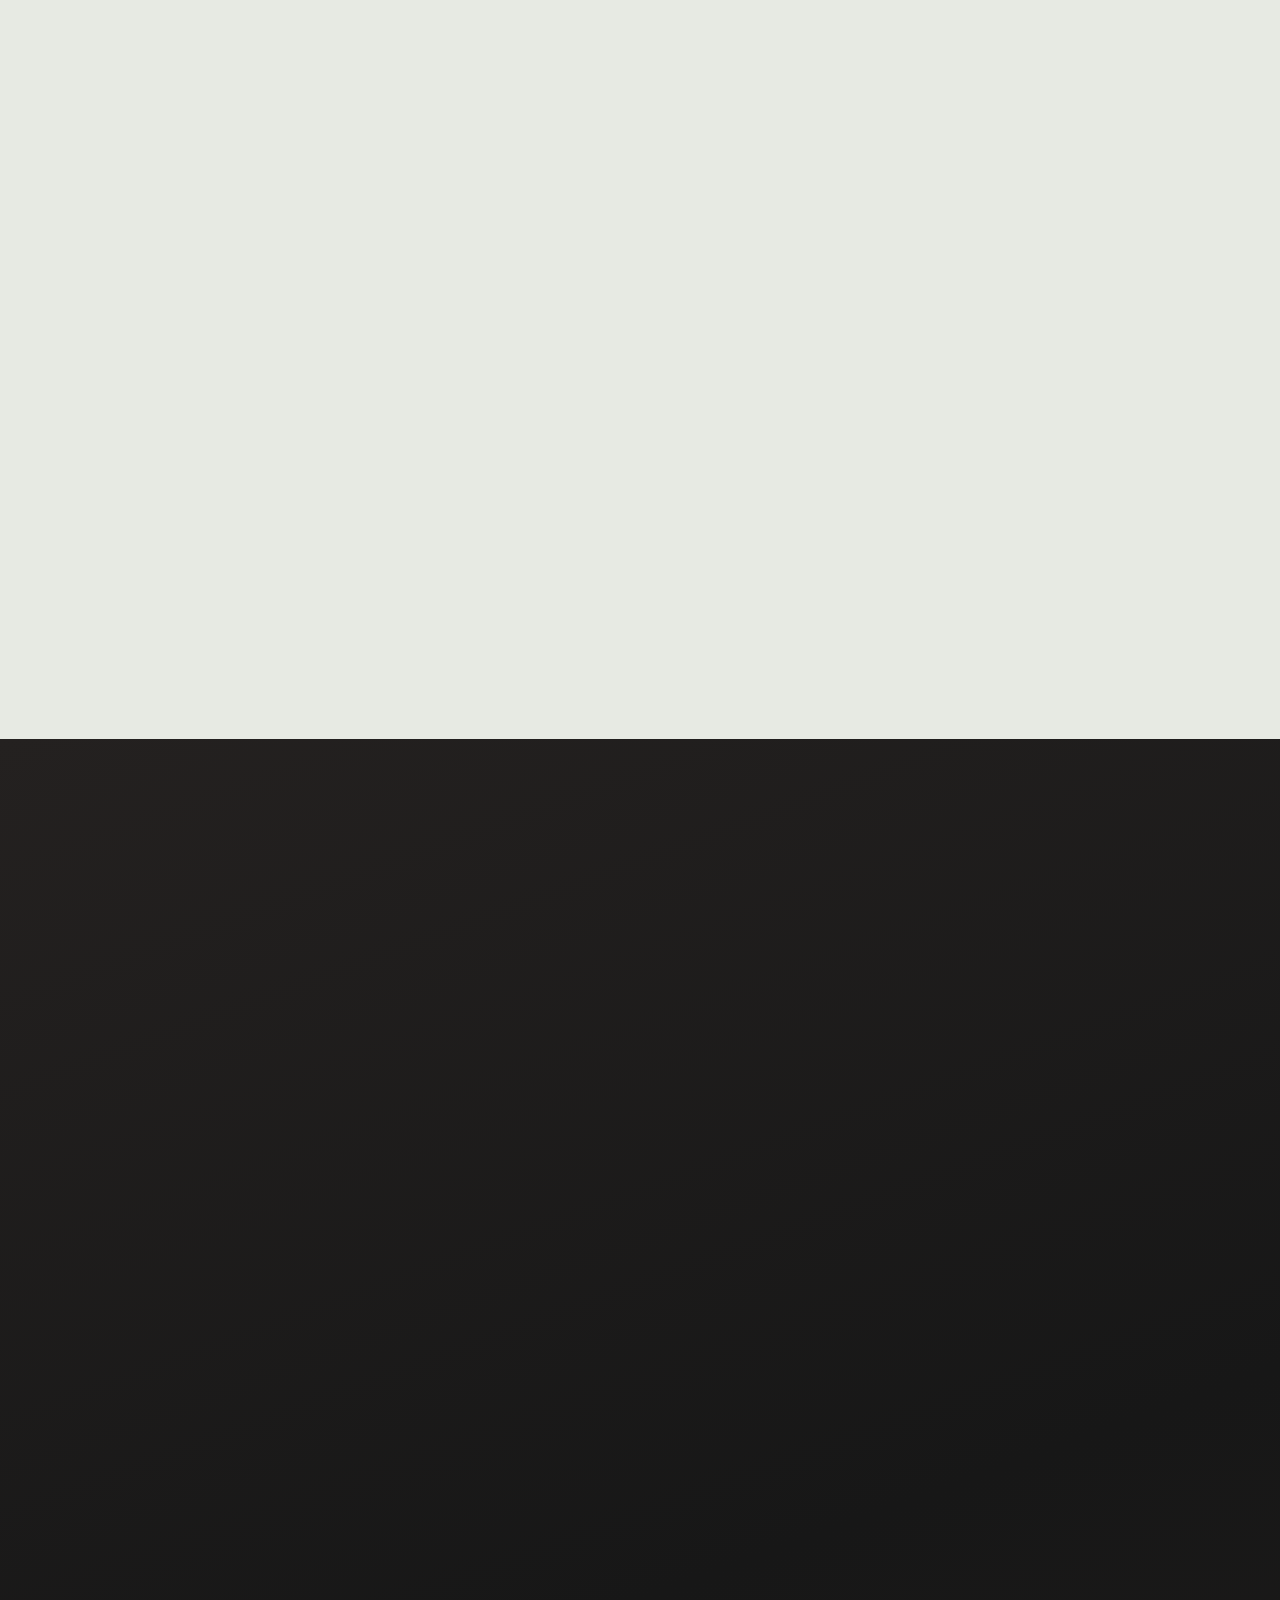
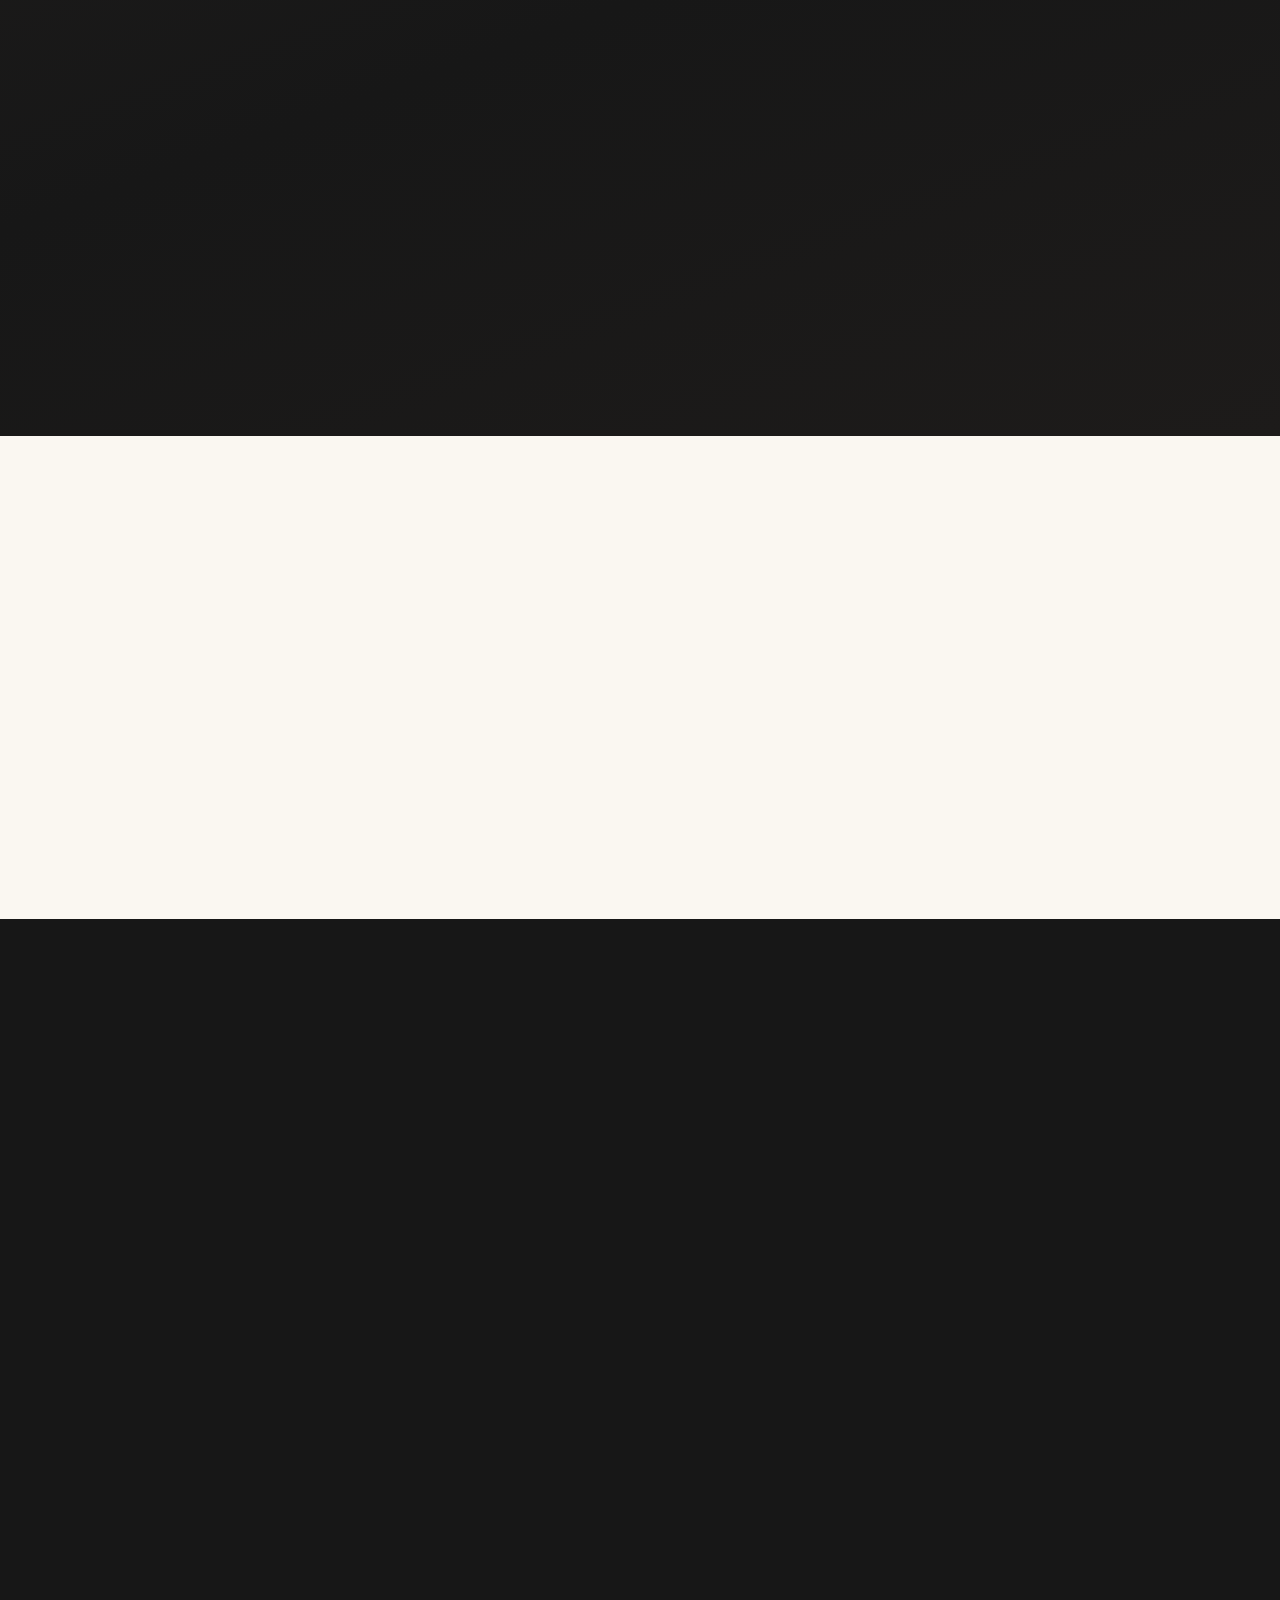
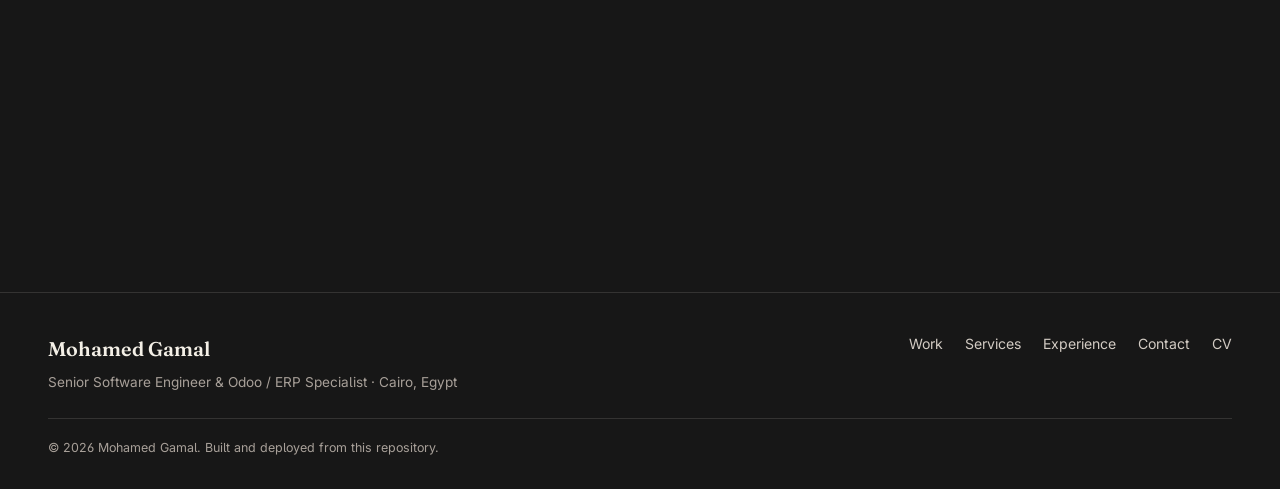
==== commit 464f1123: "[ADD] Portfolio: full Arabic/English bilingual build with real RTL The portfolio now ships in العربي" ====
--- a/index.html
+++ b/index.html
@@ -36,15 +36,23 @@
   <!-- Stylesheets are linked individually rather than @import-ed from one
        entry point: @import serialises each fetch behind the parse of the file
        that requested it, so the whole set used to download one at a time. -->
-  <link rel="stylesheet" href="assets/css/variables.css?v=5cd8193e" />
-  <link rel="stylesheet" href="assets/css/motion.css?v=5cd8193e" />
-  <link rel="stylesheet" href="assets/css/base.css?v=5cd8193e" />
-  <link rel="stylesheet" href="assets/css/layout.css?v=5cd8193e" />
-  <link rel="stylesheet" href="assets/css/components.css?v=5cd8193e" />
-  <link rel="stylesheet" href="assets/css/sections.css?v=5cd8193e" />
-  <link rel="stylesheet" href="assets/css/responsive.css?v=5cd8193e" />
-  <link rel="stylesheet" href="assets/css/futuristic.css?v=5cd8193e" />
-  <link rel="stylesheet" href="assets/css/project-showcase.css?v=5cd8193e" />
+  <!-- i18n loads BEFORE the stylesheets and before any content paints, so an
+       Arabic visitor never sees a frame of English or the wrong direction.
+       These are deliberately NOT deferred. -->
+  <script src="assets/i18n/en.js"></script>
+  <script src="assets/i18n/ar.js"></script>
+  <script src="assets/js/i18n.js?v=508cb6ac"></script>
+
+  <link rel="stylesheet" href="assets/css/variables.css?v=508cb6ac" />
+  <link rel="stylesheet" href="assets/css/motion.css?v=508cb6ac" />
+  <link rel="stylesheet" href="assets/css/base.css?v=508cb6ac" />
+  <link rel="stylesheet" href="assets/css/layout.css?v=508cb6ac" />
+  <link rel="stylesheet" href="assets/css/components.css?v=508cb6ac" />
+  <link rel="stylesheet" href="assets/css/sections.css?v=508cb6ac" />
+  <link rel="stylesheet" href="assets/css/responsive.css?v=508cb6ac" />
+  <link rel="stylesheet" href="assets/css/futuristic.css?v=508cb6ac" />
+  <link rel="stylesheet" href="assets/css/project-showcase.css?v=508cb6ac" />
+  <link rel="stylesheet" href="assets/css/rtl.css?v=508cb6ac" />
 
   <noscript><style>
     .fade-up, .reveal, .reveal-left, .reveal-scale, .cs-reveal, .kin, .kin-word
@@ -101,44 +109,56 @@
 <symbol id="i-xmark" viewBox="0 0 384 512"><path d="M342.6 150.6c12.5-12.5 12.5-32.8 0-45.3s-32.8-12.5-45.3 0L192 210.7 86.6 105.4c-12.5-12.5-32.8-12.5-45.3 0s-12.5 32.8 0 45.3L146.7 256 41.4 361.4c-12.5 12.5-12.5 32.8 0 45.3s32.8 12.5 45.3 0L192 301.3 297.4 406.6c12.5 12.5 32.8 12.5 45.3 0s12.5-32.8 0-45.3L237.3 256 342.6 150.6z"/></symbol>
 </svg>
 
-<a class="skip-link" href="#work">Skip to selected work</a>
+<a class="skip-link" href="#work" data-i18n="a11y.skip">Skip to selected work</a>
 
 <div id="grain" aria-hidden="true"></div>
 <div id="scroll-progress" aria-hidden="true"></div>
 
 <!-- ════════════════════════════ NAV ════════════════════════════ -->
-<nav id="navbar" role="navigation" aria-label="Main navigation">
+<nav id="navbar" role="navigation" aria-label="Main navigation" data-i18n-attr="aria-label:a11y.mainNav">
   <div class="nav-inner">
-    <a href="#hero" class="nav-logo" aria-label="Mohamed Gamal — home">
+    <a href="#hero" class="nav-logo" aria-label="Mohamed Gamal — home" data-i18n-attr="aria-label:a11y.homeLink">
       <span class="nav-logo-mark">MG</span>
       <span class="nav-logo-text">
-        <b>Mohamed Gamal</b>
-        <i>Software &amp; ERP Engineering</i>
+        <b data-i18n="brand.name">Mohamed Gamal</b>
+        <i data-i18n="nav.tagline">Software &amp; ERP Engineering</i>
       </span>
     </a>
 
     <div class="nav-links">
-      <a href="#work"       data-section="work">Work</a>
-      <a href="#services"   data-section="services">Services</a>
-      <a href="#experience" data-section="experience">Experience</a>
-      <a href="#contact"    data-section="contact">Contact</a>
-      <a href="0_Mohamed_Gamal_CV.pdf" download class="nav-cv">CV</a>
-      <a href="#contact" class="btn btn-primary btn-sm nav-cta">Start a Project</a>
-    </div>
-
-    <button class="hamburger" id="hamburger" aria-label="Open menu" aria-expanded="false" aria-controls="mobile-menu">
+      <a href="#work"       data-section="work" data-i18n="nav.work">Work</a>
+      <a href="#services"   data-section="services" data-i18n="nav.services">Services</a>
+      <a href="#experience" data-section="experience" data-i18n="nav.experience">Experience</a>
+      <a href="#contact"    data-section="contact" data-i18n="nav.contact">Contact</a>
+      <a href="0_Mohamed_Gamal_CV.pdf" download class="nav-cv" data-i18n="nav.cv">CV</a>
+      <div class="lang-switch" role="group" aria-label="Language" data-i18n-attr="aria-label:a11y.langGroup">
+        <button type="button" data-lang-btn="en" lang="en"
+                aria-label="Switch to English" data-i18n-attr="aria-label:a11y.switchEn">English</button>
+        <button type="button" data-lang-btn="ar" lang="ar"
+                aria-label="التبديل إلى العربية" data-i18n-attr="aria-label:a11y.switchAr">العربية</button>
+      </div>
+      <a href="#contact" class="btn btn-primary btn-sm nav-cta" data-i18n="cta.startProject">Start a Project</a>
+    </div>
+
+    <button class="hamburger" id="hamburger" aria-label="Open menu" data-i18n-attr="aria-label:a11y.openMenu" aria-expanded="false" aria-controls="mobile-menu">
       <span></span><span></span><span></span>
     </button>
   </div>
 </nav>
 
 <div class="mobile-menu" id="mobile-menu" role="menu">
-  <a href="#work">Work</a>
-  <a href="#services">Services</a>
-  <a href="#experience">Experience</a>
-  <a href="#contact">Contact</a>
-  <a href="#contact" class="btn btn-primary">Start a Project</a>
-  <a href="0_Mohamed_Gamal_CV.pdf" download class="btn btn-outline-warm">Download CV</a>
+  <a href="#work" data-i18n="nav.work">Work</a>
+  <a href="#services" data-i18n="nav.services">Services</a>
+  <a href="#experience" data-i18n="nav.experience">Experience</a>
+  <a href="#contact" data-i18n="nav.contact">Contact</a>
+  <a href="#contact" class="btn btn-primary" data-i18n="cta.startProject">Start a Project</a>
+  <a href="0_Mohamed_Gamal_CV.pdf" download class="btn btn-outline-warm" data-i18n="cta.downloadCv">Download CV</a>
+  <div class="lang-switch lang-switch-mobile" role="group" aria-label="Language" data-i18n-attr="aria-label:a11y.langGroup">
+    <button type="button" data-lang-btn="en" lang="en"
+            aria-label="Switch to English" data-i18n-attr="aria-label:a11y.switchEn">English</button>
+    <button type="button" data-lang-btn="ar" lang="ar"
+            aria-label="التبديل إلى العربية" data-i18n-attr="aria-label:a11y.switchAr">العربية</button>
+  </div>
 </div>
 
 <!-- ════════════════════════════ HERO ════════════════════════════
@@ -154,19 +174,19 @@
       <div class="hero-copy">
         <p class="hero-eyebrow kin" style="--kin:0">
           <span class="avail-dot" aria-hidden="true"></span>
-          Open to senior roles, consulting &amp; freelance
+          <span data-i18n="hero.available">Open to senior roles, consulting &amp; freelance</span>
         </p>
 
         <h1 class="hero-name">
-          <span class="kin-word" style="--kin:1">Mohamed</span>
-          <span class="kin-word" style="--kin:2">Gamal</span>
+          <span class="kin-word" style="--kin:1" data-i18n="hero.firstName">Mohamed</span>
+          <span class="kin-word" style="--kin:2" data-i18n="hero.lastName">Gamal</span>
         </h1>
 
-        <p class="hero-title kin" style="--kin:3">
+        <p class="hero-title kin" style="--kin:3" data-i18n="hero.title">
           Senior Software Engineer <span class="ht-div">&amp;</span> Odoo / ERP Specialist
         </p>
 
-        <p class="hero-lead kin" style="--kin:4">
+        <p class="hero-lead kin" style="--kin:4" data-i18n="hero.lead">
           I build software that connects business workflows to reliable systems — from Odoo and
           ERP platforms to web applications, backend services, integrations, automation and
           data pipelines.
@@ -174,19 +194,19 @@
 
         <div class="hero-actions kin" style="--kin:5">
           <a href="#work" class="btn btn-primary btn-lg">
-            View Selected Work <svg class="ic ic-btn" width="16" height="16" aria-hidden="true"><use href="#i-arrow-right"/></svg>
+            <span data-i18n="hero.viewWork">View Selected Work</span> <svg class="ic ic-btn" width="16" height="16" aria-hidden="true"><use href="#i-arrow-right"/></svg>
           </a>
-          <a href="#contact" class="btn btn-outline-warm btn-lg">Start a Project</a>
+          <a href="#contact" class="btn btn-outline-warm btn-lg" data-i18n="cta.startProject">Start a Project</a>
           <a href="0_Mohamed_Gamal_CV.pdf" download class="link-quiet">
-            <svg class="ic ic-social" width="18" height="18" aria-hidden="true"><use href="#i-arrow-down"/></svg> Download CV
+            <svg class="ic ic-social" width="18" height="18" aria-hidden="true"><use href="#i-arrow-down"/></svg> <span data-i18n="cta.downloadCv">Download CV</span>
           </a>
         </div>
 
         <dl class="hero-proof kin" style="--kin:6">
-          <div><dt>Experience</dt><dd>4+ years</dd></div>
-          <div><dt>Odoo versions</dt><dd>14 – 20</dd></div>
-          <div><dt>Delivery</dt><dd>ERP · Web · Data</dd></div>
-          <div><dt>In production</dt><dd>3 countries</dd></div>
+          <div><dt data-i18n="hero.proof.experience">Experience</dt><dd data-i18n="hero.proof.experienceV">4+ years</dd></div>
+          <div><dt data-i18n="hero.proof.versions">Odoo versions</dt><dd dir="ltr" data-i18n="hero.proof.versionsV">14 – 20</dd></div>
+          <div><dt data-i18n="hero.proof.delivery">Delivery</dt><dd data-i18n="hero.proof.deliveryV">ERP · Web · Data</dd></div>
+          <div><dt data-i18n="hero.proof.production">In production</dt><dd data-i18n="hero.proof.productionV">3 countries</dd></div>
         </dl>
       </div>
 
@@ -210,16 +230,16 @@
             <span class="hv-light" aria-hidden="true"></span>
           </figure>
 
-          <span class="hv-chip" data-depth="55" aria-hidden="true">Python · PostgreSQL · Odoo</span>
-        </div>
-      </div>
-
-    </div>
-  </div>
-
-  <a href="#work" class="hero-cue" aria-label="Scroll to selected work">
+          <span class="hv-chip" data-depth="55" aria-hidden="true"><span dir="ltr" data-i18n="hero.chip">Python · PostgreSQL · Odoo</span></span>
+        </div>
+      </div>
+
+    </div>
+  </div>
+
+  <a href="#work" class="hero-cue" aria-label="Scroll to selected work" data-i18n-attr="aria-label:a11y.scrollWork">
     <span class="cue-line" aria-hidden="true"></span>
-    <span class="cue-label">Selected work</span>
+    <span class="cue-label" data-i18n="hero.cue">Selected work</span>
   </a>
 </header>
 
@@ -232,23 +252,23 @@
       <span class="tech-pill">Python</span>
       <span class="tech-pill">PostgreSQL</span>
       <span class="tech-pill">REST &amp; JSON-RPC</span>
-      <span class="tech-pill">Portals &amp; Web</span>
-      <span class="tech-pill">Workflow Automation</span>
-      <span class="tech-pill">SQL &amp; Data Modelling</span>
+      <span class="tech-pill" data-i18n="mq.portalsWeb">Portals &amp; Web</span>
+      <span class="tech-pill" data-i18n="mq.workflowAutomation">Workflow Automation</span>
+      <span class="tech-pill" data-i18n="mq.sqlModelling">SQL &amp; Data Modelling</span>
       <span class="tech-pill">QWeb / XML</span>
       <span class="tech-pill">GitLab CI/CD</span>
-      <span class="tech-pill">Linux Deployment</span>
+      <span class="tech-pill" data-i18n="mq.linuxDeployment">Linux Deployment</span>
       <span class="tech-pill">Playwright</span>
       <span class="tech-pill" aria-hidden="true">Odoo 14–20</span>
       <span class="tech-pill" aria-hidden="true">Python</span>
       <span class="tech-pill" aria-hidden="true">PostgreSQL</span>
       <span class="tech-pill" aria-hidden="true">REST &amp; JSON-RPC</span>
-      <span class="tech-pill" aria-hidden="true">Portals &amp; Web</span>
-      <span class="tech-pill" aria-hidden="true">Workflow Automation</span>
-      <span class="tech-pill" aria-hidden="true">SQL &amp; Data Modelling</span>
+      <span class="tech-pill" aria-hidden="true" data-i18n="mq.portalsWeb">Portals &amp; Web</span>
+      <span class="tech-pill" aria-hidden="true" data-i18n="mq.workflowAutomation">Workflow Automation</span>
+      <span class="tech-pill" aria-hidden="true" data-i18n="mq.sqlModelling">SQL &amp; Data Modelling</span>
       <span class="tech-pill" aria-hidden="true">QWeb / XML</span>
       <span class="tech-pill" aria-hidden="true">GitLab CI/CD</span>
-      <span class="tech-pill" aria-hidden="true">Linux Deployment</span>
+      <span class="tech-pill" aria-hidden="true" data-i18n="mq.linuxDeployment">Linux Deployment</span>
       <span class="tech-pill" aria-hidden="true">Playwright</span>
     </div>
   </div>
@@ -258,20 +278,20 @@
 <section id="work" class="section-pad">
   <div class="container">
     <div class="sec-head">
-      <p class="eyebrow">Selected work</p>
-      <h2>Real systems I've <em>built and shipped</em></h2>
-      <p class="sec-lead">
+      <p class="eyebrow" data-i18n="work.eyebrow">Selected work</p>
+      <h2 data-i18n="work.title">Real systems I've <em>built and shipped</em></h2>
+      <p class="sec-lead" data-i18n="work.lead">
         Selected projects across ERP, portals, web, automation and data. Every card is a system
         that went into production — each opens its own case study.
       </p>
     </div>
 
-    <div class="filter-tabs" role="group" aria-label="Filter projects">
-      <button class="filter-tab active" data-filter="all">All</button>
-      <button class="filter-tab" data-filter="odoo-erp">Odoo &amp; ERP</button>
-      <button class="filter-tab" data-filter="portals-web">Portals / Web</button>
-      <button class="filter-tab" data-filter="integrations">Integrations / Automation</button>
-      <button class="filter-tab" data-filter="digital-content">Digital &amp; Content</button>
+    <div class="filter-tabs" role="group" aria-label="Filter projects" data-i18n-attr="aria-label:work.filterLabel">
+      <button class="filter-tab active" data-filter="all" data-i18n="work.filter.all">All</button>
+      <button class="filter-tab" data-filter="odoo-erp" data-i18n="work.filter.odooErp">Odoo &amp; ERP</button>
+      <button class="filter-tab" data-filter="portals-web" data-i18n="work.filter.portalsWeb">Portals / Web</button>
+      <button class="filter-tab" data-filter="integrations" data-i18n="work.filter.integrations">Integrations / Automation</button>
+      <button class="filter-tab" data-filter="digital-content" data-i18n="work.filter.digitalContent">Digital &amp; Content</button>
     </div>
 
     <div class="projects-grid bento" id="projects-grid">
@@ -281,8 +301,8 @@
     </div>
 
     <div id="no-results-msg" hidden>
-      <strong>No projects match this filter.</strong>
-      <span>Try a different category above.</span>
+      <strong data-i18n="work.empty.title">No projects match this filter.</strong>
+      <span data-i18n="work.empty.hint">Try a different category above.</span>
     </div>
   </div>
 </section>
@@ -292,9 +312,9 @@
 <section id="services" data-cv class="section-pad section-sage">
   <div class="container">
     <div class="sec-head">
-      <p class="eyebrow">What I build</p>
-      <h2>Six things people <em>bring me in for</em></h2>
-      <p class="sec-lead">
+      <p class="eyebrow" data-i18n="build.eyebrow">What I build</p>
+      <h2 data-i18n="build.title">Six things people <em>bring me in for</em></h2>
+      <p class="sec-lead" data-i18n="build.lead">
         Odoo and ERP is the deepest of these, not the whole of it. Each group lists what I
         actually do and what you end up with.
       </p>
@@ -303,82 +323,82 @@
     <ol class="build-grid">
       <li class="build-item fade-up">
         <span class="build-n">01</span>
-        <h3>Odoo &amp; ERP Engineering</h3>
-        <p>Full internal systems from requirements to go-live — data model, custom modules,
+        <h3 data-i18n="build.1.h">Odoo &amp; ERP Engineering</h3>
+        <p data-i18n="build.1.p">Full internal systems from requirements to go-live — data model, custom modules,
           access rules, reports and the training that makes it stick.</p>
         <div class="build-tags">
-          <span class="skill-tag">Custom modules</span><span class="skill-tag">Models &amp; ORM</span>
-          <span class="skill-tag">Record rules</span><span class="skill-tag">QWeb reports</span>
-        </div>
-        <p class="build-out"><b>You get</b> a running ERP your team owns, not a prototype.</p>
+          <span class="skill-tag" data-i18n="tag.customModules">Custom modules</span><span class="skill-tag" data-i18n="tag.modelsOrm">Models &amp; ORM</span>
+          <span class="skill-tag" data-i18n="tag.recordRules">Record rules</span><span class="skill-tag" data-i18n="tag.qwebReports">QWeb reports</span>
+        </div>
+        <p class="build-out"><b data-i18n="build.youGet">You get</b> <span data-i18n="build.1.out">a running ERP your team owns, not a prototype.</span></p>
       </li>
 
       <li class="build-item fade-up">
         <span class="build-n">02</span>
-        <h3>Web Applications &amp; Portals</h3>
-        <p>Portals and responsive front ends, so the people using the system never have to
+        <h3 data-i18n="build.2.h">Web Applications &amp; Portals</h3>
+        <p data-i18n="build.2.p">Portals and responsive front ends, so the people using the system never have to
           learn the back office — bilingual and accessible by default.</p>
         <div class="build-tags">
-          <span class="skill-tag">Portal controllers</span><span class="skill-tag">JavaScript</span>
-          <span class="skill-tag">Arabic RTL</span><span class="skill-tag">Accessibility</span>
-        </div>
-        <p class="build-out"><b>You get</b> adoption, because it is built for the person raising the request.</p>
+          <span class="skill-tag" data-i18n="tag.portalControllers">Portal controllers</span><span class="skill-tag" data-i18n="tag.javascript">JavaScript</span>
+          <span class="skill-tag" data-i18n="tag.arabicRtl">Arabic RTL</span><span class="skill-tag" data-i18n="tag.accessibility">Accessibility</span>
+        </div>
+        <p class="build-out"><b data-i18n="build.youGet">You get</b> <span data-i18n="build.2.out">adoption, because it is built for the person raising the request.</span></p>
       </li>
 
       <li class="build-item fade-up">
         <span class="build-n">03</span>
-        <h3>Backend Systems &amp; APIs</h3>
-        <p>Python business logic, REST and JSON-RPC services, PostgreSQL schema and query
+        <h3 data-i18n="build.3.h">Backend Systems &amp; APIs</h3>
+        <p data-i18n="build.3.p">Python business logic, REST and JSON-RPC services, PostgreSQL schema and query
           work, authentication and permission models.</p>
         <div class="build-tags">
-          <span class="skill-tag">Python</span><span class="skill-tag">PostgreSQL</span>
-          <span class="skill-tag">REST API</span><span class="skill-tag">RBAC</span>
-        </div>
-        <p class="build-out"><b>You get</b> services that behave under real traffic, not just in a demo.</p>
+          <span class="skill-tag" data-i18n="tag.python">Python</span><span class="skill-tag" data-i18n="tag.postgresql">PostgreSQL</span>
+          <span class="skill-tag" data-i18n="tag.restApi">REST API</span><span class="skill-tag" data-i18n="tag.rbac">RBAC</span>
+        </div>
+        <p class="build-out"><b data-i18n="build.youGet">You get</b> <span data-i18n="build.3.out">services that behave under real traffic, not just in a demo.</span></p>
       </li>
 
       <li class="build-item fade-up">
         <span class="build-n">04</span>
-        <h3>Integrations &amp; Automation</h3>
-        <p>Approval chains, scheduled actions and system-to-system integration — with the
+        <h3 data-i18n="build.4.h">Integrations &amp; Automation</h3>
+        <p data-i18n="build.4.p">Approval chains, scheduled actions and system-to-system integration — with the
           error handling and retry behaviour production actually demands.</p>
         <div class="build-tags">
-          <span class="skill-tag">External APIs</span><span class="skill-tag">Scheduled actions</span>
-          <span class="skill-tag">Workflow automation</span><span class="skill-tag">Data migration</span>
-        </div>
-        <p class="build-out"><b>You get</b> one source of truth instead of three spreadsheets.</p>
+          <span class="skill-tag" data-i18n="tag.externalApis">External APIs</span><span class="skill-tag" data-i18n="tag.scheduledActions">Scheduled actions</span>
+          <span class="skill-tag" data-i18n="tag.workflowAutomation">Workflow automation</span><span class="skill-tag" data-i18n="tag.dataMigration">Data migration</span>
+        </div>
+        <p class="build-out"><b data-i18n="build.youGet">You get</b> <span data-i18n="build.4.out">one source of truth instead of three spreadsheets.</span></p>
       </li>
 
       <li class="build-item fade-up">
         <span class="build-n">05</span>
-        <h3>Data Engineering</h3>
-        <p>Python and SQL pipelines, analytical modelling and reporting layers — plus the
+        <h3 data-i18n="build.5.h">Data Engineering</h3>
+        <p data-i18n="build.5.p">Python and SQL pipelines, analytical modelling and reporting layers — plus the
           computer-vision work that came before the ERP years.</p>
         <div class="build-tags">
-          <span class="skill-tag">Python</span><span class="skill-tag">SQL</span>
-          <span class="skill-tag">ETL / ELT</span><span class="skill-tag">Computer vision</span>
-        </div>
-        <p class="build-out"><b>You get</b> reporting people trust enough to make decisions on.</p>
+          <span class="skill-tag" data-i18n="tag.python">Python</span><span class="skill-tag" data-i18n="tag.sql">SQL</span>
+          <span class="skill-tag" data-i18n="tag.etl">ETL / ELT</span><span class="skill-tag" data-i18n="tag.computerVision">Computer vision</span>
+        </div>
+        <p class="build-out"><b data-i18n="build.youGet">You get</b> <span data-i18n="build.5.out">reporting people trust enough to make decisions on.</span></p>
       </li>
 
       <li class="build-item fade-up">
         <span class="build-n">06</span>
-        <h3>Deployment, Performance &amp; Consulting</h3>
-        <p>Requirements and gap analysis when the brief is fuzzy; profiling, deployment and
+        <h3 data-i18n="build.6.h">Deployment, Performance &amp; Consulting</h3>
+        <p data-i18n="build.6.p">Requirements and gap analysis when the brief is fuzzy; profiling, deployment and
           CI/CD when it is not — then UAT, documentation and training.</p>
         <div class="build-tags">
-          <span class="skill-tag">Profiling</span><span class="skill-tag">Linux deployment</span>
-          <span class="skill-tag">GitLab CI/CD</span><span class="skill-tag">UAT &amp; training</span>
-        </div>
-        <p class="build-out"><b>You get</b> a team that can run the system without me.</p>
+          <span class="skill-tag" data-i18n="tag.profiling">Profiling</span><span class="skill-tag" data-i18n="tag.linuxDeployment">Linux deployment</span>
+          <span class="skill-tag" data-i18n="tag.gitlabCi">GitLab CI/CD</span><span class="skill-tag" data-i18n="tag.uatTraining">UAT &amp; training</span>
+        </div>
+        <p class="build-out"><b data-i18n="build.youGet">You get</b> <span data-i18n="build.6.out">a team that can run the system without me.</span></p>
       </li>
     </ol>
 
     <div class="sec-cta">
       <a href="#contact" class="btn btn-primary btn-lg">
-        Start a Project <svg class="ic ic-btn" width="16" height="16" aria-hidden="true"><use href="#i-arrow-right"/></svg>
+        <span data-i18n="cta.startProject">Start a Project</span> <svg class="ic ic-btn" width="16" height="16" aria-hidden="true"><use href="#i-arrow-right"/></svg>
       </a>
-      <a href="#work" class="link-quiet">See these in the work above</a>
+      <a href="#work" class="link-quiet" data-i18n="build.seeWork">See these in the work above</a>
     </div>
   </div>
 </section>
@@ -391,19 +411,19 @@
 
     <div class="xd-top">
       <div class="xd-about fade-up">
-        <p class="eyebrow">About</p>
-        <h2>The engineer in<br /><em>the business meeting</em></h2>
-        <p class="sec-lead">
+        <p class="eyebrow" data-i18n="about.eyebrow">About</p>
+        <h2 data-i18n="about.title">The engineer in<br /><em>the business meeting</em></h2>
+        <p class="sec-lead" data-i18n="about.lead">
           I started in data and moved into ERP because that is where the interesting problems
           are: not “can this be built”, but “what should it do, and will anyone use it”.
         </p>
-        <p class="xd-note">
+        <p class="xd-note" data-i18n="about.note">
           Four years across three countries, with Odoo partners and in-house teams — full ERP
           builds, portals, government platform delivery, and the data work that came before.
         </p>
         <div class="xd-actions">
           <a href="0_Mohamed_Gamal_CV.pdf" download class="btn btn-outline-warm">
-            <svg class="ic ic-btn" width="16" height="16" aria-hidden="true"><use href="#i-arrow-down"/></svg> Download CV
+            <svg class="ic ic-btn" width="16" height="16" aria-hidden="true"><use href="#i-arrow-down"/></svg> <span data-i18n="cta.downloadCv">Download CV</span>
           </a>
           <a href="https://www.linkedin.com/in/mohamedgamal37l30" target="_blank" rel="noopener" class="link-quiet">
             <svg class="ic ic-social" width="18" height="18" aria-hidden="true"><use href="#i-linkedin-in"/></svg> LinkedIn
@@ -415,84 +435,84 @@
       </div>
 
       <dl class="xd-facts fade-up">
-        <div><dt>Based in</dt><dd>Cairo, Egypt</dd></div>
-        <div><dt>Working with</dt><dd>KSA · Egypt · United States</dd></div>
-        <div><dt>Odoo versions</dt><dd>14 – 20</dd></div>
-        <div><dt>Experience</dt><dd>4+ years</dd></div>
-        <div><dt>Open to</dt><dd>Senior roles · consulting · freelance</dd></div>
+        <div><dt data-i18n="facts.basedIn">Based in</dt><dd data-i18n="facts.basedInV">Cairo, Egypt</dd></div>
+        <div><dt data-i18n="facts.workingWith">Working with</dt><dd data-i18n="facts.workingWithV">KSA · Egypt · United States</dd></div>
+        <div><dt data-i18n="hero.proof.versions">Odoo versions</dt><dd dir="ltr" data-i18n="hero.proof.versionsV">14 – 20</dd></div>
+        <div><dt data-i18n="hero.proof.experience">Experience</dt><dd data-i18n="hero.proof.experienceV">4+ years</dd></div>
+        <div><dt data-i18n="facts.openTo">Open to</dt><dd data-i18n="facts.openToV">Senior roles · consulting · freelance</dd></div>
       </dl>
     </div>
 
     <!-- Company logo row, rendered from companies.json -->
-    <h3 class="xd-sub">Where the work happened</h3>
+    <h3 class="xd-sub" data-i18n="xd.companies">Where the work happened</h3>
     <div class="companies-row" id="companies-grid"></div>
 
     <!-- Compact timeline. CSS scroll-snap, no autoplay, no transform loop. -->
-    <h3 class="xd-sub">Career timeline</h3>
-    <ol class="xd-timeline" tabindex="0" aria-label="Career timeline">
+    <h3 class="xd-sub" data-i18n="xd.timeline">Career timeline</h3>
+    <ol class="xd-timeline" tabindex="0" aria-label="Career timeline" data-i18n-attr="aria-label:a11y.timeline">
       <li class="xdt-item">
-        <span class="xdt-date">Apr 2026 – Present</span>
-        <h4>Senior Odoo Developer</h4>
-        <p class="xdt-co">EJAD Digital Solutions · Saudi Arabia · Odoo Silver Partner</p>
-        <p>Backend Odoo Enterprise across concurrent projects — modules, automation and ORM
+        <span class="xdt-date" dir="ltr" data-i18n="xp.1.date">Apr 2026 – Present</span>
+        <h4 data-i18n="xp.1.role">Senior Odoo Developer</h4>
+        <p class="xdt-co" data-i18n="xp.1.co">EJAD Digital Solutions · Saudi Arabia · Odoo Silver Partner</p>
+        <p data-i18n="xp.1.p">Backend Odoo Enterprise across concurrent projects — modules, automation and ORM
           performance tuning.</p>
-        <div class="xdt-tags"><span>Odoo Enterprise</span><span>Automation</span><span>CI/CD</span></div>
+        <div class="xdt-tags"><span data-i18n="xtag.odooEnterprise">Odoo Enterprise</span><span data-i18n="xtag.automation">Automation</span><span data-i18n="xtag.cicd">CI/CD</span></div>
       </li>
       <li class="xdt-item">
-        <span class="xdt-date">Nov 2025 – Present</span>
-        <h4>Odoo Developer (Remote)</h4>
-        <p class="xdt-co">DOTec Professional Corp. · United States</p>
-        <p>Built the internal engineering ERP end to end for US-based clients.</p>
-        <div class="xdt-tags"><span>Engineering ERP</span><span>Full build</span><span>Python</span></div>
+        <span class="xdt-date" dir="ltr" data-i18n="xp.2.date">Nov 2025 – Present</span>
+        <h4 data-i18n="xp.2.role">Odoo Developer (Remote)</h4>
+        <p class="xdt-co" data-i18n="xp.2.co">DOTec Professional Corp. · United States</p>
+        <p data-i18n="xp.2.p">Built the internal engineering ERP end to end for US-based clients.</p>
+        <div class="xdt-tags"><span data-i18n="xtag.engineeringErp">Engineering ERP</span><span data-i18n="xtag.fullBuild">Full build</span><span data-i18n="tag.python">Python</span></div>
       </li>
       <li class="xdt-item">
-        <span class="xdt-date">Oct 2025 – Jan 2026</span>
-        <h4>Odoo Techno-Functional</h4>
-        <p class="xdt-co">Margins Developments · Cairo, Egypt</p>
-        <p>Customised CRM, sales and accounting workflows; built reports and trained users.</p>
-        <div class="xdt-tags"><span>Real-estate ERP</span><span>CRM</span><span>Training</span></div>
+        <span class="xdt-date" dir="ltr" data-i18n="xp.3.date">Oct 2025 – Jan 2026</span>
+        <h4 data-i18n="xp.3.role">Odoo Techno-Functional</h4>
+        <p class="xdt-co" data-i18n="xp.3.co">Margins Developments · Cairo, Egypt</p>
+        <p data-i18n="xp.3.p">Customised CRM, sales and accounting workflows; built reports and trained users.</p>
+        <div class="xdt-tags"><span data-i18n="xtag.realEstateErp">Real-estate ERP</span><span data-i18n="xtag.crm">CRM</span><span data-i18n="xtag.training">Training</span></div>
       </li>
       <li class="xdt-item">
-        <span class="xdt-date">Aug 2025 – Dec 2025</span>
-        <h4>AI Software Engineer</h4>
-        <p class="xdt-co">Computing Gate IT · Saudi Arabia · Part-time</p>
-        <p>Integrated ML components into backend ERP systems for automation.</p>
-        <div class="xdt-tags"><span>ML / DL</span><span>AI in ERP</span></div>
+        <span class="xdt-date" dir="ltr" data-i18n="xp.4.date">Aug 2025 – Dec 2025</span>
+        <h4 data-i18n="xp.4.role">AI Software Engineer</h4>
+        <p class="xdt-co" data-i18n="xp.4.co">Computing Gate IT · Saudi Arabia · Part-time</p>
+        <p data-i18n="xp.4.p">Integrated ML components into backend ERP systems for automation.</p>
+        <div class="xdt-tags"><span data-i18n="xtag.mlDl">ML / DL</span><span data-i18n="xtag.aiInErp">AI in ERP</span></div>
       </li>
       <li class="xdt-item">
-        <span class="xdt-date">Sep 2024 – Mar 2026</span>
-        <h4>Odoo Developer (Enterprise)</h4>
-        <p class="xdt-co">EjadTech · Egypt / Saudi Arabia</p>
-        <p>Backend delivery on five government platforms — modules, REST integrations and
+        <span class="xdt-date" dir="ltr" data-i18n="xp.5.date">Sep 2024 – Mar 2026</span>
+        <h4 data-i18n="xp.5.role">Odoo Developer (Enterprise)</h4>
+        <p class="xdt-co" data-i18n="xp.5.co">EjadTech · Egypt / Saudi Arabia</p>
+        <p data-i18n="xp.5.p">Backend delivery on five government platforms — modules, REST integrations and
           client training.</p>
-        <div class="xdt-tags"><span>Government</span><span>REST API</span><span>Training</span></div>
+        <div class="xdt-tags"><span data-i18n="xtag.government">Government</span><span data-i18n="tag.restApi">REST API</span><span data-i18n="xtag.training">Training</span></div>
       </li>
       <li class="xdt-item">
-        <span class="xdt-date">Mar 2024 – Sep 2024</span>
-        <h4>Data Scientist</h4>
-        <p class="xdt-co">DEPI · Digital Egypt Pioneers · Cairo, Egypt</p>
-        <p>Built YOLO computer-vision models and tuned detection performance.</p>
-        <div class="xdt-tags"><span>Computer vision</span><span>YOLO</span><span>Python</span></div>
+        <span class="xdt-date" dir="ltr" data-i18n="xp.6.date">Mar 2024 – Sep 2024</span>
+        <h4 data-i18n="xp.6.role">Data Scientist</h4>
+        <p class="xdt-co" data-i18n="xp.6.co">DEPI · Digital Egypt Pioneers · Cairo, Egypt</p>
+        <p data-i18n="xp.6.p">Built YOLO computer-vision models and tuned detection performance.</p>
+        <div class="xdt-tags"><span data-i18n="tag.computerVision">Computer vision</span><span data-i18n="xtag.yolo">YOLO</span><span data-i18n="tag.python">Python</span></div>
       </li>
       <li class="xdt-item">
-        <span class="xdt-date">Jun 2023 – Aug 2024</span>
-        <h4>Data Scientist</h4>
-        <p class="xdt-co">ExploreAI Academy · Remote</p>
-        <p>Delivered end-to-end data-science projects and the insights behind them.</p>
-        <div class="xdt-tags"><span>Data science</span><span>SQL</span></div>
+        <span class="xdt-date" dir="ltr" data-i18n="xp.7.date">Jun 2023 – Aug 2024</span>
+        <h4 data-i18n="xp.7.role">Data Scientist</h4>
+        <p class="xdt-co" data-i18n="xp.7.co">ExploreAI Academy · Remote</p>
+        <p data-i18n="xp.7.p">Delivered end-to-end data-science projects and the insights behind them.</p>
+        <div class="xdt-tags"><span data-i18n="xtag.dataScience">Data science</span><span data-i18n="tag.sql">SQL</span></div>
       </li>
       <li class="xdt-item">
-        <span class="xdt-date">2024</span>
-        <h4>Data Analyst</h4>
-        <p class="xdt-co">CognoRise InfoTech · Cairo, Egypt</p>
-        <p>Cleaned large datasets and built the dashboards teams decided on.</p>
-        <div class="xdt-tags"><span>Dashboards</span><span>SQL</span></div>
+        <span class="xdt-date" dir="ltr" data-i18n="xp.8.date">2024</span>
+        <h4 data-i18n="xp.8.role">Data Analyst</h4>
+        <p class="xdt-co" data-i18n="xp.8.co">CognoRise InfoTech · Cairo, Egypt</p>
+        <p data-i18n="xp.8.p">Cleaned large datasets and built the dashboards teams decided on.</p>
+        <div class="xdt-tags"><span data-i18n="xtag.dashboards">Dashboards</span><span data-i18n="tag.sql">SQL</span></div>
       </li>
     </ol>
 
     <div class="sec-cta">
       <a href="#contact" class="btn btn-primary">
-        Start a Project <svg class="ic ic-btn" width="16" height="16" aria-hidden="true"><use href="#i-arrow-right"/></svg>
+        <span data-i18n="cta.startProject">Start a Project</span> <svg class="ic ic-btn" width="16" height="16" aria-hidden="true"><use href="#i-arrow-right"/></svg>
       </a>
     </div>
   </div>
@@ -503,35 +523,35 @@
 <section id="process" data-cv class="section-pad section-compact">
   <div class="container">
     <div class="sec-head sec-head-center">
-      <p class="eyebrow">How I work</p>
-      <h2>Five steps, <em>no surprises</em></h2>
+      <p class="eyebrow" data-i18n="flow.eyebrow">How I work</p>
+      <h2 data-i18n="flow.title">Five steps, <em>no surprises</em></h2>
     </div>
 
     <ol class="flow flow-compact">
       <li class="flow-step">
         <span class="flow-n">01</span>
-        <h3>Understand</h3>
-        <p>Sit with the people doing the work. Map the process as it is.</p>
+        <h3 data-i18n="flow.1.h">Understand</h3>
+        <p data-i18n="flow.1.p">Sit with the people doing the work. Map the process as it is.</p>
       </li>
       <li class="flow-step">
         <span class="flow-n">02</span>
-        <h3>Design</h3>
-        <p>Data model, approval routes and screens agreed in writing first.</p>
+        <h3 data-i18n="flow.2.h">Design</h3>
+        <p data-i18n="flow.2.p">Data model, approval routes and screens agreed in writing first.</p>
       </li>
       <li class="flow-step">
         <span class="flow-n">03</span>
-        <h3>Build</h3>
-        <p>Small reviewable increments, on inheritance rather than patches.</p>
+        <h3 data-i18n="flow.3.h">Build</h3>
+        <p data-i18n="flow.3.p">Small reviewable increments, on inheritance rather than patches.</p>
       </li>
       <li class="flow-step">
         <span class="flow-n">04</span>
-        <h3>Validate</h3>
-        <p>Tests for the rules, browser tests for the journeys, UAT with the asker.</p>
+        <h3 data-i18n="flow.4.h">Validate</h3>
+        <p data-i18n="flow.4.p">Tests for the rules, browser tests for the journeys, UAT with the asker.</p>
       </li>
       <li class="flow-step">
         <span class="flow-n">05</span>
-        <h3>Ship</h3>
-        <p>Deploy, train, then stay close for what only real users surface.</p>
+        <h3 data-i18n="flow.5.h">Ship</h3>
+        <p data-i18n="flow.5.p">Deploy, train, then stay close for what only real users surface.</p>
       </li>
     </ol>
   </div>
@@ -543,26 +563,26 @@
   <div class="container">
 
     <div class="contact-lead">
-      <p class="eyebrow">Start a project</p>
-      <h2>Got something that needs <em>building properly</em>?</h2>
-      <p class="sec-lead">
+      <p class="eyebrow" data-i18n="contact.eyebrow">Start a project</p>
+      <h2 data-i18n="contact.title">Got something that needs <em>building properly</em>?</h2>
+      <p class="sec-lead" data-i18n="contact.lead">
         Tell me what the business needs to happen and I'll tell you what it takes. I usually
         reply within a day.
       </p>
       <ul class="avail-list">
-        <li>Odoo / ERP</li>
-        <li>Web applications</li>
-        <li>Backend &amp; APIs</li>
-        <li>Automation &amp; integrations</li>
-        <li>Data engineering</li>
-        <li>Other software engineering</li>
+        <li data-i18n="contact.avail.odoo">Odoo / ERP</li>
+        <li data-i18n="contact.avail.web">Web applications</li>
+        <li data-i18n="contact.avail.backend">Backend &amp; APIs</li>
+        <li data-i18n="contact.avail.automation">Automation &amp; integrations</li>
+        <li data-i18n="contact.avail.data">Data engineering</li>
+        <li data-i18n="contact.avail.other">Other software engineering</li>
       </ul>
       <div class="contact-actions">
         <a href="https://wa.me/201102672347" target="_blank" rel="noopener" class="btn btn-primary btn-lg" data-wa-link>
-          Start a Project <svg class="ic ic-btn" width="16" height="16" aria-hidden="true"><use href="#i-arrow-right"/></svg>
+          <span data-i18n="cta.startProject">Start a Project</span> <svg class="ic ic-btn" width="16" height="16" aria-hidden="true"><use href="#i-arrow-right"/></svg>
         </a>
         <a href="mailto:mohammedgamal37l30@gmail.com" class="btn btn-outline-warm btn-lg">
-          <svg class="ic ic-btn" width="16" height="16" aria-hidden="true"><use href="#i-envelope"/></svg> Email me
+          <svg class="ic ic-btn" width="16" height="16" aria-hidden="true"><use href="#i-envelope"/></svg> <span data-i18n="contact.emailMe">Email me</span>
         </a>
       </div>
     </div>
@@ -570,43 +590,43 @@
     <ul class="contact-rows">
       <li>
         <a href="https://wa.me/201102672347" target="_blank" rel="noopener" data-wa-link>
-          <span class="cr-k"><svg class="ic ic-row" width="20" height="20" aria-hidden="true"><use href="#i-whatsapp"/></svg> WhatsApp</span>
-          <span class="cr-v">Fastest reply — send the brief</span>
+          <span class="cr-k"><svg class="ic ic-row" width="20" height="20" aria-hidden="true"><use href="#i-whatsapp"/></svg> <span data-i18n="row.whatsapp">WhatsApp</span></span>
+          <span class="cr-v" data-i18n="row.whatsappV">Fastest reply — send the brief</span>
           <span class="cr-go" aria-hidden="true"><svg class="ic ic-arrow" width="14" height="14" aria-hidden="true"><use href="#i-arrow-right"/></svg></span>
         </a>
       </li>
       <li>
         <a href="mailto:mohammedgamal37l30@gmail.com">
-          <span class="cr-k"><svg class="ic ic-row" width="20" height="20" aria-hidden="true"><use href="#i-envelope"/></svg> Email</span>
-          <span class="cr-v">mohammedgamal37l30@gmail.com</span>
+          <span class="cr-k"><svg class="ic ic-row" width="20" height="20" aria-hidden="true"><use href="#i-envelope"/></svg> <span data-i18n="row.email">Email</span></span>
+          <span class="cr-v" dir="ltr">mohammedgamal37l30@gmail.com</span>
           <span class="cr-go" aria-hidden="true"><svg class="ic ic-arrow" width="14" height="14" aria-hidden="true"><use href="#i-arrow-right"/></svg></span>
         </a>
       </li>
       <li>
         <a href="https://www.linkedin.com/in/mohamedgamal37l30" target="_blank" rel="noopener">
-          <span class="cr-k"><svg class="ic ic-row" width="20" height="20" aria-hidden="true"><use href="#i-linkedin-in"/></svg> LinkedIn</span>
-          <span class="cr-v">Full career timeline</span>
+          <span class="cr-k"><svg class="ic ic-row" width="20" height="20" aria-hidden="true"><use href="#i-linkedin-in"/></svg> <span data-i18n="row.linkedin">LinkedIn</span></span>
+          <span class="cr-v" data-i18n="row.linkedinV">Full career timeline</span>
           <span class="cr-go" aria-hidden="true"><svg class="ic ic-arrow" width="14" height="14" aria-hidden="true"><use href="#i-arrow-right"/></svg></span>
         </a>
       </li>
       <li>
         <a href="https://github.com/mohamedgamal-attia" target="_blank" rel="noopener">
-          <span class="cr-k"><svg class="ic ic-row" width="20" height="20" aria-hidden="true"><use href="#i-github"/></svg> GitHub</span>
-          <span class="cr-v">Code, including this site</span>
+          <span class="cr-k"><svg class="ic ic-row" width="20" height="20" aria-hidden="true"><use href="#i-github"/></svg> <span data-i18n="row.github">GitHub</span></span>
+          <span class="cr-v" data-i18n="row.githubV">Code, including this site</span>
           <span class="cr-go" aria-hidden="true"><svg class="ic ic-arrow" width="14" height="14" aria-hidden="true"><use href="#i-arrow-right"/></svg></span>
         </a>
       </li>
       <li>
         <a href="tel:+201102672347">
-          <span class="cr-k"><svg class="ic ic-row" width="20" height="20" aria-hidden="true"><use href="#i-phone"/></svg> Call</span>
-          <span class="cr-v">+20 110 267 2347 · Cairo (GMT+2)</span>
+          <span class="cr-k"><svg class="ic ic-row" width="20" height="20" aria-hidden="true"><use href="#i-phone"/></svg> <span data-i18n="row.call">Call</span></span>
+          <span class="cr-v" data-i18n="row.callV">+20 110 267 2347 · Cairo (GMT+2)</span>
           <span class="cr-go" aria-hidden="true"><svg class="ic ic-arrow" width="14" height="14" aria-hidden="true"><use href="#i-arrow-right"/></svg></span>
         </a>
       </li>
       <li>
         <a href="0_Mohamed_Gamal_CV.pdf" download>
-          <span class="cr-k"><svg class="ic ic-row" width="20" height="20" aria-hidden="true"><use href="#i-file-arrow-down"/></svg> CV</span>
-          <span class="cr-v">Experience, skills and education (PDF)</span>
+          <span class="cr-k"><svg class="ic ic-row" width="20" height="20" aria-hidden="true"><use href="#i-file-arrow-down"/></svg> <span data-i18n="row.cv">CV</span></span>
+          <span class="cr-v" data-i18n="row.cvV">Experience, skills and education (PDF)</span>
           <span class="cr-go" aria-hidden="true"><svg class="ic ic-arrow" width="14" height="14" aria-hidden="true"><use href="#i-arrow-down"/></svg></span>
         </a>
       </li>
@@ -621,25 +641,25 @@
   <div class="container">
     <div class="footer-inner">
       <div>
-        <p class="footer-name">Mohamed Gamal</p>
-        <p class="footer-role">Senior Software Engineer &amp; Odoo / ERP Specialist · Cairo, Egypt</p>
-      </div>
-      <nav class="footer-links" aria-label="Footer">
-        <a href="#work">Work</a>
-        <a href="#services">Services</a>
-        <a href="#experience">Experience</a>
-        <a href="#contact">Contact</a>
-        <a href="0_Mohamed_Gamal_CV.pdf" download>CV</a>
+        <p class="footer-name" data-i18n="brand.name">Mohamed Gamal</p>
+        <p class="footer-role" data-i18n="footer.role">Senior Software Engineer &amp; Odoo / ERP Specialist · Cairo, Egypt</p>
+      </div>
+      <nav class="footer-links" aria-label="Footer" data-i18n-attr="aria-label:a11y.footerNav">
+        <a href="#work" data-i18n="nav.work">Work</a>
+        <a href="#services" data-i18n="nav.services">Services</a>
+        <a href="#experience" data-i18n="nav.experience">Experience</a>
+        <a href="#contact" data-i18n="nav.contact">Contact</a>
+        <a href="0_Mohamed_Gamal_CV.pdf" download data-i18n="nav.cv">CV</a>
       </nav>
     </div>
-    <p class="footer-copy">© 2026 Mohamed Gamal. Built and deployed from this repository.</p>
+    <p class="footer-copy" data-i18n="footer.copy">© 2026 Mohamed Gamal. Built and deployed from this repository.</p>
   </div>
 </footer>
 
-<button id="back-top" aria-label="Back to top"><svg class="ic ic-md" width="16" height="16" aria-hidden="true"><use href="#i-chevron-up"/></svg></button>
+<button id="back-top" aria-label="Back to top" data-i18n-attr="aria-label:a11y.backTop"><svg class="ic ic-md" width="16" height="16" aria-hidden="true"><use href="#i-chevron-up"/></svg></button>
 
 <!-- ════════════════════════ PROJECT DETAIL MODAL ════════════════════════ -->
-<div class="modal-overlay" id="modal-overlay" role="dialog" aria-modal="true" aria-label="Project case study">
+<div class="modal-overlay" id="modal-overlay" role="dialog" aria-modal="true" aria-label="Project case study" data-i18n-attr="aria-label:a11y.modalLabel">
   <div class="modal">
     <div class="modal-header">
       <img id="m-img" alt="" />
@@ -649,31 +669,31 @@
         <div class="modal-header-title" id="m-title"></div>
         <span class="modal-type-badge" id="m-type"></span>
       </div>
-      <button class="modal-close" id="modal-close" aria-label="Close modal">
+      <button class="modal-close" id="modal-close" aria-label="Close modal" data-i18n-attr="aria-label:a11y.closeModal">
         <svg class="ic ic-md" width="16" height="16" aria-hidden="true"><use href="#i-xmark"/></svg>
       </button>
     </div>
 
     <div class="modal-tabs" role="tablist">
-      <button class="modal-tab active" data-tab="overview">Overview</button>
-      <button class="modal-tab" data-tab="gallery">Visuals</button>
-      <button class="modal-tab" data-tab="scope">Scope</button>
-      <button class="modal-tab" data-tab="context">Context</button>
-      <button class="modal-tab" data-tab="impact">Impact</button>
+      <button class="modal-tab active" data-tab="overview" data-i18n="modal.overview">Overview</button>
+      <button class="modal-tab" data-tab="gallery" data-i18n="modal.visuals">Visuals</button>
+      <button class="modal-tab" data-tab="scope" data-i18n="modal.scope">Scope</button>
+      <button class="modal-tab" data-tab="context" data-i18n="modal.context">Context</button>
+      <button class="modal-tab" data-tab="impact" data-i18n="modal.impact">Impact</button>
     </div>
 
     <div class="modal-body">
       <div class="tab-panel active" data-panel="overview">
-        <div class="modal-section"><h4>My Role</h4><p id="m-role"></p></div>
-        <div class="modal-section"><h4>Overview</h4><p id="m-overview"></p></div>
+        <div class="modal-section"><h4 data-i18n="modal.myRole">My Role</h4><p id="m-role"></p></div>
+        <div class="modal-section"><h4 data-i18n="modal.overview">Overview</h4><p id="m-overview"></p></div>
       </div>
 
       <div class="tab-panel" data-panel="gallery">
         <div class="modal-gallery">
           <div class="modal-gallery-main">
             <img id="m-gallery-img" alt="" />
-            <button class="gallery-nav gallery-prev" id="m-gallery-prev" aria-label="Previous image"><svg class="ic ic-md" width="16" height="16" aria-hidden="true"><use href="#i-chevron-left"/></svg></button>
-            <button class="gallery-nav gallery-next" id="m-gallery-next" aria-label="Next image"><svg class="ic ic-md" width="16" height="16" aria-hidden="true"><use href="#i-chevron-right"/></svg></button>
+            <button class="gallery-nav gallery-prev" id="m-gallery-prev" aria-label="Previous image" data-i18n-attr="aria-label:a11y.prevImage"><svg class="ic ic-md" width="16" height="16" aria-hidden="true"><use href="#i-chevron-left"/></svg></button>
+            <button class="gallery-nav gallery-next" id="m-gallery-next" aria-label="Next image" data-i18n-attr="aria-label:a11y.nextImage"><svg class="ic ic-md" width="16" height="16" aria-hidden="true"><use href="#i-chevron-right"/></svg></button>
             <span class="gallery-count" id="m-gallery-count"></span>
           </div>
           <div class="modal-thumbs" id="m-gallery-thumbs"></div>
@@ -681,7 +701,7 @@
       </div>
 
       <div class="tab-panel" data-panel="scope">
-        <div class="modal-section"><h4>Scope &amp; What I Built</h4><div class="modal-features" id="m-scope"></div></div>
+        <div class="modal-section"><h4 data-i18n="modal.scopeBuilt">Scope &amp; What I Built</h4><div class="modal-features" id="m-scope"></div></div>
       </div>
 
       <div class="tab-panel" data-panel="context">
@@ -690,12 +710,12 @@
       </div>
 
       <div class="tab-panel" data-panel="impact">
-        <div class="modal-section"><h4>Business Impact</h4><p id="m-impact"></p></div>
-        <div class="modal-section"><h4>Technologies</h4><div class="modal-tags" id="m-tags"></div></div>
+        <div class="modal-section"><h4 data-i18n="modal.businessImpact">Business Impact</h4><p id="m-impact"></p></div>
+        <div class="modal-section"><h4 data-i18n="modal.technologies">Technologies</h4><div class="modal-tags" id="m-tags"></div></div>
         <div class="modal-source-link" id="m-source-link" style="display:none">
           <a href="#" target="_blank" rel="noopener" id="m-source-anchor">
             <svg class="ic ic-md" width="16" height="16" aria-hidden="true"><use href="#i-arrow-up-right-from-square"/></svg>
-            <span id="m-source-label">View Official Source</span>
+            <span id="m-source-label" data-i18n="modal.officialSource">View Official Source</span>
           </a>
         </div>
       </div>
@@ -705,15 +725,15 @@
 
 
 <!-- ════════════════════════════ SCRIPTS ════════════════════════════ -->
-<script src="assets/js/config.js?v=5cd8193e" defer></script>
-<script src="assets/js/animations.js?v=5cd8193e" defer></script>
-<script src="assets/js/effects.js?v=5cd8193e" defer></script>
-<script src="assets/js/hero.js?v=5cd8193e" defer></script>
-<script src="assets/js/tilt.js?v=5cd8193e" defer></script>
-<script src="assets/js/modals.js?v=5cd8193e" defer></script>
-<script src="assets/js/filters.js?v=5cd8193e" defer></script>
-<script src="assets/js/data-loader.js?v=5cd8193e" defer></script>
-<script src="assets/js/main.js?v=5cd8193e" defer></script>
+<script src="assets/js/config.js?v=508cb6ac" defer></script>
+<script src="assets/js/animations.js?v=508cb6ac" defer></script>
+<script src="assets/js/effects.js?v=508cb6ac" defer></script>
+<script src="assets/js/hero.js?v=508cb6ac" defer></script>
+<script src="assets/js/tilt.js?v=508cb6ac" defer></script>
+<script src="assets/js/modals.js?v=508cb6ac" defer></script>
+<script src="assets/js/filters.js?v=508cb6ac" defer></script>
+<script src="assets/js/data-loader.js?v=508cb6ac" defer></script>
+<script src="assets/js/main.js?v=508cb6ac" defer></script>
 
 </body>
 </html>
--- a/assets/css/base.css
+++ b/assets/css/base.css
@@ -79,13 +79,13 @@
 @media (prefers-reduced-motion: reduce) { #grain { opacity: .022; } }
 
 #scroll-progress {
-  position: fixed; top: 0; left: 0; height: 2px; width: 0; z-index: 1200;
+  position: fixed; top: 0; inset-inline-start: 0; height: 2px; width: 0; z-index: 1200;
   background: var(--grad-gold);
   box-shadow: 0 0 14px rgba(var(--rgb-gold), .6);
 }
 
 .skip-link {
-  position: absolute; left: 18px; top: -64px; z-index: 2000;
+  position: absolute; inset-inline-start: 18px; top: -64px; z-index: 2000;
   background: var(--accent-primary); color: var(--bg-deep); font-weight: 800;
   padding: 11px 20px; border-radius: 0 0 var(--radius-sm) var(--radius-sm);
   transition: top var(--motion-base, .18s) var(--ease-standard, ease);
--- a/assets/css/components.css
+++ b/assets/css/components.css
@@ -136,7 +136,7 @@
 
 
 @keyframes pulse-dot { 0%,100% { opacity: 1; transform: scale(1); } 50% { opacity: .45; transform: scale(.65); } }
-.nav-cta { margin-left: 8px; }
+.nav-cta { margin-inline-start: 8px; }
 
 /* ── Hamburger + mobile menu ─────────────────────────────  */
 .hamburger {
@@ -181,7 +181,7 @@
 
 /* ── Back to top ─────────────────────────────────────────  */
 #back-top {
-  position: fixed; bottom: 26px; right: 26px; z-index: 900;
+  position: fixed; bottom: 26px; inset-inline-end: 26px; z-index: 900;
   width: 46px; height: 46px; border-radius: 50%; display: none; place-items: center;
   background: var(--accent-deep); color: #fff; border: 0; cursor: pointer;
   box-shadow: var(--shadow-lg);
@@ -216,14 +216,14 @@
 .modal-header img { width: 100%; height: 100%; object-fit: cover; }
 .modal-header-overlay { position: absolute; inset: 0;
   background: linear-gradient(to top, rgba(var(--rgb-ink), .92) 8%, rgba(var(--rgb-ink), .18) 70%); }
-.modal-header-text { position: absolute; left: 26px; right: 70px; bottom: 20px; color: #fff; }
+.modal-header-text { position: absolute; inset-inline-start: 26px; inset-inline-end: 70px; bottom: 20px; color: #fff; }
 .modal-header-company {
   font-size: .7rem; font-weight: 700; letter-spacing: .14em; text-transform: uppercase;
   color: var(--accent-primary); margin-bottom: 6px;
 }
 .modal-header-title { font-family: var(--font-display); font-size: 1.5rem; font-weight: 600; line-height: 1.15; }
 .modal-close {
-  position: absolute; top: 16px; right: 16px; width: 40px; height: 40px; border-radius: 50%;
+  position: absolute; top: 16px; inset-inline-end: 16px; width: 40px; height: 40px; border-radius: 50%;
   display: grid; place-items: center; cursor: pointer; color: #fff;
   background: rgba(var(--rgb-ink), .6); border: 1px solid var(--border-on-dark-2);
 }
@@ -236,7 +236,7 @@
 }
 .modal-section p { font-size: .94rem; }
 .modal-role-note {
-  background: rgba(var(--rgb-gold), .12); border-left: 3px solid var(--accent-primary);
+  background: rgba(var(--rgb-gold), .12); border-inline-start: 3px solid var(--accent-primary);
   padding: 14px 16px; border-radius: 0 var(--radius-sm) var(--radius-sm) 0;
   font-size: .9rem; color: var(--text-secondary);
 }
--- a/assets/css/sections.css
+++ b/assets/css/sections.css
@@ -63,7 +63,7 @@
   font-style: italic; font-weight: 500;
   background: var(--grad-text); -webkit-background-clip: text; background-clip: text;
   -webkit-text-fill-color: transparent;
-  padding-right: .08em;
+  padding-inline-end: .08em;
 }
 
 .hero-title {
@@ -72,7 +72,7 @@
   min-height: 2.4em;
 }
 .hero-title::before {
-  content: ''; position: absolute; top: 0; left: 0; width: 72px; height: 2px;
+  content: ''; position: absolute; top: 0; inset-inline-start: 0; width: 72px; height: 2px;
   background: var(--grad-gold); border-radius: 2px;
 }
 .hero-lead { font-size: 1.05rem; color: var(--text-on-dark-2); max-width: 50ch; margin-bottom: 34px; }
@@ -138,7 +138,7 @@
 .hv-bracket-br { bottom: -16px; right: -18px; border-bottom: 2px solid var(--accent-primary); border-right: 2px solid var(--accent-primary); border-bottom-right-radius: 6px; opacity: .8; }
 
 .hv-chip {
-  position: absolute; top: 26px; right: -34px;
+  position: absolute; top: 26px; inset-inline-end: -34px;
   font-size: .72rem; font-weight: 600; letter-spacing: .02em; color: var(--text-on-dark);
   padding: 10px 15px; border-radius: 999px; white-space: nowrap;
   background: rgba(var(--rgb-ink), .90); border: 1px solid rgba(var(--rgb-gold), .3);
@@ -176,7 +176,7 @@
   text-transform: uppercase; color: var(--text-on-dark-3); white-space: nowrap;
 }
 .tech-pill::after {
-  content: '·'; position: absolute; right: -24px; color: var(--accent-primary); opacity: .55;
+  content: '·'; position: absolute; inset-inline-end: -24px; color: var(--accent-primary); opacity: .55;
 }
 
 /* ═══════════════════ SELECTED WORK ═══════════════════ */
@@ -249,7 +249,7 @@
 }
 .flow-step { position: relative; }
 .flow-dot {
-  position: absolute; top: -33px; left: 0; width: 11px; height: 11px; border-radius: 50%;
+  position: absolute; top: -33px; inset-inline-start: 0; width: 11px; height: 11px; border-radius: 50%;
   background: var(--bg-page); border: 2px solid var(--accent-deep);
   transition: background var(--motion-base, .18s) var(--ease-standard, ease);
 }
@@ -410,9 +410,9 @@
   min-height: 58px; padding: 10px 8px;
   border-bottom: 1px solid var(--border-on-dark);
   transition: background var(--motion-base, .18s) var(--ease-standard, ease),
-              padding-left var(--motion-medium, .28s) var(--ease-emphasis, ease);
-}
-.contact-rows a:hover { background: rgba(var(--rgb-gold), .06); padding-left: 16px; }
+              padding-inline-start var(--motion-medium, .28s) var(--ease-emphasis, ease);
+}
+.contact-rows a:hover { background: rgba(var(--rgb-gold), .06); padding-inline-start: 16px; }
 .cr-k {
   display: inline-flex; align-items: center; gap: 12px;
   font-size: .94rem; font-weight: 600; color: var(--text-on-dark);
@@ -560,7 +560,7 @@
   color: var(--text-on-dark-3);
 }
 .xd-facts dd {
-  font-size: .92rem; font-weight: 600; color: var(--text-on-dark); text-align: right;
+  font-size: .92rem; font-weight: 600; color: var(--text-on-dark); text-align: end;
   font-variant-numeric: tabular-nums;
 }
 
@@ -629,11 +629,11 @@
   border-top: 1px solid var(--border-strong); counter-reset: flow;
 }
 .flow.flow-compact .flow-step {
-  padding: 22px 18px 4px; border-right: 1px solid var(--border-soft);
+  padding: 22px 18px 4px; border-inline-end: 1px solid var(--border-soft);
   display: flex; flex-direction: column; gap: 7px;
   position: static;
 }
-.flow.flow-compact .flow-step:last-child { border-right: 0; }
+.flow.flow-compact .flow-step:last-child { border-inline-end: 0; }
 .flow.flow-compact .flow-step::before,
 .flow.flow-compact .flow-step::after { content: none; }
 .flow.flow-compact .flow-n {
@@ -663,7 +663,7 @@
    .nav-links > a already owns the underline as its active-state marker. */
 .nav-cv {
   font-size: .8rem; font-weight: 600;
-  margin-left: 6px;
+  margin-inline-start: 6px;
   border: 1px solid var(--border-on-dark-2); border-radius: 999px;
   color: var(--text-on-dark-2);
   transition: border-color var(--motion-base, .18s) var(--ease-standard, ease),
@@ -677,7 +677,7 @@
   .xd-top { grid-template-columns: 1fr; }
   .flow.flow-compact { grid-template-columns: repeat(2, 1fr); }
   .flow.flow-compact .flow-step { border-bottom: 1px solid var(--border-soft); }
-  .flow.flow-compact .flow-step:nth-child(2n) { border-right: 0; }
+  .flow.flow-compact .flow-step:nth-child(2n) { border-inline-end: 0; }
 }
 @media (max-width: 640px) {
   .build-grid { grid-template-columns: 1fr; }
@@ -691,8 +691,8 @@
      five words each; two columns reads the same and costs a third of it. */
   .flow.flow-compact { grid-template-columns: repeat(2, 1fr); }
   .flow.flow-compact .flow-step { padding: 16px 14px 4px; }
-  .flow.flow-compact .flow-step:nth-child(2n) { border-right: 0; }
-  .flow.flow-compact .flow-step:last-child { grid-column: 1 / -1; border-right: 0; }
+  .flow.flow-compact .flow-step:nth-child(2n) { border-inline-end: 0; }
+  .flow.flow-compact .flow-step:last-child { grid-column: 1 / -1; border-inline-end: 0; }
 
   .companies-row { grid-template-columns: 1fr 1fr; gap: 10px; }
   .co-chip { padding: 10px 11px; gap: 10px; flex-direction: column; align-items: flex-start; }
@@ -700,6 +700,6 @@
 
   .xd-timeline { grid-auto-columns: minmax(82vw, 1fr); }
   .xd-facts > div { flex-direction: column; gap: 3px; padding: 11px 0; }
-  .xd-facts dd { text-align: left; }
+  .xd-facts dd { text-align: start; }
   .avail-list { gap: 6px; margin: 16px 0 22px; }
 }
--- a/assets/css/responsive.css
+++ b/assets/css/responsive.css
@@ -12,9 +12,9 @@
 @media (max-width: 1080px) {
   .hero-inner { grid-template-columns: 1fr; gap: 52px; }
   .hero-visual { order: -1; width: min(360px, 74vw); }
-  .hero-copy { text-align: left; }
+  .hero-copy { text-align: start; }
   .hero-proof { grid-template-columns: repeat(2, auto); gap: 16px 40px; }
-  .hv-chip { right: -16px; }
+  .hv-chip { inset-inline-end: -16px; }
 
   .work-feature { grid-template-columns: 1fr; }
   .wf-media { order: -1; }
@@ -53,7 +53,7 @@
   .hv-plate { inset: 24px -16px -20px 20px; }
   /* Keep the floating layers off the face: the chip sits above the frame
      and the depth layers tuck into the lower corner. */
-  .hv-chip { font-size: .62rem; padding: 7px 11px; right: 0; top: -16px; }
+  .hv-chip { font-size: .62rem; padding: 7px 11px; inset-inline-end: 0; top: -16px; }
   .hv-bracket { width: 38px; height: 38px; }
 
   /* Primary action first and full-width on a phone */
@@ -78,10 +78,10 @@
   .cr-k  { grid-column: 1; grid-row: 1; }
   .cr-v  { grid-column: 1; grid-row: 2; font-size: .86rem; }
   .cr-go { grid-column: 2; grid-row: 1 / span 2; align-self: center; }
-  .contact-rows a:hover { padding-left: 10px; }
+  .contact-rows a:hover { padding-inline-start: 10px; }
 
   .footer-inner { flex-direction: column; }
-  #back-top { bottom: 18px; right: 18px; }
+  #back-top { bottom: 18px; inset-inline-end: 18px; }
   .modal-header { height: 180px; }
   .modal-body { padding: 22px 20px 30px; }
   .modal-tabs { padding: 0 10px; overflow-x: auto; }
@@ -90,7 +90,7 @@
 @media (max-width: 460px) {
   .hero-proof { grid-template-columns: 1fr 1fr; }
   .wf-meta { grid-template-columns: 1fr; }
-  .wf-phone { width: 30%; right: 0; }
+  .wf-phone { width: 30%; inset-inline-end: 0; }
   .filter-tabs { gap: 6px; }
   .filter-tab { padding: 8px 13px; font-size: .76rem; }
   .skill-group { padding: 26px 22px; }
--- a/assets/css/project-showcase.css
+++ b/assets/css/project-showcase.css
@@ -83,7 +83,7 @@
   background: linear-gradient(to top, rgba(var(--rgb-ink), .55) 0%, transparent 52%); }
 
 .card-type-badge {
-  position: absolute; top: 12px; left: 12px; right: auto; z-index: 2;
+  position: absolute; top: 12px; inset-inline-start: 12px; inset-inline-end: auto; z-index: 2;
   display: inline-block; width: auto;
   padding: 5px 12px; border-radius: 999px;
   font-size: .64rem; font-weight: 700; text-transform: uppercase; letter-spacing: .11em;
@@ -93,7 +93,7 @@
 .card-type-badge.erp-system { background: var(--grad-gold); color: #35241c; border-color: transparent; }
 
 .card-gallery-hint {
-  position: absolute; bottom: 12px; left: 12px; z-index: 2;
+  position: absolute; bottom: 12px; inset-inline-start: 12px; z-index: 2;
   display: inline-flex; align-items: center; gap: 6px;
   padding: 4px 11px; border-radius: 999px;
   background: rgba(var(--rgb-ink), .86); color: #fff;
@@ -120,7 +120,7 @@
   font-size: .72rem; font-weight: 700; letter-spacing: .12em; text-transform: uppercase;
   color: var(--accent-deep); margin-bottom: 8px;
 }
-.card-sub-hint { color: var(--text-muted); margin-left: 6px; letter-spacing: .04em; }
+.card-sub-hint { color: var(--text-muted); margin-inline-start: 6px; letter-spacing: .04em; }
 .project-card-body h3 {
   font-family: var(--font-display); font-size: 1.24rem; font-weight: 600;
   line-height: 1.22; color: var(--text-primary); margin-bottom: 7px;
@@ -186,7 +186,7 @@
 a.modal-ctx-item:hover { border-color: var(--accent-deep); }
 .modal-ctx-item .ctx-name { font-weight: 700; color: var(--text-primary); font-size: .88rem; }
 .modal-ctx-item .ctx-sub { font-size: .76rem; color: var(--text-muted); }
-.modal-ctx-item i { margin-left: auto; font-size: .7rem; color: var(--accent-deep); }
+.modal-ctx-item i { margin-inline-start: auto; font-size: .7rem; color: var(--accent-deep); }
 
 /* Modal gallery */
 .modal-gallery { margin-bottom: 22px; }
@@ -202,9 +202,9 @@
   background: rgba(var(--rgb-ink), .7);
 }
 .gallery-nav:hover { background: var(--accent-deep); }
-.gallery-prev { left: 12px; } .gallery-next { right: 12px; }
+.gallery-prev { inset-inline-start: 12px; } .gallery-next { inset-inline-end: 12px; }
 .gallery-count {
-  position: absolute; right: 12px; bottom: 12px;
+  position: absolute; inset-inline-end: 12px; bottom: 12px;
   font-size: .72rem; font-weight: 700; color: #fff;
   background: rgba(var(--rgb-ink), .7); padding: 4px 10px; border-radius: 999px;
 }
--- a/assets/css/rtl.css
+++ b/assets/css/rtl.css
@@ -0,0 +1,123 @@
+/* =========================================================
+   rtl.css — Arabic direction support + the language switch
+   ---------------------------------------------------------
+   This is deliberately SMALL. It is not a mirrored copy of the
+   stylesheet: the layout is handled by logical properties and
+   by flex/grid, both of which already follow `dir`. What lives
+   here is only the handful of places that were written with
+   physical left/right and the things that must NOT mirror.
+   ========================================================= */
+
+/* ── Language switch ──────────────────────────────────── */
+.lang-switch {
+  display: inline-flex; align-items: center;
+  margin-inline-start: 6px;
+  border: 1px solid var(--border-on-dark-2); border-radius: 999px;
+  overflow: hidden;
+}
+.lang-switch button {
+  appearance: none; background: none; cursor: pointer;
+  border: 0; padding: 6px 11px;
+  font-family: inherit; font-size: .76rem; font-weight: 600; line-height: 1.4;
+  color: var(--text-on-dark-3);
+  transition: background var(--motion-base, .18s) var(--ease-standard, ease),
+              color var(--motion-base, .18s) var(--ease-standard, ease);
+}
+.lang-switch button + button { border-inline-start: 1px solid var(--border-on-dark); }
+.lang-switch button:hover { color: var(--accent-warm); }
+.lang-switch button.active {
+  background: rgba(var(--rgb-gold), .16);
+  color: var(--accent-warm);
+}
+.lang-switch button:focus-visible { outline: 2px solid var(--focus); outline-offset: -2px; }
+/* The Arabic label needs a touch more room to sit optically level. */
+.lang-switch button[lang="ar"] { font-size: .8rem; padding-block: 5px; }
+
+.lang-switch-mobile {
+  width: 100%; justify-content: center; margin-inline-start: 0; margin-top: 6px;
+}
+.lang-switch-mobile button { flex: 1; padding-block: 11px; font-size: .85rem; }
+
+/* ── Direction-sensitive fixes ────────────────────────────
+   Everything below exists because the rule it corrects was
+   written with a physical side. Each one is a one-line flip,
+   not a re-layout. */
+:root[dir="rtl"] .marquee-track { animation-direction: reverse; }
+
+/* Directional glyphs point the other way in RTL. Logos, photos,
+   brand marks and non-directional icons are untouched. */
+:root[dir="rtl"] .ic-arrow use,
+:root[dir="rtl"] .btn .ic-btn use,
+:root[dir="rtl"] .project-card-cta .ic use,
+:root[dir="rtl"] .overlay-cta .ic use,
+:root[dir="rtl"] .cs-nav .ic-social use { transform-box: fill-box; transform-origin: center; }
+:root[dir="rtl"] .ic-arrow,
+:root[dir="rtl"] .btn .ic-btn,
+:root[dir="rtl"] .project-card-cta .ic,
+:root[dir="rtl"] .overlay-cta .ic { transform: scaleX(-1); }
+/* ...but a DOWN arrow is not directional in the inline axis. */
+:root[dir="rtl"] .ic-arrow[data-noflip],
+:root[dir="rtl"] .btn .ic-btn[data-noflip] { transform: none; }
+
+/* Hover nudges follow the reading direction. */
+:root[dir="rtl"] .btn:hover .ic-btn,
+:root[dir="rtl"] .project-card:hover .project-card-cta .ic-arrow,
+:root[dir="rtl"] .contact-rows a:hover .cr-go .ic-arrow { transform: scaleX(-1) translateX(4px); }
+:root[dir="rtl"] .contact-rows a:hover { padding-inline-start: 16px; padding-inline-end: 8px; }
+:root[dir="rtl"] .cs-back:hover { transform: translateX(2px); }
+:root[dir="rtl"] .cs-back:hover .ic { transform: scaleX(-1) translateX(-3px); }
+:root[dir="rtl"] .cs-back .ic { transform: scaleX(-1); }
+
+/* The hero composition is built around a left-anchored portrait: the plate
+   peeks out bottom-left and the brackets frame top-left / bottom-right.
+   `inset` and the bracket corners are physical shorthands, so they are
+   mirrored here rather than rewritten four properties at a time. */
+:root[dir="rtl"] .hv-plate { inset: 34px 30px -30px -28px; }
+:root[dir="rtl"] .hv-bracket-tl {
+  left: auto; right: -16px;
+  border-left: 0; border-right: 2px solid var(--accent-primary);
+  border-top-left-radius: 0; border-top-right-radius: 6px;
+}
+:root[dir="rtl"] .hv-bracket-br {
+  right: auto; left: -18px;
+  border-right: 0; border-left: 2px solid var(--accent-primary);
+  border-bottom-right-radius: 0; border-bottom-left-radius: 6px;
+}
+@media (max-width: 760px) { :root[dir="rtl"] .hv-plate { inset: 24px 20px -20px -16px; } }
+
+/* ── Things that must stay LTR (§7) ───────────────────────
+   Email, phone, URLs, code, prices and version ranges read
+   left-to-right in any language. `dir="ltr"` in the markup
+   handles most; these keep their alignment inside an RTL row. */
+:root[dir="rtl"] [dir="ltr"] { text-align: start; }
+:root[dir="rtl"] .cr-v[dir="ltr"],
+:root[dir="rtl"] .xdt-date[dir="ltr"] { direction: ltr; text-align: start; unicode-bidi: isolate; }
+
+/* Numerals and currency stay Western/LTR even inside Arabic copy. */
+.num-ltr { direction: ltr; unicode-bidi: isolate; }
+
+/* ── Arabic typography ────────────────────────────────────
+   Fraunces has no Arabic coverage, so Arabic headings fall back
+   to a system Arabic face. Setting it explicitly stops the
+   browser picking a different one per platform, and lifts the
+   line-height, which Arabic needs more of than Latin. */
+:root[lang="ar"] {
+  --font-display: 'Noto Kufi Arabic', 'Segoe UI', 'Tahoma', 'Arial', sans-serif;
+  --font-sans: 'Noto Sans Arabic', 'Segoe UI', 'Tahoma', 'Arial', sans-serif;
+}
+:root[lang="ar"] h1, :root[lang="ar"] h2, :root[lang="ar"] h3, :root[lang="ar"] h4 {
+  line-height: 1.32; letter-spacing: 0;
+}
+:root[lang="ar"] .hero-name { line-height: 1.22; }
+:root[lang="ar"] p, :root[lang="ar"] li { line-height: 1.85; }
+/* The display italic is a Latin convention; in Arabic it just skews the
+   glyphs. Keep the colour distinction, drop the slant. */
+:root[lang="ar"] h1 em, :root[lang="ar"] h2 em, :root[lang="ar"] .display em { font-style: normal; }
+/* Uppercase + wide tracking does nothing for Arabic and hurts legibility. */
+:root[lang="ar"] .eyebrow,
+:root[lang="ar"] .xd-sub,
+:root[lang="ar"] .hero-eyebrow,
+:root[lang="ar"] .cue-label,
+:root[lang="ar"] .hero-proof dt,
+:root[lang="ar"] .xd-facts dt,
+:root[lang="ar"] .project-card-company { text-transform: none; letter-spacing: 0; }
